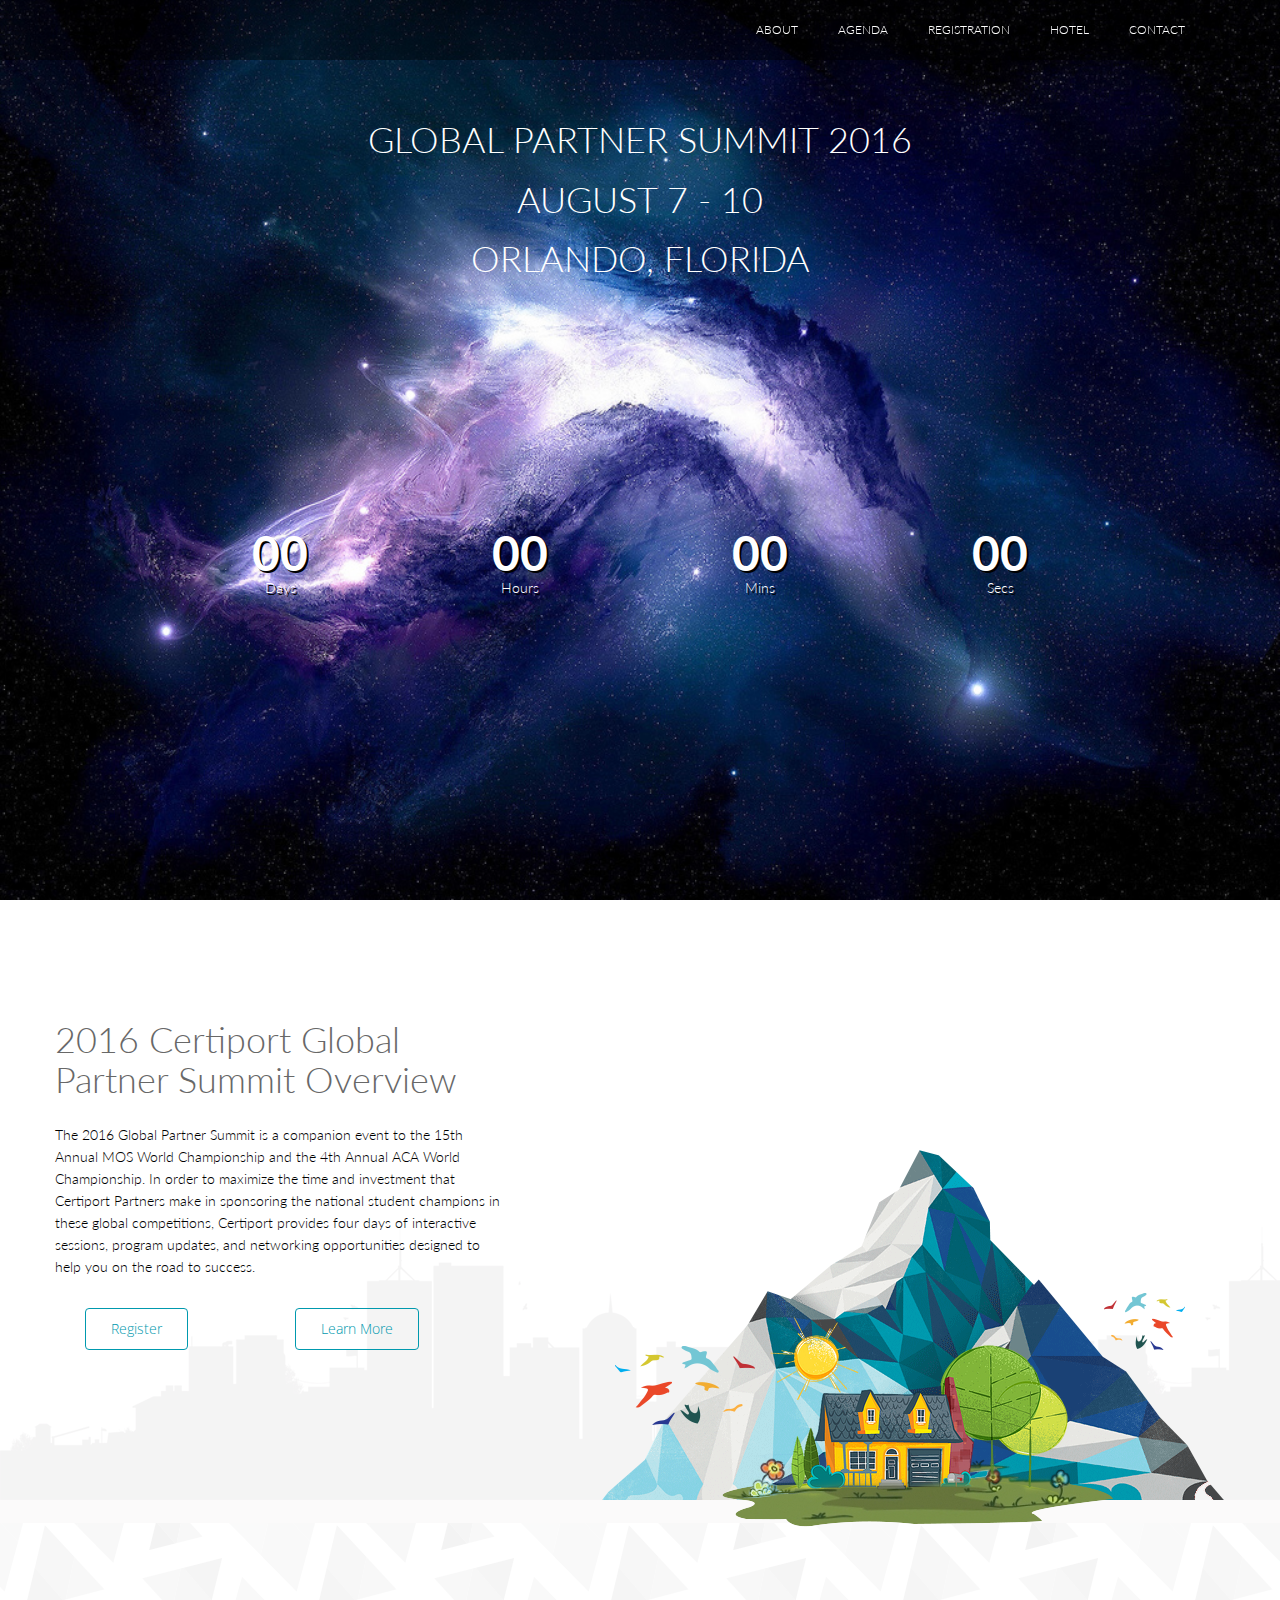
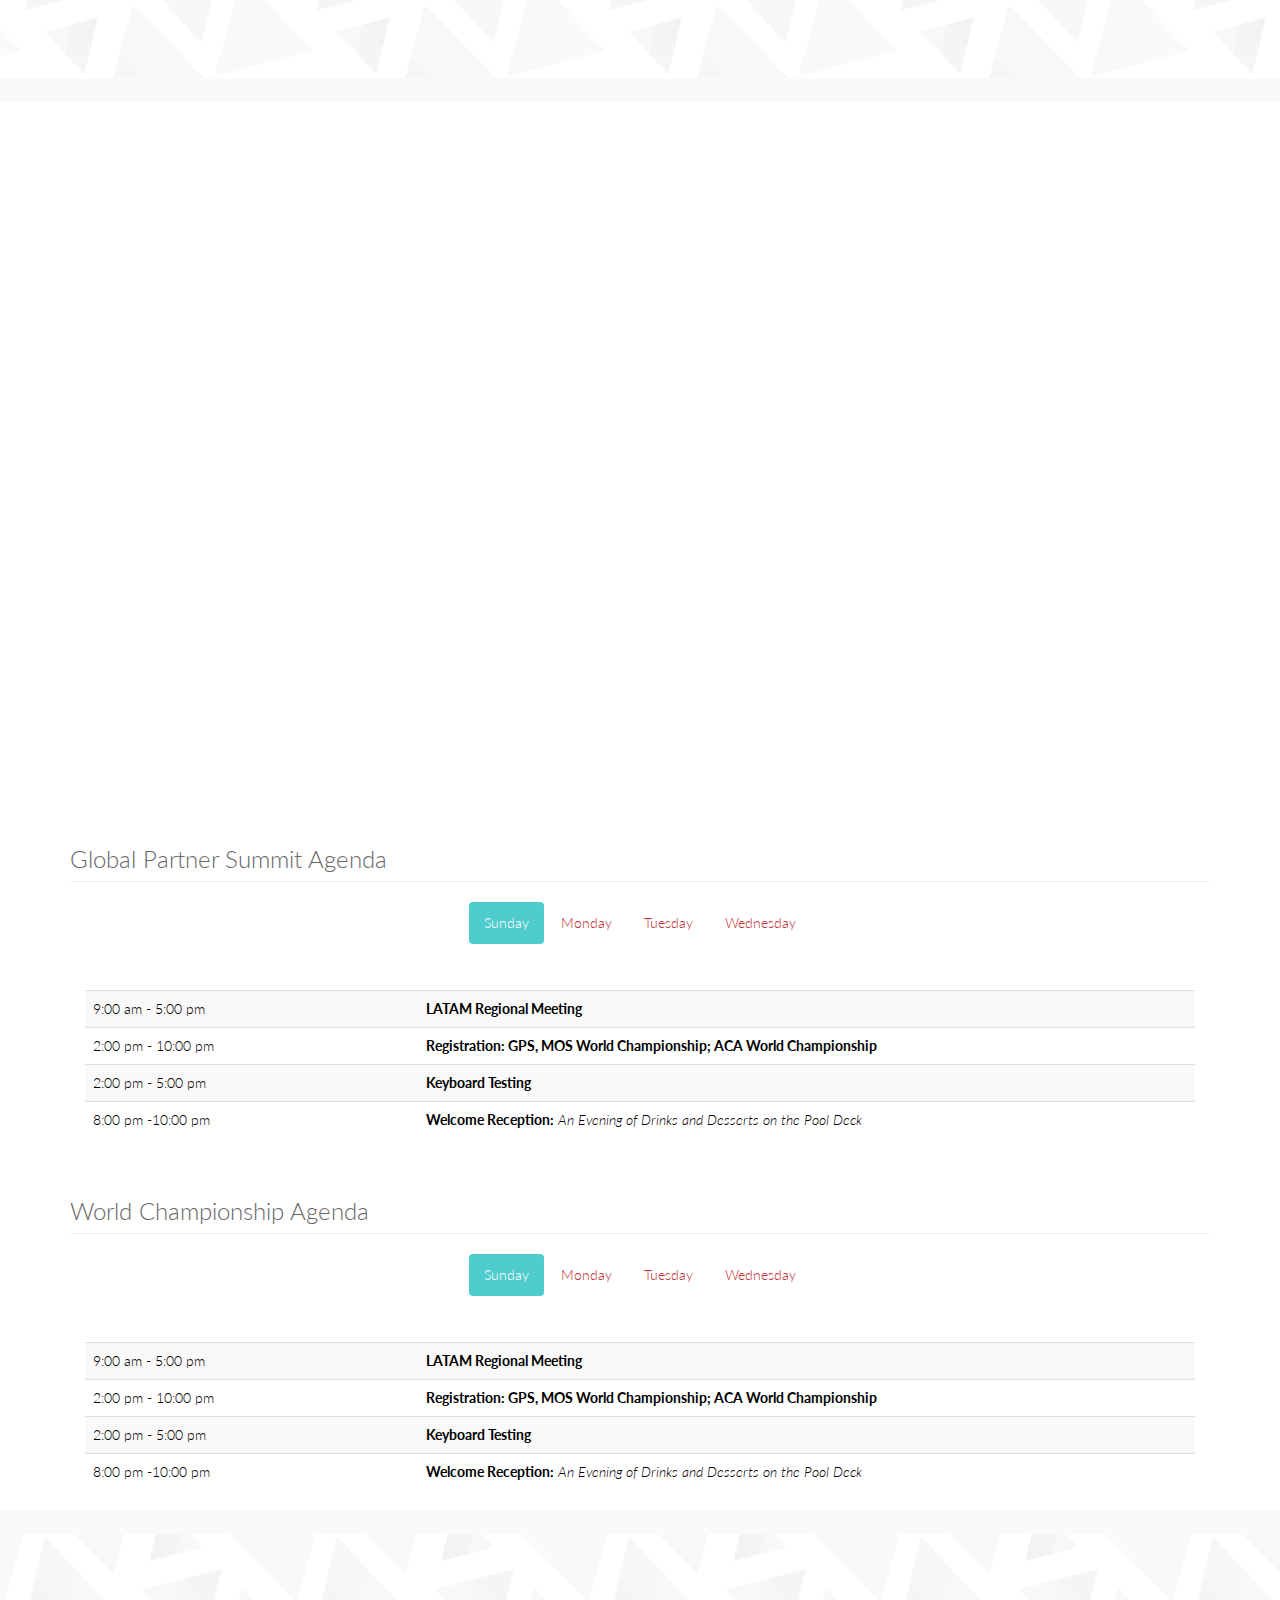
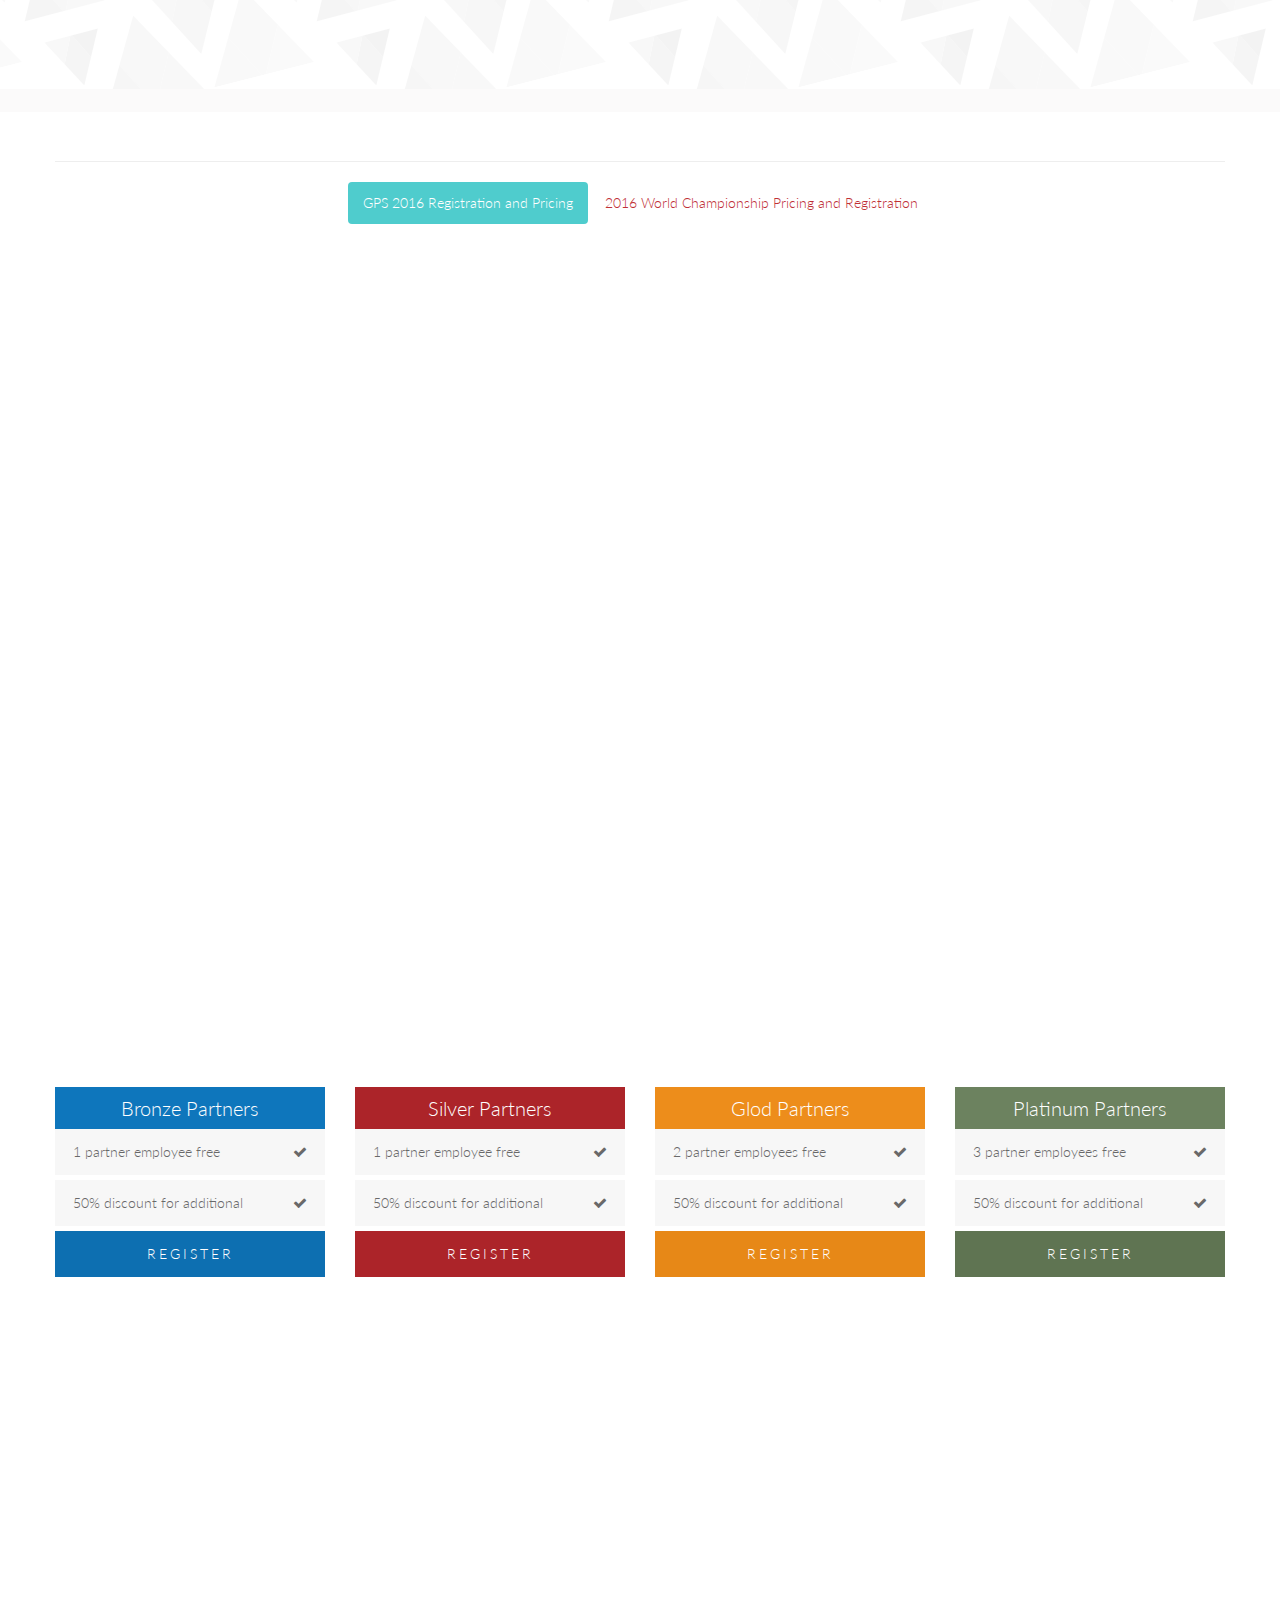
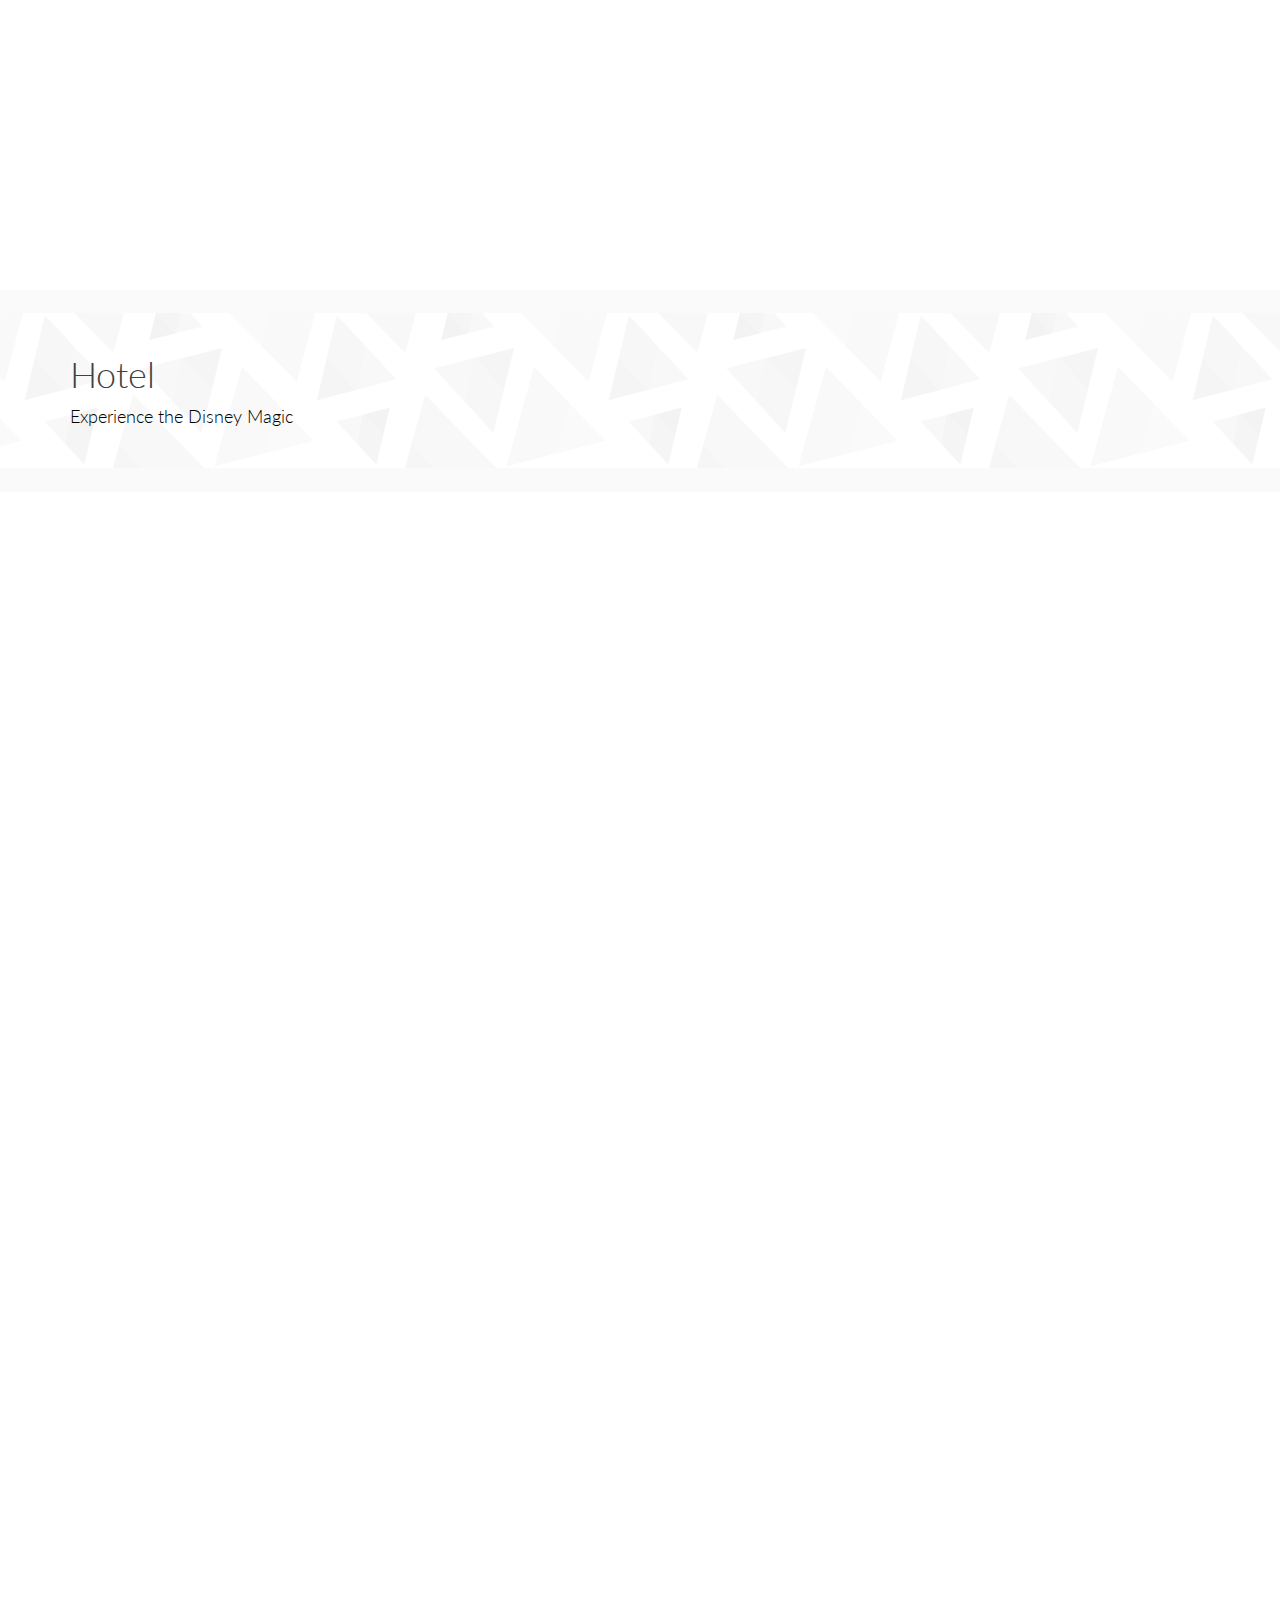
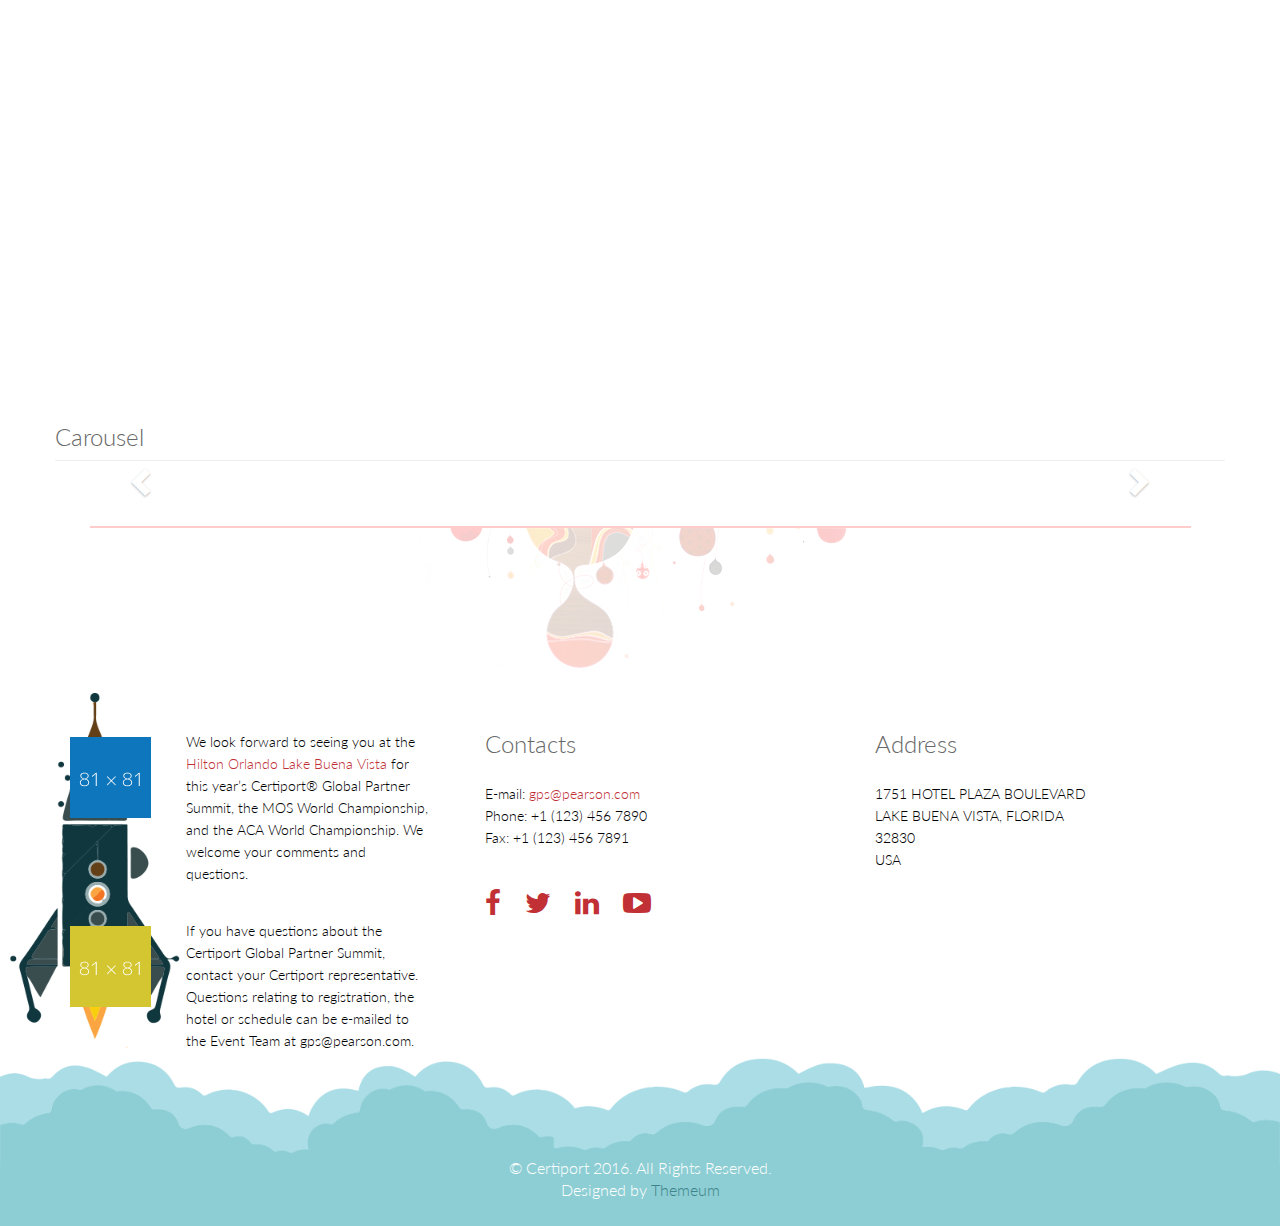
==== index.html @ c9222010 "finished template and added updates" ====
<!DOCTYPE html>
<html lang="en">
<head>
    <meta charset="utf-8">
    <meta name="viewport" content="width=device-width, initial-scale=1.0">
    <meta name="description" content="">
    <meta name="author" content="">
    <title>GPS 2016 | Certiport</title>
    <link href="css/bootstrap.min.css" rel="stylesheet">
    <link href="css/font-awesome.min.css" rel="stylesheet">
    <link href="css/animate.min.css" rel="stylesheet"> 
    <link href="css/lightbox.css" rel="stylesheet"> 
	<link href="css/main.css" rel="stylesheet">
	<link href="css/responsive.css" rel="stylesheet">
    
	    <script src="js/html5shiv.js"></script>
	    <script src="js/respond.min.js"></script>   
         
    <link rel="shortcut icon" href="images/ico/favicon.ico">
    <link rel="apple-touch-icon-precomposed" sizes="144x144" href="images/ico/apple-touch-icon-144-precomposed.png">
    <link rel="apple-touch-icon-precomposed" sizes="114x114" href="images/ico/apple-touch-icon-114-precomposed.png">
    <link rel="apple-touch-icon-precomposed" sizes="72x72" href="images/ico/apple-touch-icon-72-precomposed.png">
    <link rel="apple-touch-icon-precomposed" href="images/ico/apple-touch-icon-57-precomposed.png">
</head><!--/head-->

<body>
	<header id="header">      
        <div class="navbar transparent navbar-inverse navbar-fixed-top" role="banner">
            <div class="container">
                <div class="navbar-header">
                    <button type="button" class="navbar-toggle" data-toggle="collapse" data-target=".navbar-collapse">
                        <span class="sr-only">Toggle navigation</span>
                        <span class="icon-bar"></span>
                        <span class="icon-bar"></span>
                        <span class="icon-bar"></span>
                    </button>
                    
                </div>
                <div class="collapse navbar-collapse">
                    <ul class="nav navbar-nav navbar-right">
                        <li class="active"><a href="#myAnchor" rel="" id="anchor1" class="anchorLink">About</a></li>
                        <li class="dropdown"><a href="#myAnchor2" rel="" id="anchor2" class="anchorLink">Agenda</a>
                        </li>                    
                        <li class="dropdown"><a href="#myAnchor3" rel="" id="anchor3" class="anchorLink">Registration</a>
                        </li>                       
                        <li><a href="#myAnchor5" rel="" id="anchor5" class="anchorLink">Hotel</a></li>
                        <li><a href="#myAnchor6" rel="" id="anchor6" class="anchorLink">Contact</a></li>                    
                    </ul>
                </div>
            </div>
        </div>
    </header>
    <!--/#header-->
    
    <section id="coming-soon">        
        <div class="container">
            <div class="row">
                <div class="col-sm-8 col-sm-offset-2">                    
                    <div class="text-center coming-content">
                        <h1 style="color:white;">GLOBAL PARTNER SUMMIT 2016</h1>
                        <h1 style="color:white;">AUGUST 7 - 10</h1>  
                        <h1 style="color:white;">ORLANDO, FLORIDA</h1>                                                   
                    </div>                                    
                </div>
                <div class="col-sm-12">
                    <div class="time-count">
                        <ul id="countdown">
                            <li>
                                <span class="days time-font">00</span>
                                <p>Days</p>
                            </li>
                            <li>
                                <span class="hours time-font">00</span>
                                <p>Hours</p>
                            </li>
                            <li>
                                <span class="minutes time-font">00</span>
                                <p class="minute">Mins</p>
                            </li>                            
                            <li>
                                <span class="seconds time-font">00</span>
                                <p>Secs</p>
                            </li>               
                        </ul>   
                    </div>
                </div>
            </div>
        </div>       
    </section>

    <section id="home-slider">
        <a name="myAnchor" id="myAnchor"></a>
        <div class="container">
            <div class="row">
                <div class="main-slider">
                    <div class="slide-text">
                        <h1>2016 Certiport Global Partner Summit Overview</h1>
                        <p>The 2016 Global Partner Summit is a companion event to the 15th Annual MOS World Championship and the 4th Annual ACA World Championship. In order to maximize the time and investment that Certiport Partners make in sponsoring the national student champions in these global competitions, Certiport provides four days of interactive sessions, program updates, and networking opportunities designed to help you on the road to success.</p>
                        <div class="col-md-12">
                            <div class="col-md-6"><a href="#" class="btn btn-common">Register</a></div>
                            <div class="col-md-6"><a href="#myAnchor4" rel="" id="anchor4" class="btn btn-common">Learn More</a></div>
                        </div>
                    </div>
                    <img src="images/home/slider/hill.png" class="slider-hill" alt="slider image">
                    <img src="images/home/slider/house.png" class="slider-house" alt="slider image">
                    <img src="images/home/slider/sun.png" class="slider-sun" alt="slider image">
                    <img src="images/home/slider/birds1.png" class="slider-birds1" alt="slider image">
                    <img src="images/home/slider/birds2.png" class="slider-birds2" alt="slider image">
                </div>
            </div>
        </div>
        <div class="preloader"><i class="fa fa-sun-o fa-spin"></i></div>
    </section>
    <!--/#home-slider-->

    <section id="page-breadcrumb">
        <a name="myAnchor4" id="myAnchor4"></a>
        <div class="vertical-center sun padding">
             <div class="container">
                <div class="row">
                    <div class="action">
                        <div class="col-sm-7 wow fadeInLeft" data-wow-duration="500ms" data-wow-delay="300ms">
                            <h1 class="title">GPS Includes</h1>
                            <p>We want to help.</p>
                        </div>
                     </div>
                </div>
            </div>
        </div>
   </section>
    <!--/#page-breadcrumb-->
    
    <section id="services">
        <div class="container">
            <div class="row">
                <div class="col-sm-4 text-center padding wow fadeIn" data-wow-duration="1000ms" data-wow-delay="300ms">
                    <div class="single-service">
                        <div class="wow scaleIn" data-wow-duration="500ms" data-wow-delay="300ms">
                            <img src="images/home/icon1.png" alt="">
                        </div>
                        <!--<h2>Incredibly Responsive</h2>-->
                        <p>Product roadmaps and strategic business plans</p>
                    </div>
                </div>
                <div class="col-sm-4 text-center padding wow fadeIn" data-wow-duration="1000ms" data-wow-delay="600ms">
                    <div class="single-service">
                        <div class="wow scaleIn" data-wow-duration="500ms" data-wow-delay="600ms">
                            <img src="images/home/icon2.png" alt="">
                        </div>
                        <!--<h2>Superior Typography</h2>-->
                        <p>Strategic and tactical marketing plans, tools, and other partner resources</p>
                    </div>
                </div>
                <div class="col-sm-4 text-center padding wow fadeIn" data-wow-duration="1000ms" data-wow-delay="900ms">
                    <div class="single-service">
                        <div class="wow scaleIn" data-wow-duration="500ms" data-wow-delay="900ms">
                            <img src="images/home/icon3.png" alt="">
                        </div>
                        <!--<h2>Swift Page Builder</h2>-->
                        <p>A forum to exchange ideas and best practices with other global partners</p>
                    </div>
                </div>
                
                <div class="col-sm-4 text-center padding wow fadeIn" data-wow-duration="1000ms" data-wow-delay="300ms">
                    <div class="single-service">
                        <div class="wow scaleIn" data-wow-duration="500ms" data-wow-delay="300ms">
                            <img src="images/home/icon1.png" alt="">
                        </div>
                        <!--<h2>Incredibly Responsive</h2>-->
                        <p>Introduction of new partners to the Pearson VUE executive team and an opportunity for existing partners to conduct business planning sessions with Certiport’s business leaders and program specialists</p>
                    </div>
                </div>
                <div class="col-sm-4 text-center padding wow fadeIn" data-wow-duration="1000ms" data-wow-delay="600ms">
                    <div class="single-service">
                        <div class="wow scaleIn" data-wow-duration="500ms" data-wow-delay="600ms">
                            <img src="images/home/icon2.png" alt="">
                        </div>
                        <!--<h2>Superior Typography</h2>-->
                        <p>Promotion of relationships with top Certiport clients such as Adobe, Autodesk, IC3, Intuit, and Microsoft</p>
                    </div>
                </div>
                <div class="col-sm-4 text-center padding wow fadeIn" data-wow-duration="1000ms" data-wow-delay="900ms">
                    <div class="single-service">
                        <div class="wow scaleIn" data-wow-duration="500ms" data-wow-delay="900ms">
                            <img src="images/home/icon3.png" alt="">
                        </div>
                        <!--<h2>Swift Page Builder</h2>-->
                        <p>Information about cross-selling opportunities with Pearson VUE and Pearson Learning</p>
                    </div>
                </div>                  
            </div>
        </div>
    </section>
    <!--/#services-->
    
    <section id="agenda">
        <a name="myAnchor2" id="myAnchor2"></a>
        <div class="container">
            <div class="row">
                <div class="col-md-12">
                    <h2 class="page-header">Global Partner Summit Agenda</h2>
                </div>

                <div class="col-md-12">
                    <div class="centered-pills">
                        <ul id="tab1" class="nav nav-pills">
                            <li class="active"><a href="#tab1-item1" data-toggle="tab">Sunday</a></li>
                            <li><a href="#tab1-item2" data-toggle="tab">Monday</a></li>
                            <li><a href="#tab1-item3" data-toggle="tab">Tuesday</a></li>
                            <li><a href="#tab1-item4" data-toggle="tab">Wednesday</a></li>
                        </ul>
                    </div>    
                    <div class="tab-content">
                        <div class="tab-pane fade active in" id="tab1-item1">
                            <div class="tab-content col-md-12">
                            <!-- Start: Collapse Area Right  -->
                                <table class="table table-striped">
                                    <tbody>
                                        <tr>
                                            <td width="30%">9:00 am - 5:00 pm</td>
                                            <td><strong>LATAM Regional Meeting</strong></td>
                                        </tr>
                                        <tr>
                                            <td>2:00 pm - 10:00 pm</td>
                                            <td><strong>Registration: GPS, MOS World Championship; ACA World Championship</strong></td>
                                        </tr>         
                                        <tr>
                                            <td>2:00 pm - 5:00 pm</td>
                                            <td><strong>Keyboard Testing</strong></td>
                                        </tr>                                                                         
                                        <tr>
                                            <td>8:00 pm -10:00 pm</td>
                                            <td><strong>Welcome Reception:</strong><i> An Evening of Drinks and Desserts on the Pool Deck</i></td>
                                        </tr>
                                    </tbody>
                                </table>
                            </div>
                        </div>
                        <div class="tab-pane fade" id="tab1-item2">
                            <div class="tab-content col-md-12">
                            <!-- Start: Collapse Area Right  -->
                                <table class="table table-striped">
                                    <tbody>
                                        <tr>
                                            <td width="30%">7:00 am - 8:30 am</td>
                                            <td>Breakfast</td>
                                        </tr>
                                        <tr>
                                            <td>8:30 am - 9:00 am</td>
                                            <td><strong> Welcome</strong><br>Craig Bushman<br><i>Vice President Marketing, Certiport</i></td>
                                        </tr>
                                        <tr>
                                            <td>9:00 am - 9:10 am</td>
                                            <td><strong>Welcome from Adobe</strong></td>
                                        </tr>                                        
                                        <tr>
                                            <td>9:10 am - 9:15 am</td>
                                            <td><strong>Break:</strong> ACA World Championship Students Depart for Testing</td>
                                        </tr>
                                        <tr>
                                            <td>9:15 am - 9:30 am</td>
                                            <td><strong>Welcome from Mircrosoft</strong></td>
                                        </tr> 
                                        <tr>
                                            <td>9:30 am - 9:45 am</td>
                                            <td><strong>Break:</strong> MOS World Championship Students Depart for Testing</td>
                                        </tr>                                                                                
                                        <tr>
                                            <td>9:45 am – 10:15 am</td>
                                            <td><strong>Keynote: Bob Whelan</strong><br>President & Chief Executive Officer<br><i>Pearson VUE</i></td>
                                        </tr>
                                        <tr>
                                            <td>10:15 am - 11:00 am</td>
                                            <td><strong>Certiport Vision & Goals</strong><br>Aaron Osmond<br><i>General Manager, Global Certiport Offering</i></td>
                                        </tr>
                                        <tr>
                                            <td>11:00 am - 12:00 pm</td>
                                            <td><strong>Certiport Product Roadmap</strong><br>Jeffrey Lewis<br><i>Director, Product Management, Global Certiport Offering</i></td>
                                        </tr>
                                        <tr>
                                            <td>12:00 pm - 1:30 pm</td>
                                            <td>Lunch</td>
                                        </tr>
                                        <tr>
                                            <td>1:30 pm - 3:00 pm</td>
                                            <td><strong>Disney Institute General Session</strong><br><i>Disney’s Approach to Sales and Quality Service</i></td>
                                        </tr>
                                        <tr>
                                            <td>3:00 pm - 6:30 pm</td>
                                            <td><strong>Disney Institute: On-Site Experience</strong><br><i>Disney – Business Behind the Magic Tour</i></td>
                                        </tr>
                                        <tr>
                                            <td>Evening</td>
                                            <td>Unscheduled Time</td>
                                        </tr>
                                    </tbody>
                                </table>
                            </div>
                        </div>
                        <div class="tab-pane fade" id="tab1-item3">
                            <div class="tab-content col-md-12">
                            <!-- Start: Collapse Area Right  -->
                                <table class="table table-striped">
                                    <tbody>
                                        <tr>
                                            <td width="30%">7:00 am - 8:30 am</td>
                                            <td>Breakfast</td>
                                        </tr>
                                        <tr>
                                            <td>8:30 am - 8:45 am</td>
                                            <td><strong>Welcome</strong><br>Craig Bushman<br><i>Vice President Marketing, Certiport</i></td>
                                        </tr>                                        
                                        <tr>
                                            <td>8:45 am - 9:15 am</td>
                                            <td><strong>World Champion of Digital Literacy Award Presentation</strong></td>
                                        </tr>
                                        <tr>
                                            <td>9:15 am – 10:00 am</td>
                                            <td><strong>The Power of Certification: My Certiport Story</strong></td>
                                        </tr>
                                        <tr>
                                            <td>10:00 am - 11:00 pm</td>
                                            <td><strong>Motivational Speaker: How to Dominate at Work and Succeed in Life</strong></td>
                                        </tr>
                                        <tr>
                                            <td>11:00 am - 11:15 pm</td>
                                            <td>Break – Students Depart</td>
                                        </tr>                                        
                                        <tr>
                                            <td>11:15 am - 12:00 pm</td>
                                            <td><strong>MOS 2016 Launch</strong><br>Mark Harris<br><i>Product Manager, MOS</i><br><br>Peggy Hayes<br><i>Product Marketing Manager, MOS</i></td>
                                        </tr>                                        
                                        <tr>
                                            <td>12:00 pm - 1:30 pm</td>
                                            <td>Lunch</td>
                                        </tr>
                                        <tr>
                                            <td>1:30 pm - 2:15 pm</td>
                                            <td><strong>ACU In-Application and Fusion 360 Launch</strong><br>Brandon Jackson<br><i>Product Manager, ACU/ACP</i><br><br>John Medved<br><i>Product Marketing Manager, ACU/ACP</i></td>
                                        </tr>
                                        <tr>
                                            <td>2:15 pm - 3:00 pm</td>
                                            <td><strong>2017 Certiport World Championships Launch: MOS, ACA, ACU</strong><br>Randy Richards<br><i>Senior Director, Product Marketing</i><br><br>Hannah Crepeau<br><i>Marketing Manager, Student Competitions</i></td>
                                        </tr>
                                        <tr>
                                            <td>3:00 pm - 3:30 pm</td>
                                            <td>Break</td>
                                        </tr>
                                        <tr>
                                            <td>3:30 pm - 4:30 pm</td>
                                            <td><strong>Ask the Expert Table Discussions</strong><br>
                                                <div class="col-md-12">
                                                    <div class="text-center col-md-4"><strong>Microsoft</strong><br>Mark Harris<br><i>Product Manager, Microsoft Products</i></div>
                                                    <div class="text-center col-md-4"><strong>Adobe</strong><br>Brandon Jackson<br><i>Product Manager, Adobe Products</i></div>
                                                    <div class="text-center col-md-4"><strong>Autodesk</strong><br>John Medved<br><i>Product Marketing Manager, ACU/ACP</i></div>
                                                </div>
                                                <br>
                                                <br>
                                                <div class="col-md-12">
                                                    <div class="text-center col-md-4"><strong>IC3</strong><br>Kris Morris<br><i>Product Marketing Manager, IC3</i></div>  
                                                    <div class="text-center col-md-4"><strong>New Products</strong><br>Adam Keys<br><i>Product Manager, ESB</i></div>                                        <div class="text-center col-md-4"><strong>Learning Products</strong><br>David Watkins<br><i>Product Manager, Learning Products</i></div>                                                     
                                                </div>                                                                             
                                            </td>
                                        </tr>
                                        <tr>
                                            <td>4:30 pm - 6:30 pm</td>
                                            <td><strong>Unscheduled Time/Private Meetings</strong></td>
                                        </tr>
                                        <tr>
                                            <td>6:30 pm - 7:30 pm</td>
                                            <td><strong>Partner Awards Cocktail Reception</strong></td>
                                        </tr>
                                        <tr>
                                            <td>7:30 pm - 9:30 pm</td>
                                            <td><strong>Partner Awards Dinner</strong></td>
                                        </tr>                                                
                                    </tbody>
                                </table>
                            </div>
                        </div>
                        <div class="tab-pane fade" id="tab1-item4">
                            <div class="tab-content col-md-12">
                            <!-- Start: Collapse Area Right  -->
                                <table class="table table-striped">
                                    <tbody>
                                        <tr>
                                            <td width="30%">7:00 am - 8:00 am</td>
                                            <td><strong>Student Rehearsals</strong></td>
                                        </tr>
                                        <tr>
                                            <td>8:00 am - 10:00 am</td>
                                            <td>Brunch</td>
                                        </tr>
                                        <tr>
                                            <td>9:00 am - 10:00 am</td>
                                            <td><strong>ACA Championship Student Awards</strong></td>
                                        </tr>
                                        <tr>
                                            <td>10:00 am - 10:30 am</td>
                                            <td>Break</td>
                                        </tr>
                                        <tr>
                                            <td>10:30 am – 12:30 pm</td>
                                            <td><strong>MOS Championship Student Awards </strong></td>
                                        </tr>  
                                    </tbody>
                                </table>
                            </div>
                        </div>
                    </div>
                </div>
                <!--/#table-container-->
                
                
                <div id="tab-container2">
                        <div class="col-md-12">
                            <h2 class="page-header">World Championship Agenda</h2>
                        </div>

                        <div class="col-md-12">
                            <div class="centered-pills">
                                <ul id="tab2" class="nav nav-pills">
                                    <li class="active"><a href="#tab2-item1" data-toggle="tab">Sunday</a></li>
                                    <li><a href="#tab2-item2" data-toggle="tab">Monday</a></li>
                                    <li><a href="#tab2-item3" data-toggle="tab">Tuesday</a></li>
                                    <li><a href="#tab2-item4" data-toggle="tab">Wednesday</a></li>
                                </ul>
                            </div>
                            <div class="tab-content">
                                <div class="tab-pane fade active in" id="tab2-item1">
                                    <div class="tab-content col-md-12">
                                    <!-- Start: Collapse Area Right  -->
                                        <table class="table table-striped">
                                            <tbody>
                                                <tr>
                                                    <td width="30%">9:00 am - 5:00 pm</td>
                                                    <td><strong>LATAM Regional Meeting</strong></td>
                                                </tr>
                                                <tr>
                                                    <td>2:00 pm - 10:00 pm</td>
                                                    <td><strong>Registration: GPS, MOS World Championship; ACA World Championship</strong></td>
                                                </tr>         
                                                <tr>
                                                    <td>2:00 pm - 5:00 pm</td>
                                                    <td><strong>Keyboard Testing</strong></td>
                                                </tr>                                                                         
                                                <tr>
                                                    <td>8:00 pm -10:00 pm</td>
                                                    <td><strong>Welcome Reception:</strong><i> An Evening of Drinks and Desserts on the Pool Deck</i></td>
                                                </tr>
                                            </tbody>
                                        </table>
                                    </div>
                                </div>
                                <div class="tab-pane fade" id="tab2-item2">
                                    <div class="tab-content col-md-12">
                                    <!-- Start: Collapse Area Right  -->
                                        <table class="table table-striped">
                                            <tbody>
                                                <tr>
                                                    <td width="30%">7:00 am - 8:30 am</td>
                                                    <td>Breakfast</td>
                                                </tr>
                                                <tr>
                                                    <td>8:30 am - 9:00 am</td>
                                                    <td><strong> Welcome</strong><br>Craig Bushman<br><i>Vice President Marketing, Certiport</i></td>
                                                </tr>
                                                <tr>
                                                    <td>9:00 am - 9:10 am</td>
                                                    <td><strong>Welcome from Adobe</strong></td>
                                                </tr>
                                                <tr>
                                                    <td>9:10 am – 9:15 am</td>
                                                    <td><strong>Break:</strong> ACA World Championship Students Depart for Testing</td>
                                                </tr>
                                                <tr>
                                                    <td>9:15 am - 9:30 am</td>
                                                    <td><div class="col-md-6"><strong>Welcome from Microsoft</strong></div><div class="col-md-6"><strong>Project Presentation by ICAF to Adobe Students</strong></div></td>
                                                </tr>
                                                <tr>
                                                    <td>9:30 am - 9:45 am</td>
                                                    <td><div class="col-md-6"><strong>Break:</strong> MOS World Championship Students Depart for Testing</div><div class="col-md-6"><strong>ACA World Championship - Testing </strong></div></td>
                                                </tr>  
                                                <tr>
                                                    <td>9:45 am - 10:15 am</td>
                                                    <td><div class="col-md-6"><strong>MOS World Championship - Testing</strong></div><div class="col-md-6"><strong>ACA World Championship - Testing </strong></div></td>
                                                </tr>                                                                                                     
                                                <tr>
                                                    <td>12:00 pm - 1:30 pm</td>
                                                    <td>Lunch</td>
                                                </tr>
                                                <tr>
                                                    <td>1:30 pm - 6:30 pm</td>
                                                    <td><div class="col-md-6"><strong>MOS World Championship - Testing</strong></div><div class="col-md-6"><strong>ACA World Championship - Testing </strong></div></td>
                                                </tr>
                                                <tr>
                                                    <td>Evening</td>
                                                    <td><strong>Free Time</strong></td>
                                                </tr>
                                            </tbody>
                                        </table>
                                    </div>
                                </div>
                                <div class="tab-pane fade" id="tab2-item3">
                                    <div class="tab-content col-md-12">
                                    <!-- Start: Collapse Area Right  -->
                                        <table class="table table-striped">
                                            <tbody>
                                                <tr>
                                                    <td width="30%">7:00 am - 8:30 am</td>
                                                    <td>Breakfast</td>
                                                </tr>
                                                <tr>
                                                    <td>8:30 am - 8:45 am</td>
                                                    <td><strong> Welcome</strong><br>Craig Bushman<br><i>Vice President Marketing, Certiport</i></td>
                                                </tr>                                                
                                                <tr>
                                                    <td>8:45 am - 9:15 am</td>
                                                    <td><strong>World Champion of Digital Literacy Award Presentation</strong></td>
                                                </tr>
                                                <tr>
                                                    <td>9:15 am – 10:00 am</td>
                                                    <td><strong>The Power of Certification: My Certiport Story</strong></td>
                                                </tr>
                                                <tr>
                                                    <td>10:00 am - 11:00 pm</td>
                                                    <td><strong>Motivational Speaker: How to Dominate at Work and Succeed in Life</strong></td>
                                                </tr>
                                                <tr>
                                                    <td>11:00 am - 11:15 pm</td>
                                                    <td>Break – Students Depart</td>
                                                </tr>  
                                                <tr>
                                                    <td>11:15 am - 10:00 pm</td>
                                                    <td><div class="col-md-6"><strong>MOS Student Off-Site Activity: </strong><br><i>Disney World – Full Day Ticket</i></div><div class="col-md-6"><strong>ACA Student Off-Site Activity: </strong><i>Disney World – Full Day Ticket</i></div></td>
                                                </tr>                          
                                            </tbody>
                                        </table>
                                    </div>
                                </div>
                                <div class="tab-pane fade" id="tab2-item4">
                                    <div class="tab-content col-md-12">
                                    <!-- Start: Collapse Area Right  -->
                                        <table class="table table-striped">
                                            <tbody>
                                                <tr>
                                                    <td width="30%">7:00 am - 8:00 am</td>
                                                    <td><strong>Student Rehearsals</strong></td>
                                                </tr>
                                                <tr>
                                                    <td>8:00 am - 10:00 am</td>
                                                    <td>Brunch</td>
                                                </tr>
                                                <tr>
                                                    <td>9:00 am - 10:00 am</td>
                                                    <td><strong>ACA Championship Student Awards</strong></td>
                                                </tr>
                                                <tr>
                                                    <td>10:00 am - 10:30 am</td>
                                                    <td>Break</td>
                                                </tr>
                                                <tr>
                                                    <td>10:30 am – 12:30 pm</td>
                                                    <td><strong>MOS Championship Student Awards </strong></td>
                                                </tr>   
                                            </tbody>
                                        </table>
                                    </div>
                                </div>
                            </div>
                        </div>  
                </div><!--/#table-container2-->        
            </div>
        </div>
    </section>
    <!--/#agenda-->

    <section id="action" class="responsive">
        <a name="myAnchor3" id="myAnchor3"></a>
        <div class="vertical-center padding">
             <div class="container">
                <div class="row">
                    <div class="action take-tour">
                        <div class="col-sm-7 wow fadeInLeft" data-wow-duration="500ms" data-wow-delay="300ms">
                            <h1 class="title">Pricing and Registration</h1>
                            <p>Please click below to Register for your event.</p>
                        </div>
                        <div class="col-sm-5 text-center wow fadeInRight" data-wow-duration="500ms" data-wow-delay="300ms">
                            <div class="tour-button">
                                <!--<a href="#" class="btn btn-common">TAKE THE TOUR</a>-->
                             </div>
                        </div>
                    </div>
                </div>
            </div>
        </div>
   </section>
    <!--/#action-->
    
    <section id="pricing" class="responsive">
        <div class="container">
            <div class="row">
                <div id="tab-container">
                    <div class="row">
                        <div class="col-md-12">
                            <h2 class="page-header"></h2>
                        </div>

                        <div class="col-md-12">
                            <div class="centered-pills">
                                <ul id="tab3" class="nav nav-pills">
                                    <li class="active"><a href="#tab3-item1" data-toggle="tab">GPS 2016 Registration and Pricing</a></li>
                                    <li><a href="#tab3-item2" data-toggle="tab">2016 World Championship Pricing and Registration</a></li>
                                </ul>
                            </div>
                            <div class="tab-content">
                                <div class="tab-pane fade active in" id="tab3-item1">
                                    
                                    <section id="company-information" class="padding wow fadeIn" data-wow-duration="1000ms" data-wow-delay="300ms">
                                        <div class="container">
                                            <div class="row">
                                                <div class="col-sm-6">
                                                    <img src="images/aboutus/1.png" class="img-responsive" alt="">
                                                </div>
                                                <div class="col-sm-6">
                                                    <h1>GPS 2016 Registration and Pricing </h1>
                                                    <p>In order to ensure a superior event, with top-notch facilities, speakers, and activities, Certiport has established the following pricing structure for 2016:</p>
                                                    <h1>General Conference and Competition Fee:</h1>
                                                    <p>$695.00 (USD) per person</p>
                                                </div>
                                            </div>
                                        </div>
                                    </section>

                                    <section id="features">
                                        <a name="myAnchor4" id="myAnchor4"></a>
                                        <div class="container">
                                            <div class="row">

                                                <div class="clients text-center wow fadeInUp" data-wow-duration="500ms" data-wow-delay="300ms">
                                                    <p><img src="images/home/clients.png" class="img-responsive" alt=""></p>
                                                    <h1 class="title">Benefits and Discounts</h1>
                                                    <p>There are substantial benefits and discounts for early bird registration – which must be completed by 30 June 2016:</p>
                                                </div>

                                                <div class="price-table">
                                                    <div class="row">
                                                        <div class="col-sm-6 col-md-3">
                                                            <div class="single-price price-one">
                                                                <div class="table-heading">
                                                                    <p class="plan-name">Bronze Partners</p>
                                                                    <!--<p class="plan-price"><span class="dollar-sign"></span><span class="price"></span><span class="month"></span></p>-->
                                                                </div>
                                                                <ul>                            
                                                                    <li>1 partner employee free<span><i class="fa fa-check"></i></span></li>
                                                                    <li>50% discount for additional<span><i class="fa fa-check"></i></span></li>
                                                                </ul>
                                                                <a href="#" class="btn btn-buynow">Register</a>
                                                            </div>
                                                        </div>
                                                        <div class="col-sm-6 col-md-3">
                                                            <div class="single-price price-two">
                                                                <div class="table-heading">
                                                                    <p class="plan-name">Silver Partners</p>
                                                                    <!--<p class="plan-price"><span class="dollar-sign">$</span><span class="price">89</span><span class="month">/ Month</span></p>-->
                                                                </div>                        
                                                                <ul>
                                                                    <li>1 partner employee free<span><i class="fa fa-check"></i></span></li>
                                                                    <li>50% discount for additional<span><i class="fa fa-check"></i></span></li>
                                                                </ul>
                                                                <a href="#" class="btn btn-buynow btn-hightlight">Register</a>
                                                            </div>
                                                        </div>
                                                        <div class="col-sm-6 col-md-3">
                                                            <div class="single-price price-three">
                                                                <div class="table-heading">
                                                                    <p class="plan-name">Glod Partners</p>
                                                                    <!--<p class="plan-price"><span class="dollar-sign">$</span><span class="price">29</span><span class="month">/ Month</span></p>-->
                                                                </div>
                                                                <ul>
                                                                    <li>2 partner employees free<span><i class="fa fa-check"></i></span></li>
                                                                    <li>50% discount for additional<span><i class="fa fa-check"></i></span></li>
                                                                </ul>
                                                                <a href="#" class="btn btn-buynow">Register</a>
                                                            </div>
                                                        </div>
                                                        <div class="col-sm-6 col-md-3">
                                                            <div class="single-price price-four">
                                                                <div class="table-heading">
                                                                    <p class="plan-name">Platinum Partners</p>
                                                                    <!--<p class="plan-price"><span class="dollar-sign">$</span><span class="price">29</span><span class="month">/ Month</span></p>-->
                                                                </div>
                                                                <ul>
                                                                    <li>3 partner employees free<span><i class="fa fa-check"></i></span></li>
                                                                    <li>50% discount for additional<span><i class="fa fa-check"></i></span></li>
                                                                </ul>
                                                                <a href="#" class="btn btn-buynow">Register</a>
                                                            </div>
                                                        </div>
                                                    </div>
                                                </div><!--/#price-table-->

                                                <div class="clients text-center wow fadeInUp" data-wow-duration="500ms" data-wow-delay="300ms">
                                                    <p><img src="images/home/clients.png" class="img-responsive" alt=""></p>
                                                    <h1 class="title">Benefits and Discounts</h1>
                                                    <p>Individuals who register following the early bird registration deadline will be charged the full conference fee of $695.00 (USD). The last day to register for GPS is Wednesday, 7 July 2016. Any cancellations after 7 July 2015 will result in a $150.00 (USD) cancellation fee. Additionally, registration for one person cannot be exchanged for another.</p>
                                                    <p>A voucher code, specific to your organization, which allows the appropriate number of free registrants according to your partner status, has been sent in a personalized invitation email to one person from your organization. Any attendee from your organization can register using the Web link and the voucher code provided. When the maximum usage for your voucher code has been reached, you will receive an error message. Follow the link in the error message to continue registering additional attendees at the appropriate conference fee rate.</p>
                                                    <p>The process outlined above is important in order for your organization to qualify for complimentary passes or discounts. If you or someone in your organization has not received a personalized invitation with registration instructions by Friday, 27 May 2016, please send an email request to <a href="mailto:gps@pearson.com">gps@pearson.com</a></p>
                                                </div>
                                            </div>
                                        </div>
                                    </section>
                                    <!--/#features-->
                                </div>
                                <div class="tab-pane fade" id="tab3-item2">


                                    <section id="company-information2" class="padding fadeIn" data-wow-duration="1000ms" data-wow-delay="300ms">
                                        <div class="container">
                                            <div class="row">
                                                <div class="col-sm-6">
                                                    <img src="images/aboutus/1.png" class="img-responsive" alt="">
                                                </div>
                                                <div class="col-sm-6">
                                                    <h1>2016 World Championship Pricing and Registration</h1>
                                                    <p>In order to ensure a superior event, with top-notch facilities, testing environments, and activities, Certiport has established the following pricing structure for 2016:</p>
                                                    <h1>General Conference and Competition Fee:</h1>
                                                    <p>$695.00 (USD) per person</p>
                                                </div>
                                            </div>
                                        </div>
                                    </section>

                                    <section id="features">
                                        <div class="container">
                                            <div class="row">

                                                <div class="clients text-center wow fadeInUp" data-wow-duration="500ms" data-wow-delay="300ms">
                                                    <p><img src="images/home/clients.png" class="img-responsive" alt=""></p>
                                                    <h1 class="title">Benefits and Discounts</h1>
                                                    <p>There are substantial benefits and discounts for early bird registration – which must be completed by 30 June 2016:</p>
                                                </div>

                                                <div class="price-table">
                                                    <div class="row">
                                                        <div class="col-sm-6 col-md-4">
                                                            <div class="single-price price-one">
                                                                <div class="table-heading">
                                                                    <p class="plan-name">Student Competitor</p>
                                                                    <!--<p class="plan-price"><span class="dollar-sign"></span><span class="price"></span><span class="month"></span></p>-->
                                                                </div>
                                                                <ul>                            
                                                                    <li>Free<span><i class="fa fa-check"></i></span></li>
                                                                </ul>
                                                                <a href="#" class="btn btn-buynow">Register</a>
                                                            </div>
                                                        </div>
                                                        <div class="col-sm-6 col-md-4">
                                                            <div class="single-price price-two">
                                                                <div class="table-heading">
                                                                    <p class="plan-name">Chaperone (Free)</p>
                                                                    <!--<p class="plan-price"><span class="dollar-sign">$</span><span class="price">89</span><span class="month">/ Month</span></p>-->
                                                                </div>                        
                                                                <ul>
                                                                    <li>ONE (1) chaperone per partner is free<span><i class="fa fa-check"></i></span></li>
                                                                </ul>
                                                                <a href="#" class="btn btn-buynow btn-hightlight">Register</a>
                                                            </div>
                                                        </div>
                                                        <div class="col-sm-6 col-md-4">
                                                            <div class="single-price price-three">
                                                                <div class="table-heading">
                                                                    <p class="plan-name">Chaperone (Additional)</p>
                                                                    <!--<p class="plan-price"><span class="dollar-sign">$</span><span class="price">29</span><span class="month">/ Month</span></p>-->
                                                                </div>
                                                                <ul>
                                                                    <li>50% early-bird discount<span><i class="fa fa-check"></i></span></li>
                                                                </ul>
                                                                <a href="#" class="btn btn-buynow">Register</a>
                                                            </div>
                                                        </div>
                                                    </div>
                                                </div><!--/#price-table-->

                                                <div class="clients text-center wow fadeInUp" data-wow-duration="500ms" data-wow-delay="300ms">
                                                    <p><img src="images/home/clients.png" class="img-responsive" alt=""></p>
                                                    <h1 class="title">Benefits and Discounts</h1>
                                                    <p>Be sure to register your additional chaperone(s) prior to 30 June 2016 to take advantage of the early bird registration discount. The last day to register is Thursday, 7 July 2016. Any cancellations after 7 July 2016 will result in a $150.00 (USD) cancellation fee. Additionally, registration for one person cannot be exchanged for another.</p>
                                                    <p>Chaperones are required to be with students during all competition activities. They will not be allowed to participate in GPS. Please plan accordingly. </p>
                                                    <p>One (1) chaperone is required for every six (6) students under the age of 18. The first chaperone per partner is free. Chaperones can be parents, teachers, partner representatives, etc. Chaperones can be responsible for students participating in both competitions.</p>
                                                    <p>Parents and other guests who are not registered as chaperones will not be eligible to participate in any event activities. This includes access to meals, receptions, and off-site activities. We will allow family members and additional guests to join the awards ceremony. Competitors (or their respective Partners) simply need to indicate the names of any family or guest members that would like to attend the ceremony by emailing <a href="mailto:gps@pearson.com">gps@pearson.com.</a></p>
                                                    <p>If you are registering on behalf of students and chaperones, please use unique email addresses for each individual.</p>
                                                </div>
                                            </div>
                                        </div>
                                    </section>
                                    <!--/#features-->
                                </div>
                            </div>
                        </div>
                    </div>
                </div><!--/#table-container-->
            </div>
        </div>    
    </section>

    <section id="page-breadcrumb">
        <a name="myAnchor5" id="myAnchor5"></a>
        <div class="vertical-center sun padding">
             <div class="container">
                <div class="row">
                    <div class="action">
                        <div class="col-sm-12">
                            <h1 class="title">Hotel</h1>
                            <p>Experience the Disney Magic</p>
                        </div>
                     </div>
                </div>
            </div>
        </div>
   </section>
    <!--/#page-breadcrumb-->

    <section id="clients">
        <div class="container">
            <div class="row">             
                <div class="col-sm-12">
                    <div class="clients text-center wow fadeInUp" data-wow-duration="500ms" data-wow-delay="300ms">
                        <p><img src="images/home/clients.png" class="img-responsive" alt=""></p>
                        <h1 class="title">Hotel Reservations</h1>
                        <p>Experience a relaxing hotel retreat within walking distance to Disney Springs™, the recently updated shopping, dining, and entertainment complex at the Walt Disney World Resort. </p>
                        <p>For guests that are staying at this hotel, there is a discounted rate for Disney World tickets</p>
                        <div class=""><a href="https://www.mydisneymeetings.com/gps16" rel="" id="" class="btn btn-common" target="_blank">Tickets</a></div>
                    </div>
                    
                    <div class="single-features">
                        <div class="col-sm-5 wow fadeInLeft" data-wow-duration="500ms" data-wow-delay="300ms">
                            <img src="images/home/image1.png" class="img-responsive" alt="">
                        </div>
                        <div class="col-sm-6 wow fadeInRight" data-wow-duration="500ms" data-wow-delay="300ms">
                            <h2>Hotel Features</h2>
                            <p>The <a href="http://www3.hilton.com/en/hotels/florida/hilton-orlando-lake-buena-vista-ORLDWHH/index.html" target="_blank">Hilton Orlando Lake Buena Vista</a> features shuttle transportation to and from Disney Theme Parks, seven delectable dining options, two pools, an arcade, and more. All modern rooms offer custom-designed beds, mini-fridges, flat-screen TVs and WiFi.</p>
                        </div>
                    </div>
                    <div class="single-features">
                        <div class="col-sm-6 col-sm-offset-1 align-right wow fadeInLeft" data-wow-duration="500ms" data-wow-delay="300ms">
                            <h2>Hotel Pricing</h2>
                            <p>Certiport has negotiated a discounted hotel rate of $139.00 (USD) for single/double occupancy; $159.00 for triple occupancy; and $179.00 for quad occupancy. A daily resort fee, currently $24.00 per night, will be waived as part of our group rate – if you book by Friday, July 15 2016. Additionally, Certiport has obtained complimentary guest room and public are internet services for our guests who book rooms with the hotel (a savings of $9.95 per day). </p>                    
                        </div>
                        <div class="col-sm-5 wow fadeInRight" data-wow-duration="500ms" data-wow-delay="300ms">
                            <img src="images/home/image2.png" class="img-responsive" alt="">
                        </div>
                    </div>
                    <div class="single-features">
                        <div class="col-sm-5 wow fadeInLeft" data-wow-duration="500ms" data-wow-delay="300ms">
                            <img src="images/home/image3.png" class="img-responsive" alt="">
                        </div>
                        <div class="col-sm-6 wow fadeInRight" data-wow-duration="500ms" data-wow-delay="300ms">
                            <h2>Deadline</h2>
                            <p>You are responsible booking your own hotel accommodations. 
                            <br>
                            <br>
                            The hotel reservation discount deadline is Friday, 15 July 2016. Please note that this time of year is the high-season for tourists and it is extremely likely that the hotel will quickly sell out. 
                                <br>
                                <br>
                            Click Here to Reserve Your Rooms 
                            <div class=""><a href="https://resweb.passkey.com/go/Certiport2016" rel="" id="" class="btn btn-common" target="_blank">Reserve</a></div>
                                <br>

                            You are responsible for arranging your own travel to/from the airport to the hotel. 
                                <br>
                                <br>
                            To learn about the wide variety of transportation options in the Orlando area, <a href="http://www.visitorlando.com/plan-your-trip/transportation/" target="_blank">click here.</a>
                            </p>
                        </div>
                    </div>                                      
                </div>
                
                <div id="carousel-container">
                    <h2 class="page-header">Carousel</h2>
                    <div id="carousel-example-generic" class="carousel slide" data-ride="carousel">
                        <ol class="carousel-indicators visible-xs">
                            <li data-target="#carousel-example-generic" data-slide-to="0" class="active"></li>
                            <li data-target="#carousel-example-generic" data-slide-to="1"></li>
                            <li data-target="#carousel-example-generic" data-slide-to="2"></li>
                        </ol>
                        <div class="carousel-inner">
                            <div class="item active">
                                <img src="http://placehold.it/1140x487/green" alt="">
                                <div class="carousel-caption">
                                    <h3>First slide label</h3>
                                    <p>Praesent commodo cursus magna, vel scelerisque nisl consectetur.</p>
                                </div>
                            </div>
                            <div class="item">
                                <img src="http://placehold.it/1140x487/blue" alt="">
                                <div class="carousel-caption">
                                    <h3>Second slide label</h3>
                                    <p>Praesent commodo cursus magna, vel scelerisque nisl consectetur.</p>
                                </div>
                            </div>
                            <div class="item">
                                <img src="http://placehold.it/1140x487/red" alt="">
                                <div class="carousel-caption">
                                    <h3>Third slide label</h3>
                                    <p>Praesent commodo cursus magna, vel scelerisque nisl consectetur.</p>
                                </div>
                            </div>
                        </div>
                        <a class="left carousel-control hidden-xs" href="#carousel-example-generic" data-slide="prev">
                            <span class="glyphicon glyphicon-chevron-left"></span>
                        </a>
                        <a class="right carousel-control hidden-xs" href="#carousel-example-generic" data-slide="next">
                            <span class="glyphicon glyphicon-chevron-right"></span>
                        </a>
                    </div><!--/#carousel-example-generic-->
                </div><!--/#carousel-container-->                
            </div>
        </div>
     </section>
    <!--/#clients-->

    <footer id="footer">
        <a name="myAnchor6" id="myAnchor6"></a>
        <div class="container">
            <div class="row">
                <div class="col-sm-12 text-center bottom-separator">
                    <img src="images/home/under.png" class="img-responsive inline" alt="">
                </div>
                <div class="col-md-4 col-sm-6">
                    <div class="testimonial bottom">
                        <div class="media">
                            <div class="pull-left">
                                <a href="#"><img src="images/home/profile1.png" alt=""></a>
                            </div>
                            <div class="media-body">
                                <p>We look forward to seeing you at the <a href="http://www3.hilton.com/en/hotels/florida/hilton-orlando-lake-buena-vista-ORLDWHH/index.html" target="_blank">Hilton Orlando Lake Buena Vista</a> for this year’s Certiport® Global Partner Summit, the MOS World Championship, and the ACA World Championship. We welcome your comments and questions.</p>
                            </div>
                         </div>
                        <div class="media">
                            <div class="pull-left">
                                <a href="#"><img src="images/home/profile2.png" alt=""></a>
                            </div>
                            <div class="media-body">
                                <p>If you have questions about the Certiport Global Partner Summit, contact your Certiport representative. Questions relating to registration, the hotel or schedule can be e-mailed to the Event Team at gps@pearson.com. </p>
                            </div>
                        </div>   
                    </div> 
                </div>
                <div class="col-md-4 col-sm-6">
                    <div class="contact-info bottom">
                        <h2>Contacts</h2>
                        <address>
                        E-mail: <a href="mailto:gps@pearson.com">gps@pearson.com</a> <br> 
                        Phone: +1 (123) 456 7890 <br> 
                        Fax: +1 (123) 456 7891 <br> 
                        </address>
                        <div class="social-link">
                            <span><a href="https://www.facebook.com/certiport"><i class="fa fa-facebook fa-2x"></i></a></span>
                            <span><a href="https://twitter.com/Certiport"><i class="fa fa-twitter fa-2x"></i></a></span>
                            <span><a href="https://www.linkedin.com/company/18021?trk=tyah"><i class="fa fa-linkedin fa-2x"></i></a></span>
                            <span><a href="https://www.youtube.com/user/certiportcomms"><i class="fa fa-youtube-play fa-2x"></i></a></span>
                        </div>                        
                    </div> 
                </div>
                <div class="col-md-4 col-sm-6">
                    <div class="contact-info bottom">
                        <h2>Address</h2>
                        <address>
                        1751 HOTEL PLAZA BOULEVARD<br> 
                        LAKE BUENA VISTA, FLORIDA<br> 
                        32830<br> 
                        USA<br> 
                        </address>
                    </div> 
                </div>                
 
                <div class="col-sm-12">
                    <div class="copyright-text text-center">
                        <p>&copy; Certiport 2016. All Rights Reserved.</p>
                        <p>Designed by <a target="_blank" href="http://www.themeum.com">Themeum</a></p>
                    </div>
                </div>
            </div>
        </div>
    </footer>
    <!--/#footer-->

    <script type="text/javascript" src="js/jquery.js"></script>
    <script type="text/javascript" src="js/bootstrap.min.js"></script>
    <script type="text/javascript" src="http://maps.google.com/maps/api/js?sensor=true"></script>
    <script type="text/javascript" src="js/gmaps.js"></script>
    <script type="text/javascript" src="js/jquery.fitvids.js"></script>
    <script type="text/javascript" src="js/holder.js"></script>
    <script type="text/javascript" src="js/lightbox.min.js"></script>
    <script type="text/javascript" src="js/wow.min.js"></script>
    <script type="text/javascript" src="js/main.js"></script>
    <script type="text/javascript" src="js/coundown-timer.js"></script>
    <script type="text/javascript">
            //Countdown js
        $("#countdown").countdown({
            date: "07 august 2016 12:00:00",
            format: "on"
        },      
        function() {
                // callback function
        });
    </script>    
    
</body>
</html>
---- css/main.css ----
/*
  Theme Name: Triangle
  Theme Uri: http://www.themeum.com
  Author: Themeum
  Author Uri: http://www.themeum.com
  Description: Creative Site Template
  Version: 1.1
  */

  @import url(http://fonts.googleapis.com/css?family=Lato:100,300,400,700);
  @import url(http://fonts.googleapis.com/css?family=Open+Sans:300italic,400italic,600italic,700italic,400,300,600,700);
  @import url(http://fonts.googleapis.com/css?family=Noto+Sans:400,700);

  body {
    background: #fff;
    font-family: 'Lato', sans-serif;
    font-weight: 300;
    font-size: 14px;
    line-height: 22px;
    color: #000;
  }

  html {
    height: 100%;
  }


  a{
    color:#C03035;
  }

  a:hover {
    outline: none;
    text-decoration:none;
    color:#4fcccd;
  }

  a:focus {
    outline:none;
    outline-offset: 0;
  }

  a {
    -webkit-transition: 300ms;
    -moz-transition: 300ms;
    -o-transition: 300ms;
    transition: 300ms;
  }


  ul {
    list-style: none;
  }

  h1, h2, h3, h4, h5, h6 {
    font-family: 'Lato', sans-serif;
    font-weight: 300;
  }

  h1{
    color: #686868;
  }

  h2{
    font-size: 24px;
    color: #686868;
  }

  h3{
    font-size: 18px;
  }

  .overflow{
    overflow: hidden;
  }

  .uppercase{
    text-transform: uppercase;
  }

  .btn-common {
    font-size: 14px;
    color: #0099ae;
    border: 1px solid #0099ae;
    font-family: 'Open Sans', sans-serif;
    font-weight: 300;
    padding: 10px 25px;
  }

  #action .col-sm-5{
    position: absolute;

    top: 0;
    height: 100%;
    right: 0;
  }


  .btn-common:hover, 
  .btn-common:focus{
    outline: none;
    background: none;
    box-shadow: none;
    color: #01707f;
    border-color:#01707f;
  }

  .align-right{
    text-align: right;
  }

  .inline{
    display: inline-block;
  }

  .padding{
    padding: 65px 0;
  }

  .padding-bottom{
    padding-bottom: 65px;
  }

  .padding-top{
    padding-top: 90px;
  }

  .padding-right{
    padding-right: 80px;
  }

  .padding-left{
    padding-left: 80px;
  }

  .margin-bottom{
    margin-bottom: 35px;
  }

     .carousel-indicators.visible-xs {
      height: 20px;
      margin: 0;
      padding: 0;
      position: absolute;
      top: -35px;
      width: 100%;
      left: 0;
    }

  .carousel-indicators.visible-xs li {
    border-color: #D29948;
    border-width: 2px;
    height: 12px;
    margin: 0 5px 0 0;
    width: 12px;
  }

  .carousel-indicators.visible-xs li.active {
    background: rgba(210, 153, 72, 0.7);
  }


/*************************
*******Header******
**************************/


#header{
  margin-bottom: 0;
  padding: 0px 0 0px 0;
  background-color: #010006;
}

#header .navbar-inverse .container{
  position: relative;
}

.search{
  position: absolute;
  top: 20px;
  right: 0;
  z-index: 1;
}

.search i{
  color: #00aeef;
  cursor: pointer;
  position: absolute;
  right: 10px;
  top: 2px;
}

.field-toggle{
  position: relative;
  top: 30px;
  right: 15px;
  display: none;
  height: 50px;
}

.search-form{
  padding-left: 10px;
  height: 40px;
  font-size: 18px;
  color: #818285;
  font-weight: 300;
  outline: none;
  border: 1px solid #00aeef;
  margin-top: 20px;
  border-radius: 4px;
}

.social-icons ul li{
  padding: 0 10px;

}

.social-icons ul li:last-child{
  padding-right: 0;

}

.social-icons ul li a{
  font-size: 18px;
  color: #d3d3d3;
  padding: 0;
}

.social-icons ul li a:hover .fa-facebook {
  color:#0884d5;
}

.social-icons ul li a:hover .fa-twitter {
  color:#2AA7DC;
}

.social-icons ul li a:hover .fa-google-plus {
  color:#A22523;
}

.social-icons ul li a:hover .fa-dribbble {
  color:#E94989;
}

.social-icons ul li a:hover .fa-linkedin {
  color:#006DC0;
}

.social-icons ul li a:hover,
.social-icons ul li a:focus{  
  background: none;
}

#header .navbar {
  background: rgba(0,0,0,0.4);
  border: 0;
  margin-bottom: 0;
}

#header .navbar-toggle{
  margin-top: 20px;
}

#header .navbar-brand{
  padding: 0;
  margin-left: 0;
}

#header .navbar-brand h1{
  padding: 0;
  margin: 0;
}

#header .navbar-nav.navbar-right >li:last-child{
  margin-right: 20px;
}

#header .navbar-nav.navbar-right >li a {
  color: white;
  font-size: 12px;
  padding: 20px;
  text-transform: uppercase;
  font-weight: 300;
}


#header .navbar-inverse .navbar-nav  li.active > a,  
#header .navbar-inverse .navbar-nav  li.active > a:focus, 
#header .navbar-nav.navbar-right li > a:hover,
.navbar-inverse .navbar-nav > .open > a {
  background-color: inherit;
  border: 0;
}

#header .navbar-inverse .navbar-nav  li a:hover{
  color: #00aeef;
}


/*  Dropdown menu*/

ul.sub-menu {
  display: none;
  list-style: none;
  padding: 0;
  margin: 0;
}

#header .navbar-nav li ul.sub-menu li a{
  color: #818285;
  padding: 5px 0;
  font-size: 13px;
  display: block;
  text-transform: capitalize;
}

#header .navbar-nav li ul.sub-menu li .active{
  background: #00aeef;
  color: #fff;
  position: relative;
}

#header .navbar-nav li ul.sub-menu li .active i{
  position: absolute;
  font-size: 56px;
  top: -13px;
  color: #0884d5;
}

#header .navbar-nav li ul.sub-menu li .active .fa-angle-right{
  left: -3px;
}

#header .navbar-nav li ul.sub-menu li .active .fa-angle-left{
  right: -3px;
}

#header .navbar-nav li ul.sub-menu li a:hover,
#header .navbar-nav li ul.sub-menu li a:focus{
  background: #00aeef;
  color: #fff;
}

.fa-angle-down{
  padding-left: 5px; 
}

.scaleIn {
  -webkit-animation-name: scaleIn;
  animation-name: scaleIn;
}

@-webkit-keyframes scaleIn {
  0% {
    opacity: 0;
    -webkit-transform: scale(0);
    transform: scale(0);
  }

  100% {
    opacity: 1;
    -webkit-transform: scale(1);
    transform: scale(1);
  }
}

@keyframes scaleIn {
  0% {
    opacity: 0;
    -webkit-transform: scale(0);
    -ms-transform: scale(0);
    transform: scale(0);
  }

  100% {
    opacity: 1;
    -webkit-transform: scale(1);
    -ms-transform: scale(1);
    transform: scale(1);
  }
}


/*************************
*******Footer******
**************************/

#footer {
  padding-bottom: 10px;
  background-image: url(../images/home/footer.png);
  background-repeat: repeat-x;
  background-position: bottom;
  background-size: contain;
}

#footer h1{
  margin-bottom: 65px;
  margin-top: 36px;
}

#footer .bottom-separator {
  margin-bottom: 60px;
}

#message {
  height: 110px;
  resize: none;
}

.bottom > h2 {
  margin-top: 0;
  margin-bottom: 26px;
}

.bottom .media-body h3 {
  margin-top: 0;
  padding-left: 25px;
}

.bottom .media-body h3 a{
  color: #ea2c00;
}

.testimonial .media{
  margin-top: 0;
  margin-bottom: 25px;
}

.testimonial .media>.pull-left{
  margin-right: 25px;
}

.testimonial .media>.pull-left img{
  margin-top: 6px;
}

.testimonial .media .media-body blockquote{
  padding-left: 25px;
  padding-right: 30px;
  position: relative;
  border-left: 0;
  margin-bottom: 0;
}

.testimonial .media .media-body blockquote:before{
  position: absolute;
  left: 5px;
  top: 8px;
  content: '"';
  font-size: 40px;
  color: #ea2c00;
  font-family: 'Noto Sans', sans-serif;
  transform:rotate(180deg);
  -ms-transform:rotate(180deg); /* IE 9 */
  -webkit-transform: rotate(180deg); /* Opera, Chrome, and Safari */
  line-height: 0;
}

.testimonial .media .media-body blockquote:after{
  position: absolute;
  right: 30px;
  bottom: 14px;
  content: '"';
  font-size: 40px;
  color: #ea2c00;
  font-family: 'Noto Sans', sans-serif;
  line-height: 0;
}

.contact-info.bottom {
  padding-left: 25px;
}

.bottom > address {
  line-height: 22px;
  margin-bottom: 40px;
}

.form-control {
  border: 1px solid #eaeaea;
  font-weight: 300;
  outline: none;
  box-shadow: none;
  height: 40px;
}

.form-control:hover, 
.form-control:focus{
  border-color: #4fcccd;
  outline: none;
  box-shadow: none;
}

.btn-submit {
  width: 100%;
  background-color: #4fcccd;
  color: #fff;
  font-size: 14px;
  font-weight: 300;
  letter-spacing: 5px;
  text-transform: uppercase;
  border-radius: 3px;
  margin-top: 5px;
  border-bottom: 3px solid #2f9697;
  box-shadow: none;
  padding: 10px;
}

.btn-submit:hover, 
.btn-submit:focus{
  color: #fff;
  outline: none;
  box-shadow: none;
  opacity: .8;
}

.copyright-text{
  margin-top: 70px;
  color: #fff;
  font-size: 16px;  
  padding-bottom: 15px;
}

.copyright-text a {
  color: #3e848a
}

.copyright-text p {
  margin-bottom: 0;
}

/*************************
*******Home Page******
**************************/
#home-slider {
  background: url(../images/home/slider-bg.png) 0 100% repeat-x;
  position: relative;
}

#home-slider .main-slider {
  position: relative;
  height: 600px;
}

#home-slider .slide-text{
  position: absolute;
  top: 20px;
  left: 0;
  width: 450px;
}

.animate-in .slide-text {
  -webkit-animation: fadeInLeftBig 700ms cubic-bezier(0.190,1.000,0.220,1.000) 200ms both;
  animation: fadeInLeftBig 700ms cubic-bezier(0.190,1.000,0.220,1.000) 200ms both;
}

#home-slider .slider-hill {
  position: absolute;
  right: 0;
  bottom: 0;
}

.animate-in .slider-hill {
  -webkit-animation: bounceInDown 1000ms ease-in-out 200ms both;
  animation: bounceInDown 1000ms ease-in-out 200ms both;
}

#home-slider .slider-house {
  position: absolute;
  right: 110px;
  bottom: -30px;
}

.animate-in .slider-house {
  -webkit-animation: bounceInDown 500ms ease-in-out 800ms both;
  animation: bounceInDown 500ms ease-in-out 800ms both;
}

#home-slider .slider-sun {
  position: absolute;
  right: 365px;
  bottom: 100px;
}

.animate-in .slider-sun {
  -webkit-animation: scaleIn 500ms ease-in-out 1200ms both;
  animation: scaleIn 500ms ease-in-out 1200ms both;
}

#home-slider .slider-birds1 {
  position: absolute;
  right: 470px;
  bottom: 75px;
}

.animate-in .slider-birds1 {
  -webkit-animation: fadeInLeft 500ms ease-in-out 1200ms both;
  animation: fadeInLeft 500ms ease-in-out 1200ms both;
}

#home-slider .slider-birds2 {
  position: absolute;
  right: 40px;
  bottom: 150px;
}

.animate-in .slider-birds2 {
  -webkit-animation: fadeInRight 500ms ease-in-out 1200ms both;
  animation: fadeInRight 500ms ease-in-out 1200ms both;
}


#home-slider h1{
  margin-top: 100px;
  margin-bottom: 25px;
}

#home-slider .btn-common {
  margin-top: 20px;
}

#home-slider .preloader {
  position: absolute;
  left: 0;
  top: 0;
  bottom: -30px;
  right: 0;
  background: #fafafa;
  text-align: center;
}

#home-slider .preloader > i {
  font-size: 48px;
  height: 48px;
  line-height: 48px;
  color: #00aeef;
  position: absolute;
  left: 50%;
  margin-left: -24px;
  top: 50%;
  margin-top: -24px;
}

#action {
  background-image: url(../images/home/tour-bg.png);
  background-color: #fbfafa;
  background-repeat: repeat-x;
  height: 157px;
  background-position: center;
  display: table;
  position: static;
  width: 100%;
}

.vertical-center{
  display: table-cell;
  vertical-align: middle;
  width: 100%;
  position: statice;
}


.single-service{
  overflow: hidden;
  display: block;
}

.single-service img {
  margin-bottom: 35px;
}

.single-service .fold {
  margin-bottom: 35px;
}

.single-service h2 {
  margin-top: 0;
  margin-bottom: 15px;
}

.single-service p {
  padding: 0 48px;
}

.action h1{
  margin-top: 0;
}

.action p{
  font-size: 18px;
  margin-bottom: 0;
  font-weight: 300;
}

.action .btn-common{
  margin-top: 55px;
  float: left;
}

.title {
  color: #404040;
  font-weight: 300;
}

.single-features {
  overflow: hidden;
  padding-top: 65px;
  padding-bottom: 40px;
}

.single-features .col-sm-6 {
  margin-top: opx;
}

.single-features:last-child {
  padding-bottom: 95px;
  padding-top: 65px;
}

.single-features h2{
  margin-bottom: 15px;
  margin-top: 0px;
}

#clients{
  padding-bottom: 45px;
}

.clients {
  margin-bottom: 45px;
}

.clients img {
  display: inline-block;
}

.clients-logo {
  overflow: hidden;
  margin-bottom: 10px;
}

#agenda .row {
  padding-top: 30px;
}

/*************************
*******About Us Page******
**************************/

#action , 
#page-breadcrumb{
  position: relative;
}

#page-breadcrumb {
  background-image: url(../images/home/tour-bg.png);
  background-color: #fbfafa;
  background-repeat: repeat-x;
  height: 130px;
  background-position: center;
  display: table;
  position: static;
  width: 100%;
}

#team {
  padding: 85px 0;
}

#team-carousel {
  margin-top: 80px;
}

#company-information .padding-top{
  padding-top: 172px;
  
}

.single-service img {
  height: 85px;
}

.tour-button {
  background-image: url(../images/home/tour-icon2.png);
  height: 100%;
  background-repeat: no-repeat;
  position: absolute;
  width: 100%;
  left: 0;
  background-position: 151px 4px;
}

.about-image {
  padding:90px 90px 0;
}

.team-single {
  position: relative;
}

.person-thumb {
  position: relative;
}

.person-thumb img {
}


.social-profile {
  background: none repeat scroll 0 0 rgba(137, 97, 46, 0.8);
  display: none;
  position: absolute;
  text-align: center;
  top: 0;
    -webkit-transition: all 0.9s ease;
  -moz-transition: all 0.9s ease;
  -ms-transition: all 0.9s ease;
  -o-transition: all 0.9s ease;
  transition: all 0.9s ease;transition: all 0.9s ease 0s;
  width: 100%;
  height: 100%;
}

.team-single:hover .social-profile{
  background:rgba(112, 35, 64, 0.9);
  display: block;
  -webkit-animation: fadeInUp 400ms;
  animation: fadeInUp 400ms;
  -webkit-transition: all 0.9s ease;
  -moz-transition: all 0.9s ease;
  -ms-transition: all 0.9s ease;
  -o-transition: all 0.9s ease;
  transition: all 0.9s ease;
}

.centered-pills {
    text-align: center
}
.centered-pills ul.nav-pills {
    display: inline-block
}
.centered-pills li {
    display: inline
}
.centered-pills a {
    float: left
}
* html .centered-pills ul.nav-pills, *+html .centered-pills ul.nav-pills {
    display: inline
}


.social-profile .nav-pills {
  display: inline-block;
  margin-top: -26px;
  padding: 0;
  position: relative;
  top: 50%;
}

.social-profile .nav-pills li {
  display: inline-block;
  margin: 0 5px;
}

.social-profile .nav-pills li a {
  color: #fff;
  border: 1px solid #fff;
  width: 40px;
  height: 40px;
  line-height: 40px;
  text-align: center;
  padding: 0;
  border-radius: 40px;
  -webkit-transition: all 0.9s ease;
  transition: all 0.9s ease;
}

.social-profile .nav-pills li a:hover {
  color: #702340;
  border-color: #702340;
}

.person-info h2 {
  font-weight: 300;
  margin-bottom: 5px;
}

.person-info h3 {
  font-size: 16px;
  color: #686868;
  font-weight: 300;
  margin-top: 0;
  margin-bottom: 0;
}

.team-carousel-control {
  position: absolute;
  top: 36%;
  width: 13px;
  height: 16px;
  text-indent: -9999999px;
  -webkit-transition: all 0.9s ease;
  -moz-transition: all 0.9s ease;
  -ms-transition: all 0.9s ease;
  -o-transition: all 0.9s ease;
  transition: all 0.9s ease;
}

.right.team-carousel-control {
  right: -50px;
  background-image: url(../images/aboutus/right.png);
}

.left.team-carousel-control {
  left: -50px;
  background-image: url(../images/aboutus/left.png);
}

.team-carousel-control:hover{
  background-position: 0 -18px;
  -webkit-transition: all 0.5s ease;
  -moz-transition: all 0.5s ease;
  -ms-transition: all 0.5s ease;  
  -o-transition: all 0.5s ease;
  transition: all 0.5s ease;
}

.count h1{
  font-size: 60px;
  color: #00aeef;
}

.count h3{
  font-size: 16px;
}

.progress .progress-bar.six-sec-ease-in-out {
  -webkit-transition: width 1s ease-in-out;
  -moz-transition: width 1s ease-in-out;
  -ms-transition: width 1s ease-in-out;
  -o-transition: width 1s ease-in-out;
  transition:  width 1s ease-in-out;
}

.top-zero{
  margin-top: 0;
}

h3.top-zero{
  font-size: 20px;
}

#company-information .about-us h2{
  margin-bottom: 45px;
}

.single-skill h3{
  font-size: 16px;
}

.progress{
  height: 30px;
  box-shadow: none;
  -webkit-box-shadow: none;
}

.progress-bar{
  line-height: 30px;
  box-shadow: none;
  -webkit-box-shadow: none;
}

.progress-bar.progress-bar-primary{
  background: #00aeef;
}



/*************************
*******Service Page******
**************************/
#recent-projects{
  padding: 85px 0;
}

.recent-projects .team-single{
  height: 355px;
}

.recent-projects p.padding-bottom{
  padding-bottom: 50px;
}

.choose{
  padding-top: 30px;
}

#company-information.choose .padding-top{
  padding-top: 50px;
}

#company-information h2{
  margin-bottom: 25px;
  margin-top: 0;
}

ul.elements{
  list-style: none;
  margin: 0;
  padding: 0;
}

ul.elements li{
  margin: 6px 0;
}

ul.elements li > i{
  color:#C03035;
  display: inline-block;
  margin-right: 10px;
}

#company-information h1.margin-bottom{
  margin-bottom: 26px;
}

/*************************
*******Portfolio Default**
**************************/

.portfolio-single {
  position: relative;
}

.portfolio-thumb {
  position: relative;
}

.portfolio-thumb img {
  width: 100%;
}


.portfolio-single:hover .portfolio-view{
  display: block;
  -webkit-animation: fadeInUp 400ms;
  animation: fadeInUp 400ms;
}

#portfolio .row{
  margin-left: -10px;
  margin-right: -10px;
}

.portfolio-view {
  display: none;
  position: absolute;
  top: 0;
  height: 100%;
  background:rgba(112, 35, 64, 0.9);
  width: 100%;
  text-align: center;
}

.portfolio-view .nav-pills {
  padding: 0;
  display: inline-block;
  margin-top: -26px;
  top: 50%;
  position: relative;
}

.portfolio-view .nav-pills li {
  display: inline-block;
  margin: 0 5px;
}

.portfolio-view .nav-pills li a {
  color: #fff;
  border: 1px solid #fff;
  width: 40px;
  height: 40px;
  line-height: 38px;
  text-align: center;
  padding: 0;
  border-radius: 40px;
  -webkit-animation: scaleIn 400ms linear 100ms both;
  animation: scaleIn 400ms linear 100ms both;
  -webkit-transition: all 0.9s ease;
  transition: all 0.9s ease;
}

.portfolio-view .nav-pills li a:hover {
  color: #702340;
  border-color: #702340;
  -webkit-transition: all 0.9s ease;
  transition: all 0.9s ease;
}

.portfolio-info {
  overflow: hidden;
  margin-bottom: 30px;
}

.portfolio-info h2 {
  font-size: 18px;
  margin: 15px 0 0;
}

.portfolio-filter {
  margin: 80px 0;
  padding: 0;
}

.portfolio-filter li {
  display: inline-block;
  position: relative;
}

.portfolio-filter li a {
  border-radius: 0;
  color: #686868;
  font-size: 18px;
  font-weight: 300;
  padding: 0 25px;
  text-transform: capitalize;
  border: none;
}

.portfolio-filter li .active{
  background: transparent;
  box-shadow: none;
  -webkit-box-shadow: none;
}

.portfolio-filter li a:hover, 
.portfolio-filter li a:focus,
.portfolio-filter li a.active {
  background: transparent;
  box-shadow: none;
  -webkit-box-shadow: none;
}

.portfolio-filter li a.active:before{
  position: absolute;

  content: "";
  left: 0;
  width: 13px;
  height: 16px;
  background: url(../images/portfolio/icon.png);
  top: 5px;
}

.portfolio-pagination{
  text-align: center;
  
  padding-top: 40px;
  padding-bottom: 90px;
}

.pagination li{
  display: inline-block;
  margin: 0 10px;
}

.pagination li a{
  color: #000;
  padding: 5px 10px;
  border-radius: 5px;
  border: 1px solid #fff;
}

.pagination li:first-child a{
  background: url(../images/portfolio/left.png);
  background-repeat: no-repeat;
  text-indent: -999999999px;
  background-position: center top 10px;
  width: 32px;
  height: 36px;
  border: none;
  -webkit-transition: 300ms;
  -moz-transition: 300ms;
  -o-transition: 300ms;
  transition: 300ms;
}

.pagination li:first-child a:hover{
  background: url(../images/portfolio/left.png);
  background-position: center top -37px;
  background-repeat: no-repeat;
  -webkit-transition: 300ms;
  -moz-transition: 300ms;
  -o-transition: 300ms;
  transition: 300ms;
}

.pagination li:last-child a{
  background: url(../images/portfolio/right.png);
  background-repeat: no-repeat;
  text-indent: -999999999px;
  background-position: center top 10px;
  width: 32px;
  height: 36px;
  border: none;
  -webkit-transition: 300ms;
  -moz-transition: 300ms;
  -o-transition: 300ms;
  transition: 300ms;
}

.pagination li:last-child a:hover{
  background: url(../images/portfolio/right.png);
  background-position: center top -37px;
  background-repeat: no-repeat;
  -webkit-transition: 300ms;
  -moz-transition: 300ms;
  -o-transition: 300ms;
  transition: 300ms;
}

.pagination li a:hover,
.pagination .active a, 
.pagination a:active, 
.pagination .active a:hover,
.pagination .active a:focus, 
.pagination a:focus {
  background: transparent;
  border-color: #C03035;
  color: #C03035;
}


/*****************************
Portfolio with right sidebar
*****************************/

.sidebar h3 {
  color: #404040;
  margin-top: 0;
  border-bottom: 3px solid #ececec;
  margin-bottom: 6px;
  padding-bottom: 8px;
}

.sidebar-item{
  margin-bottom: 48px;
}

.categories .navbar-stacked li {
  border-bottom: 1px solid #ececec;
}

.categories .navbar-stacked li:last-child {
  border-bottom: 0px solid #ececec;
}

.categories .navbar-stacked li a {
  font-size: 16px;
  color: #6a6a6a;
  padding: 8px 0;
  padding-left: 0;
}

.categories .navbar-stacked li a:hover{
  background: none;
  margin-left: 20px;
  color: #0099AE;
  opacity: 1;
}

.categories .navbar-stacked li.active a{
  color: #0099AE;
  padding-left: 20px;
}

.categories .navbar-stacked li.active a:before{
  position: absolute;
  content: "";
  border-color: transparent transparent transparent #0099AE;
  border-width: 8px;
  border-style: solid;
  left: 0;
  top: 13px;
  margin-top: 0;
  z-index: 0;
  transition: all 0.3s ease 0s;
  -moz-transition: all 0.3s ease 0s;
  -webkit-transition: all 0.3s ease 0s;
  -o-transition: all 0.3s ease 0s;
}

.categories .navbar-stacked li.active a:after {
  position: absolute;
  content: "";
  border-color: transparent transparent transparent #fff;
  border-width: 6px;
  border-style: solid;
  left: 0px;
  top: 15px;
  margin-top: 0;
  z-index: 1;
  transition: all 0.3s ease 0s;
  -moz-transition: all 0.3s ease 0s;
  -webkit-transition: all 0.3s ease 0s;
  -o-transition: all 0.3s ease 0s;
}

.sidebar-item .media{
  border-bottom: 1px solid #ececec;
  padding-bottom: 10px;
  padding-top: 21px;
  margin-top: 0;
  transition: all 0.3s ease 0s;
  -moz-transition: all 0.3s ease 0s;
  -webkit-transition: all 0.3s ease 0s;
  -o-transition: all 0.3s ease 0s;    
}

.sidebar-item .media:last-child{
  border-bottom: 0px solid #ececec;  
  padding-bottom: 0; 
}

.sidebar-item .media:hover{
  border-left: 2px solid #0099AE;
  padding-left: 5px;
  transition: all 0.3s ease 0s;
  -moz-transition: all 0.3s ease 0s;
  -webkit-transition: all 0.3s ease 0s;
  -o-transition: all 0.3s ease 0s;
}

.sidebar-item .media:hover.media .media-body h4 a{
  color: #0099AE;
  transition: all 0.3s ease 0s;
  -moz-transition: all 0.3s ease 0s;
  -webkit-transition: all 0.3s ease 0s;
  -o-transition: all 0.3s ease 0s;
}

.sidebar-item .media .media-body h4 {
  margin-top: 0;
  margin-bottom: 8px;
}

.sidebar-item .media .media-body h4 a{
  color: #7d7d7d;
  font-size: 16px;
}

.sidebar-item .media .media-body p {
  color: #b4b4b4;
  font-size: 12px;
}

.tag-cloud .nav-pills{
  margin-top: 16px;
}

.tag-cloud .nav-pills li{
  margin: 0;
  margin-top: 6px;
  margin-right: 4px;
}

.tag-cloud .nav-pills li a{
  font-size: 14px;
  font-weight: 300;
  padding: 5px 15px;
  background: #bbbbbb;
  color: #fff;
  border-radius: 3px;
}

.tag-cloud .nav-pills li a:hover{
  background: #0099AE;
}

.popular ul.gallery {
  margin: 0;
  padding: 0;
  list-style: none;
  margin: 10px -8px;
}

.popular ul.gallery li {
  display: block;
  width: 33.33%;
  float: left;
  padding: 8px;
}

.popular ul.gallery li a {
  display: block;
}

.popular ul.gallery li a img {
  width: 100%;
  transition: border-radius 300ms ease-in;
  -webkit-transition: border-radius 300ms ease-in;
}

.popular ul.gallery li a img:hover {
  border-radius: 60px;
}


/* Start: Recommended Isotope styles */

/**** Isotope Filtering ****/
.isotope-item {
  z-index: 2;
}

.isotope-hidden.isotope-item {
  pointer-events: none;
  z-index: 1;
}

/**** Isotope CSS3 transitions ****/

.isotope,
.isotope .isotope-item {
  -webkit-transition-duration: 0.8s;
  -moz-transition-duration: 0.8s;
  -ms-transition-duration: 0.8s;
  -o-transition-duration: 0.8s;
  transition-duration: 0.8s;
}

.isotope {
  -webkit-transition-property: height, width;
  -moz-transition-property: height, width;
  -ms-transition-property: height, width;
  -o-transition-property: height, width;
  transition-property: height, width;
}

.isotope .isotope-item {
  -webkit-transition-property: -webkit-transform, opacity;
  -moz-transition-property: -moz-transform, opacity;
  -ms-transition-property: -ms-transform, opacity;
  -o-transition-property: -o-transform, opacity;
  transition-property: transform, opacity;
}

/**** disabling Isotope CSS3 transitions ****/
.isotope.no-transition,
.isotope.no-transition .isotope-item,
.isotope .isotope-item.no-transition {
  -webkit-transition-duration: 0s;
  -moz-transition-duration: 0s;
  -ms-transition-duration: 0s;
  -o-transition-duration: 0s;
  transition-duration: 0s;
}




/*****************************
Portfolio Details
*****************************/

#portfolio-information.padding-top{
  padding-top: 100px;
}

.project-name h2{
  margin-top: 0;
  margin-bottom: 15px;
}

#related-work .title{
  margin-bottom: 55px;
  margin-top: 10px;
}

.navbar-default {
  background: none;
  padding: 0;
}

.navbar-default li a{
  font-size: 12px;
  padding: 0;
  padding-right: 15px;
}

.navbar-default li a i{
  padding-right: 8px;
}

.navbar-default li a:hover{
  color: #0884d5;
  background: none;
}

.skills .navbar-default,
.client .navbar-default{
  margin-left: 35px;
  
}

.live-preview .btn-common{
  margin-top: 21px;
  padding: 13px 45px;
}


/*****************************
Blog Default
*****************************/

.single-blog.timeline {
  background: #FFFFFF;
  border: 1px solid #EEEEEE;
  border-bottom: 0;
  position: relative;
  padding-bottom: 0;
}

.timeline .post-content {
  padding: 20px 20px 0;
}

.post-thumb{
  margin: -1px -1px 0;
  position: relative;
  overflow: hidden;
}

.timeline .post-thumb img {
  width: 100%;
}

.post-thumb iframe{
  width: 100%;
  min-height: 270px;
  border: 0;
}

.post-overlay{
  position: absolute;
  top: 50%;
  display: none;
  width: 94px;
  height: 140px;
  margin-top: -70px;
  overflow: hidden;
}

.post-overlay span{
  position: absolute;
  left: 50%;
  bottom: 0; 
  margin-left: -60px;
  -webkit-animation: fadeInUp 400ms;
  animation: fadeInUp 400ms;
  z-index: 9;
}


.post-overlay span:before{
  position: absolute;
  bottom: 0;
  border-style: solid;
  border-width: 60px;
  content: "";
  border-color: transparent transparent #0884d5 transparent;
  z-index: -1;
  cursor: initial;
}

.post-overlay span a{
  font-size: 30px;
  color: #fff;
  background: transparent;
  padding: 0; 
  margin-left: 50px;
}

.single-blog:hover .post-overlay{
  display: block;
  -webkit-animation: fadeIn 300ms;
  animation: fadeIn 300ms;
}

.timeline-divider{
  position: relative;
  padding-top: 50px;
}

.timeline-divider:before{
  position: absolute;
  top: 0;
  content: "";
  border-left-style: solid;
  border-left-width: 1px;
  height: 100%;
  border-left-color: #0099AE;
  left: 50%;
  margin-left: -2px;
}

.timeline-blog .col-sm-6.padding-top{
  padding-top: 70px;
}

.post-content{
  padding: 20px 0;
}

.timeline-date .btn-common{
  font-size: 18px;
  color: #4a4a4a;
  font-weight: 300;
  border-radius: 0;
  padding: 17px 40px;
}

.arrow-right{
  position: relative;
}

.arrow-right:after{
  position: absolute;
  right: 1px;
  content: "";
  top: 15px;
  background: url(../images/blog/left.png);
  width: 43px;
  height: 54px;
}

.arrow-left{
  position: relative;
}

.arrow-left:before{
  position: absolute;
  left: -2px;
  content: "";
  top: 86px;
  background: url(../images/blog/right.png);
  width: 43px;
  height: 54px;
}

.post-title {
  margin-top: 0;
}

.post-title a,
.comments-number a{
  color: #686868;
}

.post-content .post-author{
  margin-top: 0;
  
}

.post-content  .post-author a{
  font-weight: 300;
  font-size: 14px;
  color: #0099AE;
}

a.read-more{
  color: #0099AE;
  font-weight: 300;
}

a.read-more:hover{
  color: #01707F
}

.post-bottom{
  border-top: 1px solid #eeeeee;
  padding-top: 10px;
  margin-top: 20px;
  margin: 20px -20px 0;
  padding: 20px 20px 0;
}


/*****************************
Blog with right sidebar
*****************************/

.single-blog{
  padding-bottom: 30px;
}

.single-blog .post-bottom{
  border-bottom: 1px solid #eeeeee;
  padding-top: 10px;
  padding-bottom: 10px;
}

.single-blog .post-overlay span{
  left: 0;
  top: 0;
  margin-left: 0;
  width: 94px;
  height: 140px;
  background: url(../images/blog/blog-arrow.png);
  -webkit-animation: fadeInLeft 400ms;
  animation: fadeInLeft 400ms;
}

.single-blog .post-overlay span a{
  margin-left: 8px;
  font-weight: 700;
  font-size: 36px;
  line-height: 18px;
  position: absolute;
  top: 50px;
}

.single-blog .post-overlay span a small{
  font-size: 16px;
  font-weight: 300;
  margin-left: 5px;
}

.single-blog .post-overlay span:before{
  border-color: transparent;
  border-width: 0;
}

.post-nav{
  margin:0;
  padding: 0;
}

.post-nav li a{
  color: #0099AE;
  padding: 0;
  text-align: left;
}

.post-nav li a i{
  color: #0099AE;
  margin-right: 8px;
}

.post-nav li a:hover{
  background: none;
}

.blog-padding-right{
  padding-right:35px;
}

.blog-pagination {
  text-align: center;
  padding-top: 10px;
  padding-bottom: 55px;
}

/*****************************
Blog with right sidebar
*****************************/

.masonery_area .single-blog{}
.masonery_area .single-blog .post-thumb{
  height: auto;
}

.masonery_area .single-blog .post-title{
  margin-top: 5px;
}

.masonery_area .single-blog .post-title a{
  font-size: 20px;
}

.masonery_area .single-blog .post-thumb img{
  height:auto;
}

.masonery_area .single-blog .post-bottom{
  border-top:0;
  padding-top:0;
  margin-top:15px;
}

/* Audio CSS */

.audiojs{
  background:#C03035;
  height: 45px;
  width: 100%;
}

.audiojs .scrubber{
  background: #fff;  
  height: 8px;
  border-top: 0;
  width: 170px;
  margin-top: 19px;
  margin-left: 12px;
  border-radius: 10px;
}

.audiojs .play-pause{
  background: #a92b2f;
  width: 68px;
  height: 45px;
  padding: 0;
  padding-left: 24px;
  padding-top: 10px;
  border-right: 0;
}

.audiojs .time{
  display: none;
  
}

.audiojs .progress{
  background: #A92B2F;

  height: 8px;
  border-radius: 10px;
}

.audiojs .loaded{
  background:#fff;
  height: 8px;
  border-radius: 10px;
}


/*****************************
Blog Details
*****************************/

.navbar-nav.post-nav li{
  margin-right: 60px;
}

.single-blog.blog-details .post-content{
  padding-top: 30px;
}

.single-blog.blog-details .post-bottom{
  margin-top: 55px;
}

.blog-share{
  margin-top: 40px;
  background: #f5f5f5;
  display: inline-block;
  padding: 2px 0;
}

span.stMainServices,
span.stButton_gradient, 
.stButton .chicklets{
  height:24px !important;
}

.author-profile.padding{
  padding-top:50px;
}

.author-profile .col-sm-2 img{
  width: 100%;
  border-left: 3px solid #0099AE;
}

.author-profile h3{
  margin-top:0;
  color: #3a424c;
}

.author-profile p{
  color: #3a424c;
  font-weight: 400;
}

.author-profile span a{
  color: #C03035;
}

.response-area{
  border-bottom: 0;
}

.response-area h2{
  margin-top: 0;  
  margin-bottom: 0;
  border-bottom: 0;
  padding-bottom: 20px;
}

.post-comment{
  padding-left: 70px;
  padding-top: 36px;
  border-top: 1px solid #f1e8dd;
}

.post-comment .pull-left img{
  margin-right: 60px;
  border-left: 3px solid #0884d5;
}

.post-comment .media-body{
  padding-top: 6px;
  border-bottom: 0;
  padding-bottom: 50px;
}

.post-comment .media-body p{
  margin-top:10px;
}

.post-comment .media-body span i{
  color: #C03035;
  margin-right: 10px;
}

.post-comment .media-body span a{
  color: #C03035;
  font-weight: 700;
}

.post-comment .media-body .post-nav li a{
  font-weight: 300;
}

.parrent .media-list{
  margin-left: 190px;
}

.parrent .post-comment{
  padding-left: 0;
  margin-left: 70px;
}


/****************************
********* Contact Us*********
*****************************/
#map-section {
  margin-top: 50px;
  margin-bottom: 50px;
  position: relative;
}

#gmap {
  height: 350px;
}

.get-in-touch img {
  margin-top: 35px;
  margin-bottom: 32px;
}

.get-in-touch p {
  font-size: 18px;
  font-weight: 300;
}

#map-section .contact-info {
  position: absolute;
  background-color: #7c3651;
  right: 0;
  top: 0;
  width: 33%;
  height: 100%;
  padding:25px 50px;
  opacity: 0.9;
  color: #fff;
}

#map-section .contact-info h2, 
#map-section .contact-info a {
  color: #fff
}

#map-section address a:hover {
  color:#00AEEF
}

#contact-form #message{
  resize:none;
}

#contact-form .btn-submit {
  width: 28%;
  margin: 5px auto;
}

.corporate-info .corporate-address {
  background-image: url("../images/contact-bg.png");
  background-position: left top;
  background-repeat: no-repeat;
  overflow: hidden;
  padding-bottom: 50px;
}

.corporate-info .corporate-address address {
  background-image: url("../images/icon-map.png");
  background-position: left top;
  background-repeat: no-repeat;
  padding-left: 40px;
}


/****************************
****** Price-table CSS*******
*****************************/

.price-table {
  margin-top: 88px;
  margin-bottom: 96px;
}

.single-price ul {
  padding: 0;
  margin: 0;
  list-style: none;
}

.table-heading {
  background-color: transparent !important;
  color: #FFFFFF !important;
  overflow: hidden;
  padding: 0 !important;
  text-align: center;
}

.single-price.price-one .plan-name, 
.single-price.price-two .plan-name, 
.single-price.price-three .plan-name, 
.single-price.price-four .plan-name {   
  color: #fff;
  font-size: 20px;
  margin-bottom: 0;
  padding: 10px 0;
  text-transform: capitalize;
}

.single-price.price-one .plan-name {
  background-color: #0e76bc;
}

.single-price.price-two .plan-name {
  background-color: #ac2429;
}

.single-price.price-three .plan-name {
  background-color: #ed8d1b;
}

.single-price.price-four .plan-name {
  background-color: #6c825f;
}


.single-price .plan-price { 
  color: #fff;
  float: none;
  font-size: 14px;
  height: 110px;
  margin-bottom: 15px;
  overflow: hidden;
  position: relative;
  z-index: 5;
  padding-top: 15px;
}


.plan-price .dollar-sign {
  font-size: 18px;
}

.plan-price .price {
  font-size: 24px;
}

.plan-price .month {
  display: block;
  margin-top: -6px;
}

.price-one .plan-price:after, 
.price-two .plan-price:after, 
.price-three .plan-price:after, 
.price-four .plan-price:after  {  
  border-style: solid;
  border-width: 110px;
  content: "";
  height: 0;
  left:50%;
  position: absolute;
  top: 0;
  width: 0;
  z-index: -1;
  margin-left: -110px;
}

.price-one .plan-price:after {
  border-color: #0d6fb1 transparent transparent;
}

.price-two .plan-price:after {
  border-color: #ac2429 transparent transparent;
}

.price-three .plan-price:after {
  border-color: #e78817 transparent transparent;
}

.price-four .plan-price:after {
  border-color: #5f7452 transparent transparent;
}

.single-price ul li, 
.single-table ul li {
  padding: 12px 18px;
  background-color: #f7f7f7;
  margin-bottom: 5px;
  color: #696969;
}

.single-price ul li span, 
.single-table ul li span {
  float: right;
}

.price-one .btn-buynow, 
.price-two .btn-buynow, 
.price-three .btn-buynow, 
.price-four .btn-buynow   {  
  border-radius: 0;
  color: #fff;
  padding: 12px;
  font-weight: 300;
  letter-spacing: 3px;
  text-transform: uppercase;
  display: block;
}

.price-one .btn-buynow  {
  background-color: #0d6fb1;
}

.price-two .btn-buynow  {
  background-color: #ac2429;
}

.price-three .btn-buynow  {
  background-color: #e78817;
}

.price-four .btn-buynow  {
  background-color: #5f7452;
}

.price-one .btn-buynow:hover  {
  background-color: #0a5a90;
}

.price-two .btn-buynow:hover  {
  background-color: #821b1e;
}

.price-three .btn-buynow:hover  {
  background-color: #c57413;
}

.price-four .btn-buynow:hover  {
  background-color: #48583e;
}


.price-table2, .price-table3{
  margin-bottom:125px;
}

.price-table4 {
  margin-bottom: 150px
}

.table-one .table-header, 
.table-two .table-header, 
.table-three .table-header, 
.table-four .table-header {
  overflow: hidden;
  padding:20px;
  color: #fff;
}


.table-one .table-header {
  background-color:#0e76bc;
} 

.table-two .table-header {
  background-color:#c03035;
}

.table-three .table-header {
  background-color:#ed8d1b;
}

.table-four .table-header {
  background-color:#6c825f;
}

.single-table {
  position: relative;
  padding-top: 60px;
}

.table-one:before, 
.table-two:before, 
.table-three:before, 
.table-four:before {
  
  border-style: solid;
  border-width: 0 130px 60px;
  content: "";
  height: 0;
  left: 0;
  position: absolute;
  top: 0;
  width: 100%;
}

.table-one:before {
  border-color: transparent transparent #0d6fb1;
} 

.table-two:before {
  border-color: transparent transparent #ac2429;
}

.table-three:before {
  border-color: transparent transparent #e78817;
}

.table-four:before {
  border-color: transparent transparent #5f7452;
}

.table-header h2 {
  color: #fff;
  float: left;
  font-size: 24px;
  margin-top: 7px;
}

.table-header .plan-price {
  float: right;
  margin: 0;
  overflow: hidden;
  padding-top: 1px;
}

.single-table .btn-signup {
  display: block;
  text-align: center;
  position:relative;
  z-index:1;
}

.single-table ul {
  margin: 0;
  padding: 0;
}

.table-one .btn-signup:after, 
.table-two .btn-signup:after, 
.table-three .btn-signup:after, 
.table-four .btn-signup:after {
  content: "";
  position: absolute;  
  border-style: solid;
  border-width: 78px 130px 0;  
  height: 0;
  left: 0; 
  top: -1px;
  width: 100%;
  z-index: -1;
}

.table-one .btn-signup:after {
  border-color: #0d6fb1 transparent transparent;
}

.table-two .btn-signup:after {
  border-color: #ac2429 transparent transparent;
}

.table-three .btn-signup:after {
  border-color: #e78817 transparent transparent;
}

.table-four .btn-signup:after {
  border-color: #5f7452 transparent transparent;
}

.single-table .btn-signup a {
  color: #fff;
  display: inline-block;
  overflow: hidden;
  padding: 20px 0 0 0;
  text-transform: uppercase;
  letter-spacing: 3px;
}


.table-one .btn-signup:hover.btn-signup:after{
 border-color: #0b598d transparent transparent;
}


.table-two .btn-signup.btn-signup:hover:after {
  border-color: #831c20 transparent transparent;
}

.table-three .btn-signup.btn-signup:hover:after {
 border-color: #bd7014 transparent transparent;
}

.table-four .btn-signup.btn-signup:hover:after{
  border-color: #3d4b35 transparent transparent;
}


/*************************
********404 page CSS******
**************************/

#error-page {
  display: table;
  height: 100%;
  min-height: 100%;
  width: 100%;
  color: #686868;
  font-size: 18px;
  font-weight: 300;
  padding: 100px 0;
}

#error-page .container-fluid {
  overflow: hidden;
}

.error-page-inner {
  display: table-cell;
  vertical-align: middle;
}

.bg-404 {
  background-image: url("../images/home/tour-bg.png");
  background-repeat: repeat-x;
  background-position: center top;
}

.error-image {
  display: inline-block;
  padding-top: 50px;
  padding-bottom: 50px;
}

.error-image img {
  width: 100%;
}

#error-page h2 {
  font-size:36px;
  text-transform: uppercase;
}

.btn-error {
  font-weight: 300;
  margin-top: 30px;
  padding:25px 55px;
  text-transform: uppercase;
  font-size: 16px;
  letter-spacing: 5px;
  background-color: transparent;
  border: 1px solid #cc9b59;
  margin-top: 50px;
  margin-bottom: 50px;
}

.btn-error:hover, .btn-error:focus  {
  background-color: #cc9b59;
  border-color:#cc9b59;
  color:#fff;
}

#error-page i, #coming-soon i {
  border: 1px solid #cc9b59;
  height: 40px;
  width: 40px;
  line-height: 40px;
  color: #cc9b59;
  font-size: 17px;
  margin:0 15px;
  border-radius: 50%;
  -webkit-transition: all 0.3s ease-in-out;
  -moz-transition: all 0.3s ease-in-out;
  -ms-transition: all 0.3s ease-in-out;
  -o-transition: all 0.3s ease-in-out;
  transition: all 0.3s ease-in-out;
}

#error-page i:hover, #coming-soon i:hover {
  background-color: #cc9b59;
  color: #fff;
  -webkit-transition: all 0.3s ease-in-out;
  -moz-transition: all 0.3s ease-in-out;
  -ms-transition: all 0.3s ease-in-out;
  -o-transition: all 0.3s ease-in-out;
  transition: all 0.3s ease-in-out;
}


/*************************
********404 page CSS******
**************************/

#error-page {
  display: table;
  height: 100%;
  min-height: 100%;
  width: 100%;
  color: #686868;
  font-size: 18px;
  font-weight: 300;
  padding: 100px 0;
}

#error-page .container-fluid {
  overflow: hidden;
}

.error-page-inner {
  display: table-cell;
  vertical-align: middle;
}

.bg-404 {
  background-image: url("../images/404-bg.png");
  background-repeat: repeat-x;
  background-position: center top;
}

.error-image {
  display: inline-block;
  padding-top: 50px;
  padding-bottom: 50px;
}

.error-image img {
  width: 100%;
}

#error-page h2 {
  font-size:36px;
  text-transform: uppercase;
}

.btn-error {
  background-color: rgba(0, 0, 0, 0);
  border: 3px solid #4FCCCD;
  color: #797979;
  font-size: 16px;
  font-weight: 700;
  letter-spacing:0;
  margin-bottom: 50px;
  margin-top: 50px;
  padding: 25px 53px;
  text-transform: uppercase;
  font-family: 'Open Sans', sans-serif;
}

.btn-error:hover, .btn-error:focus  {
  background-color: #4FCCCD;
  border-color:#4FCCCD;
  color:#fff;
}

#error-page i, #coming-soon i {
  border: 3px solid #cecece;
  height: 40px;
  width: 40px;
  line-height: 35px;
  color: #cecece;
  font-size: 17px;
  margin:0 15px;
  border-radius: 50%;
  -webkit-transition: all 0.3s ease-in-out;
  -moz-transition: all 0.3s ease-in-out;
  -ms-transition: all 0.3s ease-in-out;
  -o-transition: all 0.3s ease-in-out;
  transition: all 0.3s ease-in-out;
}

#error-page i.fa-twitter:hover, 
#coming-soon i.fa-twitter:hover, 
#error-page i.fa-twitter:hover, 
#coming-soon i.fa-twitter:hover, 
#error-page i.fa-google-plus:hover, 
#coming-soon i.fa-google-plus:hover {    
  -webkit-transition: all 0.3s ease-in-out;
  -moz-transition: all 0.3s ease-in-out;
  -ms-transition: all 0.3s ease-in-out;
  -o-transition: all 0.3s ease-in-out;
  transition: all 0.3s ease-in-out;
}

#error-page i.fa-facebook:hover, 
#coming-soon i.fa-facebook:hover{
  background-color:transparent;  
  color: #314A87;
  border-color:#314A87;
}

#error-page i.fa-twitter:hover, 
#coming-soon i.fa-twitter:hover{
  background-color:transparent;  
  color: #22BBF4;
  border-color:#22BBF4;
}

#error-page i.fa-google-plus:hover, 
#coming-soon i.fa-google-plus:hover{
  background-color:transparent;  
  color: #DD4C3B;
  border-color:#DD4C3B;
}

/*************************
******Coming Soon CSS*****
**************************/

.logo-image {
  display: block;
  text-align: center;
  margin-top: 80px;
  margin-bottom: 95px;
}

.logo-image img {
  display: inline-block;
}

#coming-soon {
  background-image: url("../images/5483763017_bef7f79c91_b.jpg");
  /* can change to gif http://4.bp.blogspot.com/-c6ukFCcbdvs/UsDIinKzJcI/AAAAAAAAEcw/Qe9Blb82GWw/s1600/Hubble_Spys_Supersonic_Jets_From_Newborn_Stars___Hubblecast_49___Space_Telescope_HD_Video_hd720.gif */
  background-position: center top;
  background-repeat: repeat-x;
  padding: 100px 0;
  overflow: hidden;
  background-repeat: no-repeat;
  background-size: cover;
  color: white;
  height: 100vh;
}

.social-link span {
  padding-right: 20px;
}

#coming-soon .social-link {
  margin-top: 35px;
}

.time-count {
  display: block;
  text-align: center;
}

.time-count ul {
  padding-left: 0;
}

#countdown {
  display: block;
  max-width: 960px;
  margin: 80px auto 100px;
}


#countdown li {
  float: left;
  display: block;
  width: 25%;
  text-align: center;
  height: 254px;
  background-position: 50% 0;
  background-repeat: no-repeat;
  background-size: contain !important;
  position: relative;
  color: #fff;
  margin-top: 100px;
}

#countdown li {
  text-shadow: 2px 2px black;
}

#countdown li.angle-one {
  background-image: url(../images/coming-soon1.png);
  left: 120px;
}

#countdown li.angle-two {
  background-image: url(../images/coming-soon2.png);
  left: 40px;
}

#countdown li.angle-three {
  background-image: url(../images/coming-soon3.png);
  right: 40px;
}

#countdown li.angle-four {
  background-image: url(../images/coming-soon4.png);
  right: 120px;
}

#countdown li > span {
  font-size: 48px;
  line-height: 48px;
  font-weight: 700;
  color: #fff;
  display: inline-block;
  margin-top: 40px;
}

#countdown li.angle-two > span,
#countdown li.angle-four > span {
  margin-top: 80px;
}


#subscribe {
  background-color: #565656;
  color: #FFFFFF;
  padding: 40px 0 50px;
}

#subscribe h2 {
  color: #fff;
  text-transform: uppercase;
}

#subscribe .fa-envelope-o {
  color: #0884d5;
  margin-right: 5px;
}

#subscribe .form-control {
  background-color: transparent;
  height: 52px;
  color: #fff;
  border:2px solid #00aeef;
}

#newsletter {
  margin-top: 35px;
  position: relative;
}

#newsletter i {
  color: #0884d5;
  font-size: 36px;
  position: absolute;
  right: 12px;
  top: 7px;
}

.newsletter p {
  color: #919191;
  font-size: 12px;
  margin-top: 10px;
}

#coming-soon-footer {
  padding: 45px 0;
  line-height: 15px;
  overflow: hidden;
}

#coming-soon-footer a {
  color: #d89b4e;
}

#coming-soon-footer a:hover {
  color: #b38040
}

/*Shortcodes CSS*/
.bs-example{
  margin: 0 0 20px;
}

.panel-group{
  border: 1px solid #eee;
}
.panel-default{
  border: 0;
}
.panel-group .panel{
  border-radius: 0;
}
.panel-group .panel+.panel{
  margin-top: 0;
}

.panel-default>.panel-heading{
  background-color: transparent;
  border-top: 1px solid #eee;
}

.panel-group .panel-default:first-child>.panel-heading{
  border-top: 0;
}

.panel-default>.panel-heading+.panel-collapse .panel-body{
  border-top-color: #eee;
}


.nav-pills>li.active>a, .nav-pills>li.active>a:hover, .nav-pills>li.active>a:focus{
  background-color: #4FCCCD;
}

.tab-content {
  padding-top: 20px;
}

/*Features*/
.feature-inner{
  text-align: center;
}
.icon-wrapper{
  display: inline-block;
  background-color: #4FCCCD;
  color: #fff;
  padding: 25px;
  box-shadow: 0 0 0 5px rgba(0,0,0,.1) inset;
  -webkit-box-shadow: 0 0 0 5px rgba(0,0,0,.1) inset;
  border-radius: 100%;
  margin: 10px 0;
}
---- css/responsive.css ----
@media only screen and (min-width : 768px) {
  .nav.navbar-nav > li:hover > ul.sub-menu{
    display: block;
    -webkit-animation: fadeInUp 400ms;
    animation: fadeInUp 400ms;
  }

  ul.sub-menu {
    position: absolute;
    top: 60px;
    left: 0;
    background: #fff;
    padding: 10px 0;
    width: 240px;
    box-shadow: none;
    display: none;
    z-index: 999;
    border: 1px solid #00aeef;
  }

  #header .navbar-nav li ul.sub-menu li a {
    padding-left: 20px;
  }


}

/*md only*/
@media (min-width: 992px) and (max-width: 1199px) {
  .col-md-4.portfolio-item{
    width: 33%;
  }
}

/*sm only*/
@media (min-width: 768px) and (max-width: 991px) {
  .col-sm-4.portfolio-item{
    width: 33%;
  }
}

/* md */
@media only screen and (max-width : 1200px) {

  /*Pricing Table*/
  .single-price .plan-price:after {
    border-width:100px;
    margin-left:-100px;
  }

  .single-table .table-content {
    padding: 20px;
  }

  .table-header {
    padding: 0 10px 7px;
  }

  .single-table:before {
    border-width:0 106px 60px;
  }

  .single-table .btn-signup:after {
    border-width:78px 106px 0;
  }

}

/* sm */
@media only screen and (max-width : 992px) {

  h1{
    font-size: 25px;
  }

  #header .navbar-nav.navbar-right li {
    padding: 0;
  }

  #header .navbar-nav.navbar-right >li a {
    padding: 20px 10px;
  }

  #home-slider {
    margin-top: 30px;
  }

  #home-slider .main-slider {
    height: 250px;
  }

  #home-slider .slide-text {
    top: 0;
    width: 50%;
  }

  #home-slider h1 {
    margin-top: 0;
  }

  #home-slider .slider-hill {
    width: 400px;
  }

  #home-slider .slider-house {
    width: 250px;
    right: 90px;
    bottom: -20px;
  }

  #home-slider .slider-sun {
    right: 255px;
    bottom: 65px;
    width: 60px
  }

  #home-slider .slider-birds1 {
    right: 320px;
    bottom: 60px;
    width: 70px;
  }

  #home-slider .slider-birds2 {
    right: 0;
    bottom: 90px;
    width: 80px;
  }

  /*Pricing Table*/
  .single-price {
    margin-bottom: 40px;
  }

  .single-price .plan-price {
    height: 140px;
  }

  .single-price .plan-price:after {
    border-width: 140px;
    margin-left: -140px;
  }

  .single-table {
    margin-bottom: 50px;
  }

  .single-table:before {
    border-width: 0 172px 60px;
  }

  .single-table .btn-signup:after {
    border-width: 78px 173px 0;
  }

  #price-table2 {
    margin-bottom: 100px;
  }

  .nav.navbar-nav.post-nav li{
    display: inline-block;
    margin-right: 15px;
  }

  .masonery_area .nav.nav-justified.post-nav li {
    display: table-cell;
  }

  /* Blog */
  .post-comment {
    padding-left: 0;
  }

  .post-comment .pull-left img {
    margin-right: 20px;
  }

  .parrent .post-comment {
    margin-left: 0;
  }

  .parrent .media-list {
    margin-left: 150px;
  }

  .single-blog.two-column .post-overlay{
    margin-top: 0;
  }

}


/* xs */
@media only screen and (max-width : 767px) {

  h1{
    font-size: 22px;
  }

  h2{
    font-size:20px;
  }

  .padding{
    padding: 30px 0;
  }

  #header {
    /*padding-bottom: 40px;
    padding-top: 10px;*/
  }

  .social-icons.pull-right{
    float: left !important;
  }

  #header .navbar-inverse .navbar-toggle,
  #header .navbar-inverse .navbar-toggle:focus {
    border-color: #00aeef;
    margin-top: 15px;
    margin-right: 5px;
    outline: none;
  }

  .navbar-header .navbar-toggle .icon-bar {
    background-color: #00aeef;
  }

  #header .navbar-inverse .navbar-toggle:hover {
    background: #00aeef;
  }

  #header .navbar-inverse .navbar-toggle:hover .icon-bar {
    background: #fff;
  }
 
  .navbar-inverse .navbar-collapse,
  .navbar-inverse .navbar-form {
    border-top: 0;
  }

  .navbar.navbar-inverse {
    /*margin-top: 20px;*/
    padding-left: 15px;
    padding-right: 15px;
  }

  .social-icons ul li:first-child{
    padding-left: 0;
  }

  .search {
    top: -40px;
  }

  #header .navbar-nav.navbar-right li > a > i {
    display: inline-block;
    float: right;
    padding: 8px 10px 8px 30px
  }

  #header .navbar-nav.navbar-right li > a {
    padding: 10px 0;
  }

  #header .navbar-nav li ul.sub-menu li a {
    padding: 5px 10px;
  }

  #header .navbar-inverse .navbar-nav li.active > a, 
  #header .navbar-inverse .navbar-nav li.active > a:focus, 
  #header .navbar-nav.navbar-right li > a:hover {
    border: none;
  }


  #home-slider {
    margin: 50px 20px;
  }

  #home-slider .main-slider {
    height: 600px;
  }

  #home-slider .slide-text {
    top: 0;
    width: 100%;
    text-align: center;
  }


  #home-slider .slider-hill {
    right: 50%;
    margin-right: -200px;
  }

  #home-slider .slider-house {
    right: 50%;
    margin-right: -125px;
  }

  #home-slider .slider-sun {
    right: 50%;
    margin-right: 60px;
  }

  #home-slider .slider-birds1 {
    width: 70px;
    right: 50%;
    margin-right: 120px;
  }

  #home-slider .slider-birds2 {
    width: 70px;
    right: 50%;
    margin-right: -200px;
  }

  /*Pricing Table*/
  .single-price, .single-table {
    margin-bottom: 45px;
  }

  .single-price .plan-price {
    height: 200px;
    padding-top: 25px;
  }

  .single-price .plan-price:after {
    border-width: 200px;
    margin-left: -200px;
  }

  .single-table:before {
    border-width: 0 225px 60px;
  }

  .single-table .btn-signup:after {
    border-width: 78px 225px 0;
  }

  .single-table .btn-signup a {
    padding: 15px;
  }


  #action.responsive{
    height: 255px;
  }

  .action.take-tour{
    margin-top: -95px;
  }

  .action.take-tour .col-sm-7{
    width: 100%;
    text-align: center;
  }

  .action.take-tour .col-sm-5{
    width: 100%;
    margin-top: 120px;
  }

  .single-features {
    padding-bottom: 0;
    padding-top: 30px;
  }

  .single-features img {
    margin-bottom: 25px;
  }


  .single-features {
    text-align: center;
  }

  .single-features * {
    display: inline-block;
    text-align: center;
  }


  /* about us */

  .team-single {
    margin-bottom: 30px;
  }

  #company-information.choose .padding-top {
    padding-top: 0;
  }

  /* Blog */
  .arrow-right:after {
    background: none ;
  }

  .arrow-left:before {
    background: none;
  }

  .col-sm-6.padding-right.arrow-right{
    padding-right: 15px;
  }

  .col-sm-6.padding-left.padding-top.arrow-left {
    margin-bottom: 70px;
    padding-left: 15px;
  }

  .blog-padding-right {
    padding-right: 15px;
  }

  .nav.nav-justified.post-nav li, 
  .nav.navbar-nav.post-nav li{
    display: inline-block;
    margin-right: 15px;
  }

  .author-profile .col-sm-2 img {
    margin-bottom: 20px;
    width: auto;
  }

  .post-comment {
    padding-left: 0;
  }

  .parrent .post-comment {
    margin-left: 0;
  }

  .parrent .media-list {
    margin-left: 140px;
  }

  .post-comment .pull-left img{
    margin-right: 10px;
  }

  .single-blog.two-column .post-overlay{
    margin-top: 0;
  }

  /* Portfolio */

  .project-name h2 {
    margin-top: 20px;
  }

  .portfolio-filter li a{
    padding: 0 15px;
  }

  /*Coming Soon CSS*/
  #countdown li.angle-one {
    left: 60px;
  }

  #countdown li.angle-two {
    left: 20px;
  }

  #countdown li.angle-three {
    right: 20px;
  }

  #countdown li.angle-four {
    right: 60px;
  }

  #countdown li > span {
    font-size: 36px;
    line-height: 36px;
    margin-top: 30px;
  }

  #countdown li.angle-two > span,
  #countdown li.angle-four > span {
    margin-top: 60px;
  }

  #subscribe {
    font-size: 14px;
    text-align: center;
  }

  #newsletter .form-control {
    font-size: 14px;
    height: 40px
  }

  #newsletter i {
    font-size: 25px;
  }

  #countdown li.angle-one span.minutes, 
  #countdown li.angle-one .minute {
    margin-left: 0
  }

  /* Contact-us2 CSS*/
  #map-section .contact-info {
    width: 51%;
    padding: 20px;
  }

  #gmap {
    height: 310px;
  }

  #contact-form .btn-submit {
    width:50%;
  }

  #map-section .contact-info h2 {
    font-size: 20px;
  }

  #map-section .contact-info address {
    font-size: 14px;
  }


  /* 404 error CSS*/
  #error-page {
    padding: 50px 25px;
  }

  #error-page h2 {
    font-size: 24px;
  }

  .btn-error {
    font-size: 13px;
    padding: 12px 18px;
  }
}

@media only screen and (max-width : 480px) {

  /* Pricing Table*/

  .single-price, .single-table {
    margin-bottom: 35px;
  }

  .single-price .plan-price {
    height: 110px;
    padding-top: 7px;
  }

  .single-price .plan-price:after {
    border-width: 110px;
    margin-left: -110px;
  }

  .single-table:before {
    border-width: 0 145px 60px;
  }

  .single-table .btn-signup:after {
    border-width: 78px 145px 0;
  }

  /* Coming soon */
  #countdown li.angle-one {
    left: 25px;
  }

  #countdown li.angle-two {
    left: 10px;
  }

  #countdown li.angle-three {
    right: 10px;
  }

  #countdown li.angle-four {
    right: 25px;
  }

  #countdown li > span {
    font-size: 14px;
    line-height: 14px;
    margin-top: 10px;
  }

  #countdown li.angle-two > span,
  #countdown li.angle-four > span {
    margin-top: 30px;
  }


  #subscribe {
    font-size: 14px;
    text-align: center;
  }

  #newsletter .form-control {
    font-size: 14px;
    height: 40px
  }

  #newsletter i {
    font-size: 25px;
  }

  #countdown li.angle-one span.minutes, 
  #countdown li.angle-one .minute {
    margin-left: 0
  }

  /* Contact-us2 CSS*/

  #map-section .contact-info {
    width: 100%;
  }

  #gmap {
    height: 390px;
  }

  #contact-form .btn-submit {
    width: 60%;
  }

  /* 404 error CSS*/

  #error-page {
    padding: 50px 25px;
  }

  #error-page h2 {
    font-size: 24px;
  }

  .btn-error {
    font-size: 10px;
    padding: 12px 11px;
  }
}
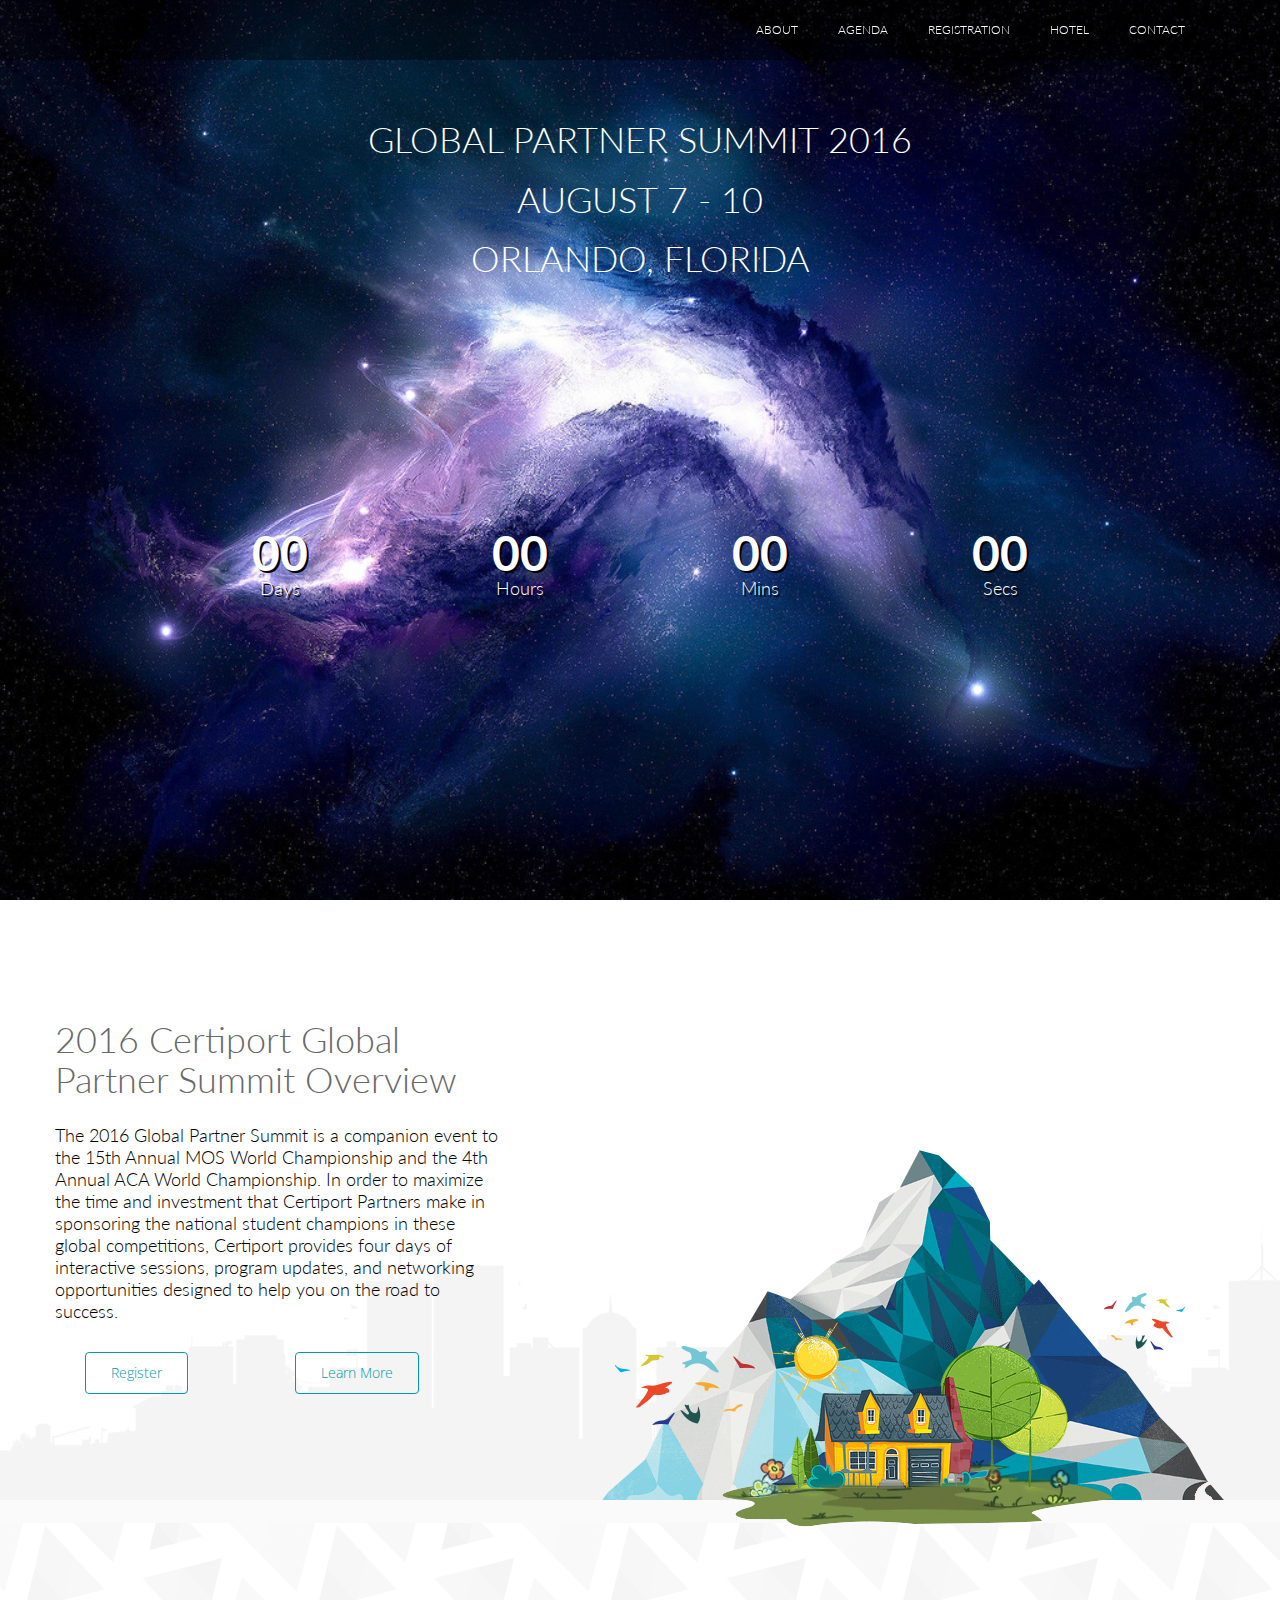
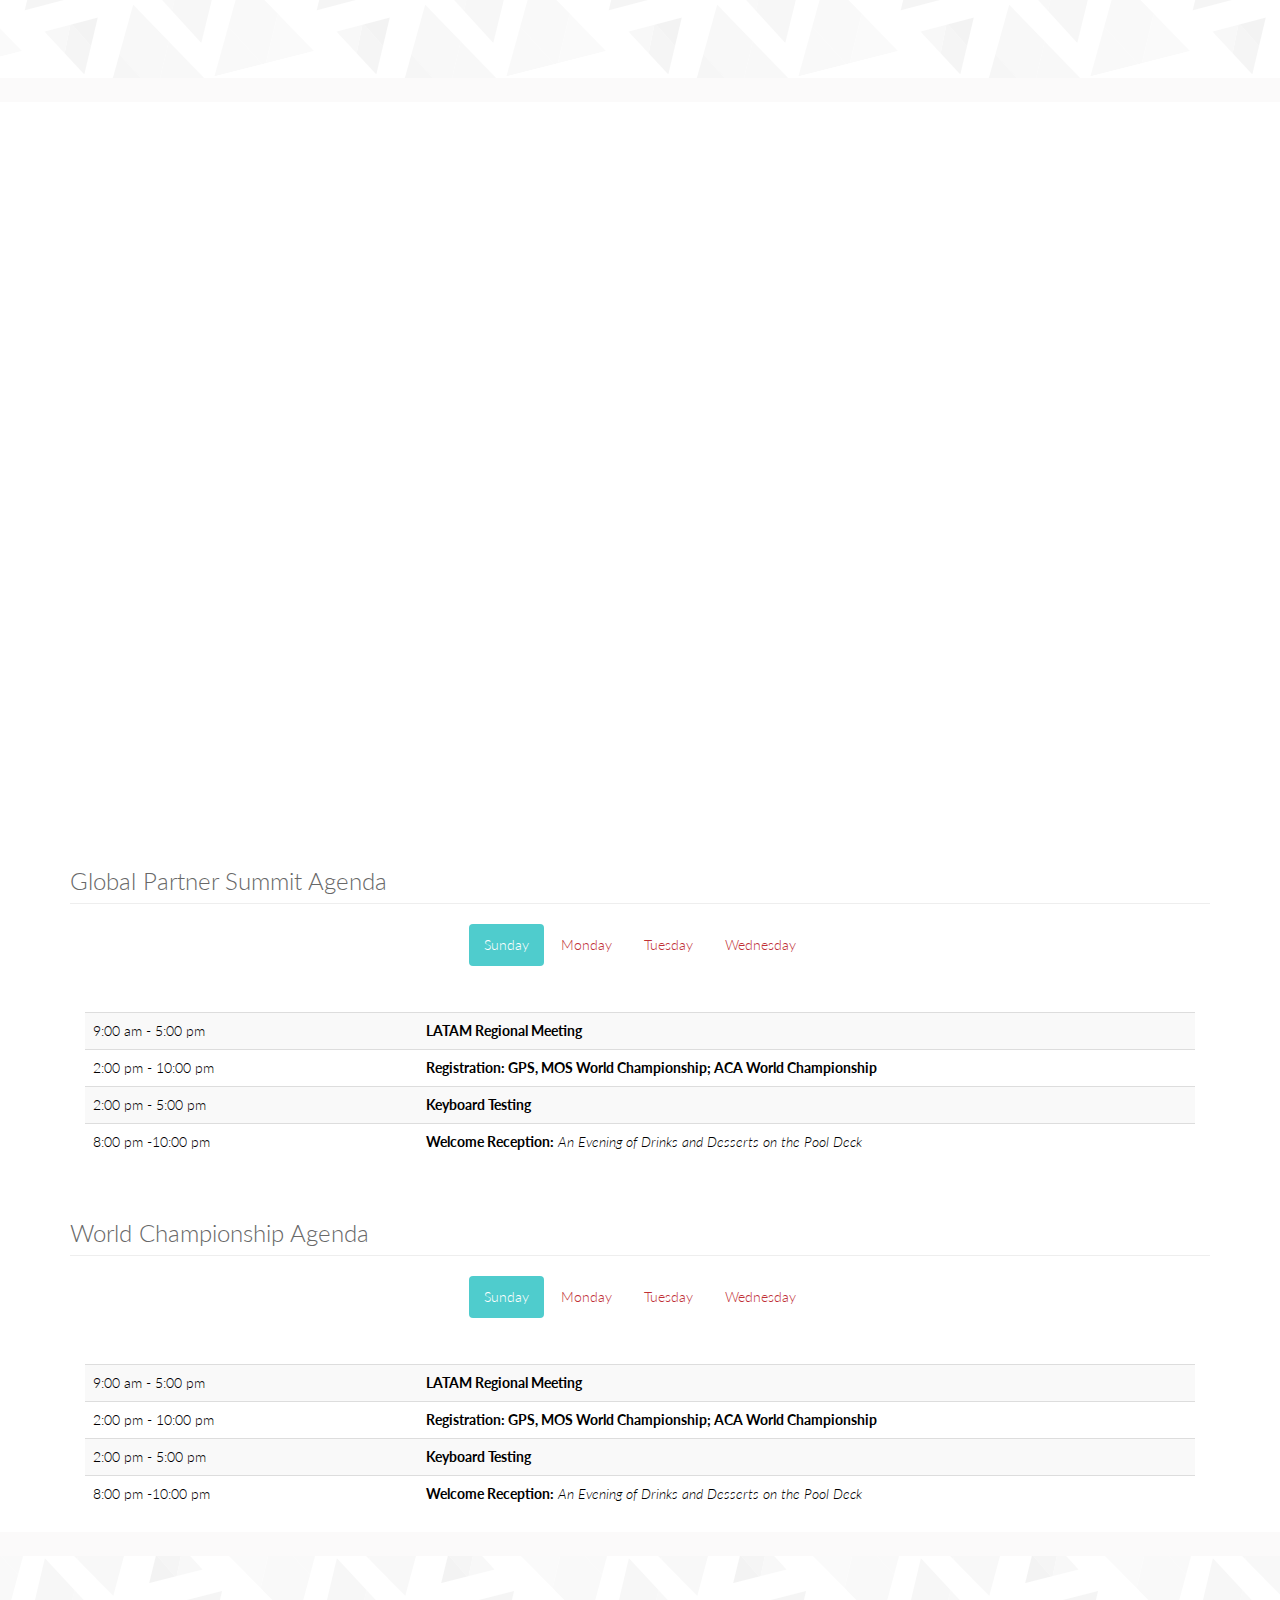
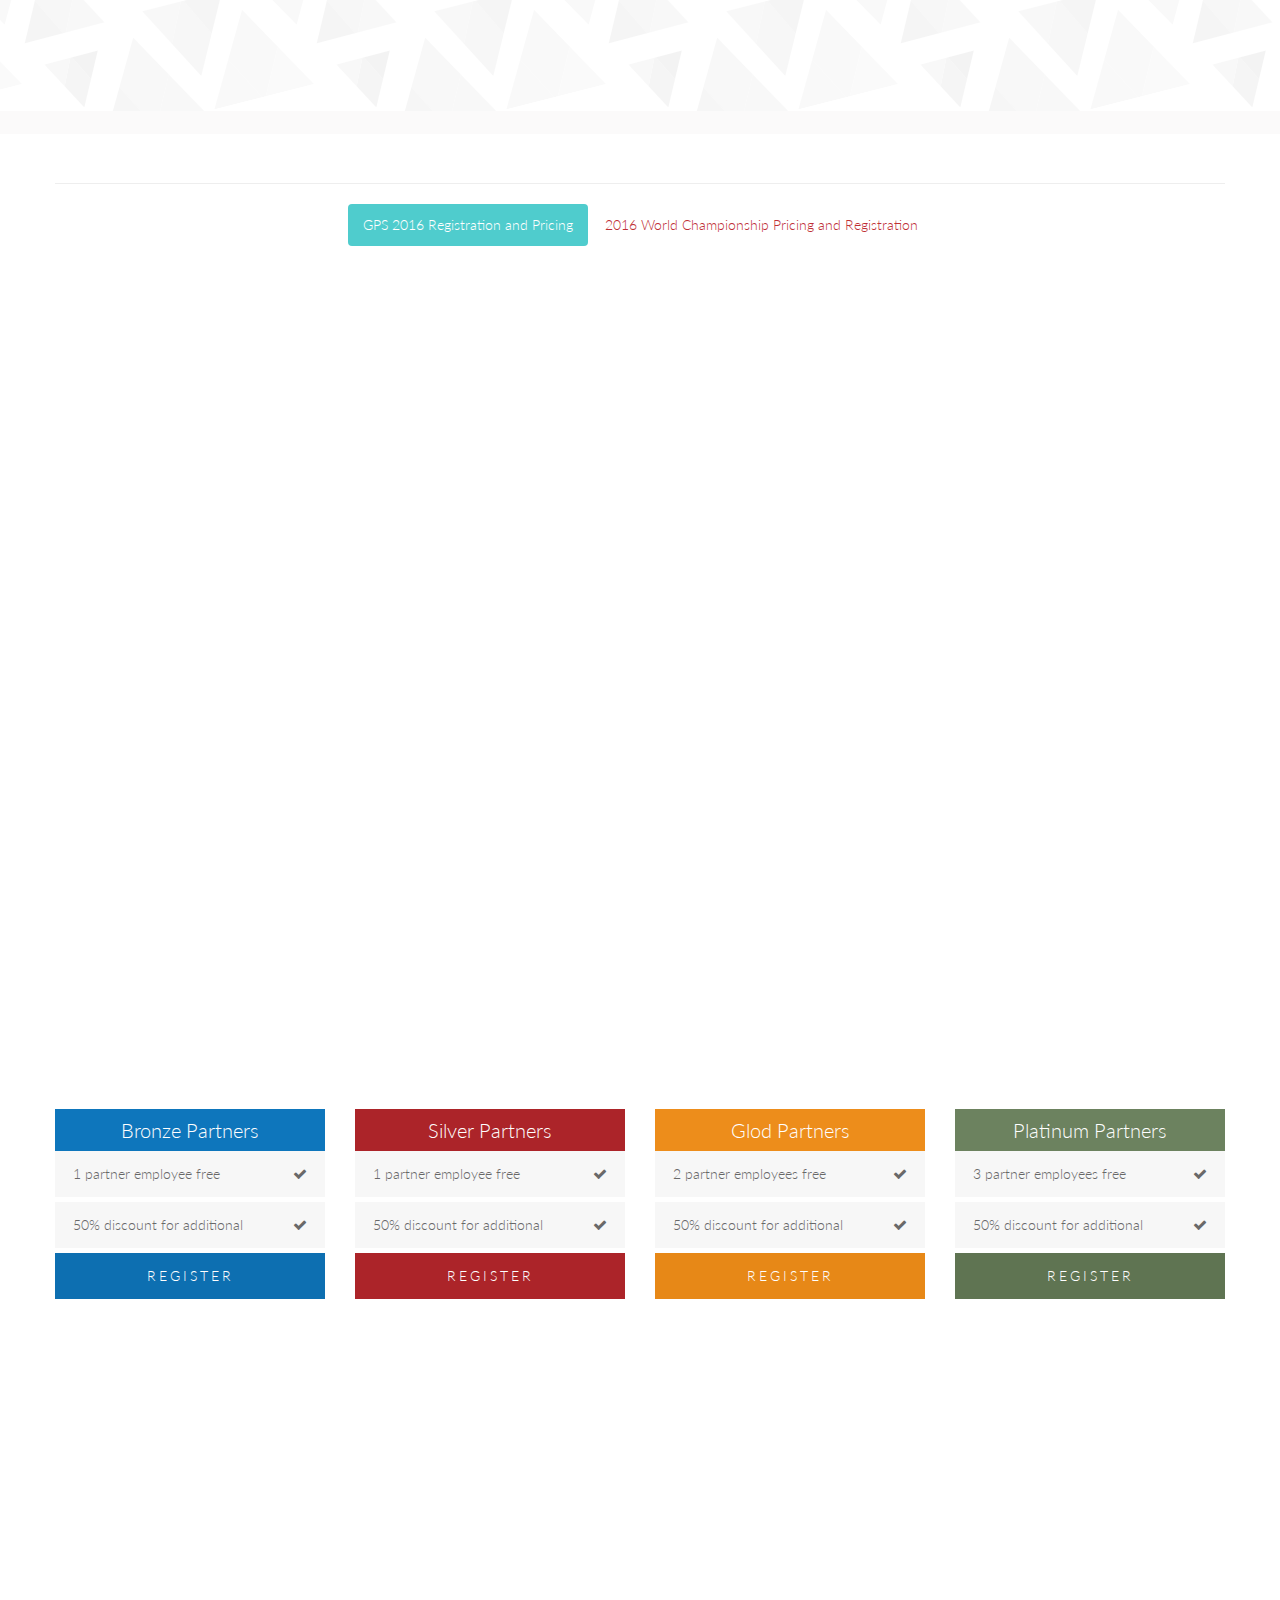
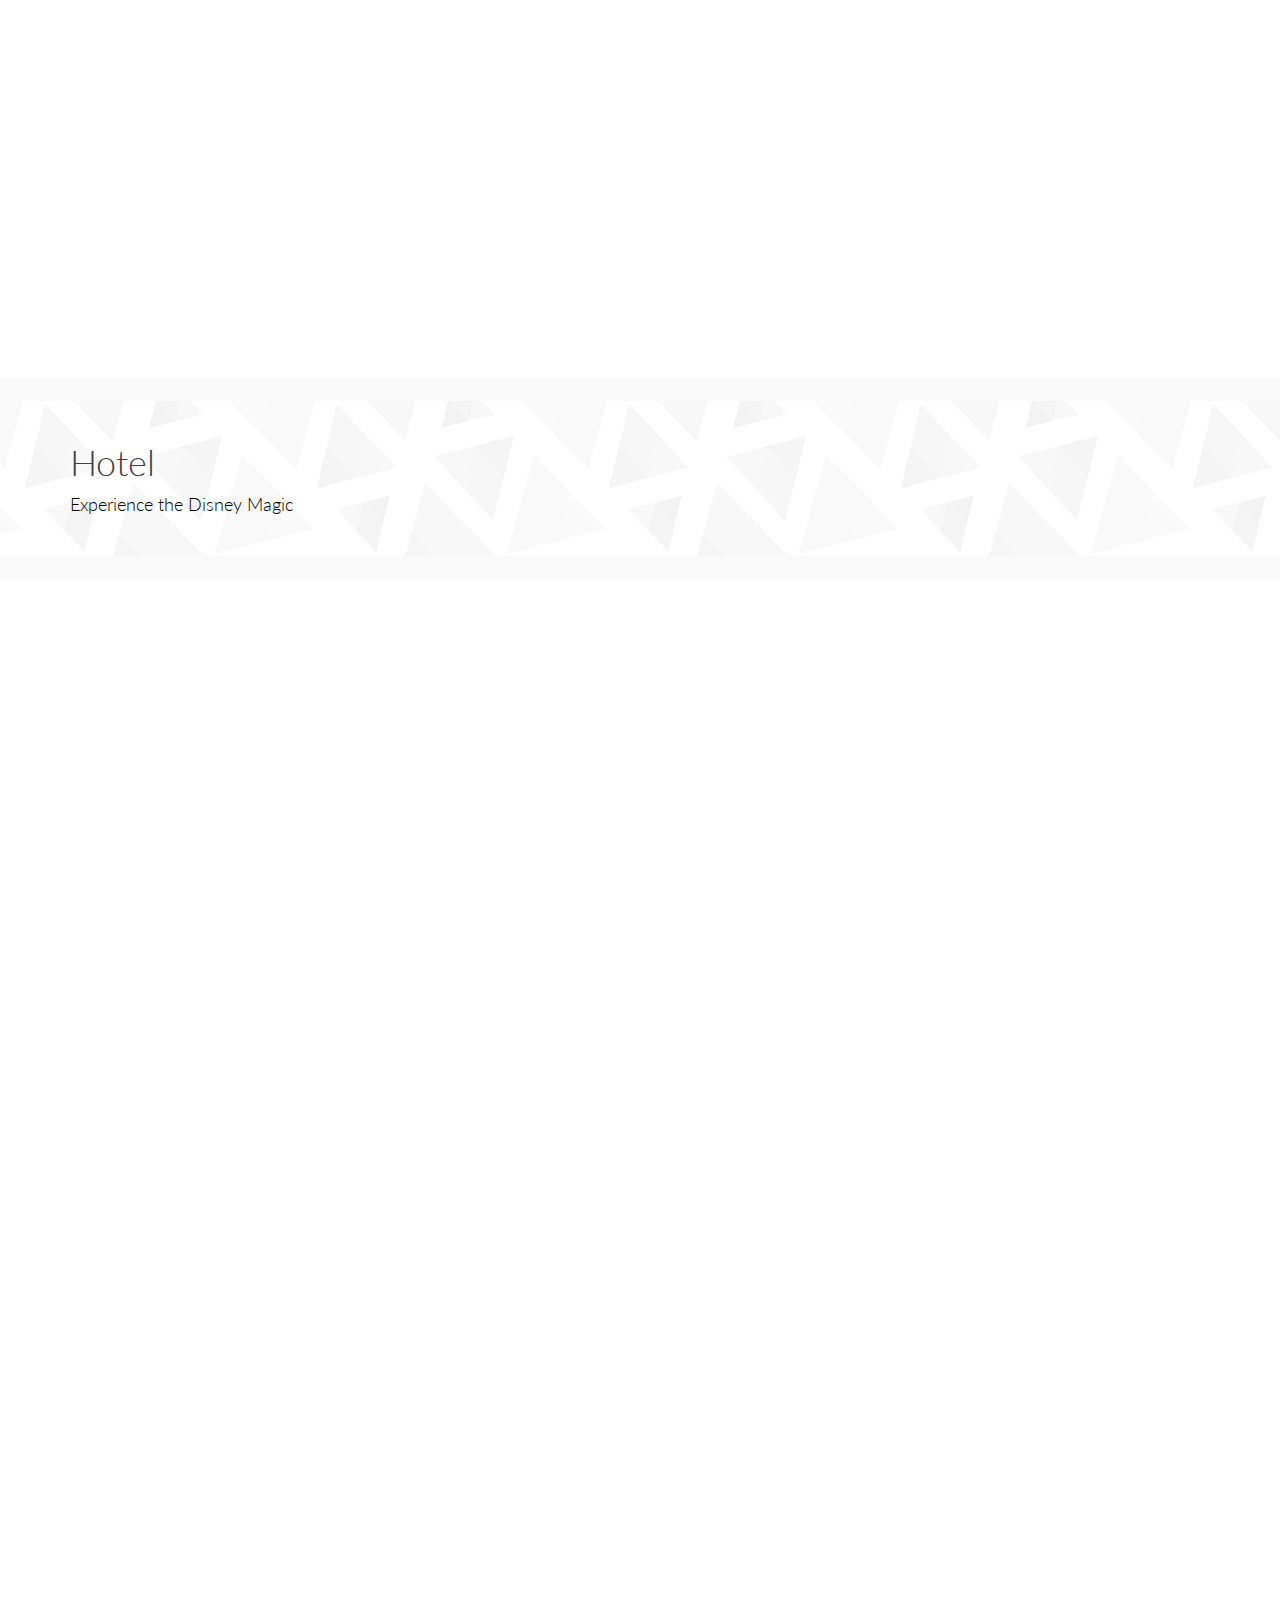
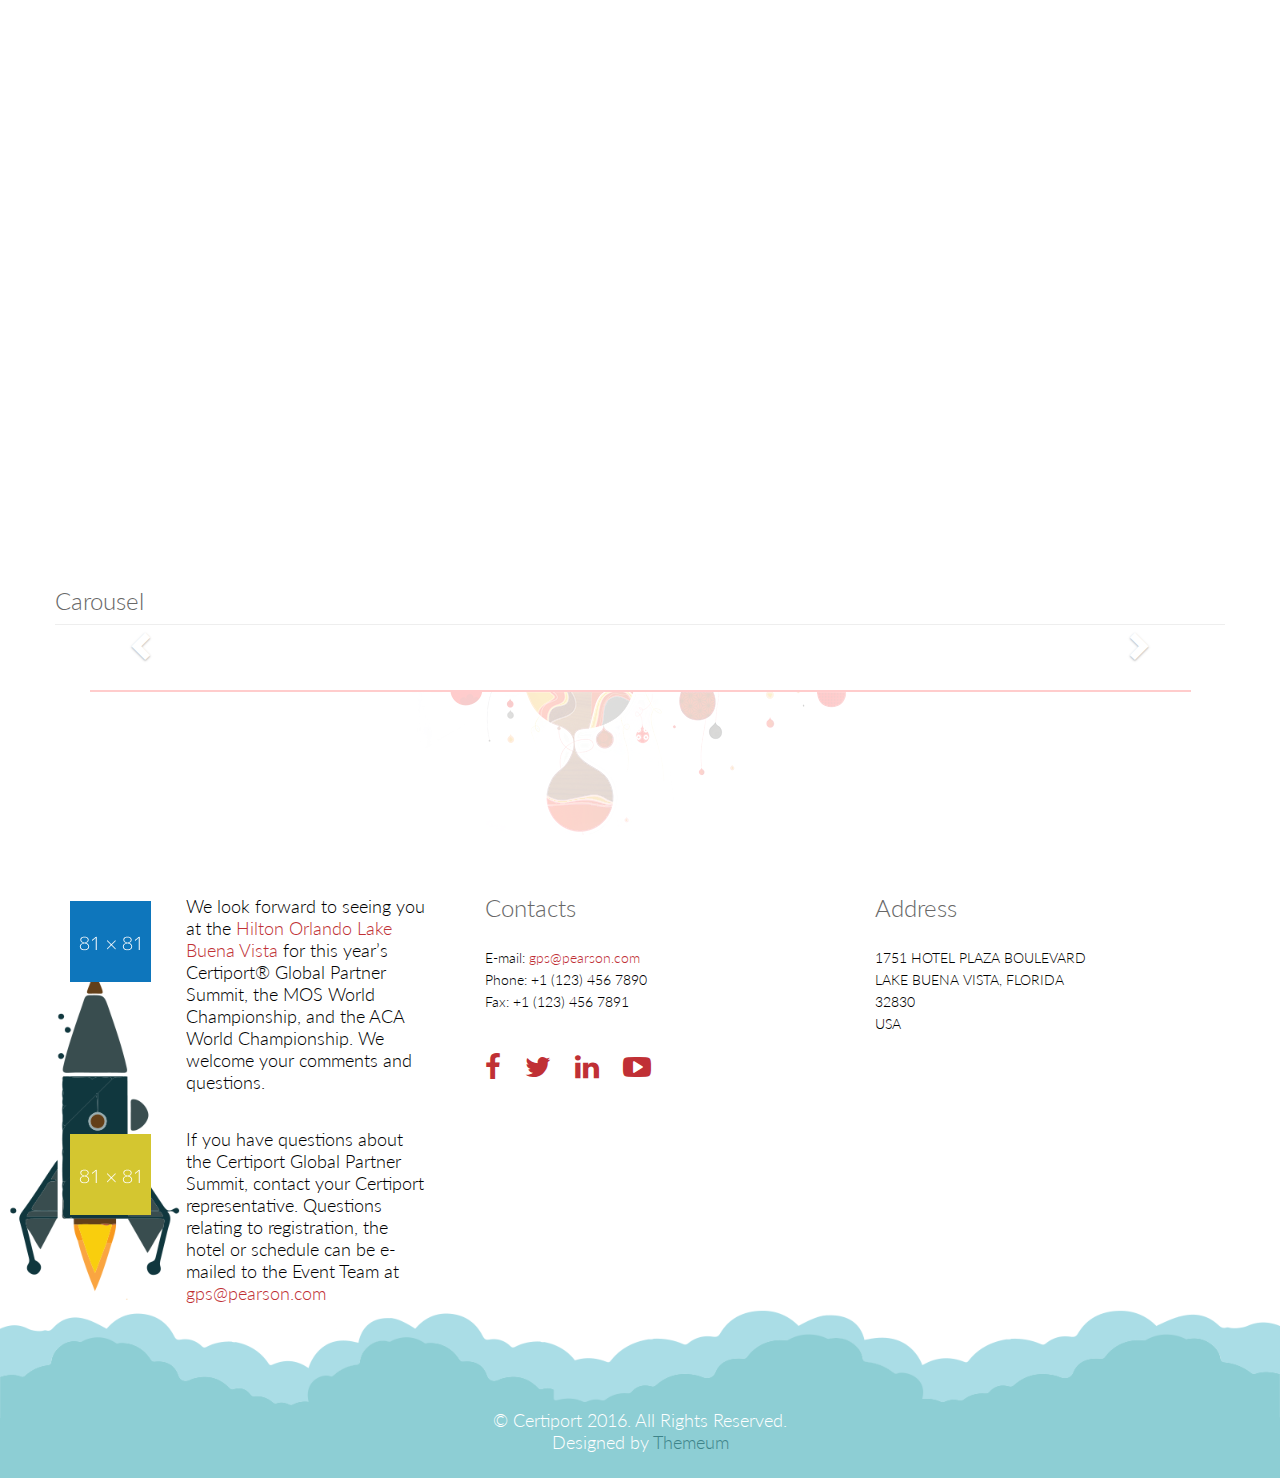
==== commit b56d01e9: "added bold and fixed small text" ====
--- a/index.html
+++ b/index.html
@@ -640,7 +640,7 @@
                                                 <div class="clients text-center wow fadeInUp" data-wow-duration="500ms" data-wow-delay="300ms">
                                                     <p><img src="images/home/clients.png" class="img-responsive" alt=""></p>
                                                     <h1 class="title">Benefits and Discounts</h1>
-                                                    <p>There are substantial benefits and discounts for early bird registration – which must be completed by 30 June 2016:</p>
+                                                    <p>There are substantial benefits and discounts for early bird registration – which must be completed by <strong>30 June 2016:</strong></p>
                                                 </div>
 
                                                 <div class="price-table">
@@ -703,8 +703,8 @@
                                                 <div class="clients text-center wow fadeInUp" data-wow-duration="500ms" data-wow-delay="300ms">
                                                     <p><img src="images/home/clients.png" class="img-responsive" alt=""></p>
                                                     <h1 class="title">Benefits and Discounts</h1>
-                                                    <p>Individuals who register following the early bird registration deadline will be charged the full conference fee of $695.00 (USD). The last day to register for GPS is Wednesday, 7 July 2016. Any cancellations after 7 July 2015 will result in a $150.00 (USD) cancellation fee. Additionally, registration for one person cannot be exchanged for another.</p>
-                                                    <p>A voucher code, specific to your organization, which allows the appropriate number of free registrants according to your partner status, has been sent in a personalized invitation email to one person from your organization. Any attendee from your organization can register using the Web link and the voucher code provided. When the maximum usage for your voucher code has been reached, you will receive an error message. Follow the link in the error message to continue registering additional attendees at the appropriate conference fee rate.</p>
+                                                    <p>Individuals who register following the early bird registration deadline will be charged the full conference fee of $695.00 (USD). The last day to register for GPS is <strong>Wednesday, 7 July 2016.</strong> Any cancellations after 7 July 2015 will result in a <strong>$150.00 (USD) cancellation fee.</strong> Additionally, registration for one person cannot be exchanged for another.</p>
+                                                    <p>A voucher code, specific to your organization, which allows the appropriate number of <i>free</i> registrants according to your partner status, has been sent in a personalized invitation email to one person from your organization. Any attendee from your organization can register using the Web link and the voucher code provided. When the maximum usage for your voucher code has been reached, you will receive an error message. Follow the link in the error message to continue registering additional attendees at the appropriate conference fee rate.</p>
                                                     <p>The process outlined above is important in order for your organization to qualify for complimentary passes or discounts. If you or someone in your organization has not received a personalized invitation with registration instructions by Friday, 27 May 2016, please send an email request to <a href="mailto:gps@pearson.com">gps@pearson.com</a></p>
                                                 </div>
                                             </div>
@@ -738,7 +738,7 @@
                                                 <div class="clients text-center wow fadeInUp" data-wow-duration="500ms" data-wow-delay="300ms">
                                                     <p><img src="images/home/clients.png" class="img-responsive" alt=""></p>
                                                     <h1 class="title">Benefits and Discounts</h1>
-                                                    <p>There are substantial benefits and discounts for early bird registration – which must be completed by 30 June 2016:</p>
+                                                    <p>There are substantial benefits and discounts for early bird registration – which must be completed by <strong>30 June 2016:</strong></p>
                                                 </div>
 
                                                 <div class="price-table">
@@ -785,10 +785,10 @@
                                                 <div class="clients text-center wow fadeInUp" data-wow-duration="500ms" data-wow-delay="300ms">
                                                     <p><img src="images/home/clients.png" class="img-responsive" alt=""></p>
                                                     <h1 class="title">Benefits and Discounts</h1>
-                                                    <p>Be sure to register your additional chaperone(s) prior to 30 June 2016 to take advantage of the early bird registration discount. The last day to register is Thursday, 7 July 2016. Any cancellations after 7 July 2016 will result in a $150.00 (USD) cancellation fee. Additionally, registration for one person cannot be exchanged for another.</p>
-                                                    <p>Chaperones are required to be with students during all competition activities. They will not be allowed to participate in GPS. Please plan accordingly. </p>
-                                                    <p>One (1) chaperone is required for every six (6) students under the age of 18. The first chaperone per partner is free. Chaperones can be parents, teachers, partner representatives, etc. Chaperones can be responsible for students participating in both competitions.</p>
-                                                    <p>Parents and other guests who are not registered as chaperones will not be eligible to participate in any event activities. This includes access to meals, receptions, and off-site activities. We will allow family members and additional guests to join the awards ceremony. Competitors (or their respective Partners) simply need to indicate the names of any family or guest members that would like to attend the ceremony by emailing <a href="mailto:gps@pearson.com">gps@pearson.com.</a></p>
+                                                    <p>Be sure to register your additional chaperone(s) prior to <strong>30 June 2016</strong> to take advantage of the early bird registration discount. The last day to register is <strong>Thursday, 7 July 2016.</strong> Any cancellations after 7 July 2016 will result in a <strong>$150.00 (USD) cancellation fee.</strong> Additionally, registration for one person cannot be exchanged for another.</p>
+                                                    <p><strong>Chaperones are required to be with students during all competition activities.</strong> They will not be allowed to participate in GPS. Please plan accordingly. </p>
+                                                    <p><strong>One (1) chaperone is required for every six (6) students under the age of 18.</strong> The first chaperone per partner is free. Chaperones can be parents, teachers, partner representatives, etc. Chaperones can be responsible for students participating in both competitions.</p>
+                                                    <p>Parents and other guests who are not registered as chaperones will not be eligible to participate in any event activities. This includes access to meals, receptions, and off-site activities. We <i>will</i> allow family members and additional guests to join the awards ceremony. Competitors (or their respective Partners) simply need to indicate the names of any family or guest members that would like to attend the ceremony by emailing <a href="mailto:gps@pearson.com">gps@pearson.com.</a></p>
                                                     <p>If you are registering on behalf of students and chaperones, please use unique email addresses for each individual.</p>
                                                 </div>
                                             </div>
@@ -828,7 +828,7 @@
                     <div class="clients text-center wow fadeInUp" data-wow-duration="500ms" data-wow-delay="300ms">
                         <p><img src="images/home/clients.png" class="img-responsive" alt=""></p>
                         <h1 class="title">Hotel Reservations</h1>
-                        <p>Experience a relaxing hotel retreat within walking distance to Disney Springs™, the recently updated shopping, dining, and entertainment complex at the Walt Disney World Resort. </p>
+                        <p>Experience a relaxing hotel retreat within walking distance to <i>Disney Springs™</i>, the recently updated shopping, dining, and entertainment complex at the Walt Disney World Resort. </p>
                         <p>For guests that are staying at this hotel, there is a discounted rate for Disney World tickets</p>
                         <div class=""><a href="https://www.mydisneymeetings.com/gps16" rel="" id="" class="btn btn-common" target="_blank">Tickets</a></div>
                     </div>
@@ -857,20 +857,18 @@
                         </div>
                         <div class="col-sm-6 wow fadeInRight" data-wow-duration="500ms" data-wow-delay="300ms">
                             <h2>Deadline</h2>
-                            <p>You are responsible booking your own hotel accommodations. 
+                            <p><strong>You are responsible booking your own hotel accommodations.</strong> 
                             <br>
                             <br>
-                            The hotel reservation discount deadline is Friday, 15 July 2016. Please note that this time of year is the high-season for tourists and it is extremely likely that the hotel will quickly sell out. 
+                            The hotel reservation discount deadline is Friday, 15 July 2016. <strong>Please note that this time of year is the high-season for tourists and it is extremely likely that the hotel will quickly sell out.</strong> 
                                 <br>
                                 <br>
                             Click Here to Reserve Your Rooms 
                             <div class=""><a href="https://resweb.passkey.com/go/Certiport2016" rel="" id="" class="btn btn-common" target="_blank">Reserve</a></div>
                                 <br>
-
-                            You are responsible for arranging your own travel to/from the airport to the hotel. 
-                                <br>
-                                <br>
-                            To learn about the wide variety of transportation options in the Orlando area, <a href="http://www.visitorlando.com/plan-your-trip/transportation/" target="_blank">click here.</a>
+                                <p><strong>You are responsible for arranging your own travel to/from the airport to the hotel.</strong></p> 
+                         
+                                <p>To learn about the wide variety of transportation options in the Orlando area, <a href="http://www.visitorlando.com/plan-your-trip/transportation/" target="_blank">click here.</a></p>
                             </p>
                         </div>
                     </div>                                      
@@ -942,7 +940,7 @@
                                 <a href="#"><img src="images/home/profile2.png" alt=""></a>
                             </div>
                             <div class="media-body">
-                                <p>If you have questions about the Certiport Global Partner Summit, contact your Certiport representative. Questions relating to registration, the hotel or schedule can be e-mailed to the Event Team at gps@pearson.com. </p>
+                                <p>If you have questions about the Certiport Global Partner Summit, contact your Certiport representative. Questions relating to registration, the hotel or schedule can be e-mailed to the Event Team at <a href="mailto:gps@pearson.com">gps@pearson.com</a></p>
                             </div>
                         </div>   
                     </div> 
--- a/css/main.css
+++ b/css/main.css
@@ -25,6 +25,10 @@
   }
 
 
+  p {
+    font-size: 18px;
+  }
+  
   a{
     color:#C03035;
   }
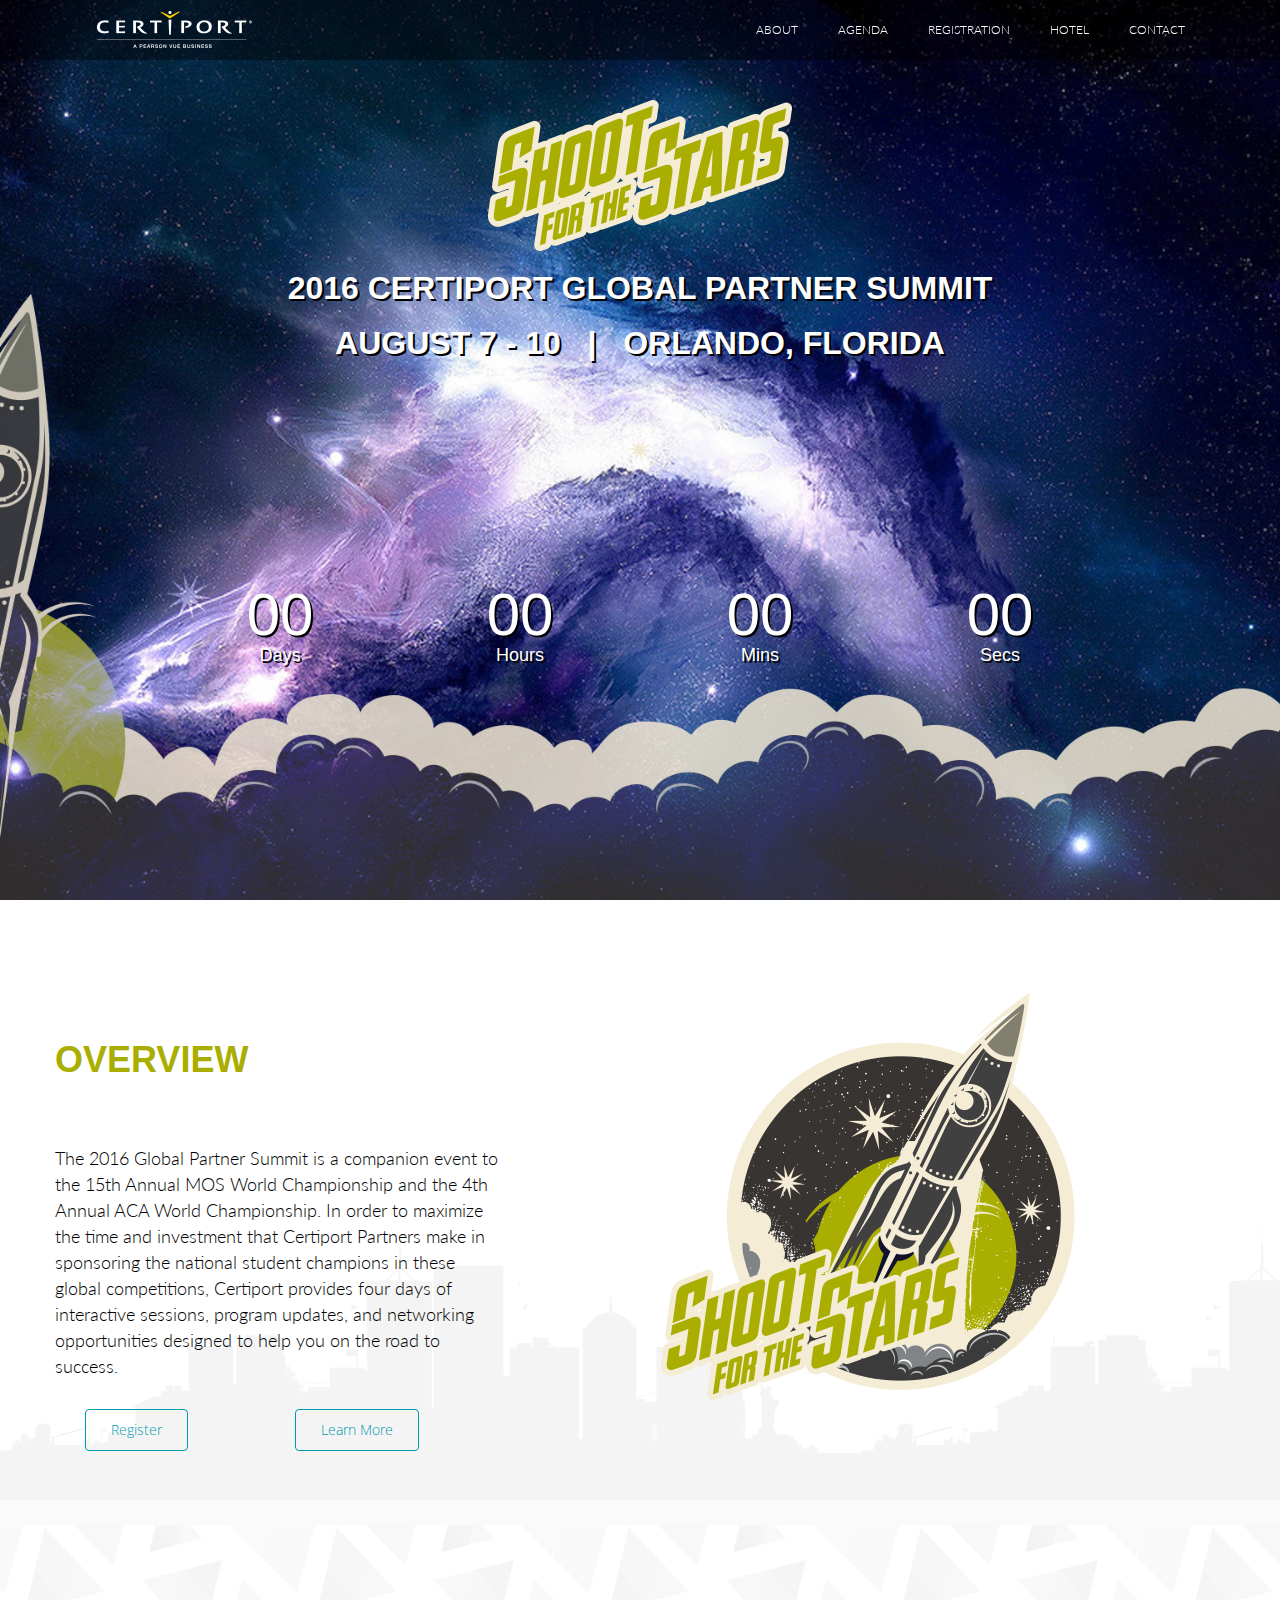
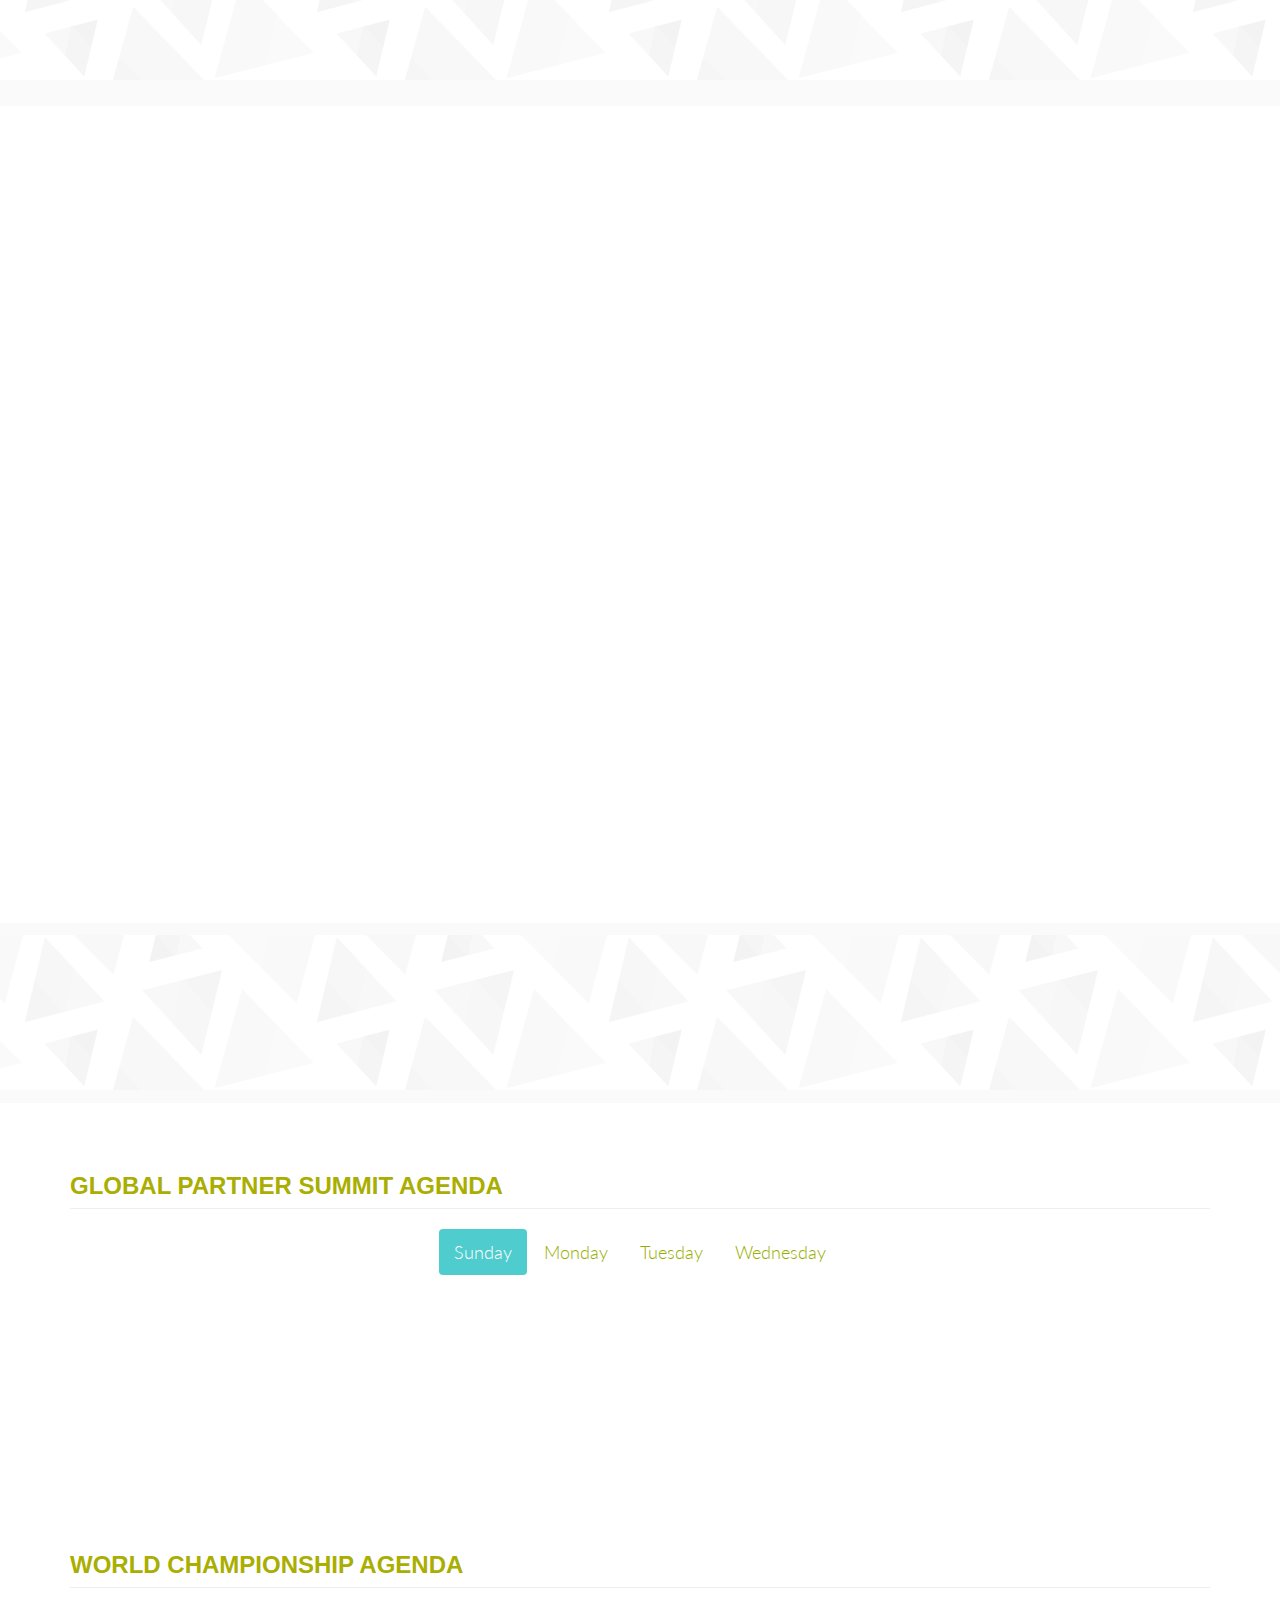
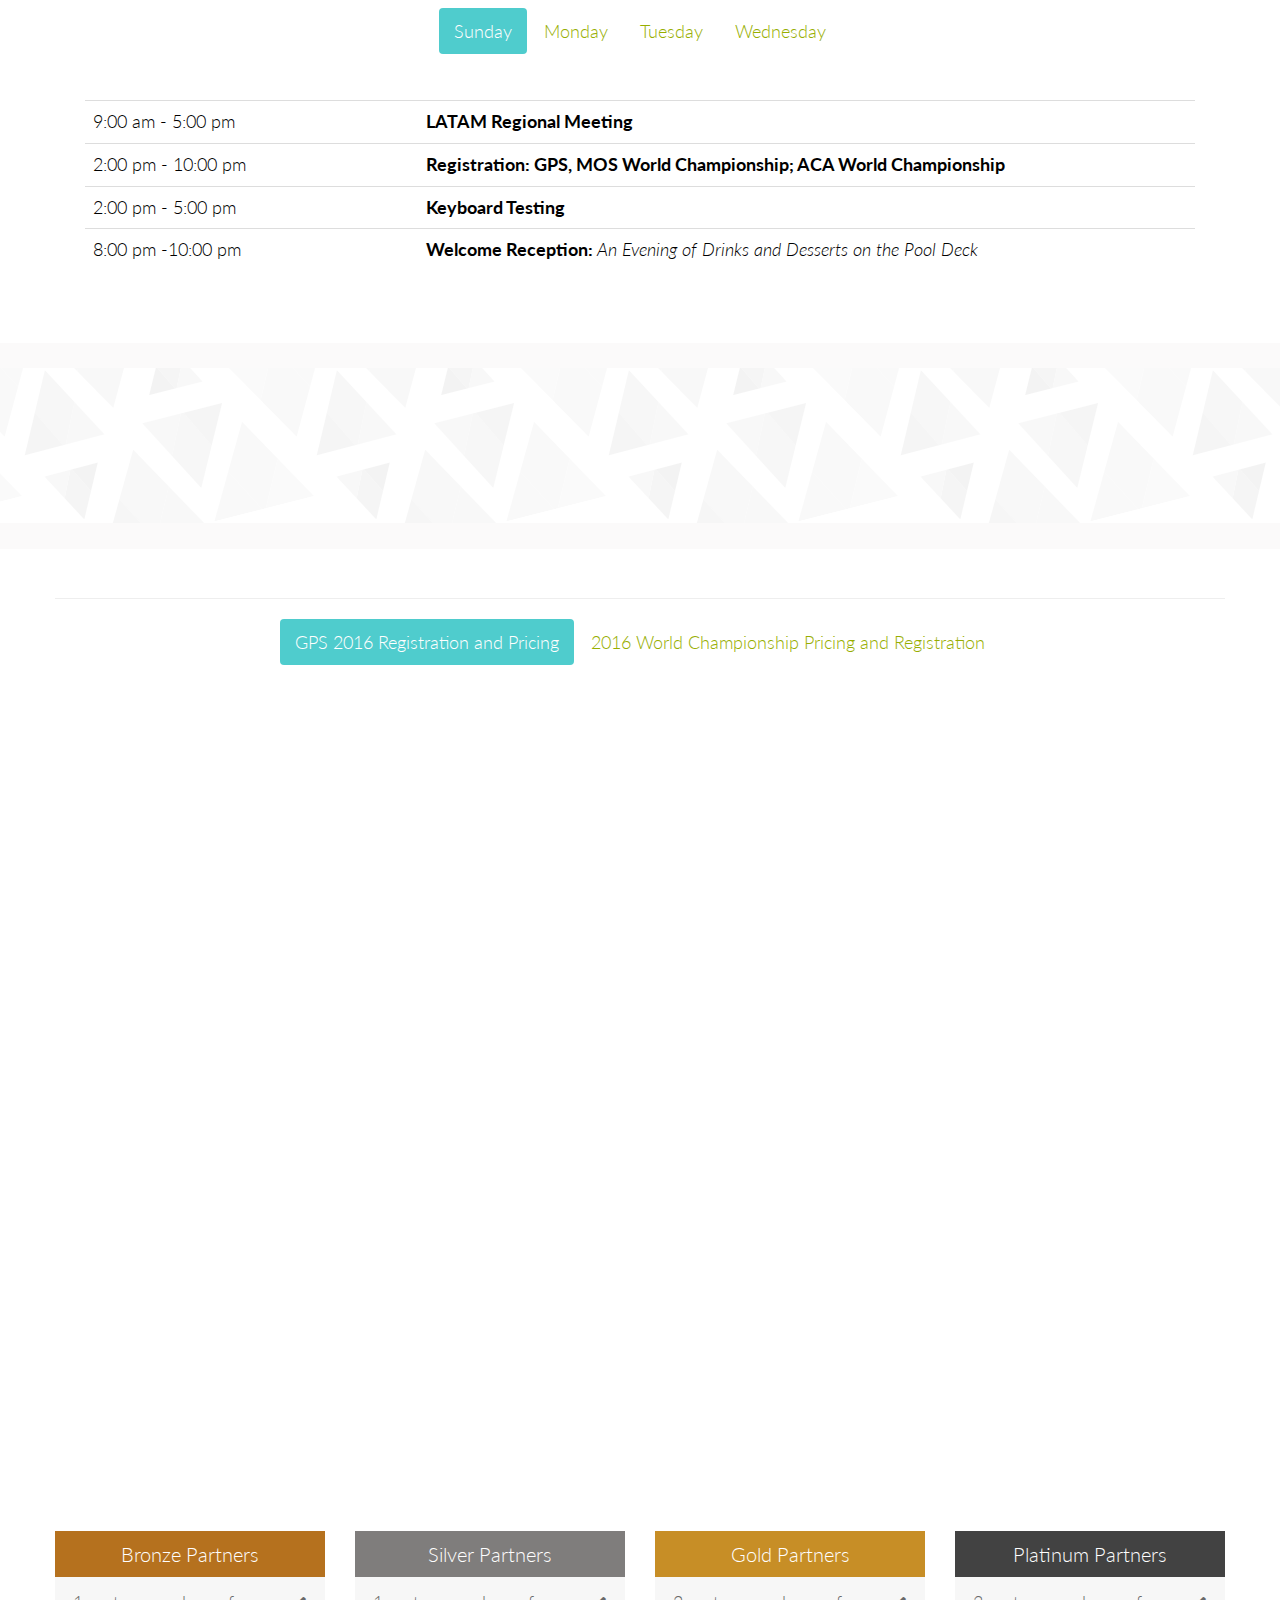
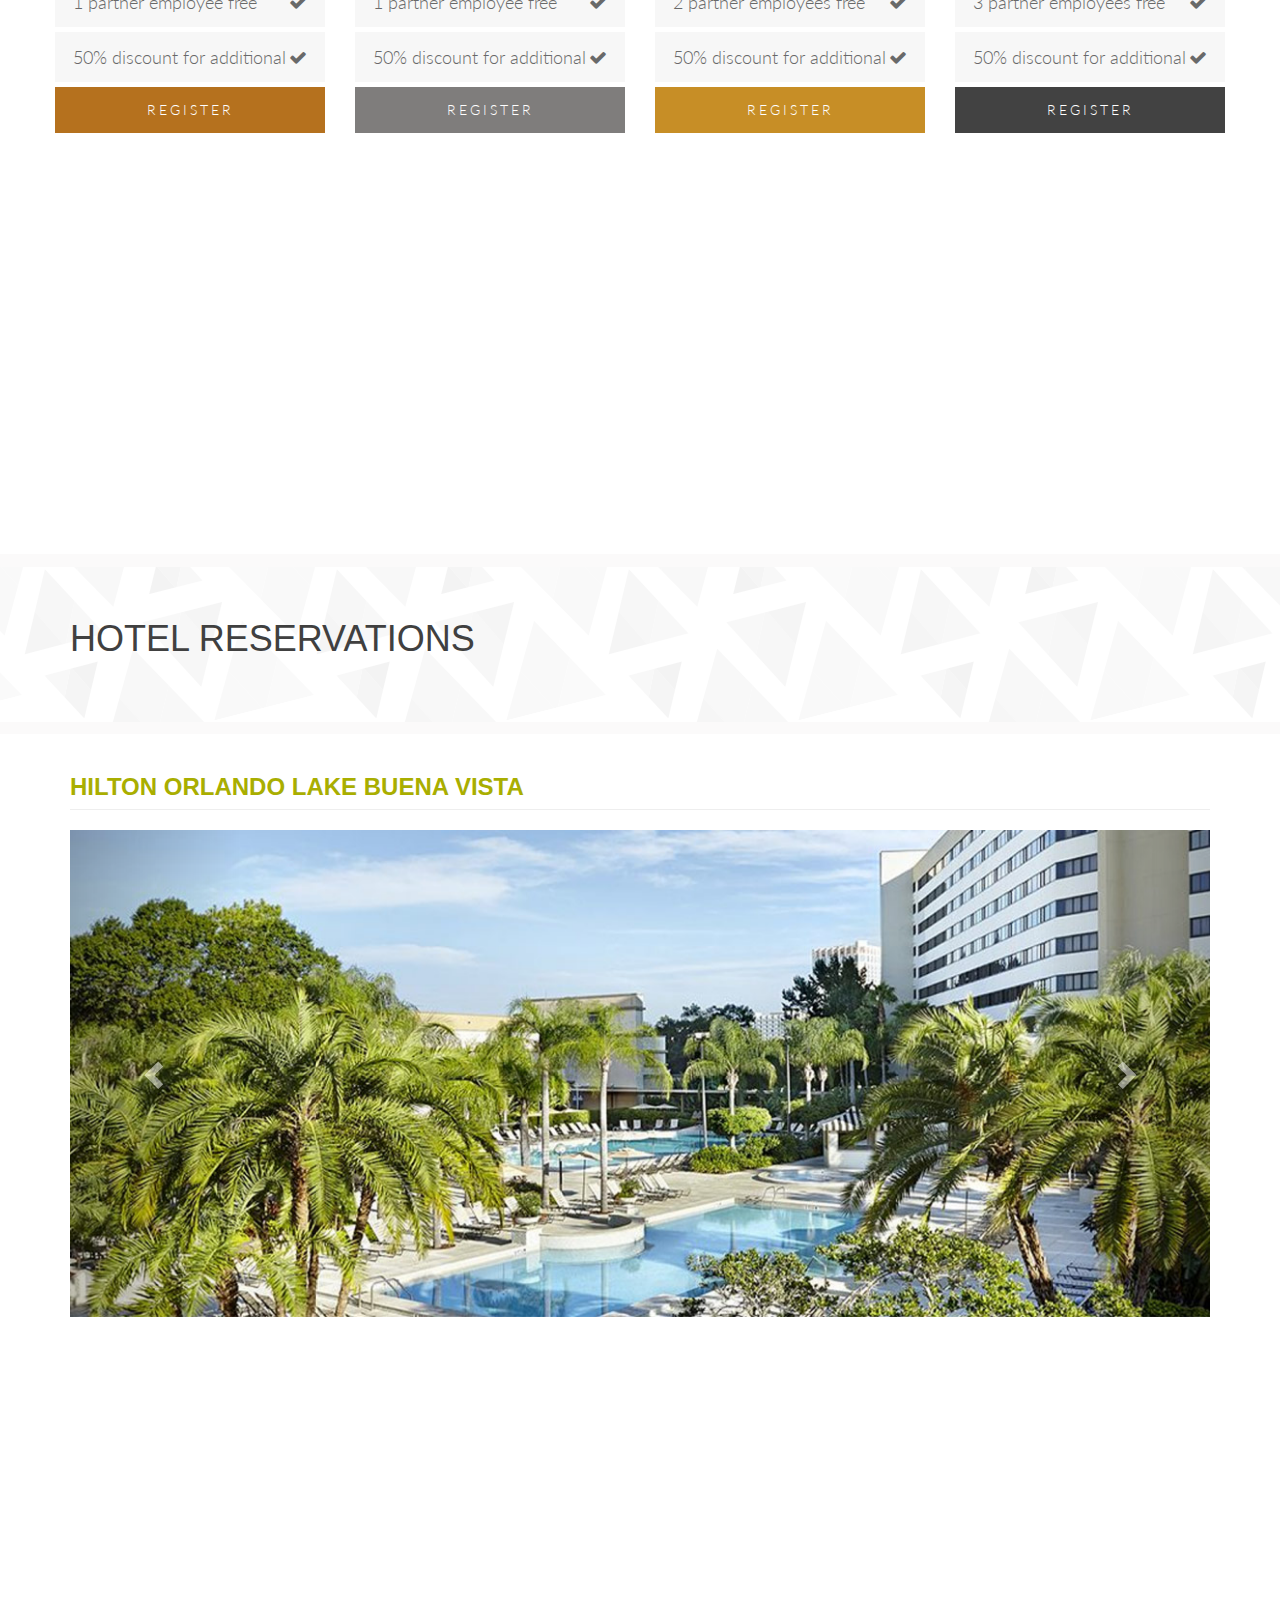
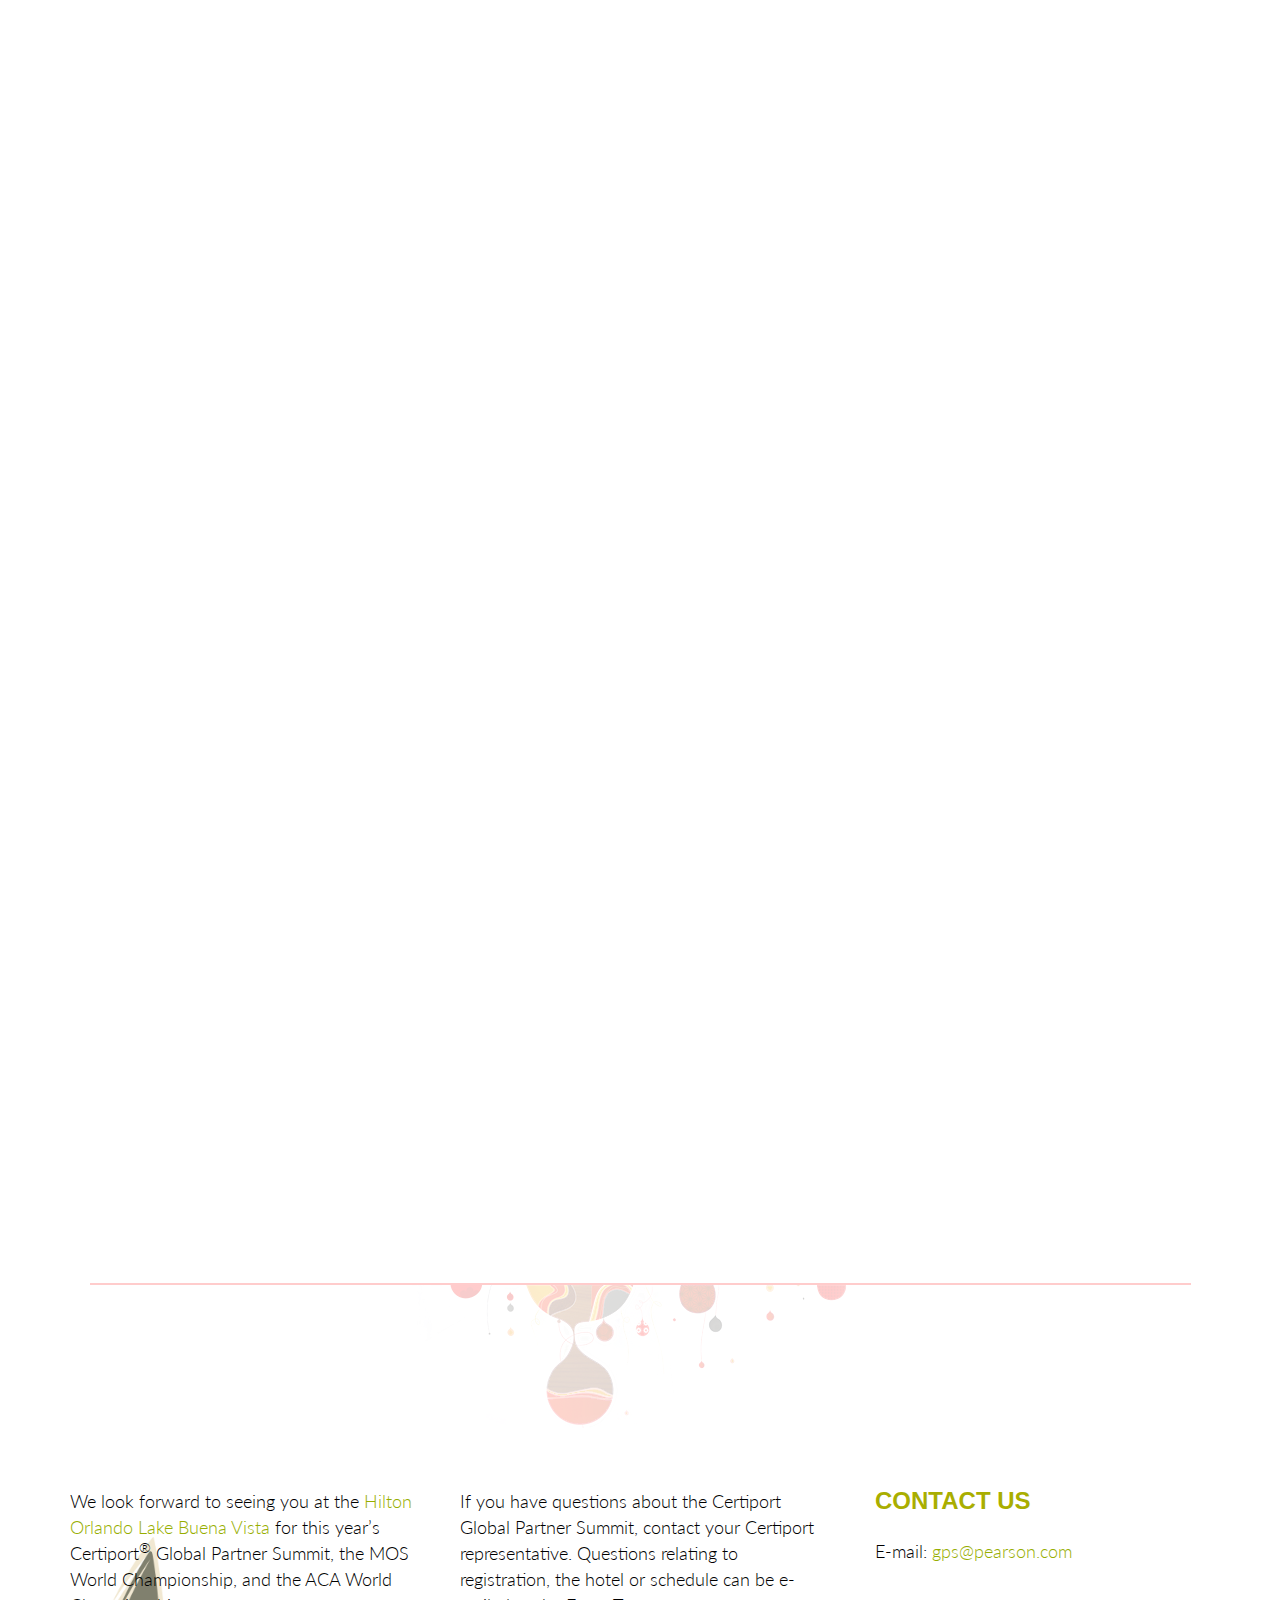
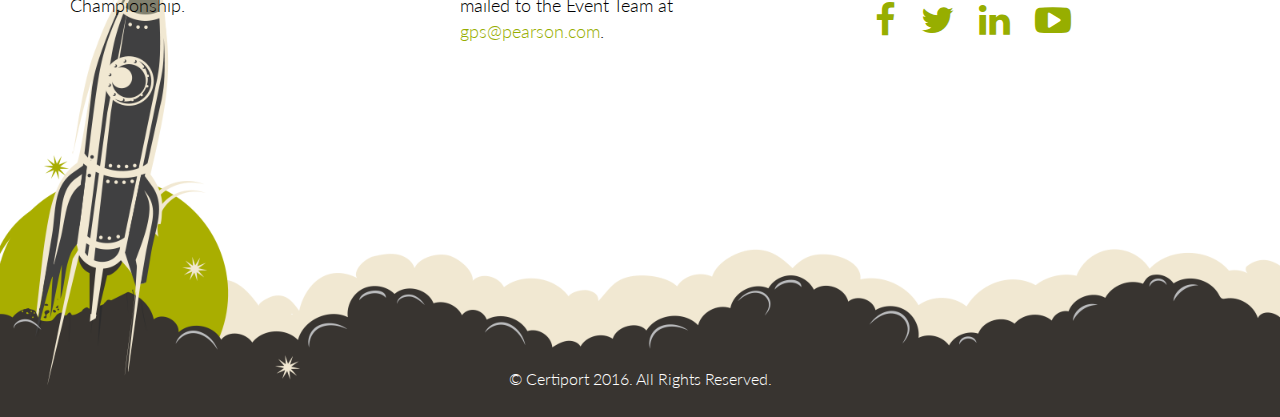
==== commit 3f6e1d4a: "merging camilles sytles" ====
--- a/index.html
+++ b/index.html
@@ -5,13 +5,14 @@
     <meta name="viewport" content="width=device-width, initial-scale=1.0">
     <meta name="description" content="">
     <meta name="author" content="">
-    <title>GPS 2016 | Certiport</title>
+    <title>Certiport | 2016 Global Partner Summit</title>
     <link href="css/bootstrap.min.css" rel="stylesheet">
     <link href="css/font-awesome.min.css" rel="stylesheet">
     <link href="css/animate.min.css" rel="stylesheet"> 
     <link href="css/lightbox.css" rel="stylesheet"> 
 	<link href="css/main.css" rel="stylesheet">
 	<link href="css/responsive.css" rel="stylesheet">
+    <link href='https://fonts.googleapis.com/css?family=Roboto+Condensed:400,700' rel='stylesheet' type='text/css'>
     
 	    <script src="js/html5shiv.js"></script>
 	    <script src="js/respond.min.js"></script>   
@@ -34,7 +35,9 @@
                         <span class="icon-bar"></span>
                         <span class="icon-bar"></span>
                     </button>
-                    
+                    <a class="navbar-brand" href="index.html">
+                    	<h1><img src="images/logo.png" alt="logo"></h1>
+                    </a>
                 </div>
                 <div class="collapse navbar-collapse">
                     <ul class="nav navbar-nav navbar-right">
@@ -56,14 +59,15 @@
         <div class="container">
             <div class="row">
                 <div class="col-sm-8 col-sm-offset-2">                    
-                    <div class="text-center coming-content">
-                        <h1 style="color:white;">GLOBAL PARTNER SUMMIT 2016</h1>
-                        <h1 style="color:white;">AUGUST 7 - 10</h1>  
-                        <h1 style="color:white;">ORLANDO, FLORIDA</h1>                                                   
-                    </div>                                    
-                </div>
+                    	<div class="coming-soon  wow fadeInUp animated" data-wow-offset="120" data-wow-duration="1.5s">
+                    		<p align="center"><img src="images/home/slider/title.png" alt="Shoot for the Stars"></p>
+                            <h3>2016 CERTIPORT GLOBAL PARTNER SUMMIT</h3>
+                            <h3>AUGUST 7 - 10&nbsp;&nbsp;&nbsp;|&nbsp;&nbsp;&nbsp;Orlando, Florida</h3>
+                    	</div>                                  
+                </div>
+                
                 <div class="col-sm-12">
-                    <div class="time-count">
+                    <div class="time-count  wow fadeInDown animated">
                         <ul id="countdown">
                             <li>
                                 <span class="days time-font">00</span>
@@ -94,18 +98,19 @@
             <div class="row">
                 <div class="main-slider">
                     <div class="slide-text">
-                        <h1>2016 Certiport Global Partner Summit Overview</h1>
+                        <h1>Overview</h1>
                         <p>The 2016 Global Partner Summit is a companion event to the 15th Annual MOS World Championship and the 4th Annual ACA World Championship. In order to maximize the time and investment that Certiport Partners make in sponsoring the national student champions in these global competitions, Certiport provides four days of interactive sessions, program updates, and networking opportunities designed to help you on the road to success.</p>
                         <div class="col-md-12">
                             <div class="col-md-6"><a href="#" class="btn btn-common">Register</a></div>
                             <div class="col-md-6"><a href="#myAnchor4" rel="" id="anchor4" class="btn btn-common">Learn More</a></div>
                         </div>
                     </div>
-                    <img src="images/home/slider/hill.png" class="slider-hill" alt="slider image">
-                    <img src="images/home/slider/house.png" class="slider-house" alt="slider image">
-                    <img src="images/home/slider/sun.png" class="slider-sun" alt="slider image">
-                    <img src="images/home/slider/birds1.png" class="slider-birds1" alt="slider image">
-                    <img src="images/home/slider/birds2.png" class="slider-birds2" alt="slider image">
+                    <img src="images/home/slider/starry-sky.png" class="slider-starry-sky" alt="slider image">
+                    <img src="images/home/slider/rocket.png" class="slider-rocket" alt="slider image">
+                    <img src="images/home/slider/star-middle.png" class="slider-star-middle" alt="slider image">
+                    <img src="images/home/slider/star-left.png" class="slider-star-left" alt="slider image">
+                    <img src="images/home/slider/star-right.png" class="slider-star-right" alt="slider image">
+                    <img src="images/home/slider/title.png" class="slider-title" alt="slider image">
                 </div>
             </div>
         </div>
@@ -120,8 +125,8 @@
                 <div class="row">
                     <div class="action">
                         <div class="col-sm-7 wow fadeInLeft" data-wow-duration="500ms" data-wow-delay="300ms">
-                            <h1 class="title">GPS Includes</h1>
-                            <p>We want to help.</p>
+                            <h1 class="title">More about GPS</h1>
+                            <p>The 2016 Global Partner Summit includes:</p>
                         </div>
                      </div>
                 </div>
@@ -136,55 +141,56 @@
                 <div class="col-sm-4 text-center padding wow fadeIn" data-wow-duration="1000ms" data-wow-delay="300ms">
                     <div class="single-service">
                         <div class="wow scaleIn" data-wow-duration="500ms" data-wow-delay="300ms">
-                            <img src="images/home/icon1.png" alt="">
-                        </div>
-                        <!--<h2>Incredibly Responsive</h2>-->
+                            <img src="images/aboutus/strategy.png" alt="">
+                        </div>
+                        <h3>Product Strategy</h3>
                         <p>Product roadmaps and strategic business plans</p>
                     </div>
                 </div>
                 <div class="col-sm-4 text-center padding wow fadeIn" data-wow-duration="1000ms" data-wow-delay="600ms">
                     <div class="single-service">
                         <div class="wow scaleIn" data-wow-duration="500ms" data-wow-delay="600ms">
-                            <img src="images/home/icon2.png" alt="">
-                        </div>
-                        <!--<h2>Superior Typography</h2>-->
+                            <img src="images/aboutus/resources.png" alt="">
+                        </div>
+                        <h3>Partner Resources</h3>
                         <p>Strategic and tactical marketing plans, tools, and other partner resources</p>
                     </div>
                 </div>
                 <div class="col-sm-4 text-center padding wow fadeIn" data-wow-duration="1000ms" data-wow-delay="900ms">
                     <div class="single-service">
                         <div class="wow scaleIn" data-wow-duration="500ms" data-wow-delay="900ms">
-                            <img src="images/home/icon3.png" alt="">
-                        </div>
-                        <!--<h2>Swift Page Builder</h2>-->
+                            <img src="images/aboutus/best-practices.png" alt="">
+                        </div>
+                        <h3>Best Practices</h3>
                         <p>A forum to exchange ideas and best practices with other global partners</p>
                     </div>
                 </div>
-                
+            </div>
+            <div class="row">   
+                <div class="col-sm-4 text-center padding wow fadeIn" data-wow-duration="1000ms" data-wow-delay="600ms">
+                    <div class="single-service">
+                        <div class="wow scaleIn" data-wow-duration="500ms" data-wow-delay="600ms">
+                            <img src="images/aboutus/planning.png" alt="">
+                        </div>
+                        <h3>Client Relationships</h3>
+                        <p>Promotion of relationships with top Certiport clients such as Adobe, Autodesk, IC3, Intuit, and Microsoft</p>
+                    </div>
+                </div>
                 <div class="col-sm-4 text-center padding wow fadeIn" data-wow-duration="1000ms" data-wow-delay="300ms">
                     <div class="single-service">
                         <div class="wow scaleIn" data-wow-duration="500ms" data-wow-delay="300ms">
-                            <img src="images/home/icon1.png" alt="">
-                        </div>
-                        <!--<h2>Incredibly Responsive</h2>-->
+                            <img src="images/aboutus/relationships.png" alt="">
+                        </div>
+                        <h3>Planning Sessions</h3>
                         <p>Introduction of new partners to the Pearson VUE executive team and an opportunity for existing partners to conduct business planning sessions with Certiport’s business leaders and program specialists</p>
-                    </div>
-                </div>
-                <div class="col-sm-4 text-center padding wow fadeIn" data-wow-duration="1000ms" data-wow-delay="600ms">
-                    <div class="single-service">
-                        <div class="wow scaleIn" data-wow-duration="500ms" data-wow-delay="600ms">
-                            <img src="images/home/icon2.png" alt="">
-                        </div>
-                        <!--<h2>Superior Typography</h2>-->
-                        <p>Promotion of relationships with top Certiport clients such as Adobe, Autodesk, IC3, Intuit, and Microsoft</p>
                     </div>
                 </div>
                 <div class="col-sm-4 text-center padding wow fadeIn" data-wow-duration="1000ms" data-wow-delay="900ms">
                     <div class="single-service">
                         <div class="wow scaleIn" data-wow-duration="500ms" data-wow-delay="900ms">
-                            <img src="images/home/icon3.png" alt="">
-                        </div>
-                        <!--<h2>Swift Page Builder</h2>-->
+                            <img src="images/aboutus/selling.png" alt="">
+                        </div>
+                        <h3>Cross-selling Opportunities</h3>
                         <p>Information about cross-selling opportunities with Pearson VUE and Pearson Learning</p>
                     </div>
                 </div>                  
@@ -193,8 +199,24 @@
     </section>
     <!--/#services-->
     
+    
+    <section id="page-breadcrumb">
+        <a name="myAnchor2" id="myAnchor2"></a>
+        <div class="vertical-center sun padding">
+             <div class="container">
+                <div class="row">
+                    <div class="action">
+                        <div class="col-sm-7 wow fadeInLeft" data-wow-duration="500ms" data-wow-delay="300ms">
+                            <h1 class="title">Agenda</h1>
+                        </div>
+                     </div>
+                </div>
+            </div>
+        </div>
+   </section>
+    <!--/#page-breadcrumb-->
+    
     <section id="agenda">
-        <a name="myAnchor2" id="myAnchor2"></a>
         <div class="container">
             <div class="row">
                 <div class="col-md-12">
@@ -211,7 +233,8 @@
                         </ul>
                     </div>    
                     <div class="tab-content">
-                        <div class="tab-pane fade active in" id="tab1-item1">
+                        <!--<div class="coming-soon  wow fadeInUp animated" data-wow-offset="120" data-wow-duration="1.5s">-->
+                        <div class="tab-pane active wow fadeInUp animated" data-wow-offset="120" data-wow-duration="1.5s" id="tab1-item1">
                             <div class="tab-content col-md-12">
                             <!-- Start: Collapse Area Right  -->
                                 <table class="table table-striped">
@@ -236,7 +259,7 @@
                                 </table>
                             </div>
                         </div>
-                        <div class="tab-pane fade" id="tab1-item2">
+                        <div class="tab-pane fadeInUp animated" data-wow-offset="120" data-wow-duration="1.5s" id="tab1-item2">
                             <div class="tab-content col-md-12">
                             <!-- Start: Collapse Area Right  -->
                                 <table class="table table-striped">
@@ -297,7 +320,7 @@
                                 </table>
                             </div>
                         </div>
-                        <div class="tab-pane fade" id="tab1-item3">
+                        <div class="tab-pane fadeInUp animated" data-wow-offset="120" data-wow-duration="1.5s" id="tab1-item3">
                             <div class="tab-content col-md-12">
                             <!-- Start: Collapse Area Right  -->
                                 <table class="table table-striped">
@@ -378,7 +401,7 @@
                                 </table>
                             </div>
                         </div>
-                        <div class="tab-pane fade" id="tab1-item4">
+                        <div class="tab-pane fadeInUp animated" data-wow-offset="120" data-wow-duration="1.5s" id="tab1-item4">
                             <div class="tab-content col-md-12">
                             <!-- Start: Collapse Area Right  -->
                                 <table class="table table-striped">
@@ -427,10 +450,10 @@
                                 </ul>
                             </div>
                             <div class="tab-content">
-                                <div class="tab-pane fade active in" id="tab2-item1">
+                                <div class="tab-pane active fadeInUp animated" data-wow-offset="120" data-wow-duration="1.5s" id="tab2-item1">
                                     <div class="tab-content col-md-12">
                                     <!-- Start: Collapse Area Right  -->
-                                        <table class="table table-striped">
+                                        <table class="table table-striped-students">
                                             <tbody>
                                                 <tr>
                                                     <td width="30%">9:00 am - 5:00 pm</td>
@@ -452,10 +475,10 @@
                                         </table>
                                     </div>
                                 </div>
-                                <div class="tab-pane fade" id="tab2-item2">
+                                <div class="tab-pane fadeInUp animated" data-wow-offset="120" data-wow-duration="1.5s" id="tab2-item2">
                                     <div class="tab-content col-md-12">
                                     <!-- Start: Collapse Area Right  -->
-                                        <table class="table table-striped">
+                                        <table class="table table-striped-students">
                                             <tbody>
                                                 <tr>
                                                     <td width="30%">7:00 am - 8:30 am</td>
@@ -501,10 +524,10 @@
                                         </table>
                                     </div>
                                 </div>
-                                <div class="tab-pane fade" id="tab2-item3">
+                                <div class="tab-pane fadeInUp animated" data-wow-offset="120" data-wow-duration="1.5s" id="tab2-item3">
                                     <div class="tab-content col-md-12">
                                     <!-- Start: Collapse Area Right  -->
-                                        <table class="table table-striped">
+                                        <table class="table table-striped-students">
                                             <tbody>
                                                 <tr>
                                                     <td width="30%">7:00 am - 8:30 am</td>
@@ -538,10 +561,10 @@
                                         </table>
                                     </div>
                                 </div>
-                                <div class="tab-pane fade" id="tab2-item4">
+                                <div class="tab-pane fadeInUp animated" data-wow-offset="120" data-wow-duration="1.5s" id="tab2-item4">
                                     <div class="tab-content col-md-12">
                                     <!-- Start: Collapse Area Right  -->
-                                        <table class="table table-striped">
+                                        <table class="table table-striped-students">
                                             <tbody>
                                                 <tr>
                                                     <td width="30%">7:00 am - 8:00 am</td>
@@ -568,11 +591,12 @@
                                     </div>
                                 </div>
                             </div>
-                        </div>  
+                       </div>  
                 </div><!--/#table-container2-->        
             </div>
         </div>
     </section>
+    <br><br>
     <!--/#agenda-->
 
     <section id="action" class="responsive">
@@ -623,9 +647,9 @@
                                                     <img src="images/aboutus/1.png" class="img-responsive" alt="">
                                                 </div>
                                                 <div class="col-sm-6">
-                                                    <h1>GPS 2016 Registration and Pricing </h1>
+                                                    <h2>GPS 2016 Registration and Pricing </h2>
                                                     <p>In order to ensure a superior event, with top-notch facilities, speakers, and activities, Certiport has established the following pricing structure for 2016:</p>
-                                                    <h1>General Conference and Competition Fee:</h1>
+                                                    <h2>General Conference and Competition Fee:</h2>
                                                     <p>$695.00 (USD) per person</p>
                                                 </div>
                                             </div>
@@ -638,9 +662,9 @@
                                             <div class="row">
 
                                                 <div class="clients text-center wow fadeInUp" data-wow-duration="500ms" data-wow-delay="300ms">
-                                                    <p><img src="images/home/clients.png" class="img-responsive" alt=""></p>
+                                                    <p><img src="images/discounts.png" class="img-responsive" alt=""></p>
                                                     <h1 class="title">Benefits and Discounts</h1>
-                                                    <p>There are substantial benefits and discounts for early bird registration – which must be completed by <strong>30 June 2016:</strong></p>
+                                                    <p>There are substantial benefits and discounts for early bird registration – which must be completed by <strong>30 June 2016</strong>:</p>
                                                 </div>
 
                                                 <div class="price-table">
@@ -674,7 +698,7 @@
                                                         <div class="col-sm-6 col-md-3">
                                                             <div class="single-price price-three">
                                                                 <div class="table-heading">
-                                                                    <p class="plan-name">Glod Partners</p>
+                                                                    <p class="plan-name">Gold Partners</p>
                                                                     <!--<p class="plan-price"><span class="dollar-sign">$</span><span class="price">29</span><span class="month">/ Month</span></p>-->
                                                                 </div>
                                                                 <ul>
@@ -701,11 +725,11 @@
                                                 </div><!--/#price-table-->
 
                                                 <div class="clients text-center wow fadeInUp" data-wow-duration="500ms" data-wow-delay="300ms">
-                                                    <p><img src="images/home/clients.png" class="img-responsive" alt=""></p>
-                                                    <h1 class="title">Benefits and Discounts</h1>
-                                                    <p>Individuals who register following the early bird registration deadline will be charged the full conference fee of $695.00 (USD). The last day to register for GPS is <strong>Wednesday, 7 July 2016.</strong> Any cancellations after 7 July 2015 will result in a <strong>$150.00 (USD) cancellation fee.</strong> Additionally, registration for one person cannot be exchanged for another.</p>
-                                                    <p>A voucher code, specific to your organization, which allows the appropriate number of <i>free</i> registrants according to your partner status, has been sent in a personalized invitation email to one person from your organization. Any attendee from your organization can register using the Web link and the voucher code provided. When the maximum usage for your voucher code has been reached, you will receive an error message. Follow the link in the error message to continue registering additional attendees at the appropriate conference fee rate.</p>
-                                                    <p>The process outlined above is important in order for your organization to qualify for complimentary passes or discounts. If you or someone in your organization has not received a personalized invitation with registration instructions by Friday, 27 May 2016, please send an email request to <a href="mailto:gps@pearson.com">gps@pearson.com</a></p>
+                                                    <!--<p><img src="images/home/clients.png" class="img-responsive" alt=""></p>
+                                                    <h1 class="title">Benefits and Discounts</h1>-->
+                                                    <p>Individuals who register following the early bird registration deadline will be charged the full conference fee of $695.00 (USD). The last day to register for GPS is Wednesday, <strong>7 July 2016</strong>. Any cancellations after <strong>7 July 2016</strong> will result in a $150.00 (USD) cancellation fee. Additionally, registration for one person cannot be exchanged for another.</p>
+                                                    <p>A voucher code, specific to your organization, which allows the appropriate number of free registrants according to your partner status, has been sent in a personalized invitation email to one person from your organization. Any attendee from your organization can register using the Web link and the voucher code provided. When the maximum usage for your voucher code has been reached, you will receive an error message. Follow the link in the error message to continue registering additional attendees at the appropriate conference fee rate.</p>
+                                                    <p>The process outlined above is important in order for your organization to qualify for complimentary passes or discounts. If you or someone in your organization has not received a personalized invitation with registration instructions by Friday, <strong>27 May 2016</strong>, please send an email request to <a href="mailto:gps@pearson.com">gps@pearson.com</a>.</p>
                                                 </div>
                                             </div>
                                         </div>
@@ -719,12 +743,12 @@
                                         <div class="container">
                                             <div class="row">
                                                 <div class="col-sm-6">
-                                                    <img src="images/aboutus/1.png" class="img-responsive" alt="">
+                                                    <!--<img src="images/aboutus/1.png" class="img-responsive" alt="">-->
                                                 </div>
                                                 <div class="col-sm-6">
-                                                    <h1>2016 World Championship Pricing and Registration</h1>
+                                                    <h2>2016 World Championship Pricing and Registration</h2>
                                                     <p>In order to ensure a superior event, with top-notch facilities, testing environments, and activities, Certiport has established the following pricing structure for 2016:</p>
-                                                    <h1>General Conference and Competition Fee:</h1>
+                                                    <h2>General Conference and Competition Fee:</h2>
                                                     <p>$695.00 (USD) per person</p>
                                                 </div>
                                             </div>
@@ -736,9 +760,9 @@
                                             <div class="row">
 
                                                 <div class="clients text-center wow fadeInUp" data-wow-duration="500ms" data-wow-delay="300ms">
-                                                    <p><img src="images/home/clients.png" class="img-responsive" alt=""></p>
+                                                    <p><img src="images/discounts.png" class="img-responsive" alt=""></p>
                                                     <h1 class="title">Benefits and Discounts</h1>
-                                                    <p>There are substantial benefits and discounts for early bird registration – which must be completed by <strong>30 June 2016:</strong></p>
+                                                    <p>There are substantial benefits and discounts for early bird registration – which must be completed by <strong>30 June 2016</strong>:</p>
                                                 </div>
 
                                                 <div class="price-table">
@@ -783,12 +807,12 @@
                                                 </div><!--/#price-table-->
 
                                                 <div class="clients text-center wow fadeInUp" data-wow-duration="500ms" data-wow-delay="300ms">
-                                                    <p><img src="images/home/clients.png" class="img-responsive" alt=""></p>
-                                                    <h1 class="title">Benefits and Discounts</h1>
-                                                    <p>Be sure to register your additional chaperone(s) prior to <strong>30 June 2016</strong> to take advantage of the early bird registration discount. The last day to register is <strong>Thursday, 7 July 2016.</strong> Any cancellations after 7 July 2016 will result in a <strong>$150.00 (USD) cancellation fee.</strong> Additionally, registration for one person cannot be exchanged for another.</p>
-                                                    <p><strong>Chaperones are required to be with students during all competition activities.</strong> They will not be allowed to participate in GPS. Please plan accordingly. </p>
-                                                    <p><strong>One (1) chaperone is required for every six (6) students under the age of 18.</strong> The first chaperone per partner is free. Chaperones can be parents, teachers, partner representatives, etc. Chaperones can be responsible for students participating in both competitions.</p>
-                                                    <p>Parents and other guests who are not registered as chaperones will not be eligible to participate in any event activities. This includes access to meals, receptions, and off-site activities. We <i>will</i> allow family members and additional guests to join the awards ceremony. Competitors (or their respective Partners) simply need to indicate the names of any family or guest members that would like to attend the ceremony by emailing <a href="mailto:gps@pearson.com">gps@pearson.com.</a></p>
+                                                    <!--<p><img src="images/home/clients.png" class="img-responsive" alt=""></p>
+                                                    <h1 class="title">Benefits and Discounts</h1>-->
+                                                    <p>Be sure to register your additional chaperone(s) prior to <strong>30 June 2016</strong> to take advantage of the early bird registration discount. The last day to register is Thursday, <strong>7 July 2016</strong>. Any cancellations after <strong>7 July 2016</strong> will result in a $150.00 (USD) cancellation fee. Additionally, registration for one person cannot be exchanged for another.</p>
+                                                    <p>Chaperones are required to be with students during all competition activities. They will not be allowed to participate in GPS. Please plan accordingly. </p>
+                                                    <p>One (1) chaperone is required for every six (6) students under the age of 18. The first chaperone per partner is free. Chaperones can be parents, teachers, partner representatives, etc. Chaperones can be responsible for students participating in both competitions.</p>
+                                                    <p>Parents and other guests who are not registered as chaperones will not be eligible to participate in any event activities. This includes access to meals, receptions, and off-site activities. We will allow family members and additional guests to join the awards ceremony. Competitors (or their respective Partners) simply need to indicate the names of any family or guest members that would like to attend the ceremony by emailing <a href="mailto:gps@pearson.com">gps@pearson.com.</a></p>
                                                     <p>If you are registering on behalf of students and chaperones, please use unique email addresses for each individual.</p>
                                                 </div>
                                             </div>
@@ -811,8 +835,7 @@
                 <div class="row">
                     <div class="action">
                         <div class="col-sm-12">
-                            <h1 class="title">Hotel</h1>
-                            <p>Experience the Disney Magic</p>
+                            <h1 class="title">Hotel Reservations</h1>
                         </div>
                      </div>
                 </div>
@@ -823,59 +846,8 @@
 
     <section id="clients">
         <div class="container">
-            <div class="row">             
-                <div class="col-sm-12">
-                    <div class="clients text-center wow fadeInUp" data-wow-duration="500ms" data-wow-delay="300ms">
-                        <p><img src="images/home/clients.png" class="img-responsive" alt=""></p>
-                        <h1 class="title">Hotel Reservations</h1>
-                        <p>Experience a relaxing hotel retreat within walking distance to <i>Disney Springs™</i>, the recently updated shopping, dining, and entertainment complex at the Walt Disney World Resort. </p>
-                        <p>For guests that are staying at this hotel, there is a discounted rate for Disney World tickets</p>
-                        <div class=""><a href="https://www.mydisneymeetings.com/gps16" rel="" id="" class="btn btn-common" target="_blank">Tickets</a></div>
-                    </div>
-                    
-                    <div class="single-features">
-                        <div class="col-sm-5 wow fadeInLeft" data-wow-duration="500ms" data-wow-delay="300ms">
-                            <img src="images/home/image1.png" class="img-responsive" alt="">
-                        </div>
-                        <div class="col-sm-6 wow fadeInRight" data-wow-duration="500ms" data-wow-delay="300ms">
-                            <h2>Hotel Features</h2>
-                            <p>The <a href="http://www3.hilton.com/en/hotels/florida/hilton-orlando-lake-buena-vista-ORLDWHH/index.html" target="_blank">Hilton Orlando Lake Buena Vista</a> features shuttle transportation to and from Disney Theme Parks, seven delectable dining options, two pools, an arcade, and more. All modern rooms offer custom-designed beds, mini-fridges, flat-screen TVs and WiFi.</p>
-                        </div>
-                    </div>
-                    <div class="single-features">
-                        <div class="col-sm-6 col-sm-offset-1 align-right wow fadeInLeft" data-wow-duration="500ms" data-wow-delay="300ms">
-                            <h2>Hotel Pricing</h2>
-                            <p>Certiport has negotiated a discounted hotel rate of $139.00 (USD) for single/double occupancy; $159.00 for triple occupancy; and $179.00 for quad occupancy. A daily resort fee, currently $24.00 per night, will be waived as part of our group rate – if you book by Friday, July 15 2016. Additionally, Certiport has obtained complimentary guest room and public are internet services for our guests who book rooms with the hotel (a savings of $9.95 per day). </p>                    
-                        </div>
-                        <div class="col-sm-5 wow fadeInRight" data-wow-duration="500ms" data-wow-delay="300ms">
-                            <img src="images/home/image2.png" class="img-responsive" alt="">
-                        </div>
-                    </div>
-                    <div class="single-features">
-                        <div class="col-sm-5 wow fadeInLeft" data-wow-duration="500ms" data-wow-delay="300ms">
-                            <img src="images/home/image3.png" class="img-responsive" alt="">
-                        </div>
-                        <div class="col-sm-6 wow fadeInRight" data-wow-duration="500ms" data-wow-delay="300ms">
-                            <h2>Deadline</h2>
-                            <p><strong>You are responsible booking your own hotel accommodations.</strong> 
-                            <br>
-                            <br>
-                            The hotel reservation discount deadline is Friday, 15 July 2016. <strong>Please note that this time of year is the high-season for tourists and it is extremely likely that the hotel will quickly sell out.</strong> 
-                                <br>
-                                <br>
-                            Click Here to Reserve Your Rooms 
-                            <div class=""><a href="https://resweb.passkey.com/go/Certiport2016" rel="" id="" class="btn btn-common" target="_blank">Reserve</a></div>
-                                <br>
-                                <p><strong>You are responsible for arranging your own travel to/from the airport to the hotel.</strong></p> 
-                         
-                                <p>To learn about the wide variety of transportation options in the Orlando area, <a href="http://www.visitorlando.com/plan-your-trip/transportation/" target="_blank">click here.</a></p>
-                            </p>
-                        </div>
-                    </div>                                      
-                </div>
-                
-                <div id="carousel-container">
-                    <h2 class="page-header">Carousel</h2>
+              <div id="carousel-container">
+                    <h2 class="page-header">Hilton Orlando Lake Buena Vista</h2>
                     <div id="carousel-example-generic" class="carousel slide" data-ride="carousel">
                         <ol class="carousel-indicators visible-xs">
                             <li data-target="#carousel-example-generic" data-slide-to="0" class="active"></li>
@@ -884,25 +856,13 @@
                         </ol>
                         <div class="carousel-inner">
                             <div class="item active">
-                                <img src="http://placehold.it/1140x487/green" alt="">
-                                <div class="carousel-caption">
-                                    <h3>First slide label</h3>
-                                    <p>Praesent commodo cursus magna, vel scelerisque nisl consectetur.</p>
-                                </div>
+                                <img src="images/lightbox/hotel-1.jpg" alt="Hilton Orlando Lake Buena Vista Outsite">
                             </div>
                             <div class="item">
-                                <img src="http://placehold.it/1140x487/blue" alt="">
-                                <div class="carousel-caption">
-                                    <h3>Second slide label</h3>
-                                    <p>Praesent commodo cursus magna, vel scelerisque nisl consectetur.</p>
-                                </div>
+                                <img src="images/lightbox/hotel-2.jpg" alt="Hilton Orlando Lake Buena Vista Rooms">
                             </div>
                             <div class="item">
-                                <img src="http://placehold.it/1140x487/red" alt="">
-                                <div class="carousel-caption">
-                                    <h3>Third slide label</h3>
-                                    <p>Praesent commodo cursus magna, vel scelerisque nisl consectetur.</p>
-                                </div>
+                                <img src="images/lightbox/hotel-3.jpg" alt="Hilton Orlando Lake Buena Vista Lobby">
                             </div>
                         </div>
                         <a class="left carousel-control hidden-xs" href="#carousel-example-generic" data-slide="prev">
@@ -912,7 +872,63 @@
                             <span class="glyphicon glyphicon-chevron-right"></span>
                         </a>
                     </div><!--/#carousel-example-generic-->
-                </div><!--/#carousel-container-->                
+                </div><!--/#carousel-container--> 
+            <div class="row">             
+                <div class="col-sm-12">
+                    <div class="clients text-center wow fadeInUp" data-wow-duration="500ms" data-wow-delay="300ms">
+                        <p>&nbsp;</p>
+                        <p>Experience a relaxing hotel retreat within walking distance to Disney Springs™, the recently updated shopping, dining, and entertainment complex at the Walt Disney World Resort. For guests that are staying at this hotel, there is a discounted rate for Disney World tickets.</p>
+                        <div class=""><a href="https://www.mydisneymeetings.com/gps16" rel="" id="" class="btn btn-common" target="_blank">Discount Tickets</a></div>
+                    </div>
+                    
+                    <div class="single-features">
+                        <div class="col-sm-5 wow fadeInLeft" data-wow-duration="500ms" data-wow-delay="300ms">
+                            <img src="images/hotel/shuttle.png" class="img-responsive" alt="">
+                        </div>
+                        <div class="col-sm-6 wow fadeInRight" data-wow-duration="500ms" data-wow-delay="300ms">
+                            <h2>Hotel Features</h2>
+                            <p>The <a href="http://www3.hilton.com/en/hotels/florida/hilton-orlando-lake-buena-vista-ORLDWHH/index.html" target="_blank">Hilton Orlando Lake Buena Vista</a> features shuttle transportation to and from Disney Theme Parks, seven delectable dining options, two pools, an arcade, and more. All modern rooms offer custom-designed beds, mini-fridges, flat-screen TVs and WiFi.</p>
+                        </div>
+                    </div>
+                    <div class="single-features">
+                        <div class="col-sm-6 col-sm-offset-1 align-right wow fadeInLeft" data-wow-duration="500ms" data-wow-delay="300ms">
+                            <h2>Hotel Pricing</h2>
+                            <p>Certiport has negotiated a discounted hotel rate of $139.00 (USD) for single/double occupancy; $159.00 for triple occupancy; and $179.00 for quad occupancy. A daily resort fee, currently $24.00 per night, will be waived as part of our group rate – if you book by Friday, July 15 2016. Additionally, Certiport has obtained complimentary guest room and public are internet services for our guests who book rooms with the hotel (a savings of $9.95 per day). </p>                    
+                        </div>
+                        <div class="col-sm-5 wow fadeInRight" data-wow-duration="500ms" data-wow-delay="300ms">
+                            <img src="images/hotel/reservations.png" class="img-responsive" alt="">
+                        </div>
+                    </div>
+                    <div class="single-features">
+                        <div class="col-sm-5 wow fadeInLeft" data-wow-duration="500ms" data-wow-delay="300ms">
+                            <img src="images/hotel/pricing.png" class="img-responsive" alt="">
+                        </div>
+                        <div class="col-sm-6 wow fadeInRight" data-wow-duration="500ms" data-wow-delay="300ms">
+                            <h2>Deadline</h2>
+                            <p>You are responsible booking your own hotel accommodations. 
+                            <br>
+                            <br>
+                            The hotel reservation discount deadline is Friday, 15 July 2016. Please note that this time of year is the high-season for tourists and it is extremely likely that the hotel will quickly sell out. 
+                                <br>
+                                <br>
+                            <div class=""><a href="https://resweb.passkey.com/go/Certiport2016" rel="" id="" class="btn btn-common" target="_blank">Reserve Your Room</a></div></p>
+                        </div>
+                    </div> 
+                    <div class="single-features">
+                        <div class="col-sm-6 col-sm-offset-1 align-right wow fadeInLeft" data-wow-duration="500ms" data-wow-delay="300ms">
+                            <h2>Travel Arrangements</h2>
+                            <p>You are responsible for arranging your own travel to/from the airport to the hotel. 
+                                <br>
+                                <br>
+                            To learn about the wide variety of transportation options in the Orlando area, <a href="http://www.visitorlando.com/plan-your-trip/transportation/" target="_blank">click here.</a>
+                            </p></p>                    
+                        </div>
+                        <div class="col-sm-5 wow fadeInRight" data-wow-duration="500ms" data-wow-delay="300ms">
+                            <img src="images/hotel/travel.png" class="img-responsive" alt="">
+                        </div>
+                    </div>
+                </div>
+                             
             </div>
         </div>
      </section>
@@ -929,30 +945,34 @@
                     <div class="testimonial bottom">
                         <div class="media">
                             <div class="pull-left">
-                                <a href="#"><img src="images/home/profile1.png" alt=""></a>
+                                <!--<a href="#"><img src="images/home/profile1.png" alt=""></a>-->
                             </div>
                             <div class="media-body">
-                                <p>We look forward to seeing you at the <a href="http://www3.hilton.com/en/hotels/florida/hilton-orlando-lake-buena-vista-ORLDWHH/index.html" target="_blank">Hilton Orlando Lake Buena Vista</a> for this year’s Certiport® Global Partner Summit, the MOS World Championship, and the ACA World Championship. We welcome your comments and questions.</p>
+                                <p>We look forward to seeing you at the <a href="http://www3.hilton.com/en/hotels/florida/hilton-orlando-lake-buena-vista-ORLDWHH/index.html" target="_blank">Hilton Orlando Lake Buena Vista</a> for this year’s Certiport<sup>&reg;</sup> Global Partner Summit, the MOS World Championship, and the ACA World Championship.</p>
                             </div>
                          </div>
                         <div class="media">
-                            <div class="pull-left">
-                                <a href="#"><img src="images/home/profile2.png" alt=""></a>
-                            </div>
                             <div class="media-body">
-                                <p>If you have questions about the Certiport Global Partner Summit, contact your Certiport representative. Questions relating to registration, the hotel or schedule can be e-mailed to the Event Team at <a href="mailto:gps@pearson.com">gps@pearson.com</a></p>
+                                <p><br><br><br><br><br><br><br><br></p>
                             </div>
                         </div>   
                     </div> 
                 </div>
                 <div class="col-md-4 col-sm-6">
+                    <div class="media">
+                        <div class="pull-left">
+                            <!--<a href="#"><img src="images/home/profile1.png" alt=""></a>-->
+                        </div>
+                        <div class="media-body">
+                            <p>If you have questions about the Certiport Global Partner Summit, contact your Certiport representative. Questions relating to registration, the hotel or schedule can be e-mailed to the Event Team at <a href="mailto:gps@pearson.com">gps@pearson.com</a>. </p>
+                        </div>
+                    </div> 
+                </div>                
+                 <div class="col-md-4 col-sm-6">
                     <div class="contact-info bottom">
-                        <h2>Contacts</h2>
+                        <h2>Contact Us</h2>
                         <address>
-                        E-mail: <a href="mailto:gps@pearson.com">gps@pearson.com</a> <br> 
-                        Phone: +1 (123) 456 7890 <br> 
-                        Fax: +1 (123) 456 7891 <br> 
-                        </address>
+                        E-mail: <a href="mailto:gps@pearson.com">gps@pearson.com</a></address>
                         <div class="social-link">
                             <span><a href="https://www.facebook.com/certiport"><i class="fa fa-facebook fa-2x"></i></a></span>
                             <span><a href="https://twitter.com/Certiport"><i class="fa fa-twitter fa-2x"></i></a></span>
@@ -961,22 +981,9 @@
                         </div>                        
                     </div> 
                 </div>
-                <div class="col-md-4 col-sm-6">
-                    <div class="contact-info bottom">
-                        <h2>Address</h2>
-                        <address>
-                        1751 HOTEL PLAZA BOULEVARD<br> 
-                        LAKE BUENA VISTA, FLORIDA<br> 
-                        32830<br> 
-                        USA<br> 
-                        </address>
-                    </div> 
-                </div>                
- 
                 <div class="col-sm-12">
                     <div class="copyright-text text-center">
                         <p>&copy; Certiport 2016. All Rights Reserved.</p>
-                        <p>Designed by <a target="_blank" href="http://www.themeum.com">Themeum</a></p>
                     </div>
                 </div>
             </div>
@@ -984,6 +991,7 @@
     </footer>
     <!--/#footer-->
 
+    <!-- SCRIPTS -->
     <script type="text/javascript" src="js/jquery.js"></script>
     <script type="text/javascript" src="js/bootstrap.min.js"></script>
     <script type="text/javascript" src="http://maps.google.com/maps/api/js?sensor=true"></script>
@@ -994,6 +1002,9 @@
     <script type="text/javascript" src="js/wow.min.js"></script>
     <script type="text/javascript" src="js/main.js"></script>
     <script type="text/javascript" src="js/coundown-timer.js"></script>
+    <script src="//www.kirupa.com/prefixfree.min.js"></script>
+    <!--<script src="js/jquery.countdown.js"></script>-->
+    
     <script type="text/javascript">
             //Countdown js
         $("#countdown").countdown({
@@ -1003,7 +1014,7 @@
         function() {
                 // callback function
         });
-    </script>    
+    </script> 
     
 </body>
 </html>--- a/css/main.css
+++ b/css/main.css
@@ -15,8 +15,8 @@
     background: #fff;
     font-family: 'Lato', sans-serif;
     font-weight: 300;
-    font-size: 14px;
-    line-height: 22px;
+    font-size: 18px;
+    line-height: 26px;
     color: #000;
   }
 
@@ -25,12 +25,9 @@
   }
 
 
-  p {
-    font-size: 18px;
-  }
-  
   a{
-    color:#C03035;
+    color:#97ae00;
+    font-weight: 300;
   }
 
   a:hover {
@@ -57,17 +54,18 @@
   }
 
   h1, h2, h3, h4, h5, h6 {
-    font-family: 'Lato', sans-serif;
-    font-weight: 300;
+    font-family: 'Oswald', sans-serif;
+      text-transform: uppercase;
+    font-weight: 700;
   }
 
   h1{
-    color: #686868;
+    color: #a9ae00;
   }
 
   h2{
     font-size: 24px;
-    color: #686868;
+    color: #a9ae00;
   }
 
   h3{
@@ -162,6 +160,36 @@
   .carousel-indicators.visible-xs li.active {
     background: rgba(210, 153, 72, 0.7);
   }
+
+
+/*************************
+*******Ken Burns******
+**************************/
+.kenburns {
+
+  overflow: hidden;
+
+  display: inline-block;
+
+}
+
+.kenburns img {
+
+  transition-duration: 5s;
+
+  transform: scale(1.0);
+
+  transform-origin: 50% 50%;
+
+}
+
+.kenburns img:hover {
+
+  transform: scale(1.2);
+
+  transform-origin: 50% 0%; /* pan towards top of image */
+
+}
 
 
 /*************************
@@ -558,65 +586,76 @@
   animation: fadeInLeftBig 700ms cubic-bezier(0.190,1.000,0.220,1.000) 200ms both;
 }
 
-#home-slider .slider-hill {
-  position: absolute;
-  right: 0;
-  bottom: 0;
-}
-
-.animate-in .slider-hill {
-  -webkit-animation: bounceInDown 1000ms ease-in-out 200ms both;
-  animation: bounceInDown 1000ms ease-in-out 200ms both;
-}
-
-#home-slider .slider-house {
-  position: absolute;
-  right: 110px;
-  bottom: -30px;
-}
-
-.animate-in .slider-house {
-  -webkit-animation: bounceInDown 500ms ease-in-out 800ms both;
-  animation: bounceInDown 500ms ease-in-out 800ms both;
-}
-
-#home-slider .slider-sun {
-  position: absolute;
-  right: 365px;
-  bottom: 100px;
-}
-
-.animate-in .slider-sun {
+#home-slider .slider-starry-sky {
+  position: absolute;
+  right: 150px;
+  bottom: 110px;
+}
+
+.animate-in .slider-starry-sky {
+  -webkit-animation: bounceInRight 1000ms ease-in-out 200ms both;
+  animation: bounceInRight 1000ms ease-in-out 200ms both;
+}
+
+#home-slider .slider-rocket {
+  position: absolute;
+  right: 164px;
+  bottom: 119px;
+}
+
+.animate-in .slider-rocket {
+  -webkit-animation: bounceInLeft 500ms ease-in-out 800ms both;
+  animation: bounceInLeft 500ms ease-in-out 800ms both;
+}
+
+#home-slider .slider-star-middle {
+  position: absolute;
+  right: 325px;
+  bottom: 350px;
+}
+
+.animate-in .slider-star-middle {
   -webkit-animation: scaleIn 500ms ease-in-out 1200ms both;
   animation: scaleIn 500ms ease-in-out 1200ms both;
 }
 
-#home-slider .slider-birds1 {
-  position: absolute;
-  right: 470px;
-  bottom: 75px;
-}
-
-.animate-in .slider-birds1 {
+#home-slider .slider-star-left {
+  position: absolute;
+  right: 420px;
+  bottom: 300px;
+}
+
+.animate-in .slider-star-left {
   -webkit-animation: fadeInLeft 500ms ease-in-out 1200ms both;
   animation: fadeInLeft 500ms ease-in-out 1200ms both;
 }
 
-#home-slider .slider-birds2 {
-  position: absolute;
-  right: 40px;
-  bottom: 150px;
-}
-
-.animate-in .slider-birds2 {
+#home-slider .slider-star-right {
+  position: absolute;
+  right: 180px;
+  bottom: 275px;
+}
+
+.animate-in .slider-star-right {
   -webkit-animation: fadeInRight 500ms ease-in-out 1200ms both;
   animation: fadeInRight 500ms ease-in-out 1200ms both;
 }
 
+#home-slider .slider-title {
+  position: absolute;
+  right: 260px;
+  bottom: 100px;
+}
+
+.animate-in .slider-title {
+  -webkit-animation: fadeInRight 500ms ease-in-out 1200ms both;
+  animation: fadeInRight 500ms ease-in-out 1200ms both;
+}
+
 
 #home-slider h1{
-  margin-top: 100px;
-  margin-bottom: 25px;
+  margin-top: 120px;
+  margin-bottom: 65px;
 }
 
 #home-slider .btn-common {
@@ -670,7 +709,7 @@
 }
 
 .single-service img {
-  margin-bottom: 35px;
+  margin-bottom: 30px;
 }
 
 .single-service .fold {
@@ -2052,19 +2091,19 @@
 }
 
 .single-price.price-one .plan-name {
-  background-color: #0e76bc;
+  background-color: #b5711e;
 }
 
 .single-price.price-two .plan-name {
-  background-color: #ac2429;
+  background-color: #7f7d7c;
 }
 
 .single-price.price-three .plan-name {
-  background-color: #ed8d1b;
+  background-color: #c78e26;
 }
 
 .single-price.price-four .plan-name {
-  background-color: #6c825f;
+  background-color: #424242;
 }
 
 
@@ -2153,35 +2192,35 @@
 }
 
 .price-one .btn-buynow  {
-  background-color: #0d6fb1;
+  background-color: #b5711e;
 }
 
 .price-two .btn-buynow  {
-  background-color: #ac2429;
+  background-color: #7f7d7c;
 }
 
 .price-three .btn-buynow  {
-  background-color: #e78817;
+  background-color: #c78e26;
 }
 
 .price-four .btn-buynow  {
-  background-color: #5f7452;
+  background-color: #424242;
 }
 
 .price-one .btn-buynow:hover  {
-  background-color: #0a5a90;
+  background-color: #b5711e;
 }
 
 .price-two .btn-buynow:hover  {
-  background-color: #821b1e;
+  background-color: #7f7d7c;
 }
 
 .price-three .btn-buynow:hover  {
-  background-color: #c57413;
+  background-color: #c78e26;
 }
 
 .price-four .btn-buynow:hover  {
-  background-color: #48583e;
+  background-color: #424242;
 }
 
 
@@ -2562,7 +2601,7 @@
 }
 
 #coming-soon {
-  background-image: url("../images/5483763017_bef7f79c91_b.jpg");
+  background-image: url("../images/bg.jpg");
   /* can change to gif http://4.bp.blogspot.com/-c6ukFCcbdvs/UsDIinKzJcI/AAAAAAAAEcw/Qe9Blb82GWw/s1600/Hubble_Spys_Supersonic_Jets_From_Newborn_Stars___Hubblecast_49___Space_Telescope_HD_Video_hd720.gif */
   background-position: center top;
   background-repeat: repeat-x;
@@ -2572,6 +2611,24 @@
   background-size: cover;
   color: white;
   height: 100vh;
+    
+  @keyframes kenburns {
+    0% {
+      opacity: 0;
+    }
+    5% {
+      opacity: 1;
+    }
+    95% {
+        transform: scale3d(1.5, 1.5, 1.5) translate3d(-190px, -120px, 0px);
+        animation-timing-function: ease-in;
+        opacity: 1;
+    }
+    100% {
+        transform: scale3d(2, 2, 2) translate3d(-170px, -100px, 0px);
+        opacity: 0;
+    }
+}
 }
 
 .social-link span {
@@ -2589,6 +2646,77 @@
 
 .time-count ul {
   padding-left: 0;
+  margin: auto;
+  margin-bottom: 50px;
+  margin-top: 80px;
+  overflow: hidden;
+  float: none;
+}
+
+.coming-soon h1 {
+  font-family: 'Oswald', sans-serif;
+  text-transform: uppercase;
+  color: #FFFFFF;
+  text-align: center;
+  font-size: 55px;
+}
+.coming-soon h2 {
+  font-family: 'Oswald', sans-serif;    
+  text-transform: uppercase;
+  color: #FFFFFF;
+}
+.coming-soon h3 {
+  text-transform: uppercase;
+  text-align: center;
+  color: #FFFFFF;
+  font-size: 32px;
+  font-family: 'Oswald', sans-serif;
+  text-shadow: 2px 2px black;
+}
+.coming-soon b {
+  text-transform: uppercase;
+  color: #79bb43;
+}
+.coming-soon b2 {
+  text-transform: uppercase;
+  color: #1daeec;
+  font-family: 'Oswald', sans-serif;
+}
+.coming-soon .lime {
+  text-transform: uppercase;
+  color: #79bb43;
+}
+
+/* --COUNTDOWN-- */
+
+.count_down {
+  margin: auto;
+  margin-bottom: 50px;
+  margin-top: 80px;
+  overflow: hidden;
+  float: none;
+}
+.count_down .custom {
+  border-right: 1px solid #D0D0CF;
+}
+.count_down .custom:last-child {
+  border-right: 0px solid #D0D0CF;
+}
+.time .counter {
+  color: #FFFFFF;
+  font-size: 60px;
+  font-weight: 300;
+  font-family: 'Roboto', sans-serif;
+  display: block;
+  text-align: center;
+}
+.time .title {
+  font-family: 'Open Sans', sans-serif;
+  color: #FFFFFF;
+  font-weight: lighter;
+  display: block;
+  text-align: center;
+  font-size: 14px;
 }
 
 #countdown {
@@ -2610,8 +2738,26 @@
   position: relative;
   color: #fff;
   margin-top: 100px;
-}
-
+  font-family: 'Oswald', sans-serif;
+  font-weight: 100;
+  
+}
+.time .counter {
+  color: #FFFFFF;
+  font-size: 60px;
+  font-weight: 300;
+  font-family: 'Oswald', sans-serif;
+  display: block;
+  text-align: center;
+}
+.time .title {
+  font-family: 'Open Sans', sans-serif;
+  color: #FFFFFF;
+  font-weight: lighter;
+  display: block;
+  text-align: center;
+  font-size: 14px;
+}
 #countdown li {
   text-shadow: 2px 2px black;
 }
@@ -2637,9 +2783,9 @@
 }
 
 #countdown li > span {
-  font-size: 48px;
+  font-size: 60px;
   line-height: 48px;
-  font-weight: 700;
+  font-weight: 300;
   color: #fff;
   display: inline-block;
   margin-top: 40px;
@@ -2649,6 +2795,8 @@
 #countdown li.angle-four > span {
   margin-top: 80px;
 }
+
+/* -- END COUNTDOWN-- */
 
 
 #subscribe {
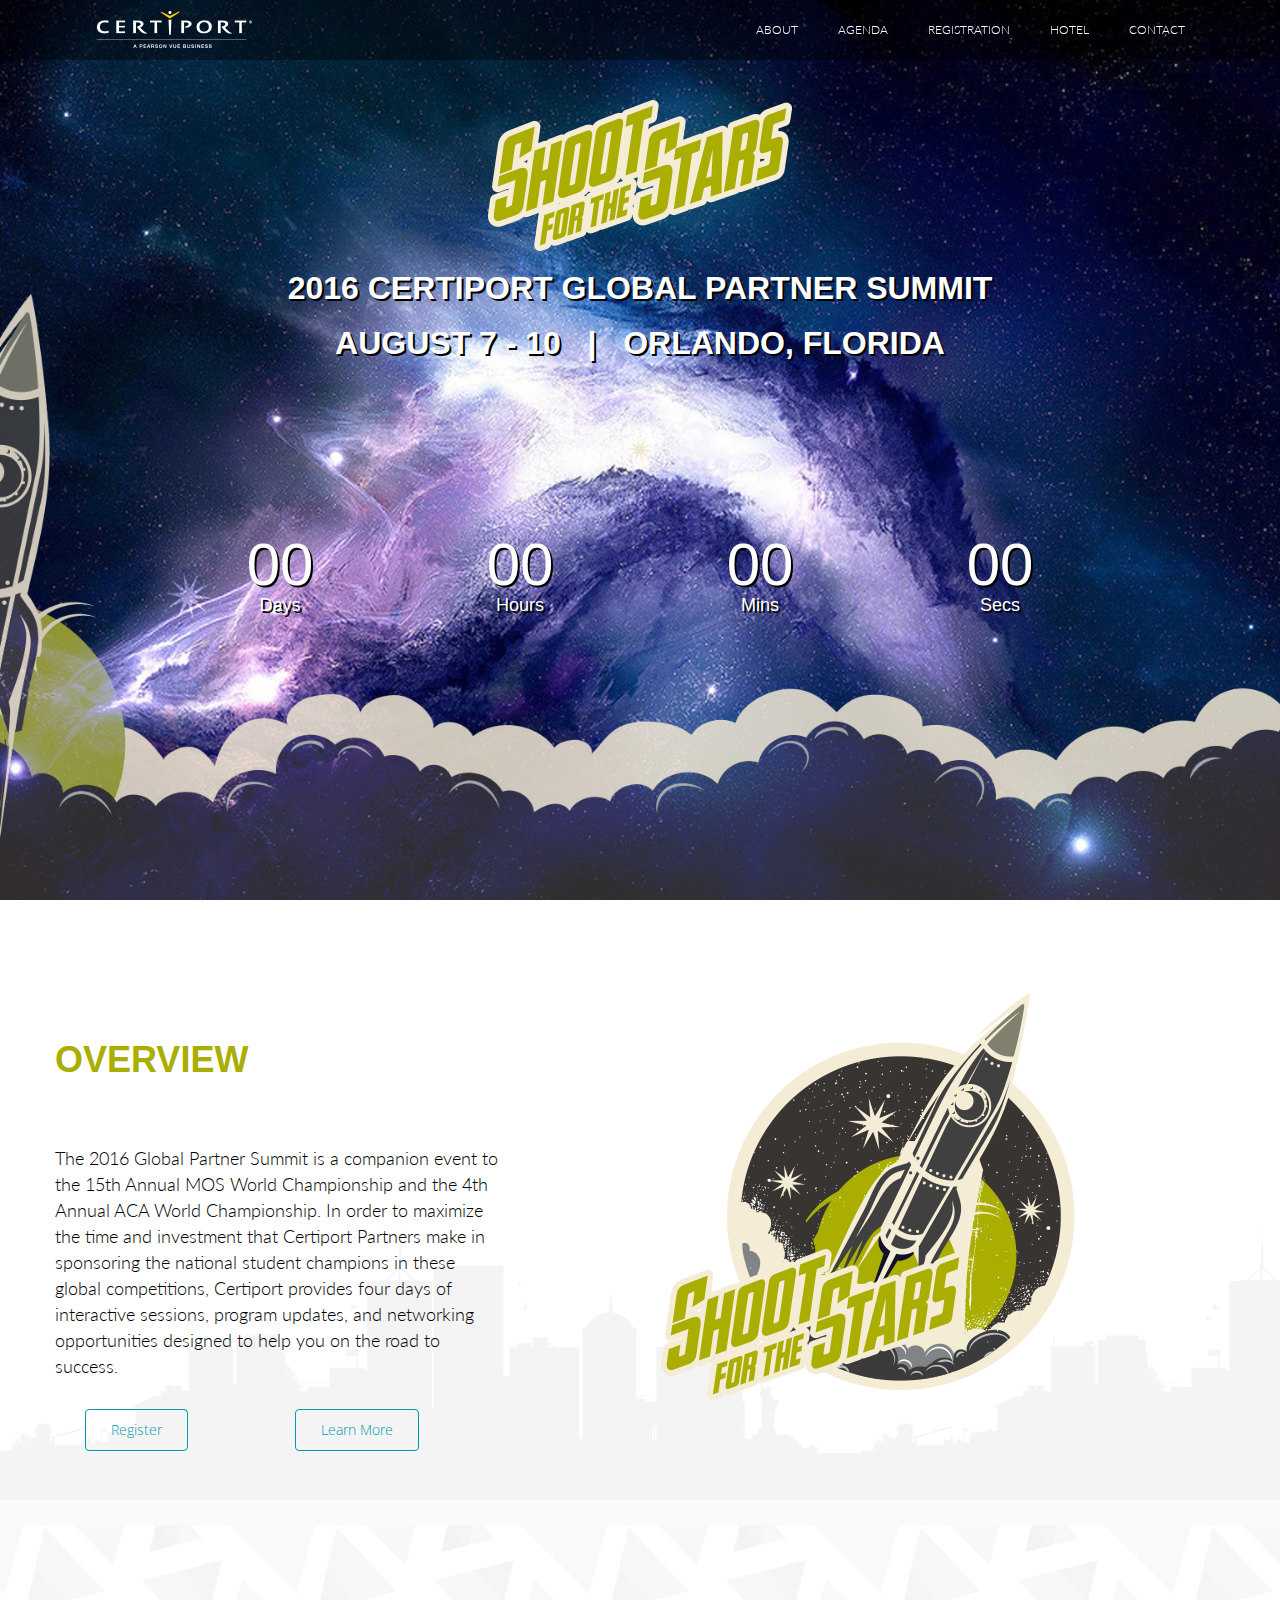
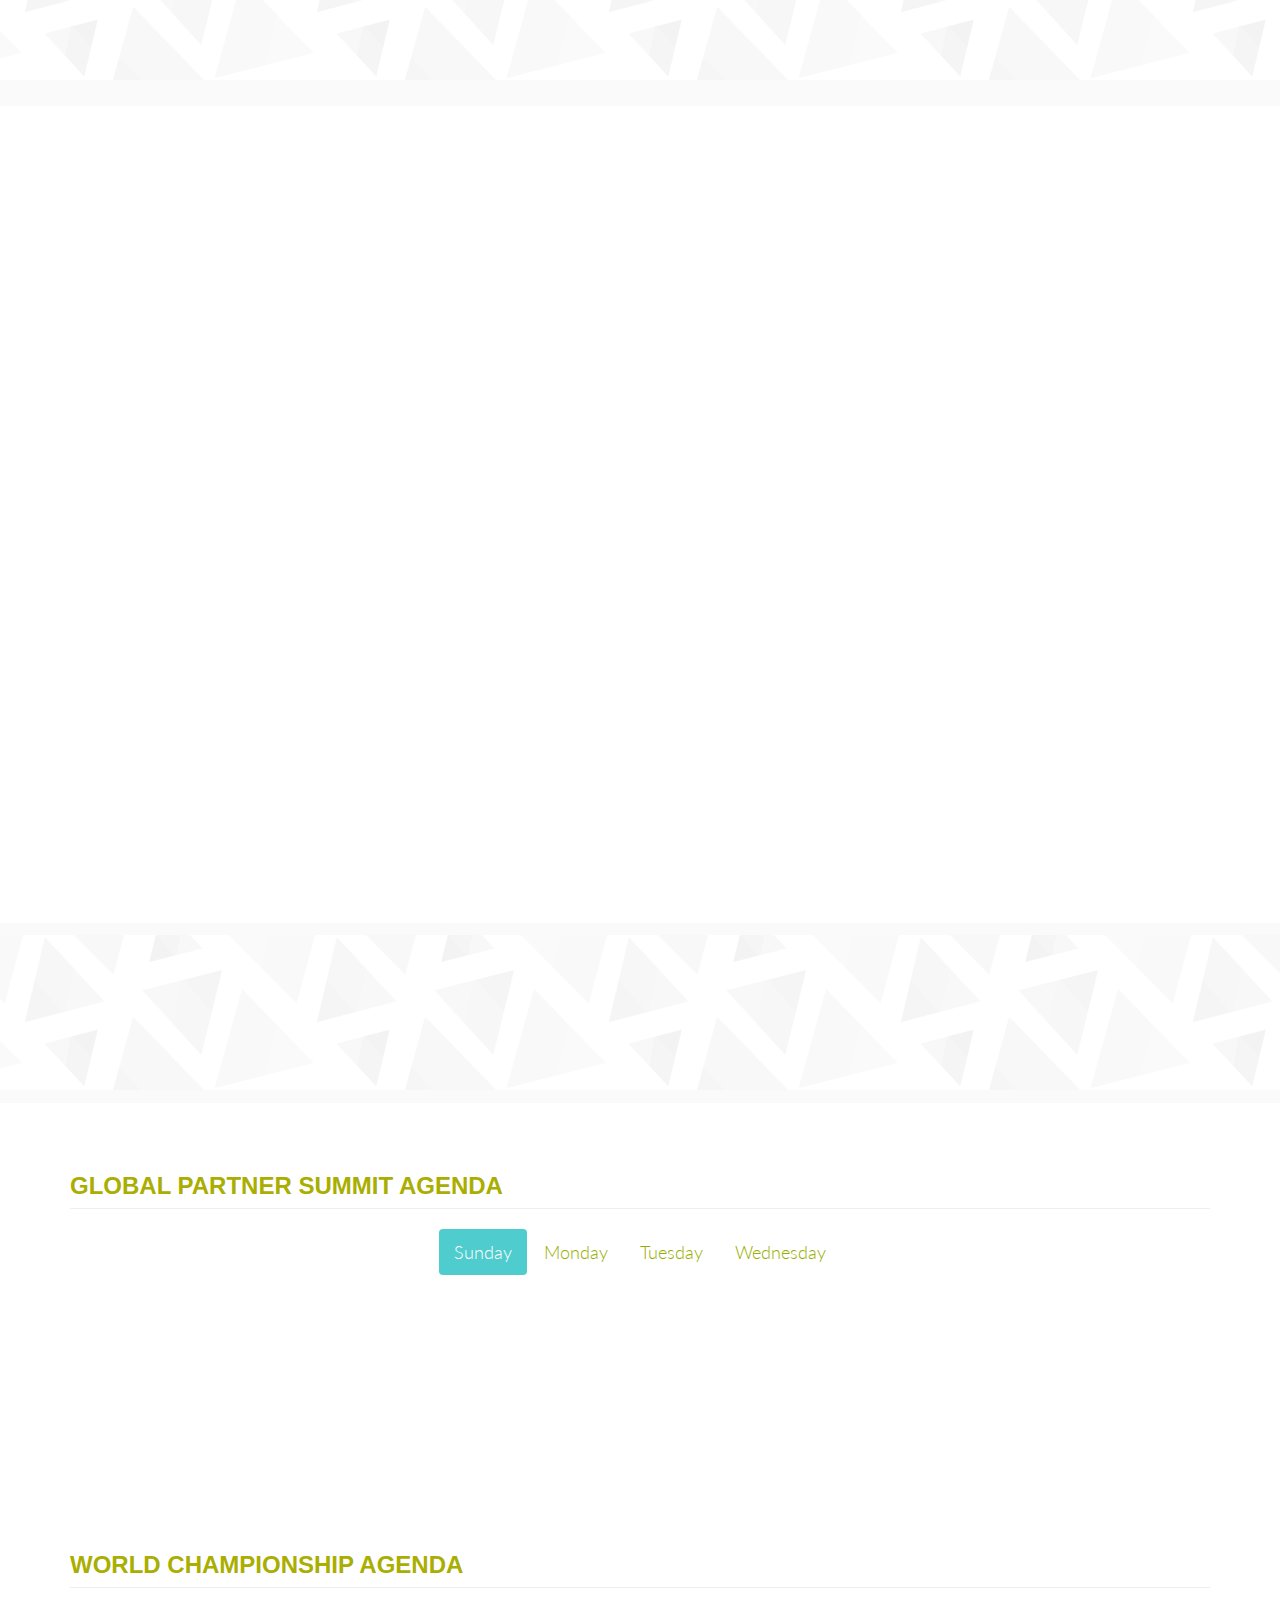
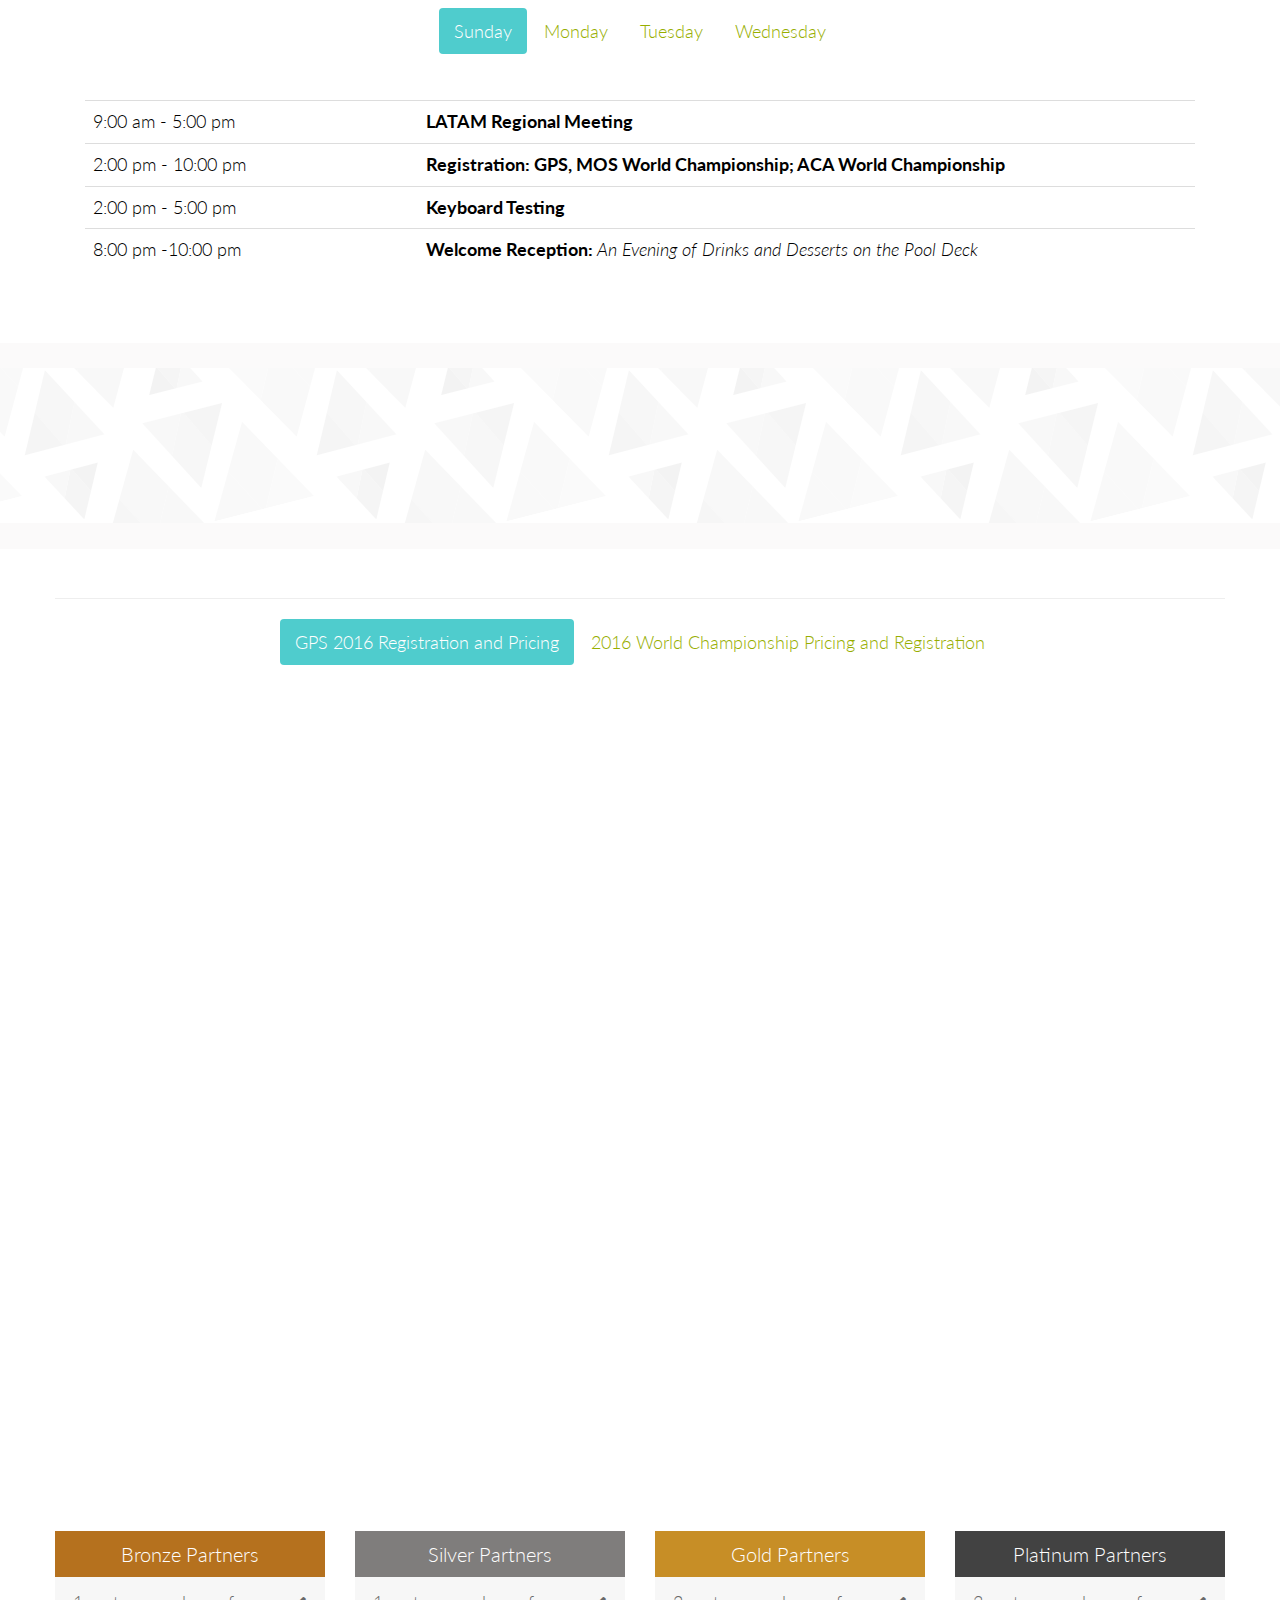
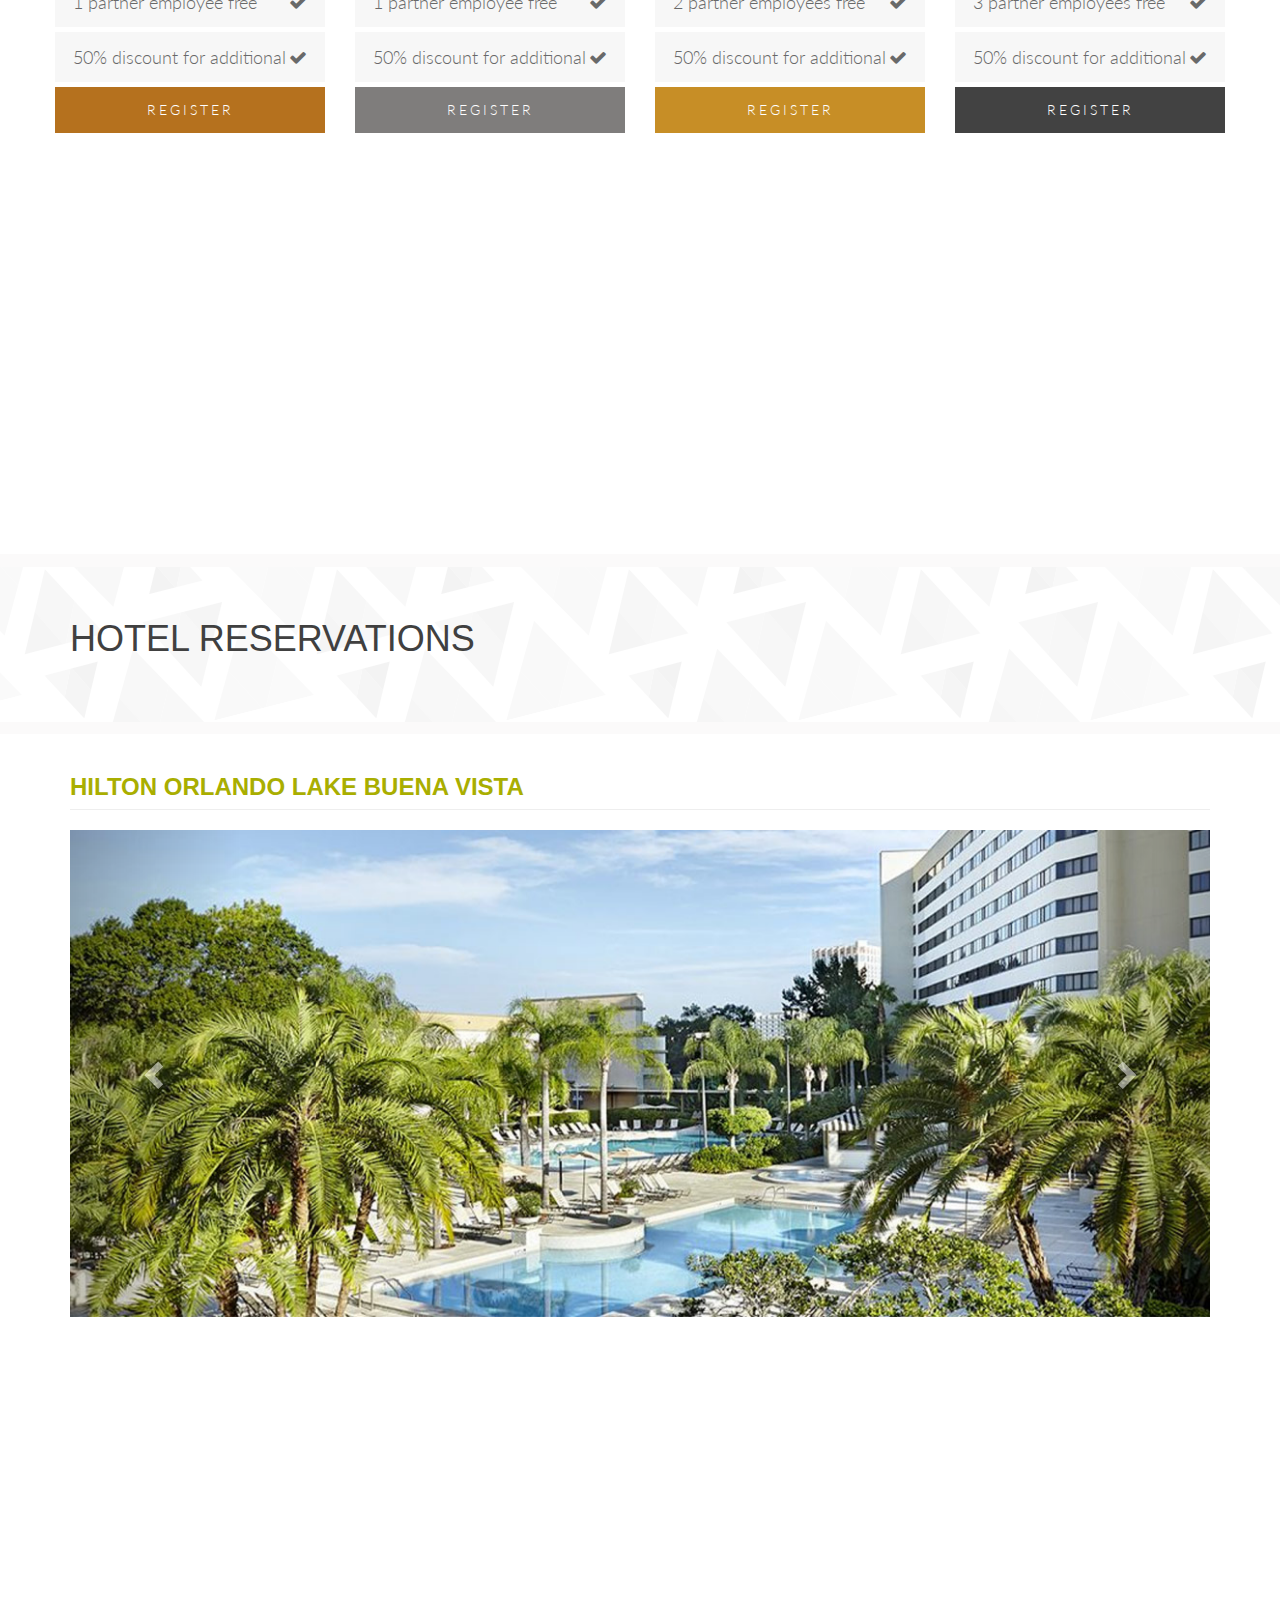
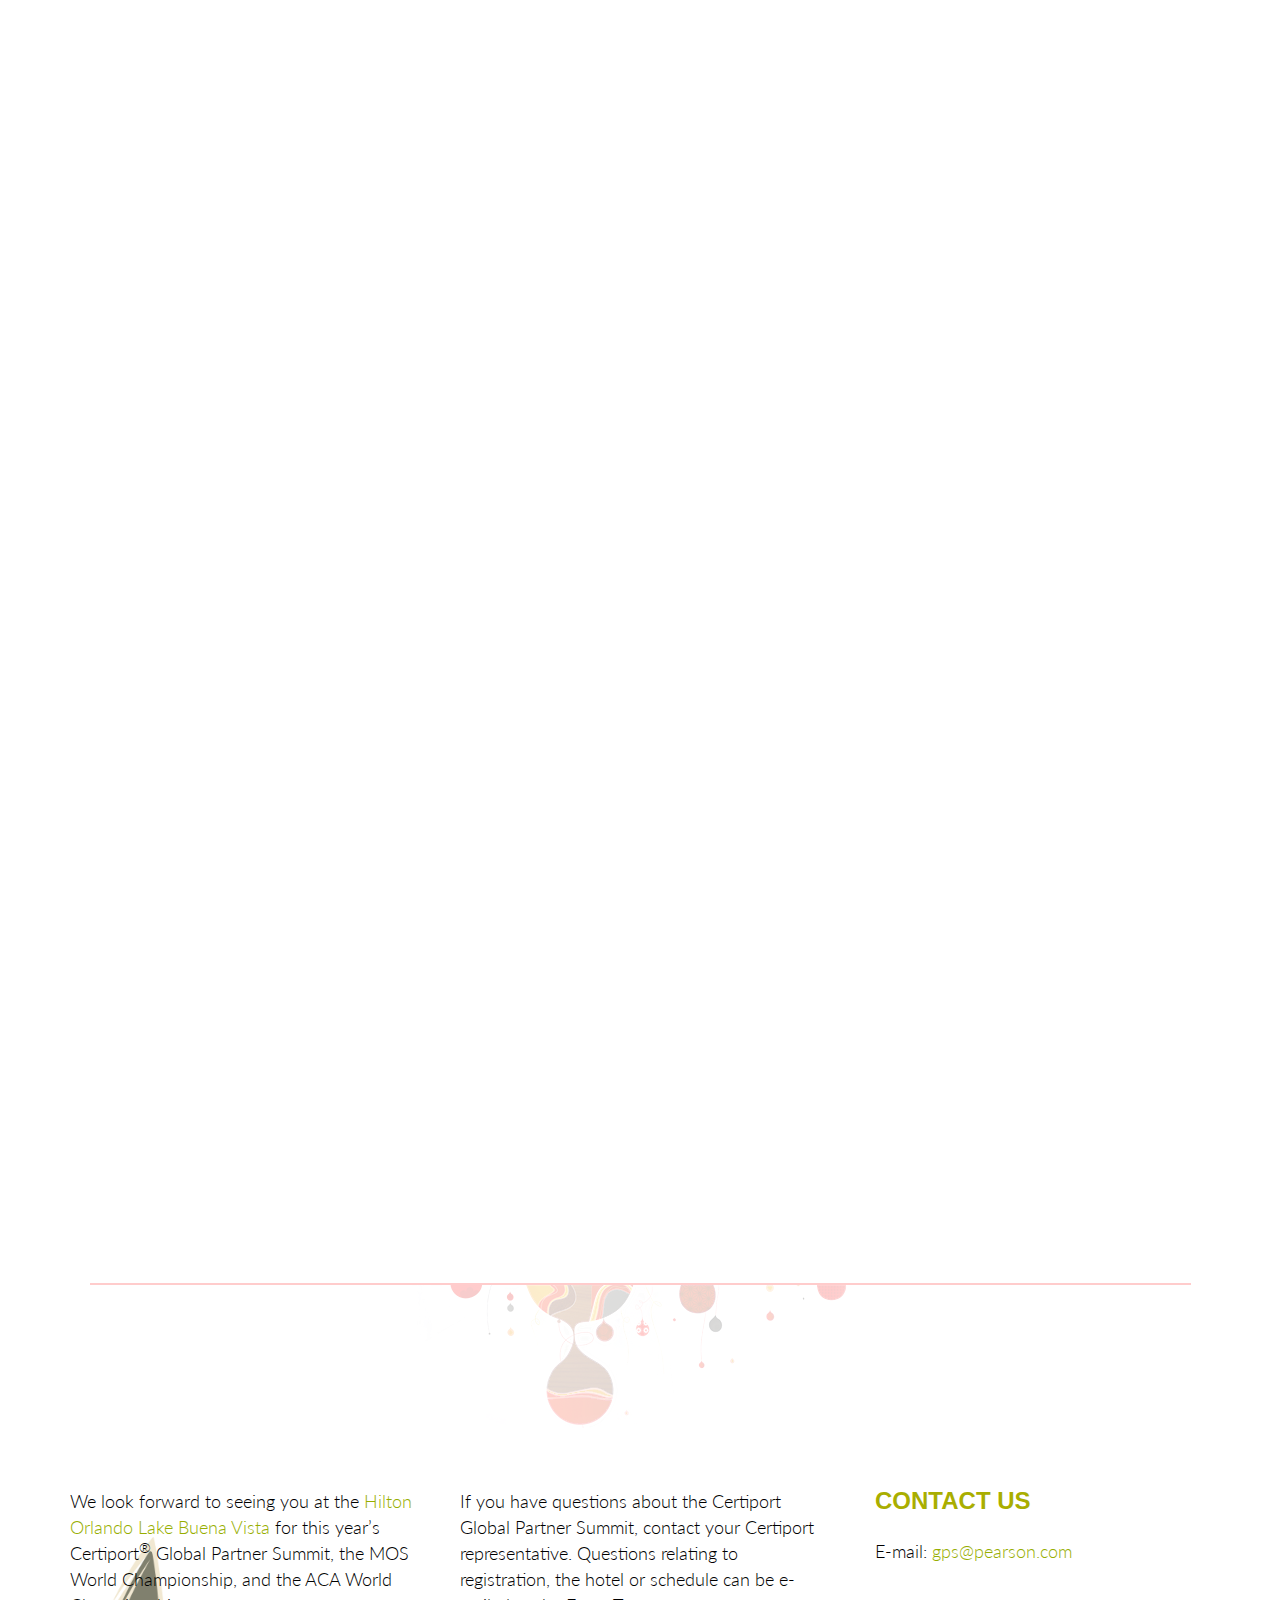
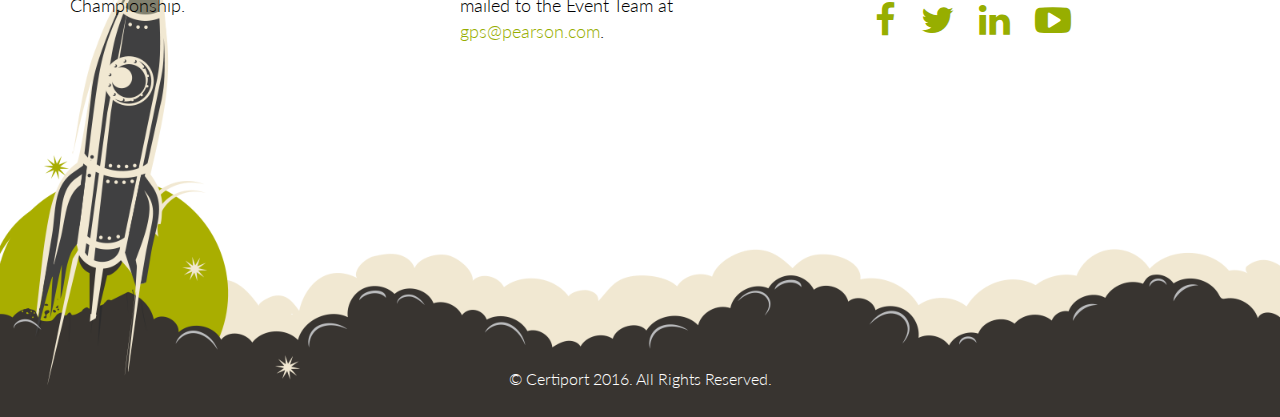
==== commit cfbf52fc: "fixing responsive css" ====
--- a/index.html
+++ b/index.html
@@ -12,7 +12,7 @@
     <link href="css/lightbox.css" rel="stylesheet"> 
 	<link href="css/main.css" rel="stylesheet">
 	<link href="css/responsive.css" rel="stylesheet">
-    <link href='https://fonts.googleapis.com/css?family=Roboto+Condensed:400,700' rel='stylesheet' type='text/css'>
+    <link href="https://fonts.googleapis.com/css?family=Roboto+Condensed:400,700" rel="stylesheet" type="text/css">
     
 	    <script src="js/html5shiv.js"></script>
 	    <script src="js/respond.min.js"></script>   
@@ -727,9 +727,9 @@
                                                 <div class="clients text-center wow fadeInUp" data-wow-duration="500ms" data-wow-delay="300ms">
                                                     <!--<p><img src="images/home/clients.png" class="img-responsive" alt=""></p>
                                                     <h1 class="title">Benefits and Discounts</h1>-->
-                                                    <p>Individuals who register following the early bird registration deadline will be charged the full conference fee of $695.00 (USD). The last day to register for GPS is Wednesday, <strong>7 July 2016</strong>. Any cancellations after <strong>7 July 2016</strong> will result in a $150.00 (USD) cancellation fee. Additionally, registration for one person cannot be exchanged for another.</p>
+                                                    <p>Individuals who register following the early bird registration deadline will be charged the full conference fee of $695.00 (USD). The last day to register for GPS is <strong>Wednesday, 7 July 2016</strong>. Any cancellations after <strong>7 July 2016</strong> will result in a <strong>$150.00 (USD) cancellation fee.</strong> Additionally, registration for one person cannot be exchanged for another.</p>
                                                     <p>A voucher code, specific to your organization, which allows the appropriate number of free registrants according to your partner status, has been sent in a personalized invitation email to one person from your organization. Any attendee from your organization can register using the Web link and the voucher code provided. When the maximum usage for your voucher code has been reached, you will receive an error message. Follow the link in the error message to continue registering additional attendees at the appropriate conference fee rate.</p>
-                                                    <p>The process outlined above is important in order for your organization to qualify for complimentary passes or discounts. If you or someone in your organization has not received a personalized invitation with registration instructions by Friday, <strong>27 May 2016</strong>, please send an email request to <a href="mailto:gps@pearson.com">gps@pearson.com</a>.</p>
+                                                    <p>The process outlined above is important in order for your organization to qualify for complimentary passes or discounts. If you or someone in your organization has not received a personalized invitation with registration instructions by <strong>Friday, 27 May 2016</strong>, please send an email request to <a href="mailto:gps@pearson.com">gps@pearson.com</a>.</p>
                                                 </div>
                                             </div>
                                         </div>
@@ -809,9 +809,9 @@
                                                 <div class="clients text-center wow fadeInUp" data-wow-duration="500ms" data-wow-delay="300ms">
                                                     <!--<p><img src="images/home/clients.png" class="img-responsive" alt=""></p>
                                                     <h1 class="title">Benefits and Discounts</h1>-->
-                                                    <p>Be sure to register your additional chaperone(s) prior to <strong>30 June 2016</strong> to take advantage of the early bird registration discount. The last day to register is Thursday, <strong>7 July 2016</strong>. Any cancellations after <strong>7 July 2016</strong> will result in a $150.00 (USD) cancellation fee. Additionally, registration for one person cannot be exchanged for another.</p>
-                                                    <p>Chaperones are required to be with students during all competition activities. They will not be allowed to participate in GPS. Please plan accordingly. </p>
-                                                    <p>One (1) chaperone is required for every six (6) students under the age of 18. The first chaperone per partner is free. Chaperones can be parents, teachers, partner representatives, etc. Chaperones can be responsible for students participating in both competitions.</p>
+                                                    <p>Be sure to register your additional chaperone(s) prior to <strong>30 June 2016</strong> to take advantage of the early bird registration discount. The last day to register is <strong>Thursday, 7 July 2016</strong>. Any cancellations after <strong>7 July 2016</strong> will result in a <strong>$150.00 (USD) cancellation fee.</strong> Additionally, registration for one person cannot be exchanged for another.</p>
+                                                    <p><strong>Chaperones are required to be with students during all competition activities.</strong> They will not be allowed to participate in GPS. Please plan accordingly. </p>
+                                                    <p><strong>One (1) chaperone is required for every six (6) students under the age of 18.</strong> The first chaperone per partner is free. Chaperones can be parents, teachers, partner representatives, etc. Chaperones can be responsible for students participating in both competitions.</p>
                                                     <p>Parents and other guests who are not registered as chaperones will not be eligible to participate in any event activities. This includes access to meals, receptions, and off-site activities. We will allow family members and additional guests to join the awards ceremony. Competitors (or their respective Partners) simply need to indicate the names of any family or guest members that would like to attend the ceremony by emailing <a href="mailto:gps@pearson.com">gps@pearson.com.</a></p>
                                                     <p>If you are registering on behalf of students and chaperones, please use unique email addresses for each individual.</p>
                                                 </div>
@@ -893,7 +893,7 @@
                     <div class="single-features">
                         <div class="col-sm-6 col-sm-offset-1 align-right wow fadeInLeft" data-wow-duration="500ms" data-wow-delay="300ms">
                             <h2>Hotel Pricing</h2>
-                            <p>Certiport has negotiated a discounted hotel rate of $139.00 (USD) for single/double occupancy; $159.00 for triple occupancy; and $179.00 for quad occupancy. A daily resort fee, currently $24.00 per night, will be waived as part of our group rate – if you book by Friday, July 15 2016. Additionally, Certiport has obtained complimentary guest room and public are internet services for our guests who book rooms with the hotel (a savings of $9.95 per day). </p>                    
+                            <p>Certiport has negotiated a discounted hotel rate of $139.00 (USD) for single/double occupancy; $159.00 for triple occupancy; and $179.00 for quad occupancy. A daily resort fee, currently $24.00 per night, will be waived as part of our group rate – if you book by <strong>Friday, July 15 2016.</strong> Additionally, Certiport has obtained complimentary guest room and public are internet services for our guests who book rooms with the hotel (a savings of $9.95 per day). </p>                    
                         </div>
                         <div class="col-sm-5 wow fadeInRight" data-wow-duration="500ms" data-wow-delay="300ms">
                             <img src="images/hotel/reservations.png" class="img-responsive" alt="">
@@ -908,7 +908,7 @@
                             <p>You are responsible booking your own hotel accommodations. 
                             <br>
                             <br>
-                            The hotel reservation discount deadline is Friday, 15 July 2016. Please note that this time of year is the high-season for tourists and it is extremely likely that the hotel will quickly sell out. 
+                            The hotel reservation discount deadline is <strong>Friday, 15 July 2016.</strong> Please note that this time of year is the high-season for tourists and it is extremely likely that the hotel will quickly sell out. 
                                 <br>
                                 <br>
                             <div class=""><a href="https://resweb.passkey.com/go/Certiport2016" rel="" id="" class="btn btn-common" target="_blank">Reserve Your Room</a></div></p>
@@ -921,7 +921,7 @@
                                 <br>
                                 <br>
                             To learn about the wide variety of transportation options in the Orlando area, <a href="http://www.visitorlando.com/plan-your-trip/transportation/" target="_blank">click here.</a>
-                            </p></p>                    
+                            </p>                    
                         </div>
                         <div class="col-sm-5 wow fadeInRight" data-wow-duration="500ms" data-wow-delay="300ms">
                             <img src="images/hotel/travel.png" class="img-responsive" alt="">
--- a/css/main.css
+++ b/css/main.css
@@ -2722,7 +2722,7 @@
 #countdown {
   display: block;
   max-width: 960px;
-  margin: 80px auto 100px;
+  margin: 30px auto 100px;
 }
 
 
--- a/css/responsive.css
+++ b/css/responsive.css
@@ -204,10 +204,14 @@
     padding: 30px 0;
   }
 
-  #header {
-    /*padding-bottom: 40px;
-    padding-top: 10px;*/
-  }
+  .coming-soon h3 {
+    font-size: 22px;
+  }
+
+  /*#header {
+    padding-bottom: 40px;
+    padding-top: 10px;
+  }*/
 
   .social-icons.pull-right{
     float: left !important;
@@ -451,7 +455,7 @@
   }
 
   .portfolio-filter li a{
-    padding: 0 15px;
+    padding: 0 15px;.coming
   }
 
   /*Coming Soon CSS*/
@@ -583,7 +587,7 @@
   }
 
   #countdown li > span {
-    font-size: 14px;
+    font-size: 32px;
     line-height: 14px;
     margin-top: 10px;
   }
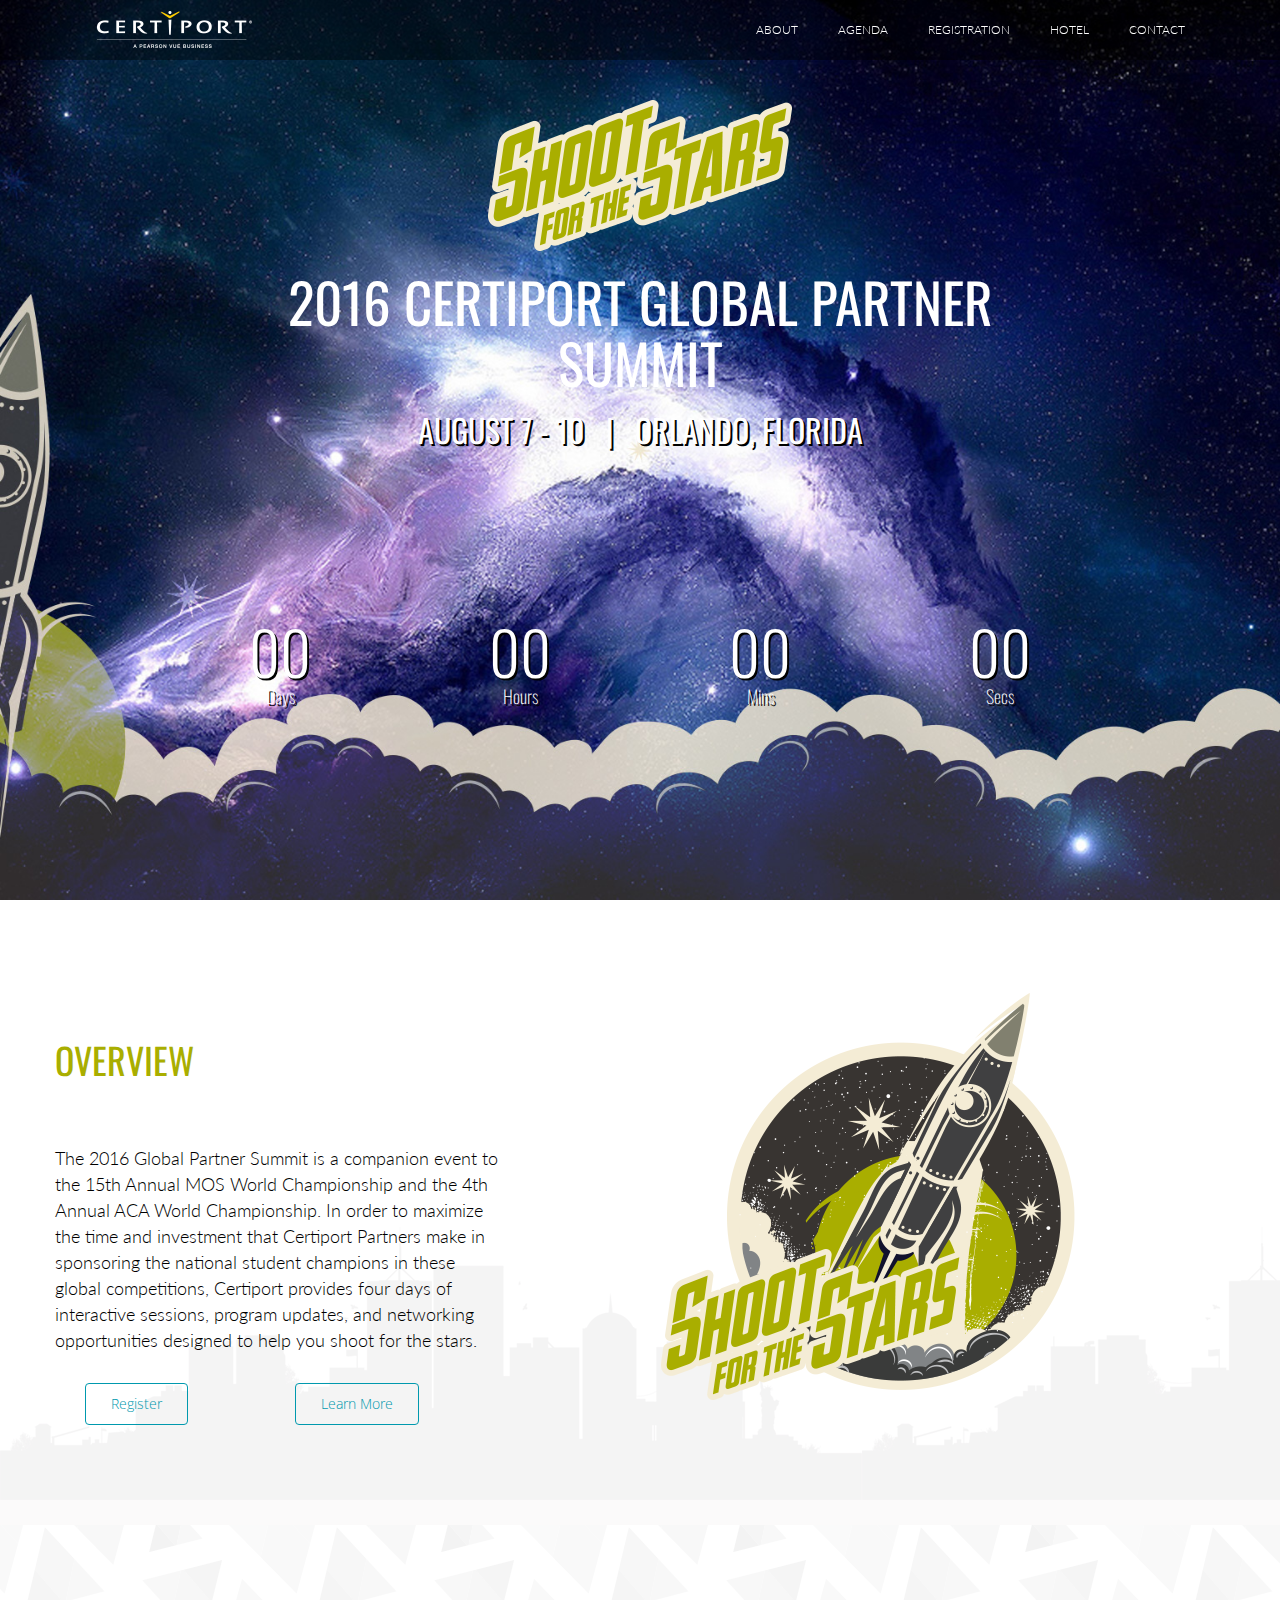
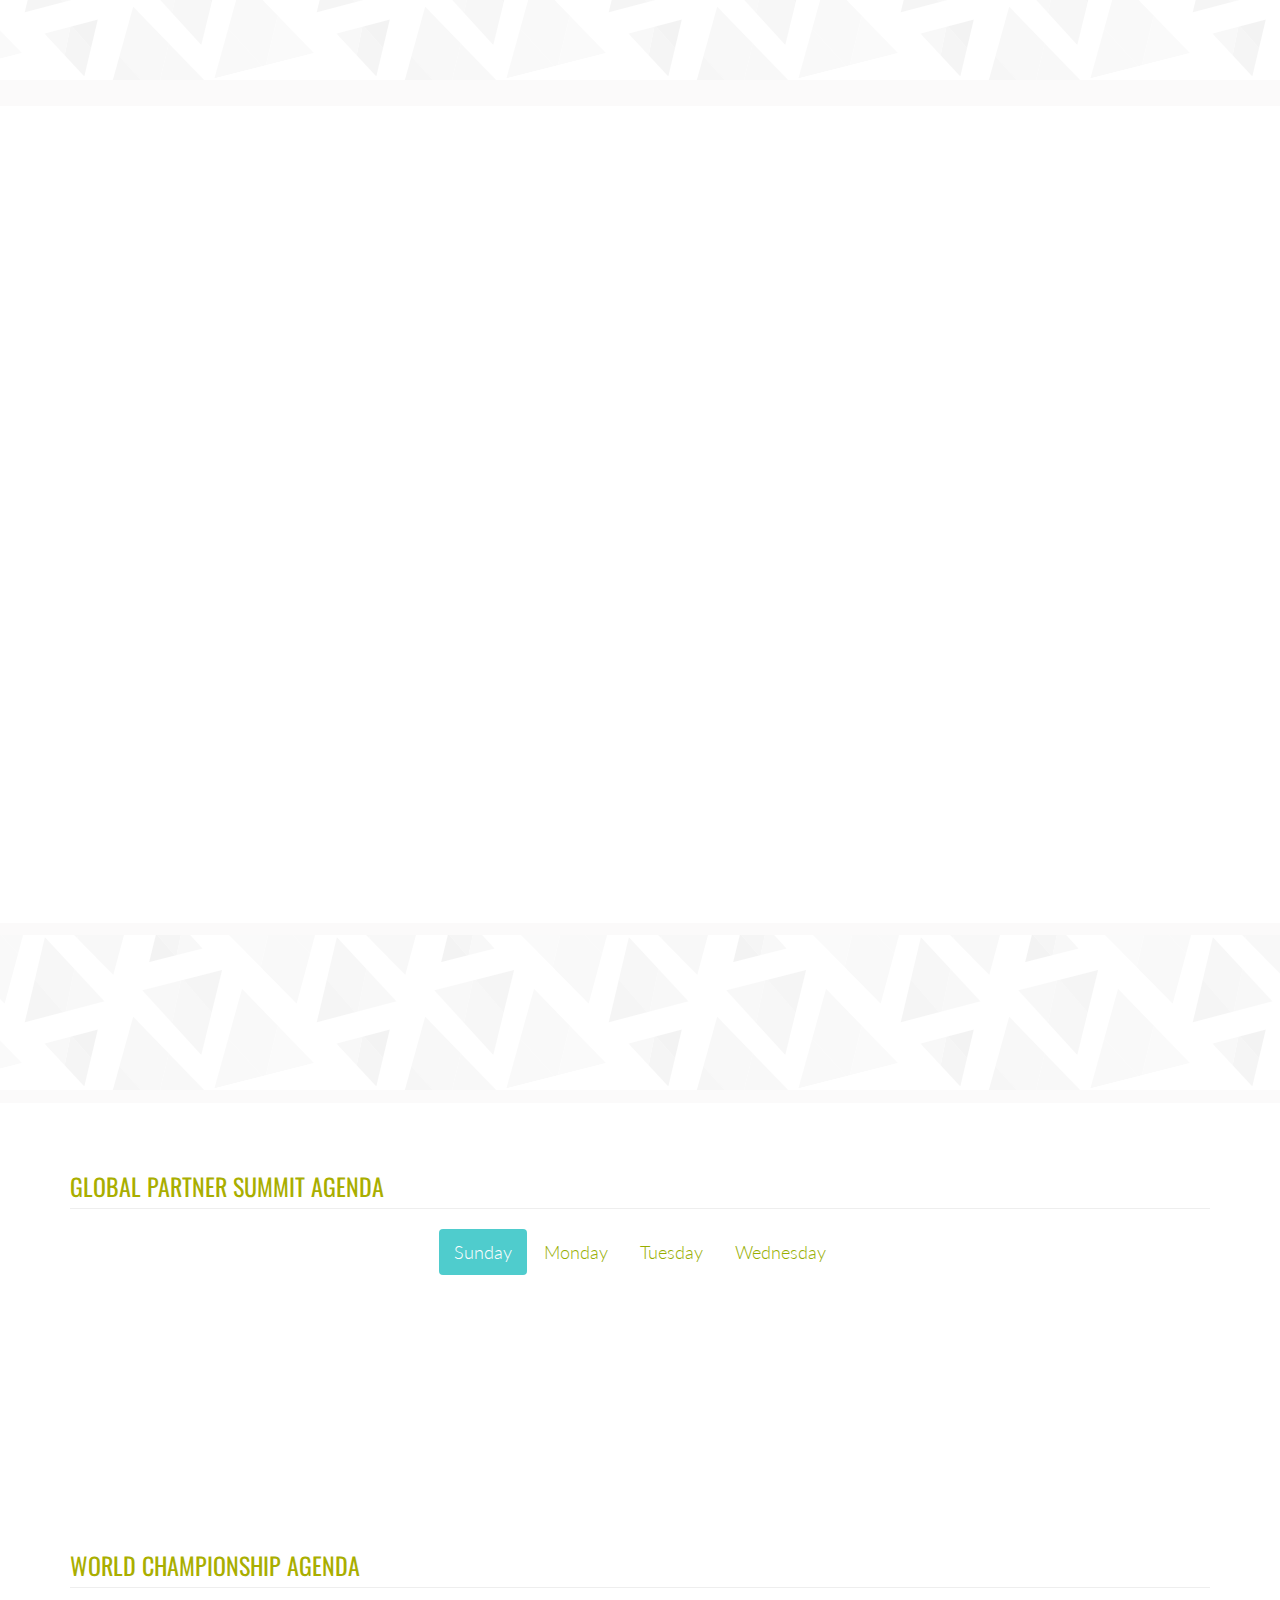
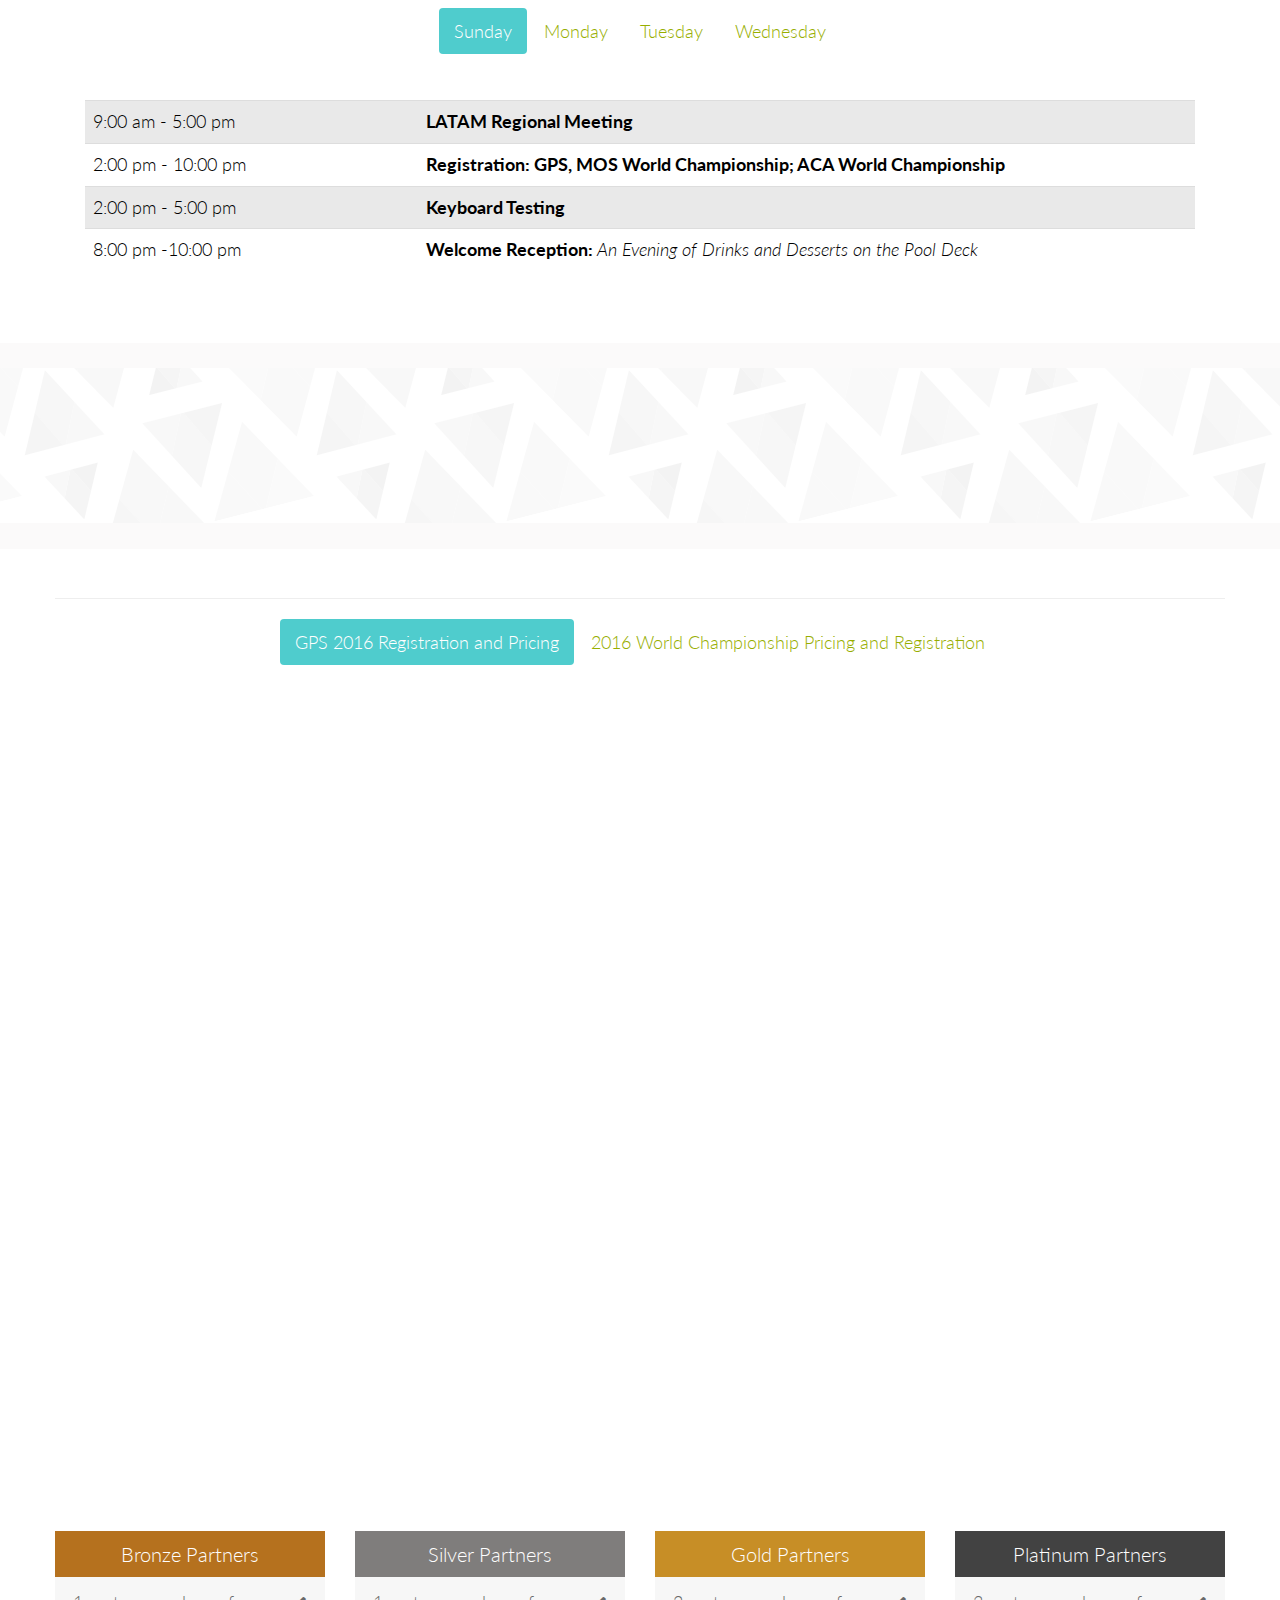
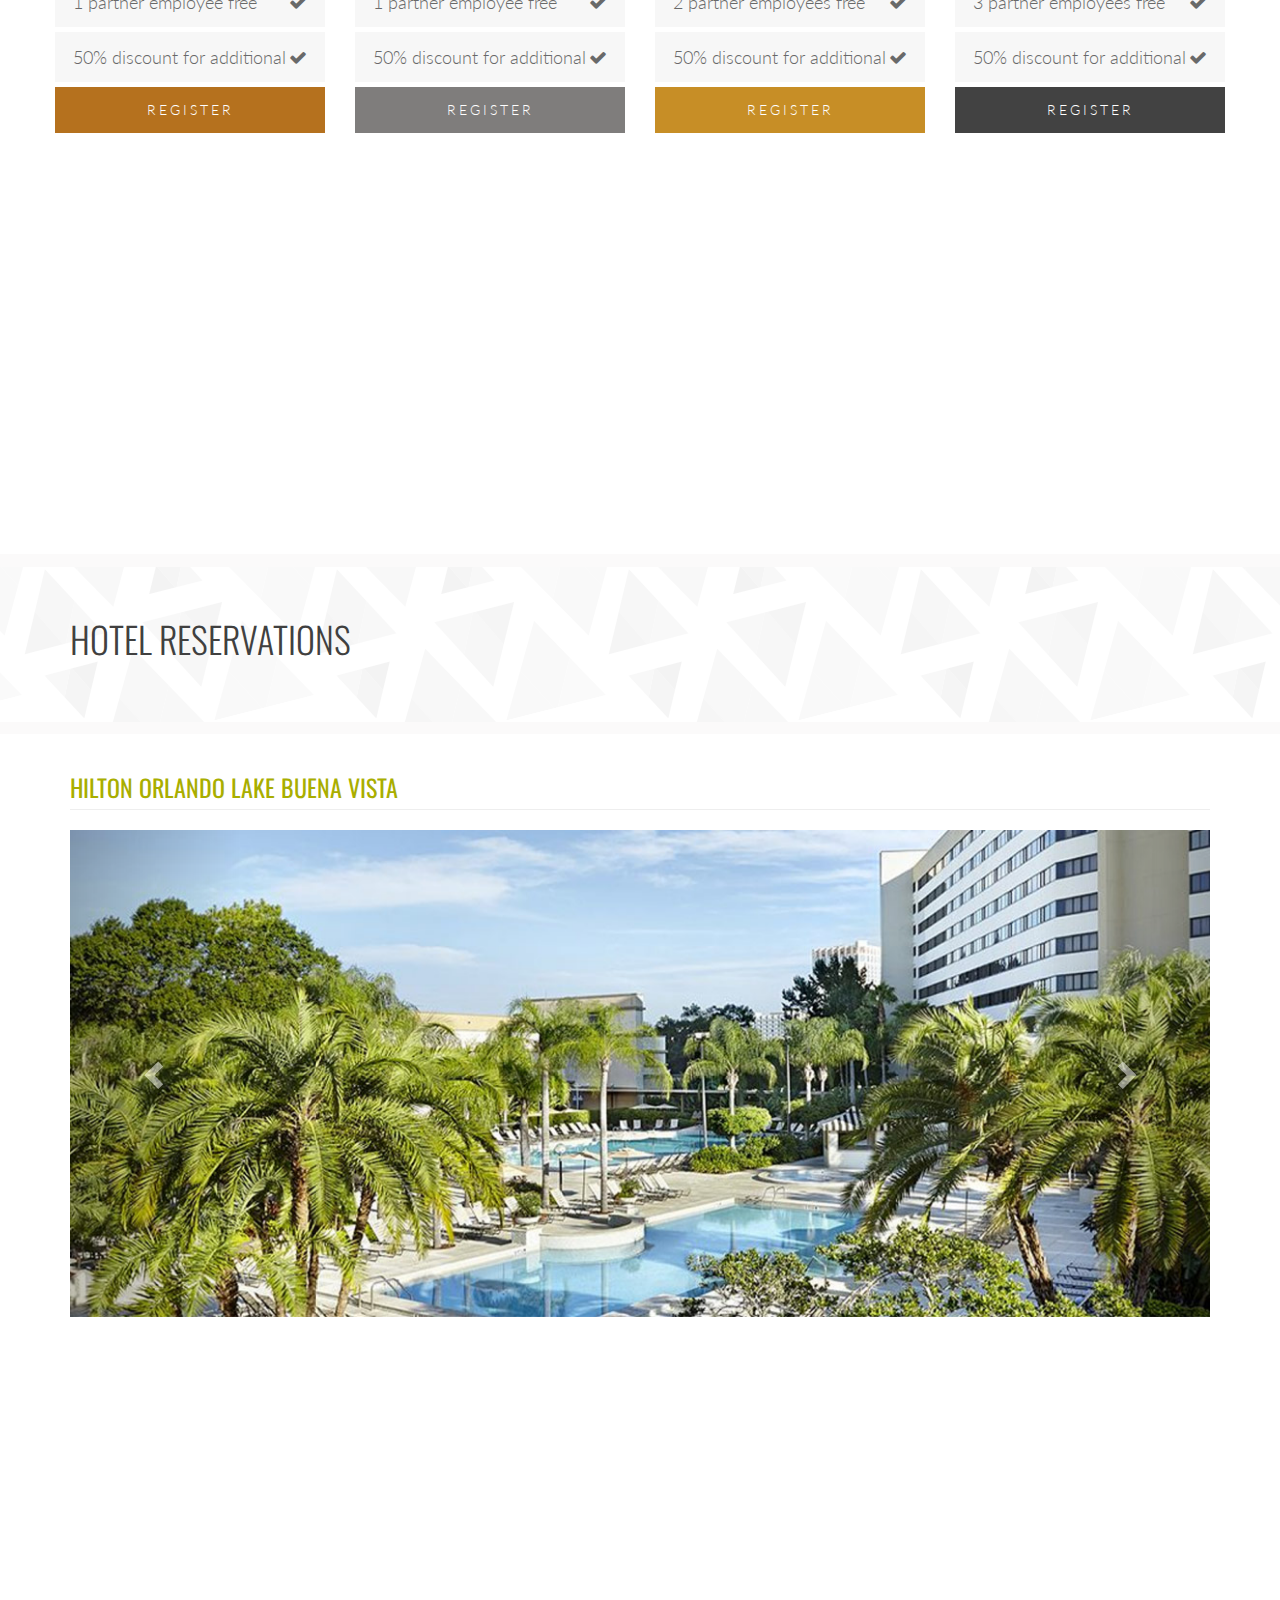
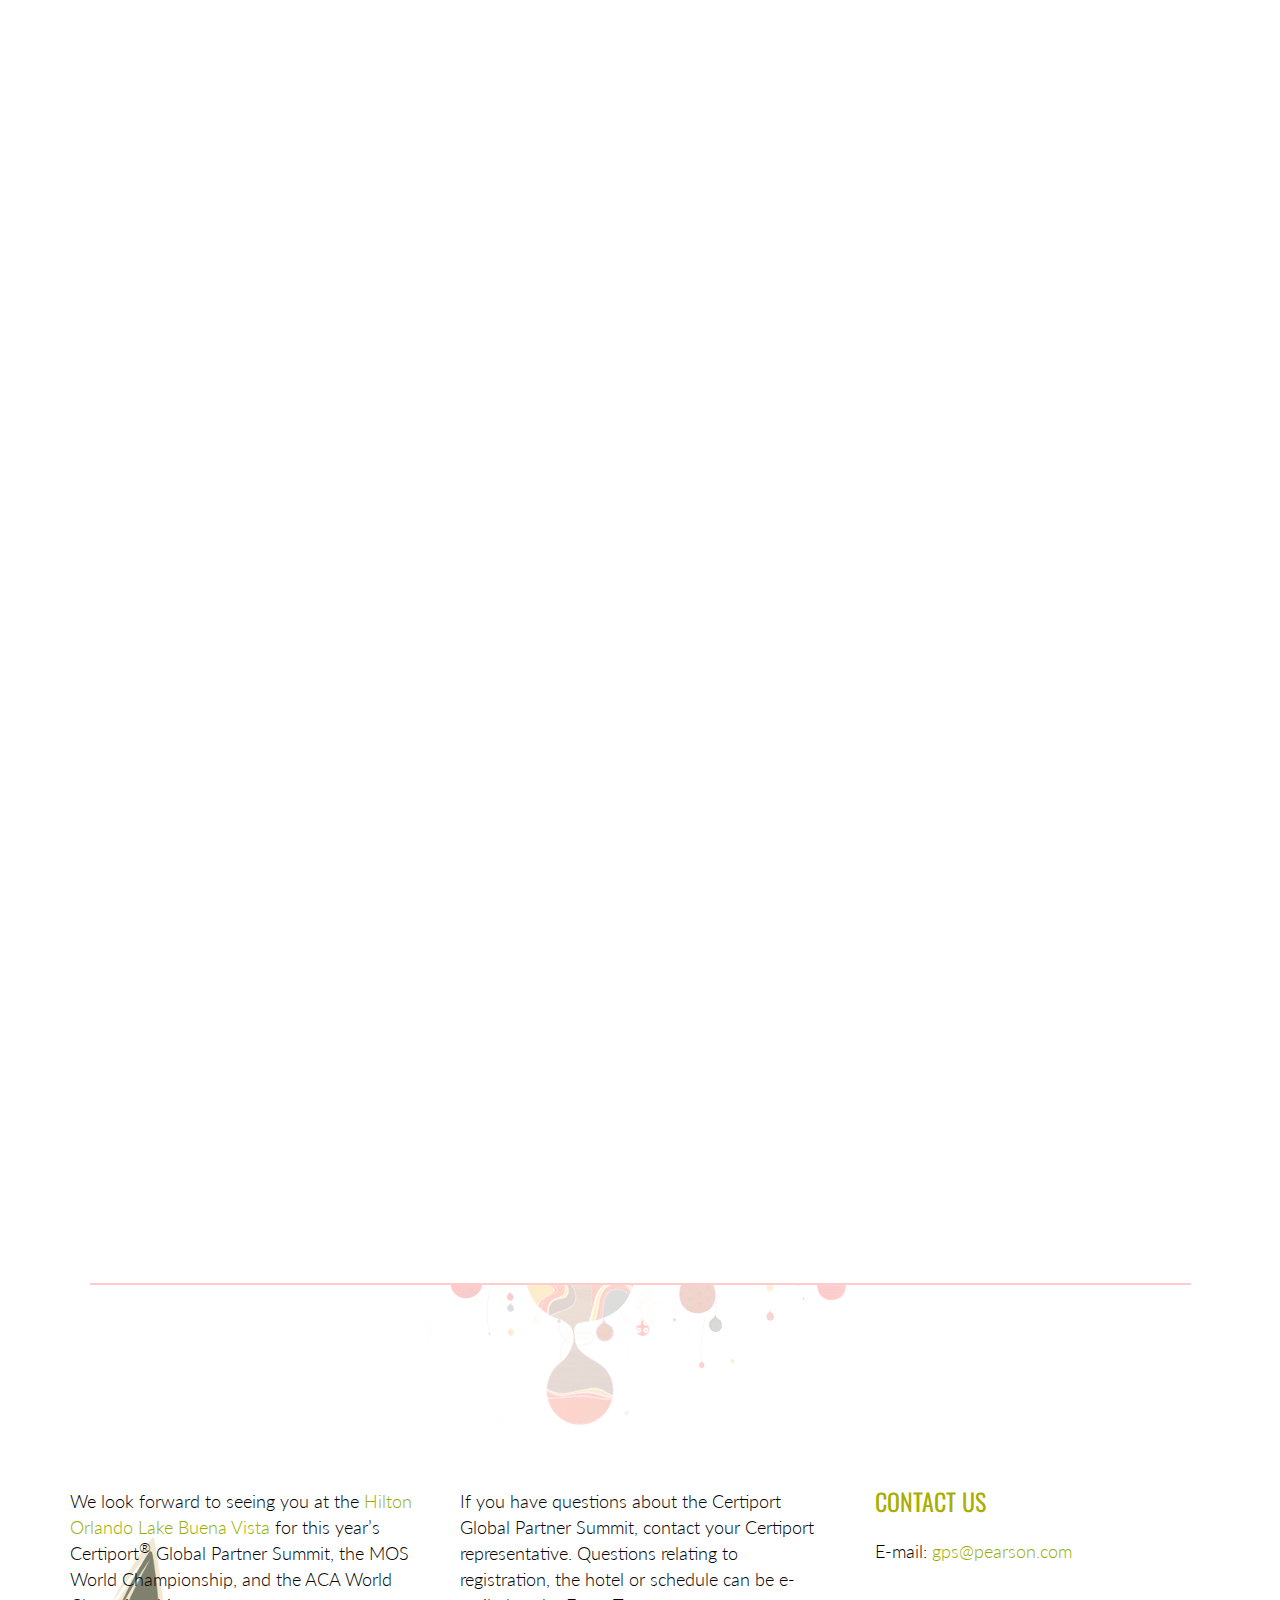
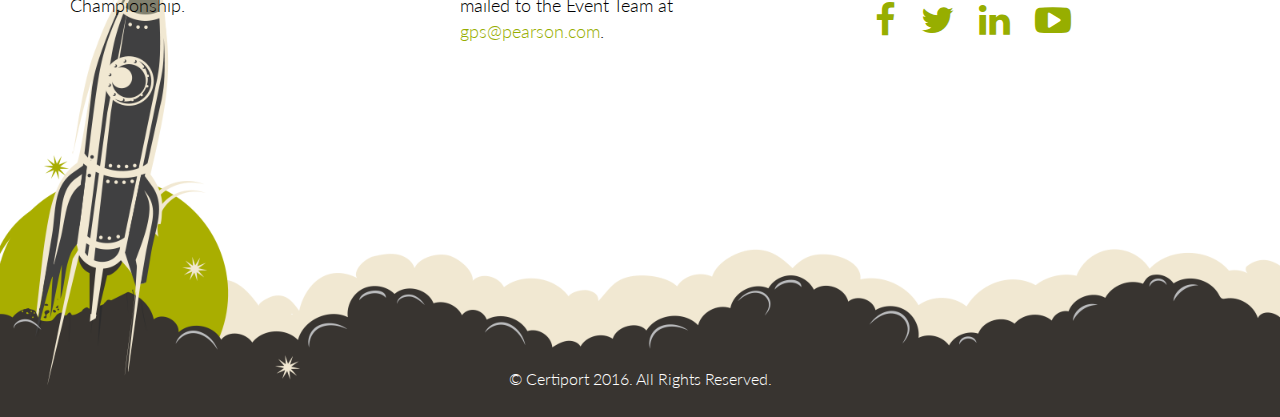
==== commit a5850bec: "merging camilles draft" ====
--- a/index.html
+++ b/index.html
@@ -12,7 +12,7 @@
     <link href="css/lightbox.css" rel="stylesheet"> 
 	<link href="css/main.css" rel="stylesheet">
 	<link href="css/responsive.css" rel="stylesheet">
-    <link href="https://fonts.googleapis.com/css?family=Roboto+Condensed:400,700" rel="stylesheet" type="text/css">
+    <link href='https://fonts.googleapis.com/css?family=Oswald:400,300,700' rel='stylesheet' type='text/css'>
     
 	    <script src="js/html5shiv.js"></script>
 	    <script src="js/respond.min.js"></script>   
@@ -61,7 +61,7 @@
                 <div class="col-sm-8 col-sm-offset-2">                    
                     	<div class="coming-soon  wow fadeInUp animated" data-wow-offset="120" data-wow-duration="1.5s">
                     		<p align="center"><img src="images/home/slider/title.png" alt="Shoot for the Stars"></p>
-                            <h3>2016 CERTIPORT GLOBAL PARTNER SUMMIT</h3>
+                            <h1>2016 CERTIPORT GLOBAL PARTNER SUMMIT</h1>
                             <h3>AUGUST 7 - 10&nbsp;&nbsp;&nbsp;|&nbsp;&nbsp;&nbsp;Orlando, Florida</h3>
                     	</div>                                  
                 </div>
@@ -99,18 +99,20 @@
                 <div class="main-slider">
                     <div class="slide-text">
                         <h1>Overview</h1>
-                        <p>The 2016 Global Partner Summit is a companion event to the 15th Annual MOS World Championship and the 4th Annual ACA World Championship. In order to maximize the time and investment that Certiport Partners make in sponsoring the national student champions in these global competitions, Certiport provides four days of interactive sessions, program updates, and networking opportunities designed to help you on the road to success.</p>
+                        <p>The 2016 Global Partner Summit is a companion event to the 15th Annual MOS World Championship and the 4th Annual ACA World Championship. In order to maximize the time and investment that Certiport Partners make in sponsoring the national student champions in these global competitions, Certiport provides four days of interactive sessions, program updates, and networking opportunities designed to help you shoot for the stars.</p>
                         <div class="col-md-12">
-                            <div class="col-md-6"><a href="#" class="btn btn-common">Register</a></div>
+                            <div class="col-md-6"><a href="#myAnchor3" rel="" id="anchor7" class="btn btn-common">Register</a></div>
                             <div class="col-md-6"><a href="#myAnchor4" rel="" id="anchor4" class="btn btn-common">Learn More</a></div>
                         </div>
                     </div>
-                    <img src="images/home/slider/starry-sky.png" class="slider-starry-sky" alt="slider image">
-                    <img src="images/home/slider/rocket.png" class="slider-rocket" alt="slider image">
-                    <img src="images/home/slider/star-middle.png" class="slider-star-middle" alt="slider image">
-                    <img src="images/home/slider/star-left.png" class="slider-star-left" alt="slider image">
-                    <img src="images/home/slider/star-right.png" class="slider-star-right" alt="slider image">
-                    <img src="images/home/slider/title.png" class="slider-title" alt="slider image">
+                    <div class="sliderImages padding wow fadeIn" data-wow-duration="1000ms" data-wow-delay="300ms">
+                        <img src="images/home/slider/starry-sky.png" class="slider-starry-sky" alt="slider image">
+                        <img src="images/home/slider/rocket.png" class="slider-rocket" alt="slider image">
+                        <img src="images/home/slider/star-middle.png" class="slider-star-middle" alt="slider image">
+                        <img src="images/home/slider/star-left.png" class="slider-star-left" alt="slider image">
+                        <img src="images/home/slider/star-right.png" class="slider-star-right" alt="slider image">
+                        <img src="images/home/slider/title.png" class="slider-title" alt="slider image">
+                    </div>    
                 </div>
             </div>
         </div>
@@ -124,7 +126,7 @@
              <div class="container">
                 <div class="row">
                     <div class="action">
-                        <div class="col-sm-7 wow fadeInLeft" data-wow-duration="500ms" data-wow-delay="300ms">
+                        <div class="col-sm-7 wow fadeInLeft" data-wow-duration="500ms" data-wow-delay="500ms">
                             <h1 class="title">More about GPS</h1>
                             <p>The 2016 Global Partner Summit includes:</p>
                         </div>
@@ -607,7 +609,7 @@
                     <div class="action take-tour">
                         <div class="col-sm-7 wow fadeInLeft" data-wow-duration="500ms" data-wow-delay="300ms">
                             <h1 class="title">Pricing and Registration</h1>
-                            <p>Please click below to Register for your event.</p>
+                            <p>Please click below to register for GPS.</p>
                         </div>
                         <div class="col-sm-5 text-center wow fadeInRight" data-wow-duration="500ms" data-wow-delay="300ms">
                             <div class="tour-button">
@@ -679,7 +681,7 @@
                                                                     <li>1 partner employee free<span><i class="fa fa-check"></i></span></li>
                                                                     <li>50% discount for additional<span><i class="fa fa-check"></i></span></li>
                                                                 </ul>
-                                                                <a href="#" class="btn btn-buynow">Register</a>
+                                                                <a href="http://www.cvent.com/d/ffqf5h" class="btn btn-buynow" target="_blank">Register</a>
                                                             </div>
                                                         </div>
                                                         <div class="col-sm-6 col-md-3">
@@ -692,7 +694,7 @@
                                                                     <li>1 partner employee free<span><i class="fa fa-check"></i></span></li>
                                                                     <li>50% discount for additional<span><i class="fa fa-check"></i></span></li>
                                                                 </ul>
-                                                                <a href="#" class="btn btn-buynow btn-hightlight">Register</a>
+                                                                <a href="http://www.cvent.com/d/ffqf5h" class="btn btn-buynow btn-hightlight" target="_blank">Register</a>
                                                             </div>
                                                         </div>
                                                         <div class="col-sm-6 col-md-3">
@@ -705,7 +707,7 @@
                                                                     <li>2 partner employees free<span><i class="fa fa-check"></i></span></li>
                                                                     <li>50% discount for additional<span><i class="fa fa-check"></i></span></li>
                                                                 </ul>
-                                                                <a href="#" class="btn btn-buynow">Register</a>
+                                                                <a href="http://www.cvent.com/d/ffqf5h" class="btn btn-buynow" target="_blank">Register</a>
                                                             </div>
                                                         </div>
                                                         <div class="col-sm-6 col-md-3">
@@ -718,7 +720,7 @@
                                                                     <li>3 partner employees free<span><i class="fa fa-check"></i></span></li>
                                                                     <li>50% discount for additional<span><i class="fa fa-check"></i></span></li>
                                                                 </ul>
-                                                                <a href="#" class="btn btn-buynow">Register</a>
+                                                                <a href="http://www.cvent.com/d/ffqf5h" class="btn btn-buynow" target="_blank">Register</a>
                                                             </div>
                                                         </div>
                                                     </div>
@@ -739,11 +741,11 @@
                                 <div class="tab-pane fade" id="tab3-item2">
 
 
-                                    <section id="company-information2" class="padding fadeIn" data-wow-duration="1000ms" data-wow-delay="300ms">
+                                    <section id="company-information2" class="padding wow fadeIn" data-wow-duration="1000ms" data-wow-delay="300ms">
                                         <div class="container">
                                             <div class="row">
                                                 <div class="col-sm-6">
-                                                    <!--<img src="images/aboutus/1.png" class="img-responsive" alt="">-->
+                                                    <img src="images/aboutus/2.png" class="img-responsive" alt="">
                                                 </div>
                                                 <div class="col-sm-6">
                                                     <h2>2016 World Championship Pricing and Registration</h2>
@@ -776,7 +778,7 @@
                                                                 <ul>                            
                                                                     <li>Free<span><i class="fa fa-check"></i></span></li>
                                                                 </ul>
-                                                                <a href="#" class="btn btn-buynow">Register</a>
+                                                                <a href="http://www.cvent.com/d/xfqrgb" class="btn btn-buynow" target="_blank">Register</a>
                                                             </div>
                                                         </div>
                                                         <div class="col-sm-6 col-md-4">
@@ -788,7 +790,7 @@
                                                                 <ul>
                                                                     <li>ONE (1) chaperone per partner is free<span><i class="fa fa-check"></i></span></li>
                                                                 </ul>
-                                                                <a href="#" class="btn btn-buynow btn-hightlight">Register</a>
+                                                                <a href="http://www.cvent.com/d/xfqrgb" class="btn btn-buynow btn-hightlight" target="_blank">Register</a>
                                                             </div>
                                                         </div>
                                                         <div class="col-sm-6 col-md-4">
@@ -800,7 +802,7 @@
                                                                 <ul>
                                                                     <li>50% early-bird discount<span><i class="fa fa-check"></i></span></li>
                                                                 </ul>
-                                                                <a href="#" class="btn btn-buynow">Register</a>
+                                                                <a href="http://www.cvent.com/d/xfqrgb" class="btn btn-buynow" target="_blank">Register</a>
                                                             </div>
                                                         </div>
                                                     </div>
--- a/css/main.css
+++ b/css/main.css
@@ -56,7 +56,7 @@
   h1, h2, h3, h4, h5, h6 {
     font-family: 'Oswald', sans-serif;
       text-transform: uppercase;
-    font-weight: 700;
+    font-weight: 400;
   }
 
   h1{
@@ -564,6 +564,7 @@
 /*************************
 *******Home Page******
 **************************/
+
 #home-slider {
   background: url(../images/home/slider-bg.png) 0 100% repeat-x;
   position: relative;
@@ -824,7 +825,7 @@
 }
 
 .tour-button {
-  background-image: url(../images/home/tour-icon2.png);
+  /*background-image: url(../images/home/tour-icon2.png);*/
   height: 100%;
   background-repeat: no-repeat;
   position: absolute;
@@ -2706,7 +2707,7 @@
   color: #FFFFFF;
   font-size: 60px;
   font-weight: 300;
-  font-family: 'Roboto', sans-serif;
+  font-family: 'Oswald', sans-serif;
   display: block;
   text-align: center;
 }
--- a/css/responsive.css
+++ b/css/responsive.css
@@ -84,10 +84,10 @@
   #home-slider {
     margin-top: 30px;
   }
-
+/*
   #home-slider .main-slider {
     height: 250px;
-  }
+  }*/
 
   #home-slider .slide-text {
     top: 0;
@@ -98,7 +98,7 @@
     margin-top: 0;
   }
 
-  #home-slider .slider-hill {
+  #home-slider .slider-starry-sky {
     width: 400px;
   }
 
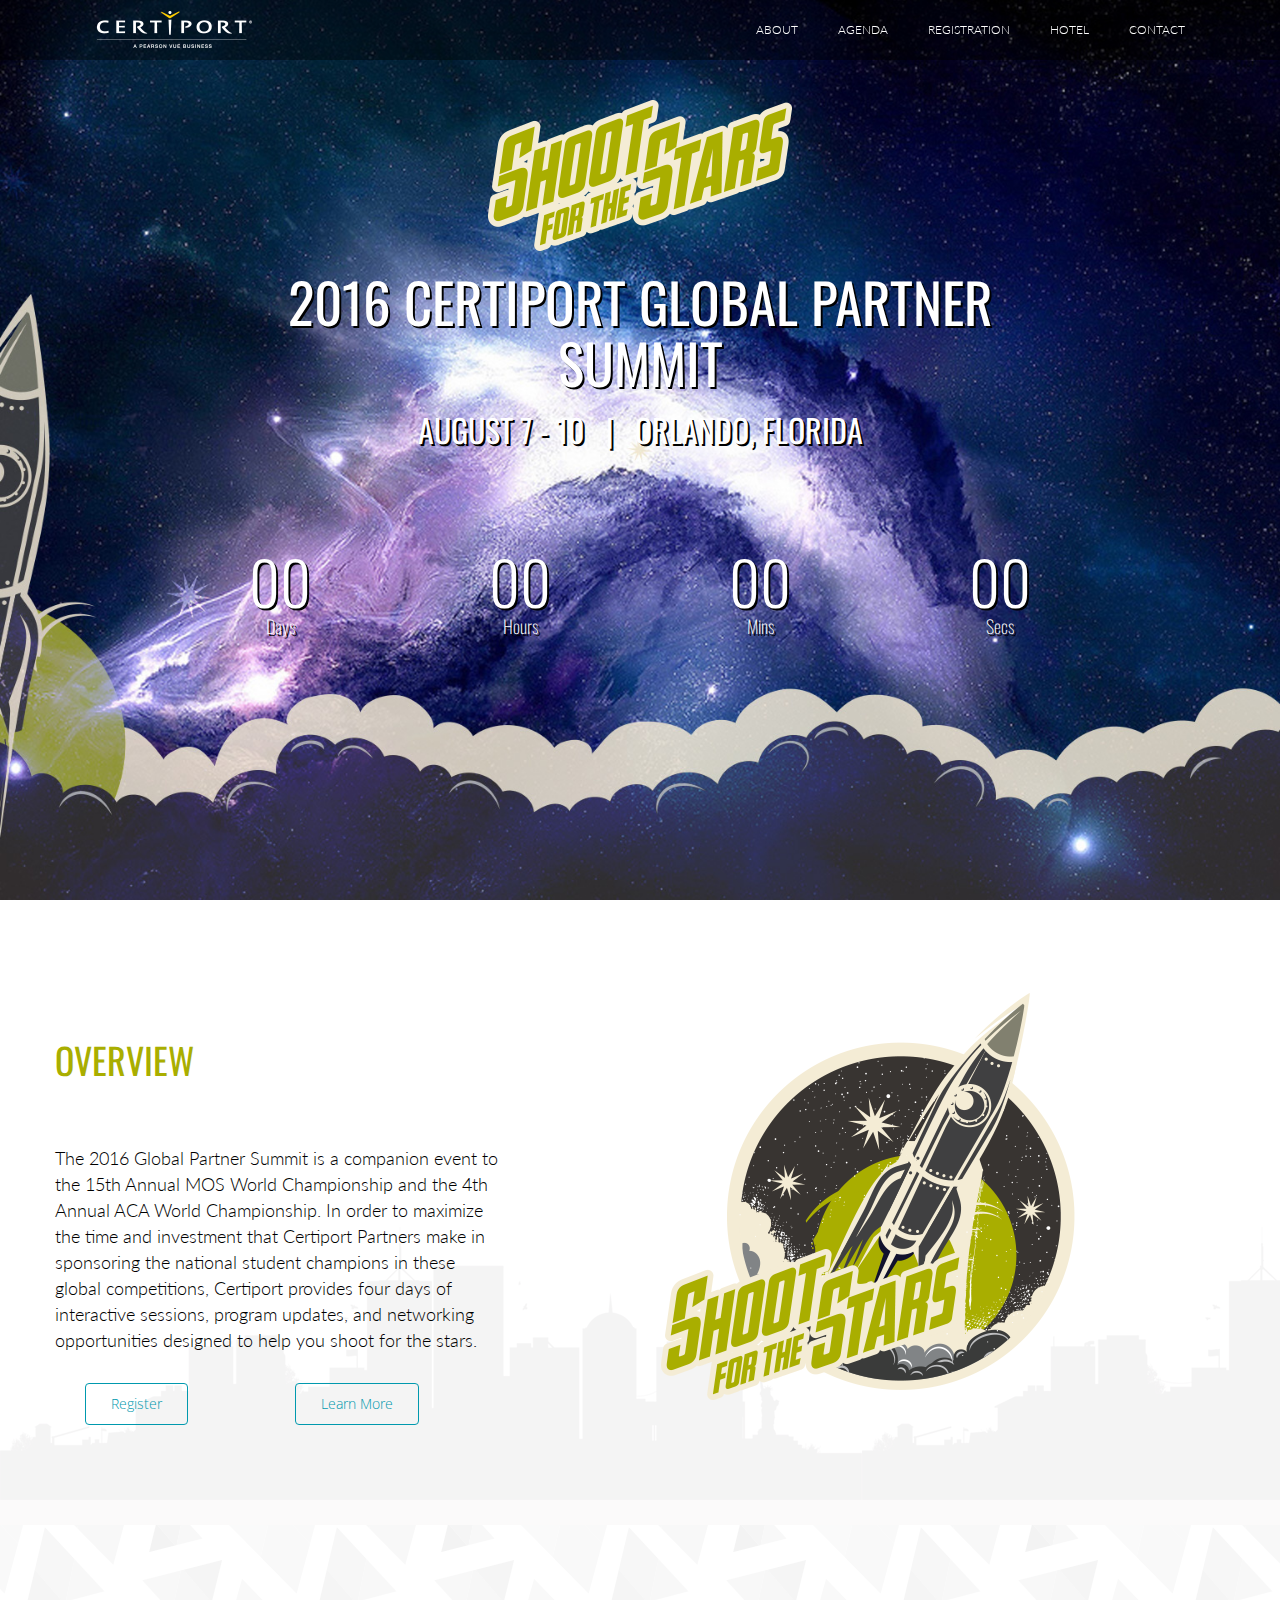
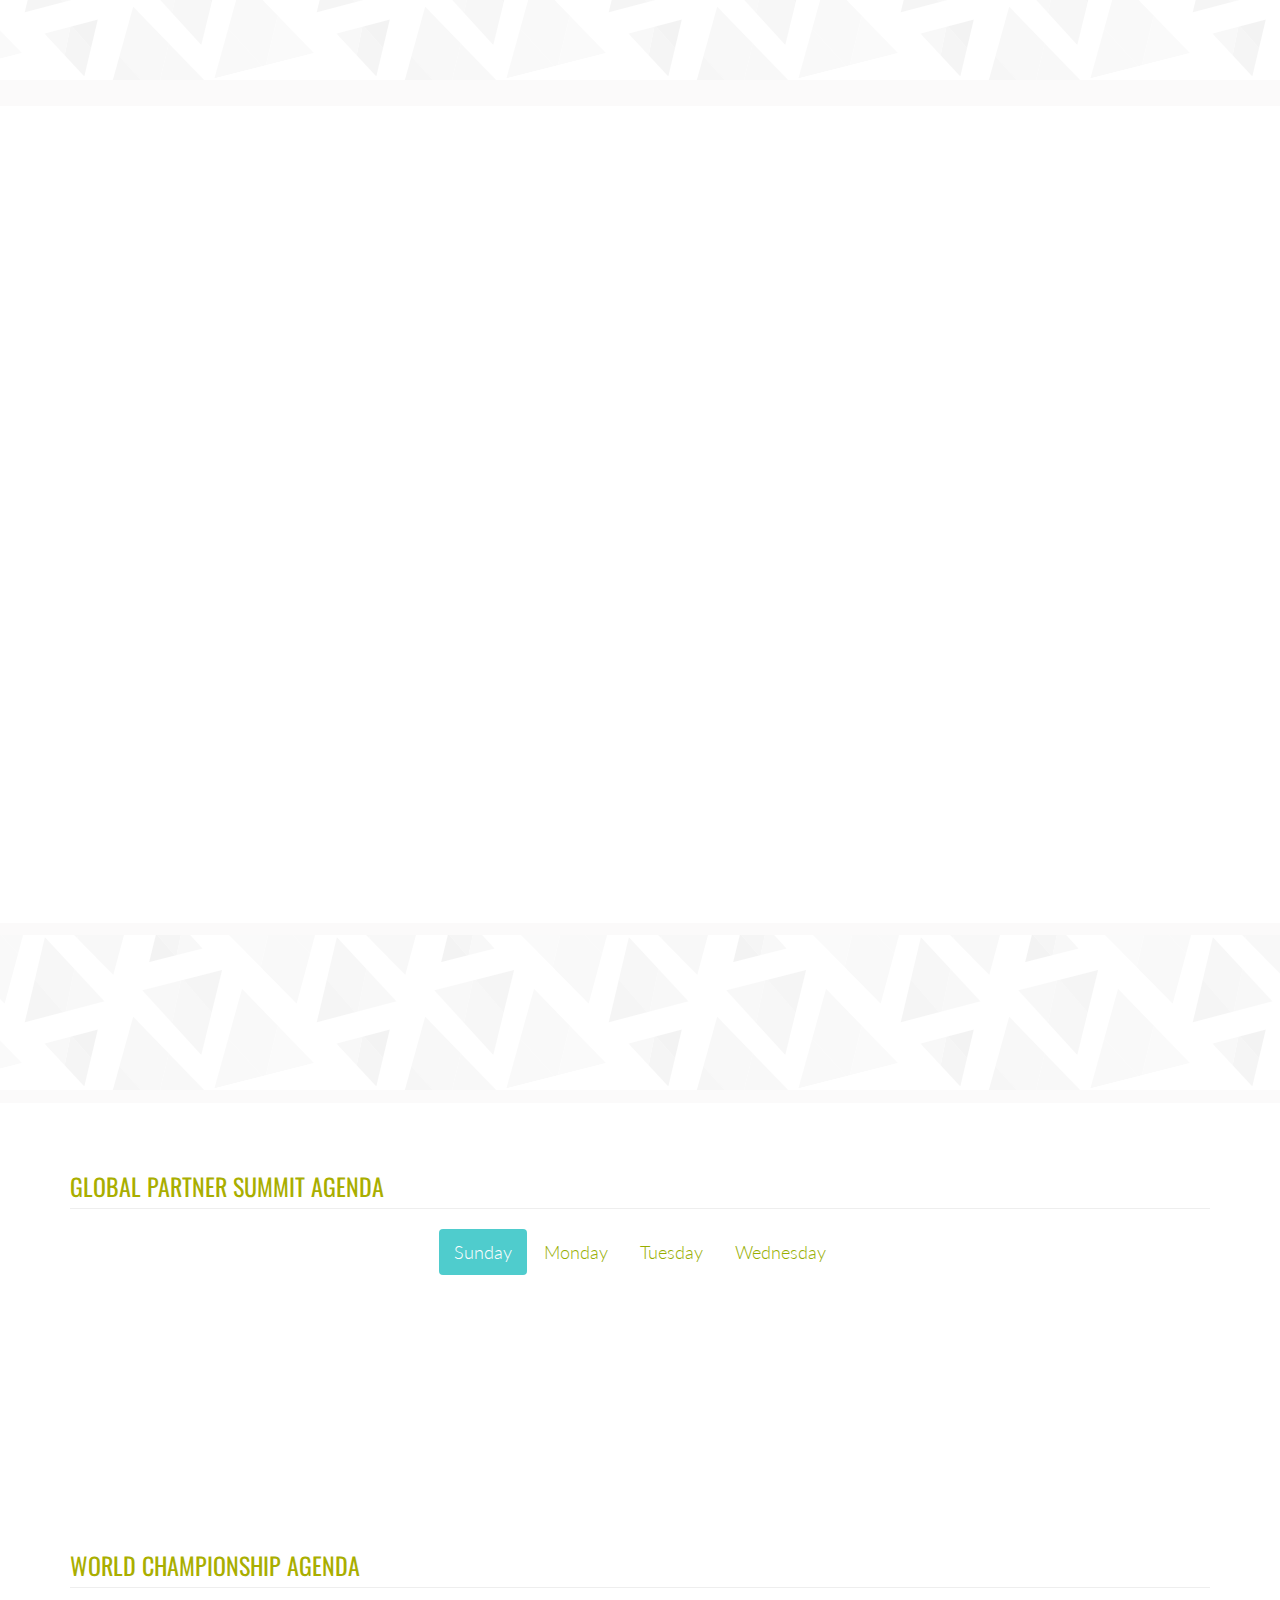
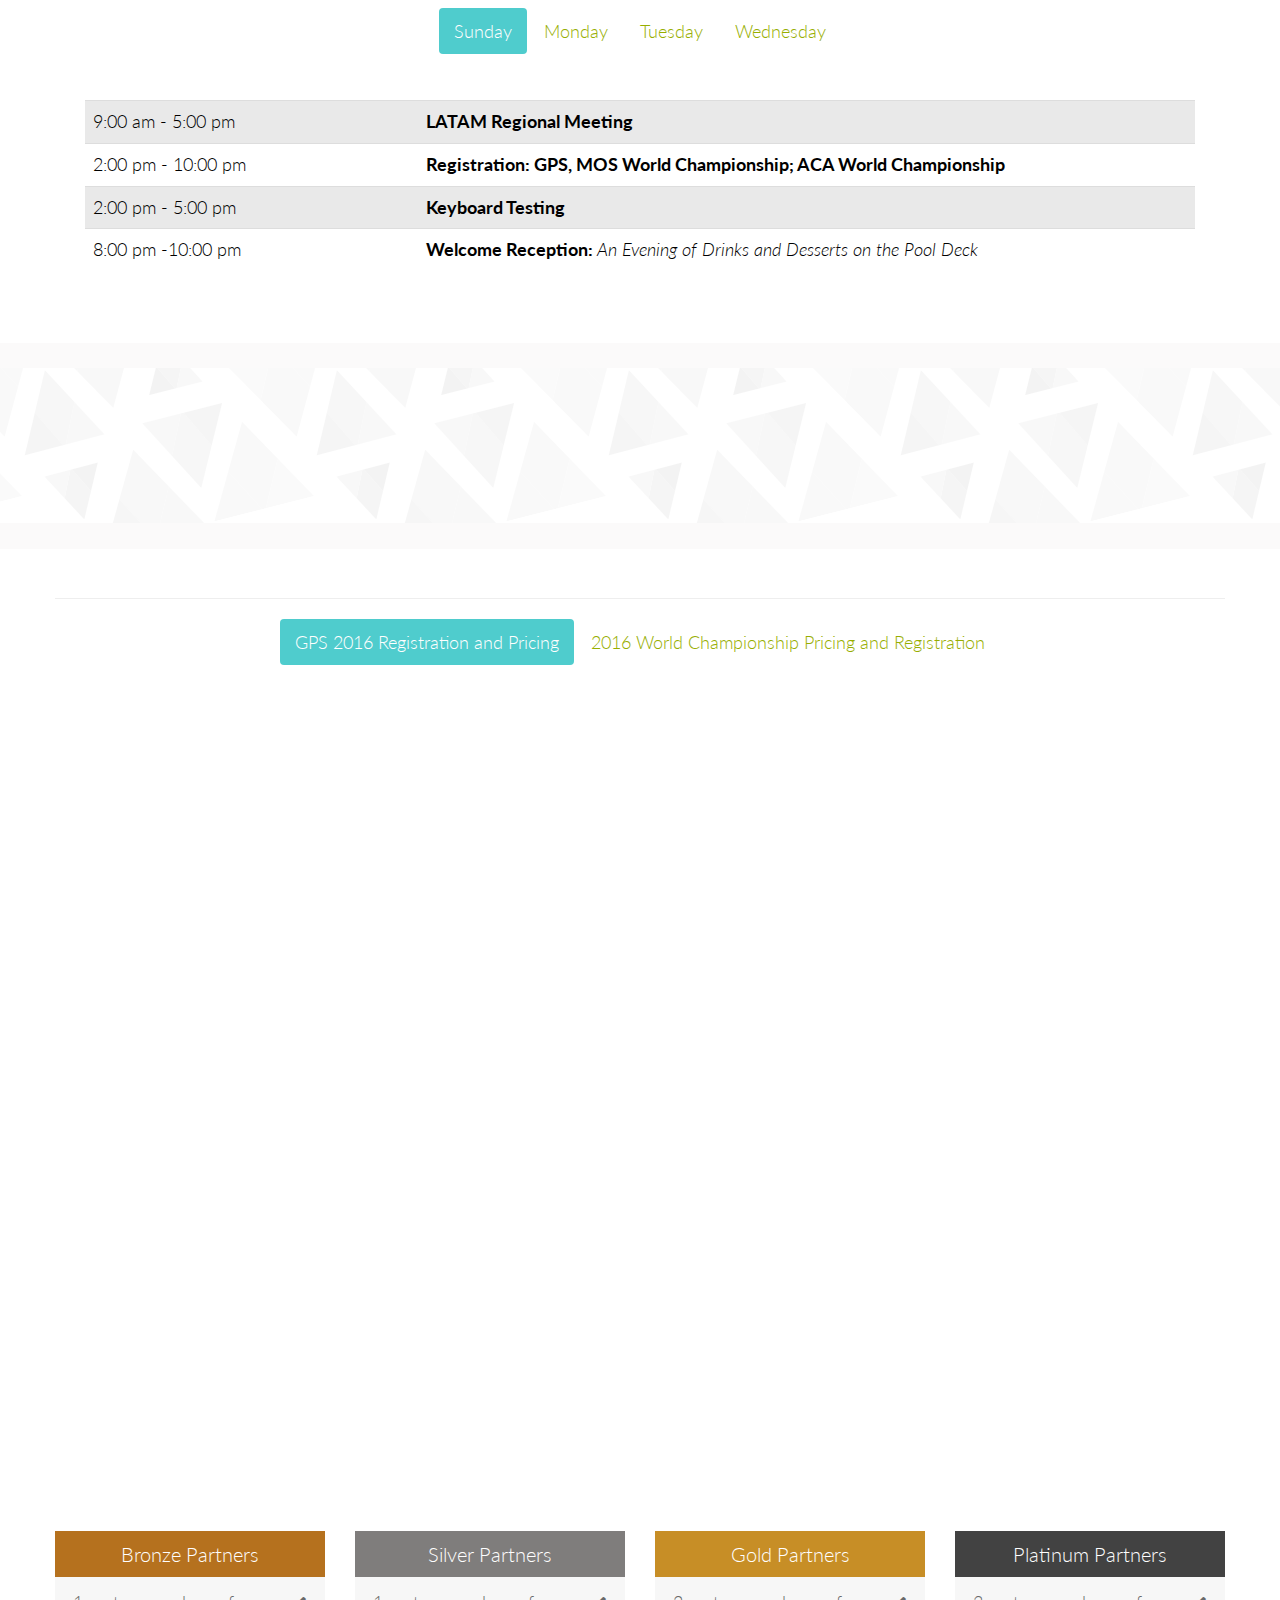
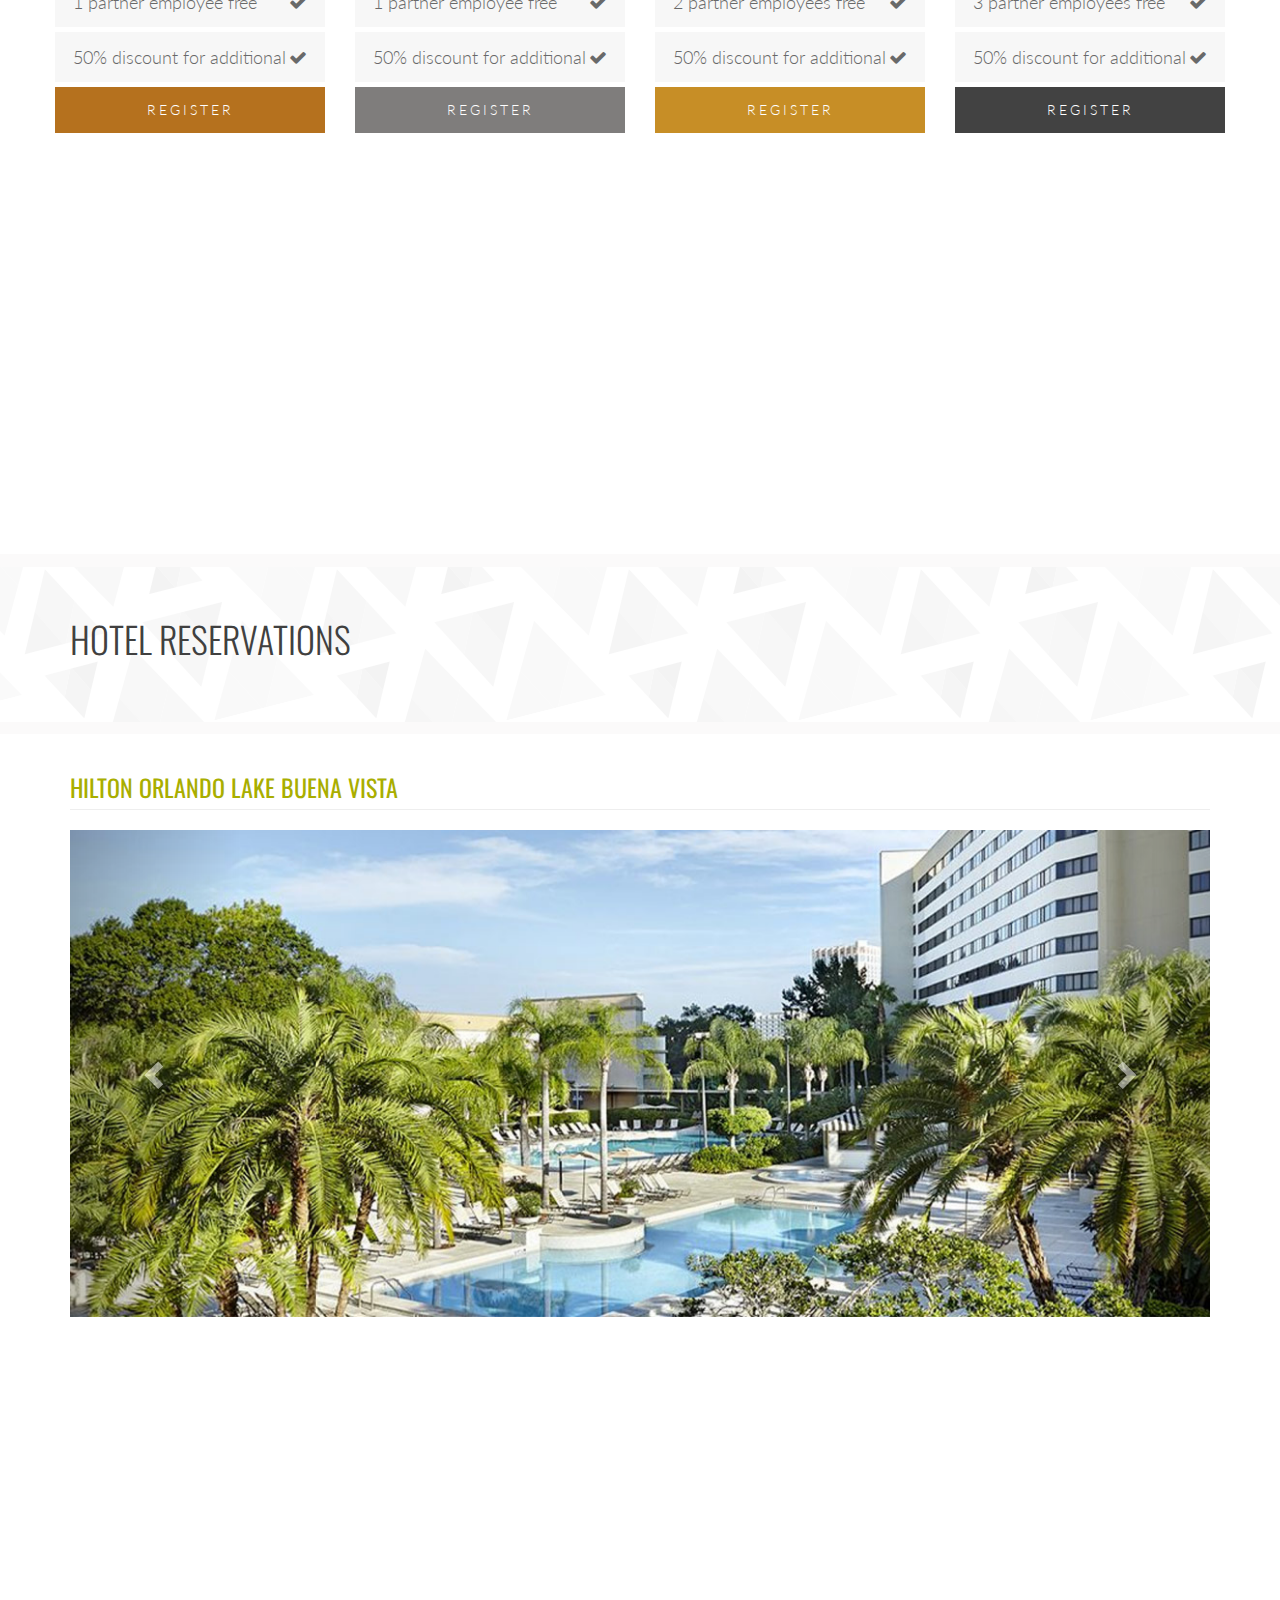
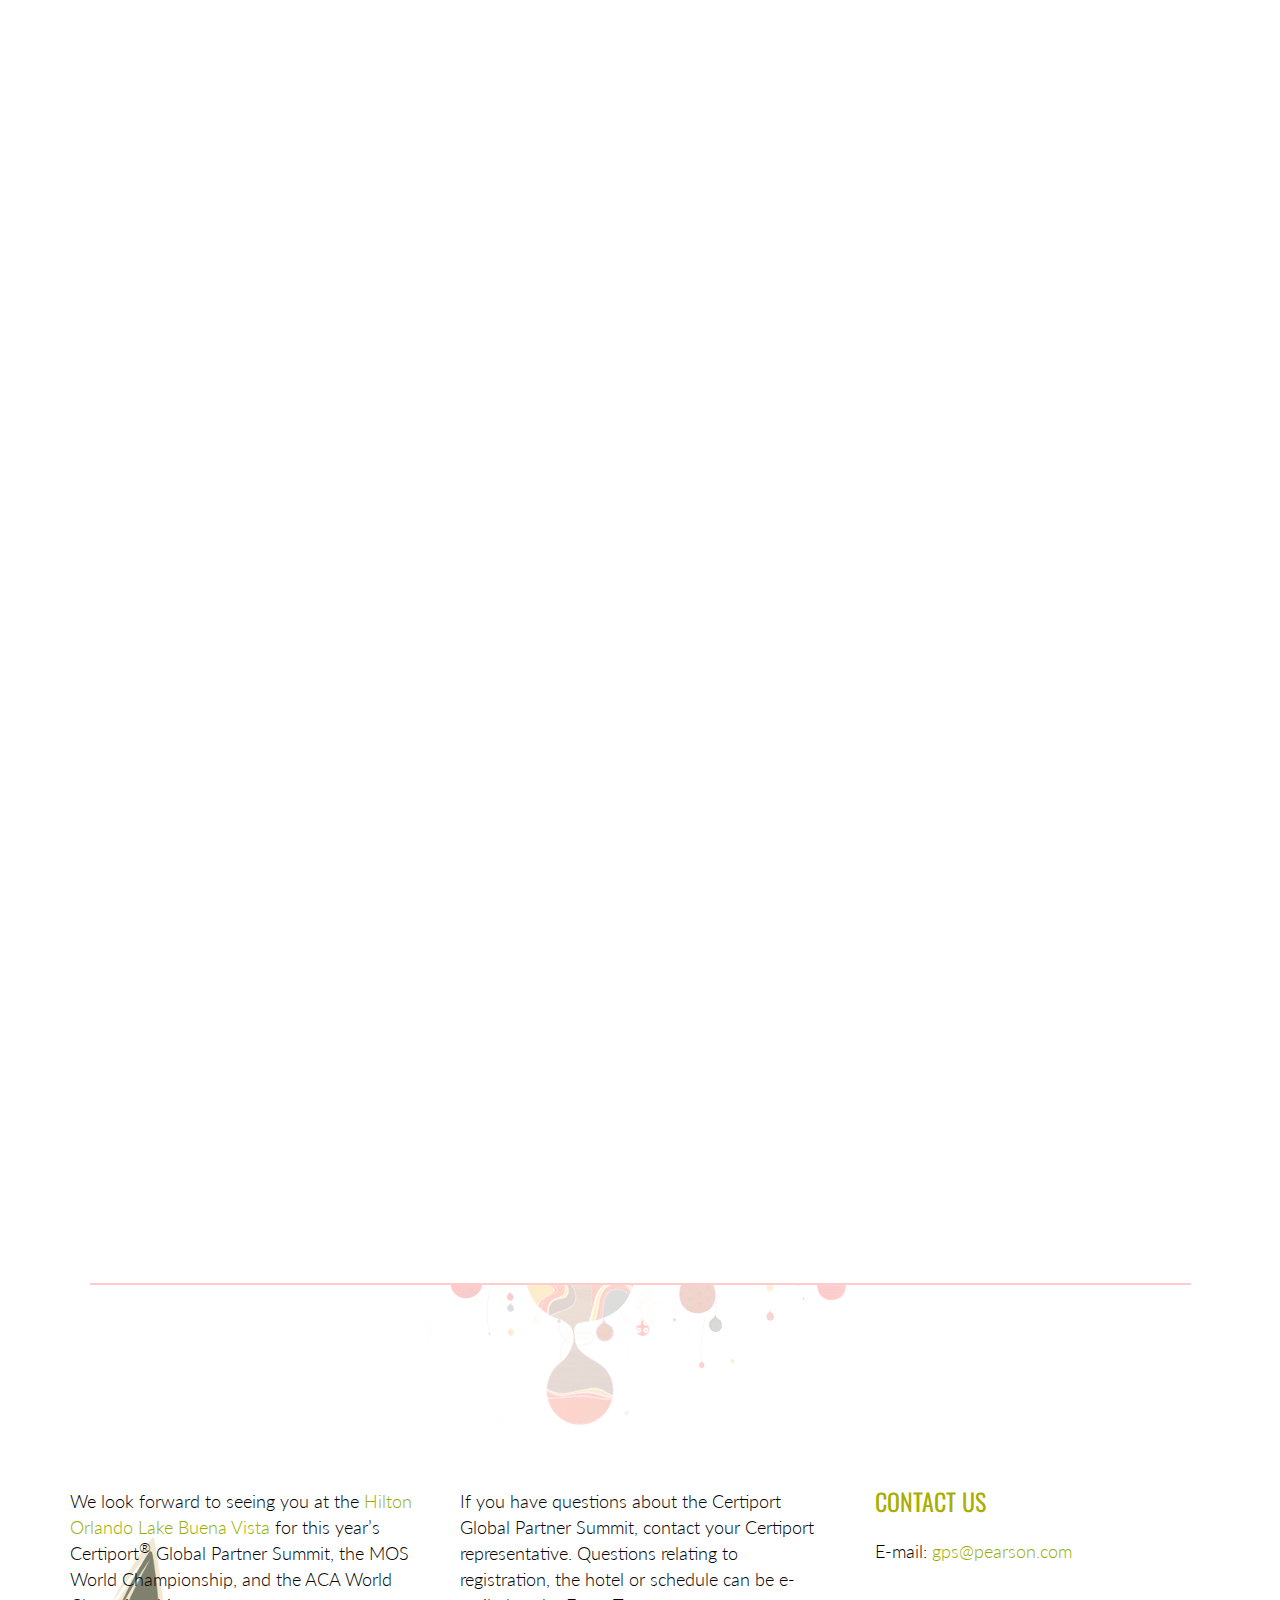
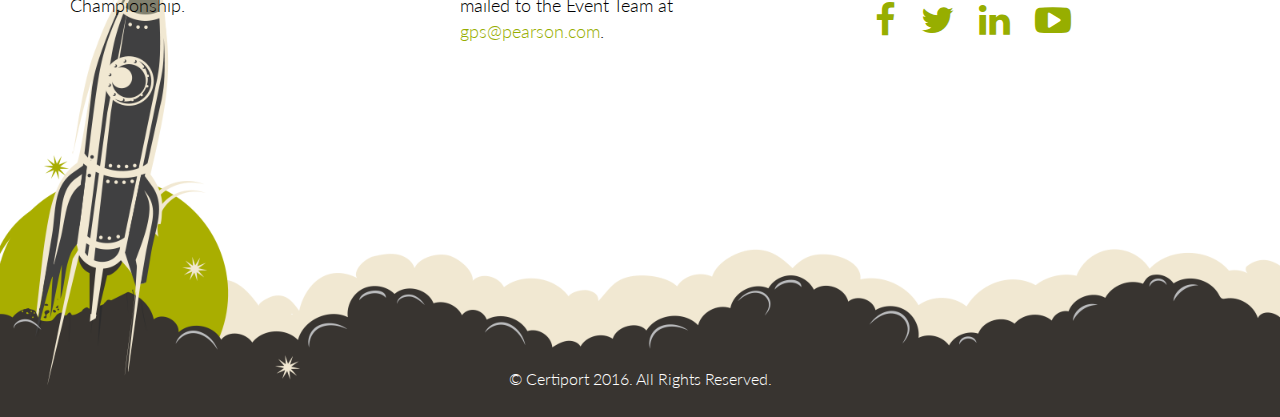
==== commit 4301539d: "small styling issues" ====
--- a/index.html
+++ b/index.html
@@ -105,7 +105,7 @@
                             <div class="col-md-6"><a href="#myAnchor4" rel="" id="anchor4" class="btn btn-common">Learn More</a></div>
                         </div>
                     </div>
-                    <div class="sliderImages padding wow fadeIn" data-wow-duration="1000ms" data-wow-delay="300ms">
+                    <div class="sliderImages">
                         <img src="images/home/slider/starry-sky.png" class="slider-starry-sky" alt="slider image">
                         <img src="images/home/slider/rocket.png" class="slider-rocket" alt="slider image">
                         <img src="images/home/slider/star-middle.png" class="slider-star-middle" alt="slider image">
--- a/css/main.css
+++ b/css/main.css
@@ -2660,6 +2660,7 @@
   color: #FFFFFF;
   text-align: center;
   font-size: 55px;
+  text-shadow: 2px 2px black;
 }
 .coming-soon h2 {
   font-family: 'Oswald', sans-serif;    
@@ -2738,7 +2739,7 @@
   background-size: contain !important;
   position: relative;
   color: #fff;
-  margin-top: 100px;
+  margin-top: 30px;
   font-family: 'Oswald', sans-serif;
   font-weight: 100;
   
--- a/css/responsive.css
+++ b/css/responsive.css
@@ -64,6 +64,42 @@
     border-width:78px 106px 0;
   }
 
+#home-slider .slider-starry-sky {
+    position: absolute;
+    right: 70px;
+    bottom: 110px;
+}
+
+#home-slider .slider-rocket {
+    position: absolute;
+    right: 85px;
+    bottom: 119px;
+}
+
+#home-slider .slider-star-middle {
+    position: absolute;
+    right: 245px;
+    bottom: 350px;
+}
+
+#home-slider .slider-star-left {
+    position: absolute;
+    right: 330px;
+    bottom: 300px;
+}
+
+#home-slider .slider-star-right {
+    position: absolute;
+    right: 100px;
+    bottom: 275px;
+}
+
+#home-slider .slider-title {
+    position: absolute;
+    right: 180px;
+    bottom: 100px;
+}
+
 }
 
 /* sm */
@@ -84,10 +120,6 @@
   #home-slider {
     margin-top: 30px;
   }
-/*
-  #home-slider .main-slider {
-    height: 250px;
-  }*/
 
   #home-slider .slide-text {
     top: 0;
@@ -99,31 +131,39 @@
   }
 
   #home-slider .slider-starry-sky {
-    width: 400px;
-  }
-
-  #home-slider .slider-house {
-    width: 250px;
-    right: 90px;
-    bottom: -20px;
-  }
-
-  #home-slider .slider-sun {
-    right: 255px;
-    bottom: 65px;
-    width: 60px
-  }
-
-  #home-slider .slider-birds1 {
-    right: 320px;
-    bottom: 60px;
-    width: 70px;
-  }
-
-  #home-slider .slider-birds2 {
-    right: 0;
-    bottom: 90px;
-    width: 80px;
+      position: absolute;
+      right: -20px;
+      bottom: 110px;
+  }
+
+  #home-slider .slider-rocket {
+      position: absolute;
+      right: -5px;
+      bottom: 119px;
+  }
+
+  #home-slider .slider-star-middle {
+      position: absolute;
+      right: 159px;
+      bottom: 350px;
+  }
+
+  #home-slider .slider-star-left {
+      position: absolute;
+      right: 240px;
+      bottom: 300px;
+  }
+
+  #home-slider .slider-star-right {
+      position: absolute;
+      right: 17px;
+      bottom: 275px;
+  }
+
+  #home-slider .slider-title {
+      position: absolute;
+      right: 90px;
+      bottom: 100px;
   }
 
   /*Pricing Table*/
@@ -198,6 +238,15 @@
 
   h2{
     font-size:20px;
+  }
+
+  .coming-soon h1 {
+      font-family: 'Oswald', sans-serif;
+      text-transform: uppercase;
+      color: #FFFFFF;
+      text-align: center;
+      font-size: 26px;
+      text-shadow: 2px 2px black;
   }
 
   .padding{
@@ -282,7 +331,7 @@
   }
 
   #home-slider .main-slider {
-    height: 600px;
+    height: 1000px;
   }
 
   #home-slider .slide-text {
@@ -292,31 +341,40 @@
   }
 
 
-  #home-slider .slider-hill {
-    right: 50%;
-    margin-right: -200px;
-  }
-
-  #home-slider .slider-house {
-    right: 50%;
-    margin-right: -125px;
-  }
-
-  #home-slider .slider-sun {
-    right: 50%;
-    margin-right: 60px;
-  }
-
-  #home-slider .slider-birds1 {
-    width: 70px;
-    right: 50%;
-    margin-right: 120px;
-  }
-
-  #home-slider .slider-birds2 {
-    width: 70px;
-    right: 50%;
-    margin-right: -200px;
+  #home-slider .slider-starry-sky {
+      position: absolute;
+      right: 70px;
+      bottom: 110px;
+  }
+
+  #home-slider .slider-rocket {
+      position: absolute;
+      right: 85px;
+      bottom: 119px;
+  }
+
+  #home-slider .slider-star-middle {
+      position: absolute;
+      right: 245px;
+      bottom: 350px;
+  }
+
+  #home-slider .slider-star-left {
+      position: absolute;
+      right: 330px;
+      bottom: 300px;
+  }
+
+  #home-slider .slider-star-right {
+      position: absolute;
+      right: 100px;
+      bottom: 275px;
+  }
+
+  #home-slider .slider-title {
+      position: absolute;
+      right: 180px;
+      bottom: 100px;
   }
 
   /*Pricing Table*/
@@ -544,6 +602,42 @@
 }
 
 @media only screen and (max-width : 480px) {
+  
+  #home-slider .slider-starry-sky {
+      position: absolute;
+      right: 70px;
+      bottom: 110px;
+  }
+
+  #home-slider .slider-rocket {
+      position: absolute;
+      right: 85px;
+      bottom: 119px;
+  }
+
+  #home-slider .slider-star-middle {
+      position: absolute;
+      right: 245px;
+      bottom: 350px;
+  }
+
+  #home-slider .slider-star-left {
+      position: absolute;
+      right: 330px;
+      bottom: 300px;
+  }
+
+  #home-slider .slider-star-right {
+      position: absolute;
+      right: 100px;
+      bottom: 275px;
+  }
+
+  #home-slider .slider-title {
+      position: absolute;
+      right: 180px;
+      bottom: 100px;
+  }
 
   /* Pricing Table*/
 
@@ -645,4 +739,160 @@
     font-size: 10px;
     padding: 12px 11px;
   }
+}
+
+@media only screen and (max-width : 415px) {
+  
+  #home-slider .slider-starry-sky {
+    position: absolute;
+    right: 11px;
+    bottom: 59px;
+  }
+
+  #home-slider .slider-rocket {
+    position: absolute;
+    right: 25px;
+    bottom: 70px;
+  }
+
+  #home-slider .slider-star-middle {
+    position: absolute;
+    right: 166px;
+    bottom: 329px;
+  }
+
+  #home-slider .slider-star-left {
+    position: absolute;
+    right: 266px;
+    bottom: 251px;
+  }
+
+  #home-slider .slider-star-right {
+    position: absolute;
+    right: 41px;
+    bottom: 232px;
+  }
+
+  #home-slider .slider-title {
+    position: absolute;
+    right: 55px;
+    bottom: 52px;
+  }
+}
+
+@media only screen and (max-width : 375px) {
+  
+  #home-slider .slider-starry-sky {
+    position: absolute;
+    right: -7px;
+    bottom: 46px;
+  }
+
+  #home-slider .slider-rocket {
+    position: absolute;
+    right: 7px;
+    bottom: 59px;
+  }
+
+  #home-slider .slider-star-middle {
+    position: absolute;
+    right: 140px;
+    bottom: 317px;
+  }
+
+  #home-slider .slider-star-left {
+    position: absolute;
+    right: 247px;
+    bottom: 240px;
+  }
+
+  #home-slider .slider-star-right {
+    position: absolute;
+    right: 21px;
+    bottom: 213px;
+  }
+
+  #home-slider .slider-title {
+    position: absolute;
+    right: 26px;
+    bottom: 42px;
+  }
+}
+
+@media only screen and (max-width : 360px) {
+  
+  #home-slider .slider-starry-sky {
+    position: absolute;
+    right: -14px;
+    bottom: 20px;
+  }
+
+  #home-slider .slider-rocket {
+    position: absolute;
+    right: 0px;
+    bottom: 33px;
+  }
+
+  #home-slider .slider-star-middle {
+    position: absolute;
+    right: 142px;
+    bottom: 300px;
+  }
+
+  #home-slider .slider-star-left {
+    position: absolute;
+    right: 234px;
+    bottom: 243px;
+  }
+
+  #home-slider .slider-star-right {
+    position: absolute;
+    right: 30px;
+    bottom: 200px;
+  }
+
+  #home-slider .slider-title {
+    position: absolute;
+    right: 20px;
+    bottom: 12px;
+  }
+}
+
+@media only screen and (max-width : 320px) {
+  
+  #home-slider .slider-starry-sky {
+    position: absolute;
+    right: -33px;
+    bottom: 11px;
+  }
+
+  #home-slider .slider-rocket {
+    position: absolute;
+    right: -19px;
+    bottom: 24px;
+  }
+
+  #home-slider .slider-star-middle {
+    position: absolute;
+    right: 128px;
+    bottom: 288px;
+  }
+
+  #home-slider .slider-star-left {
+    position: absolute;
+    right: 204px;
+    bottom: 239px;
+  }
+
+  #home-slider .slider-star-right {
+    position: absolute;
+    right: 11px;
+    bottom: 198px;
+  }
+
+  #home-slider .slider-title {
+    position: absolute;
+    right: -12px;
+    bottom: 19px;
+  }
 }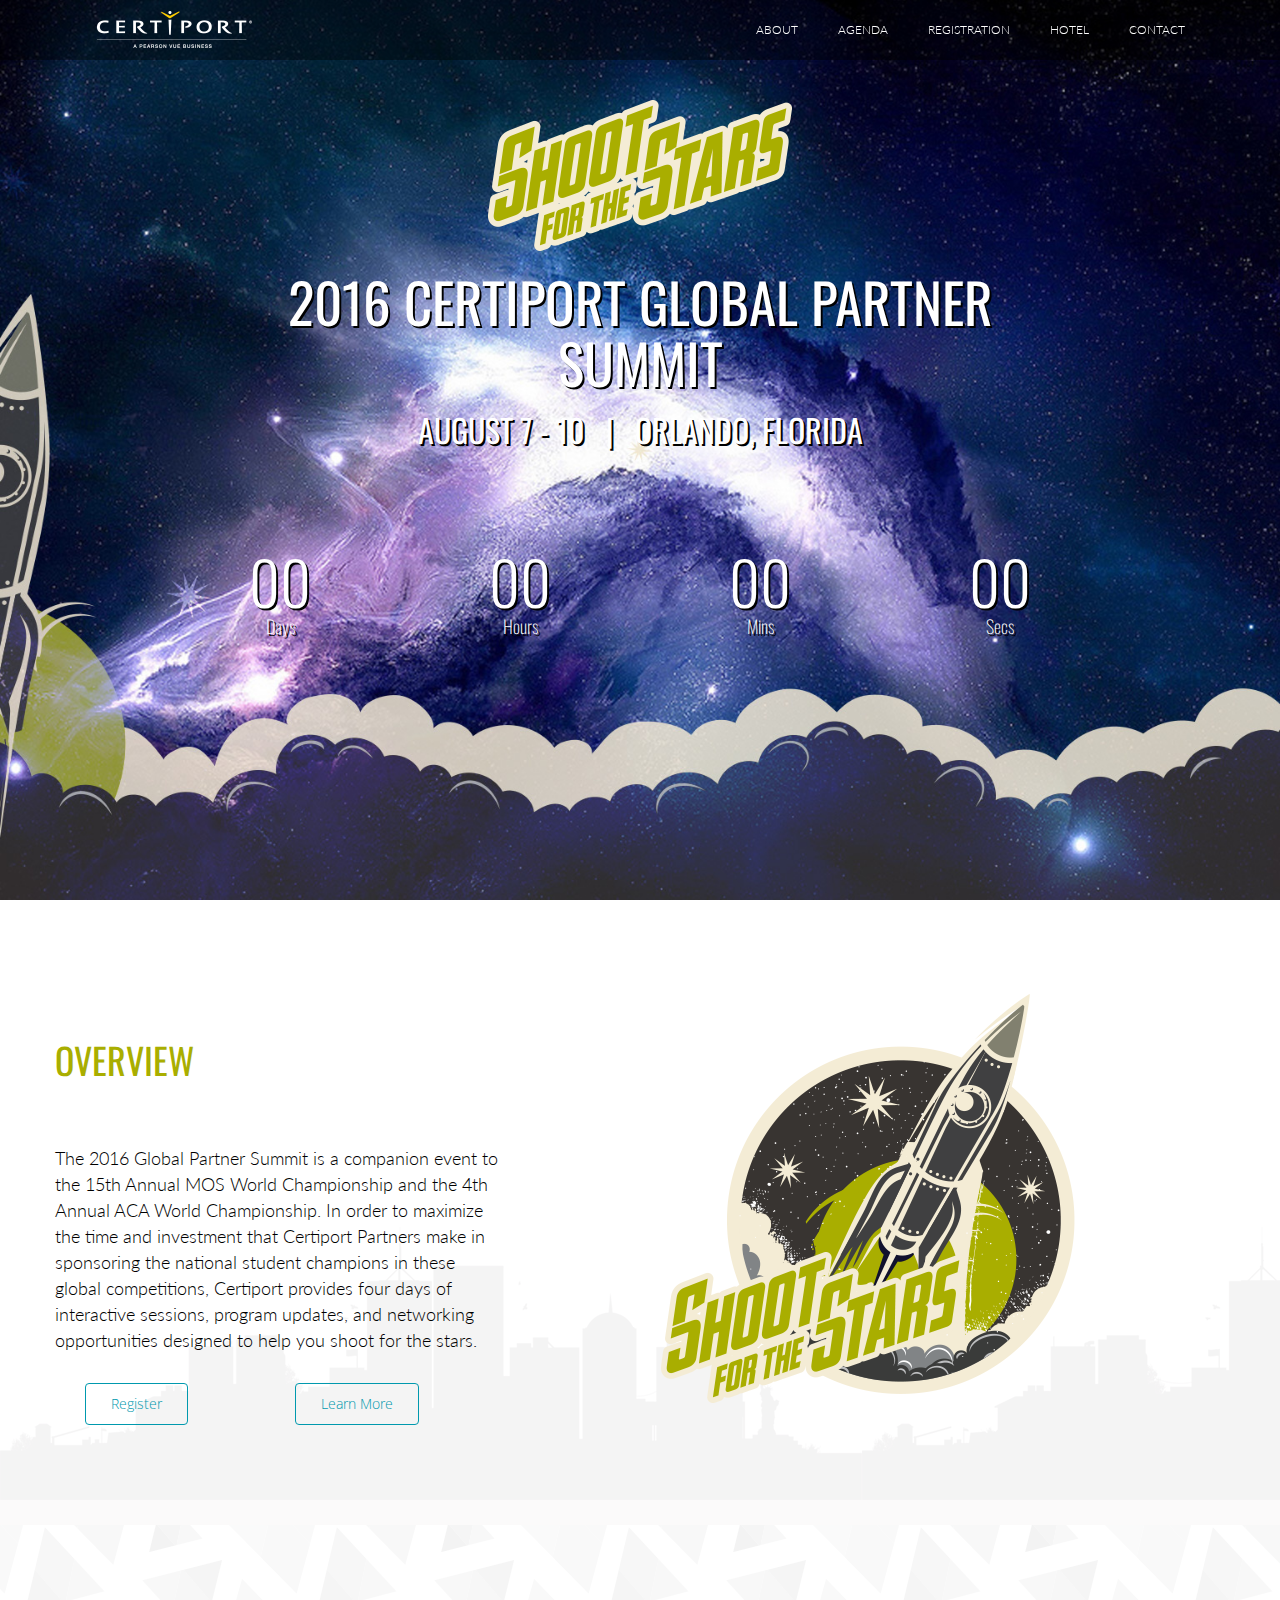
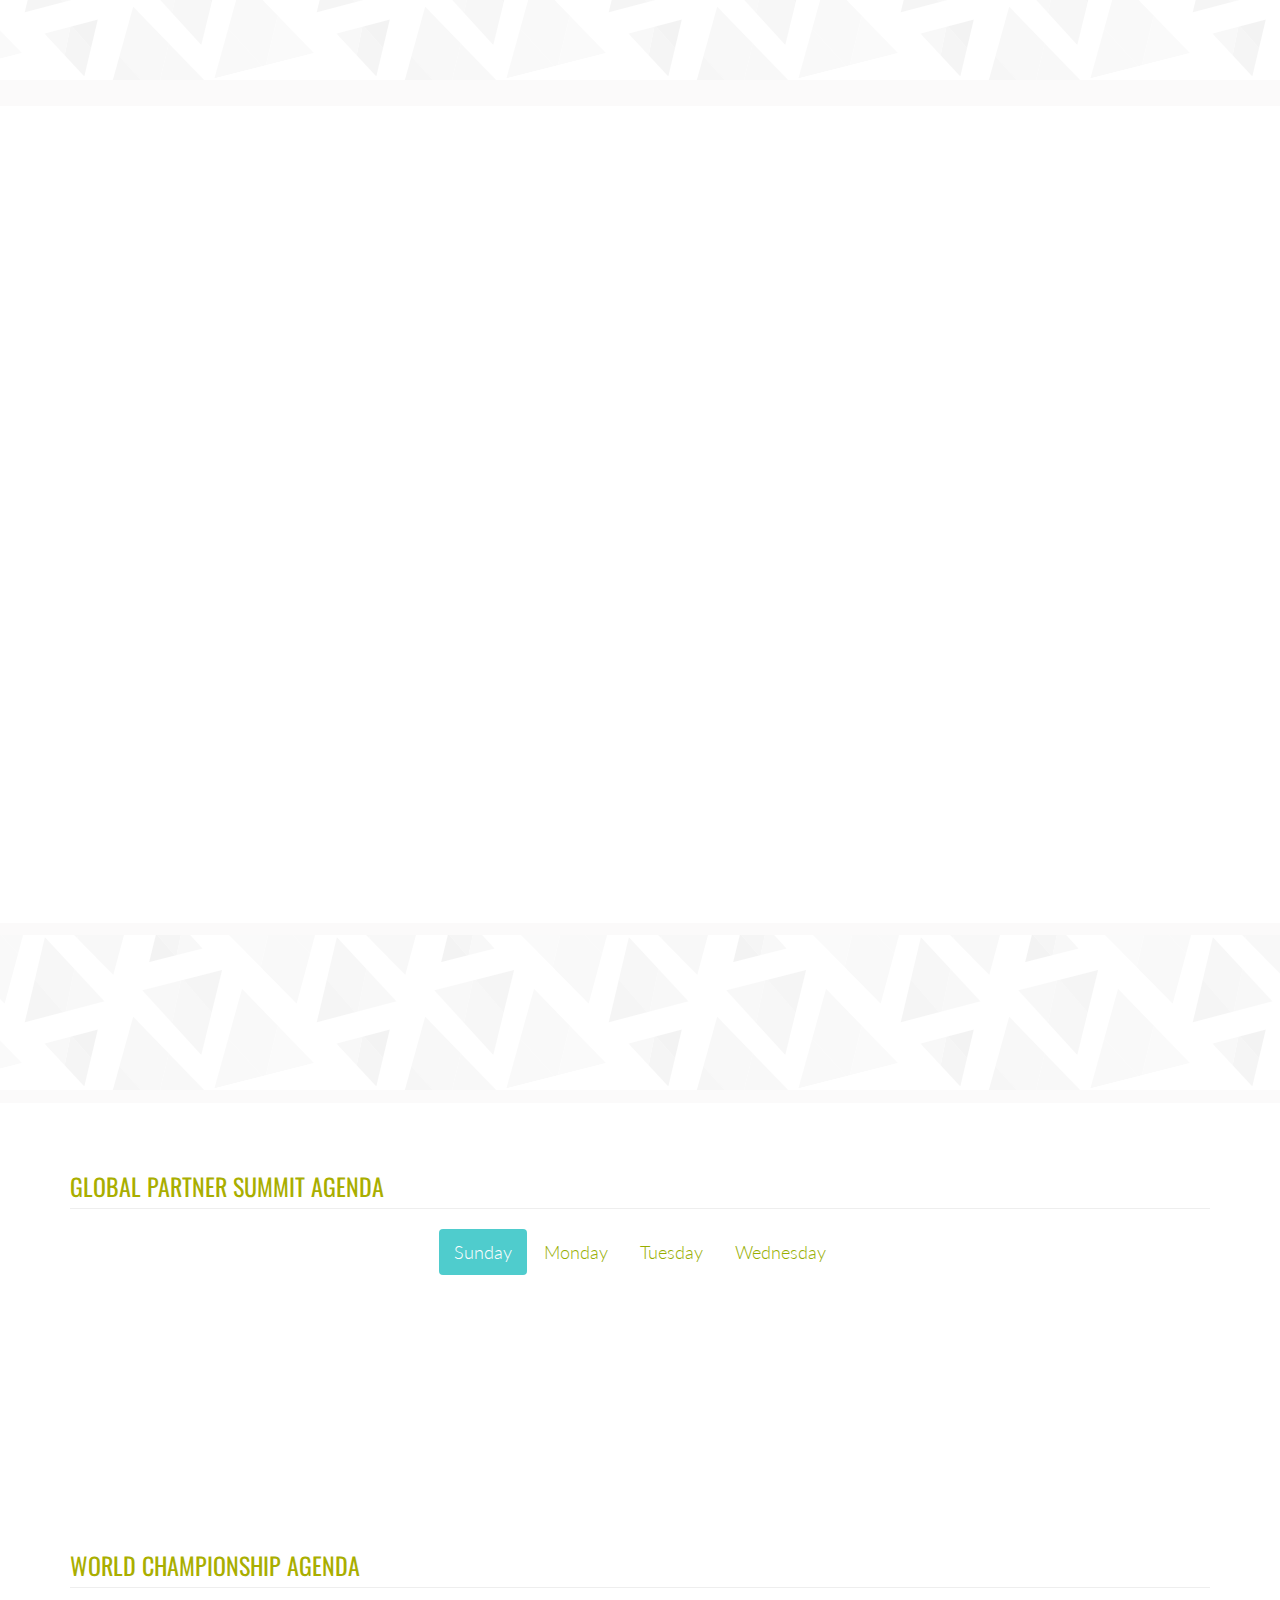
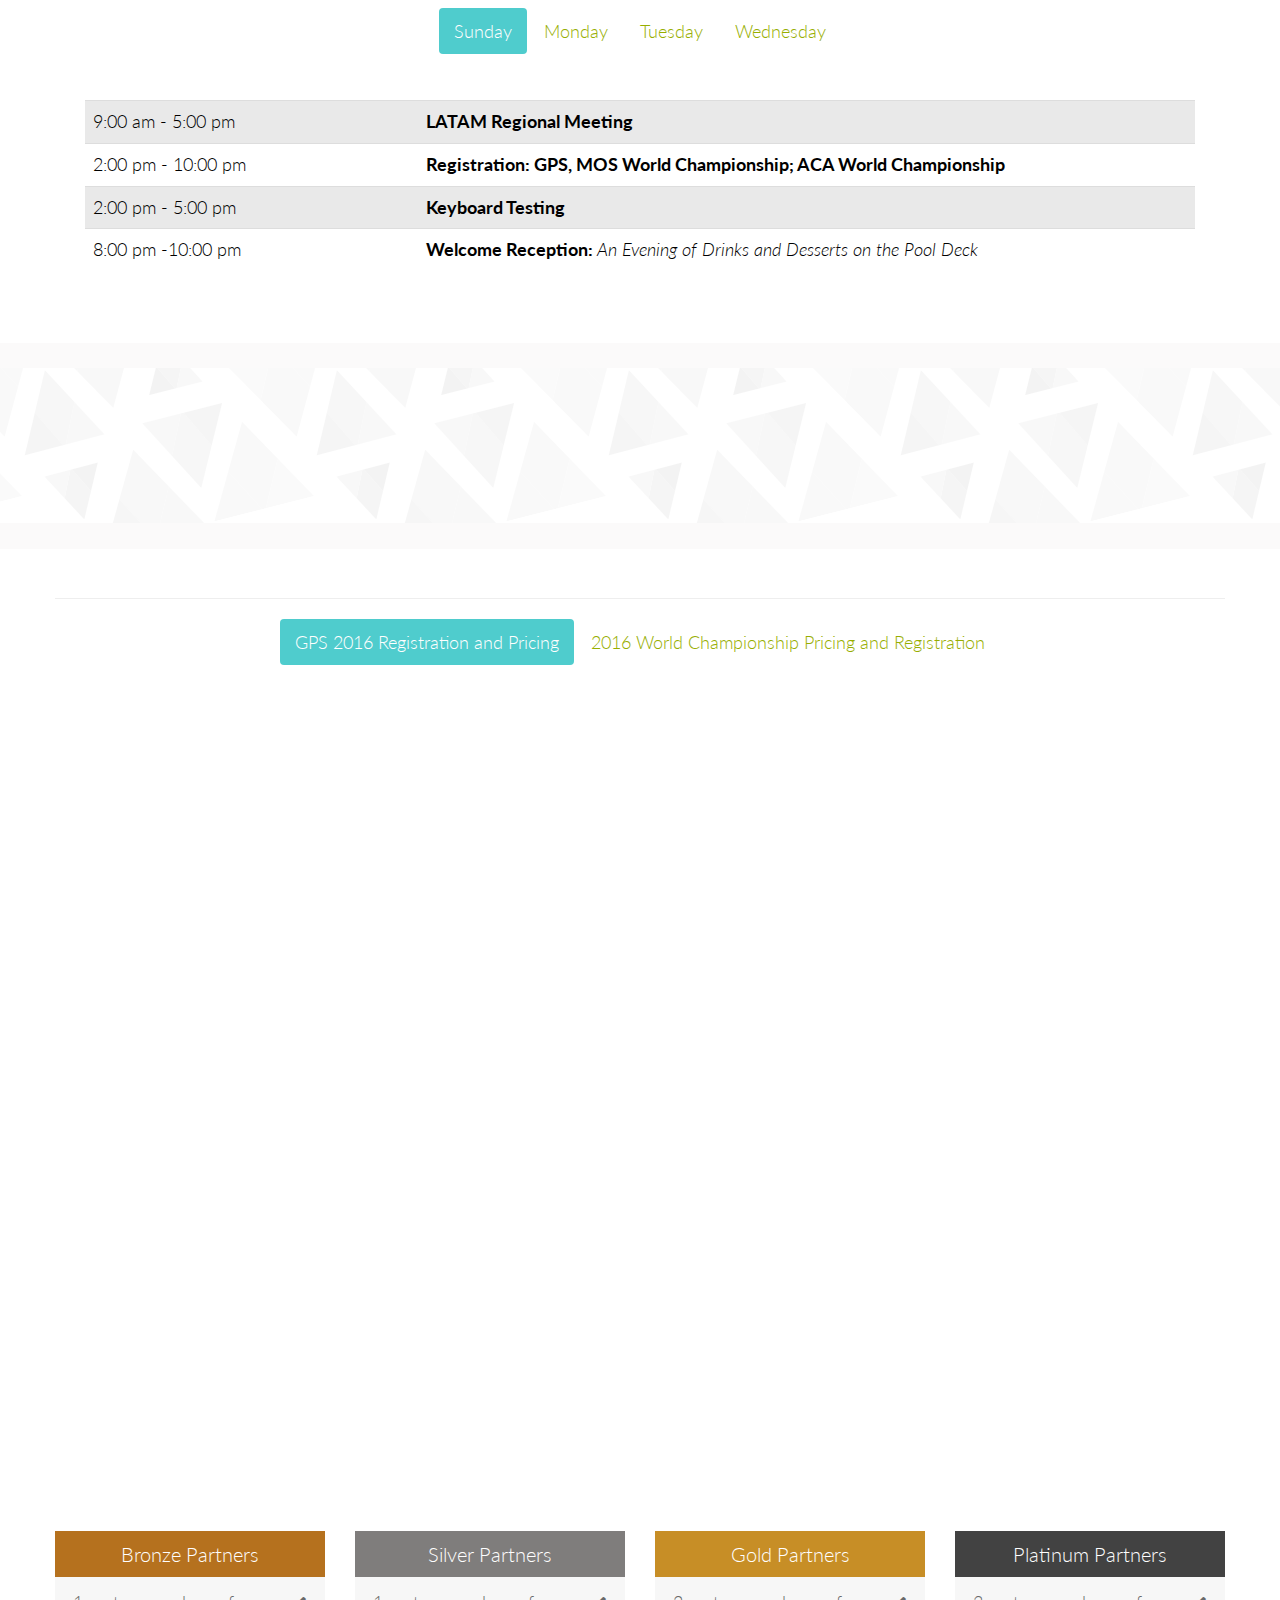
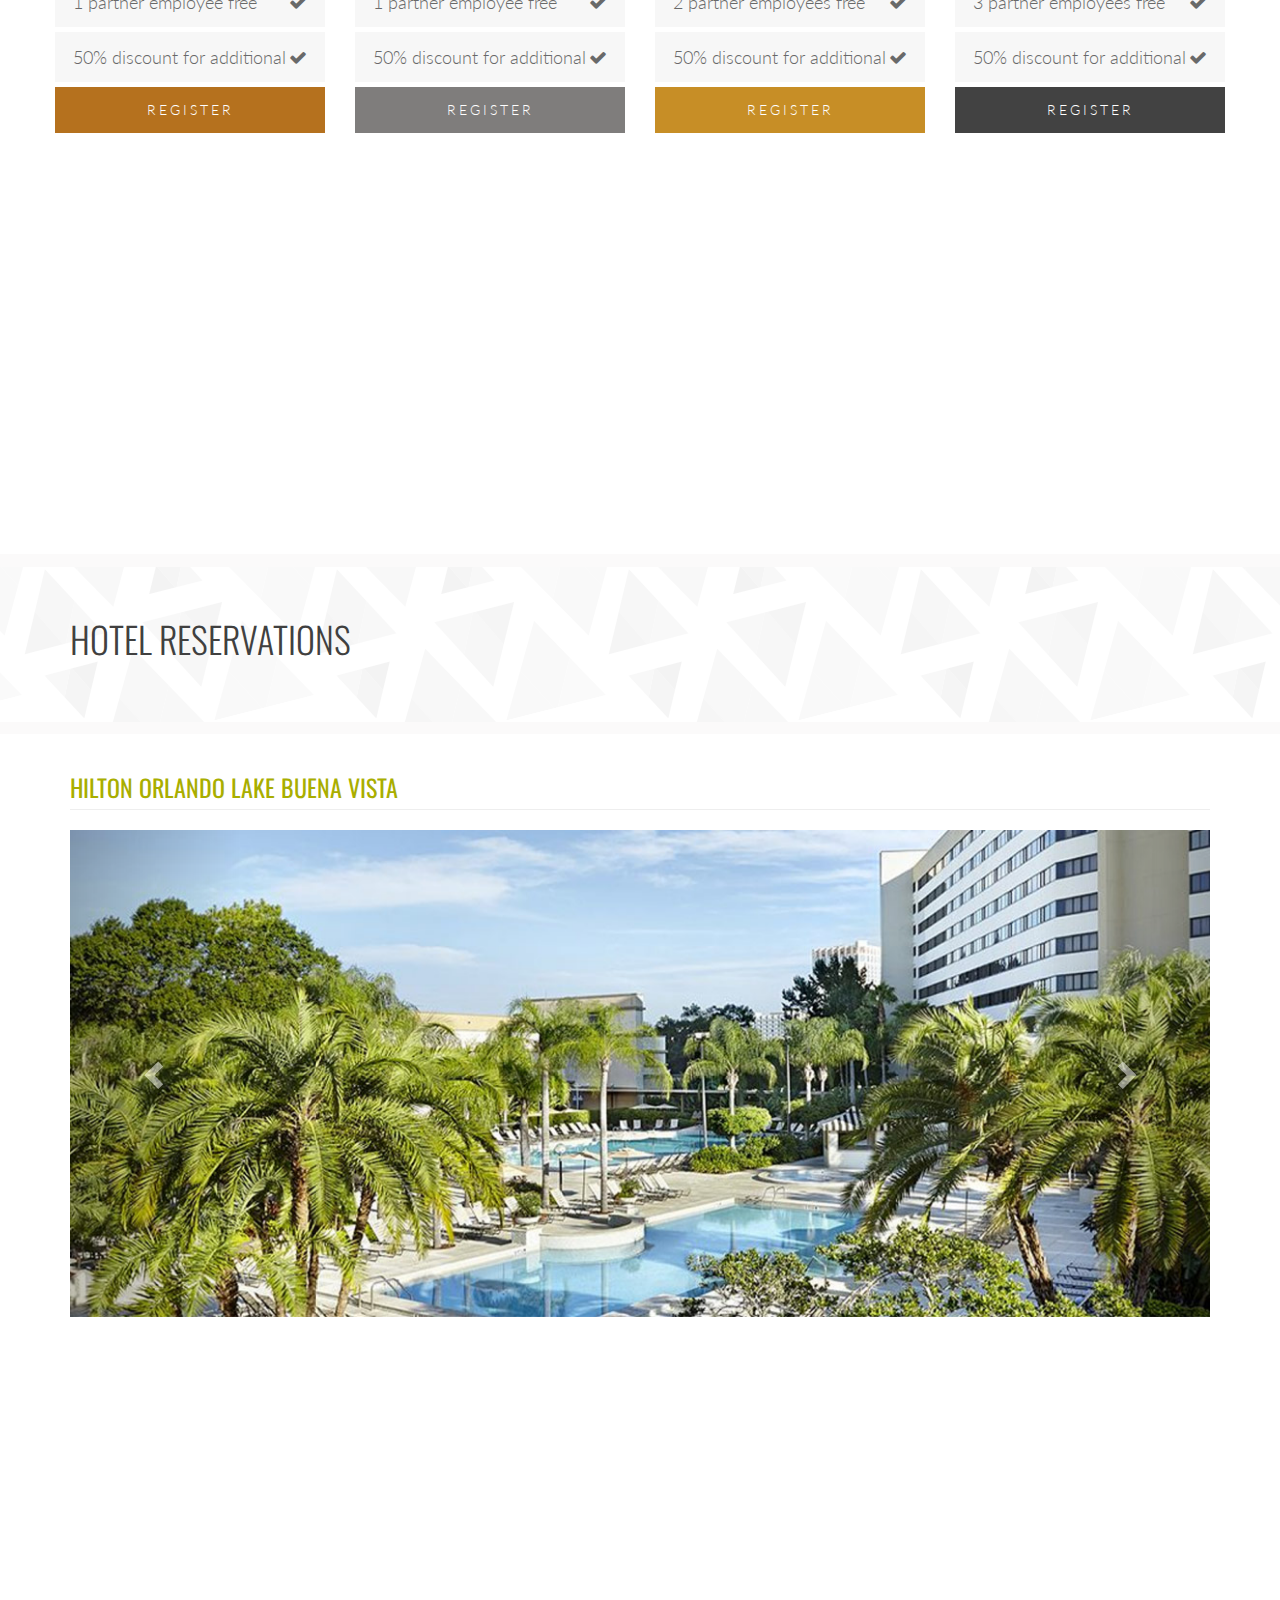
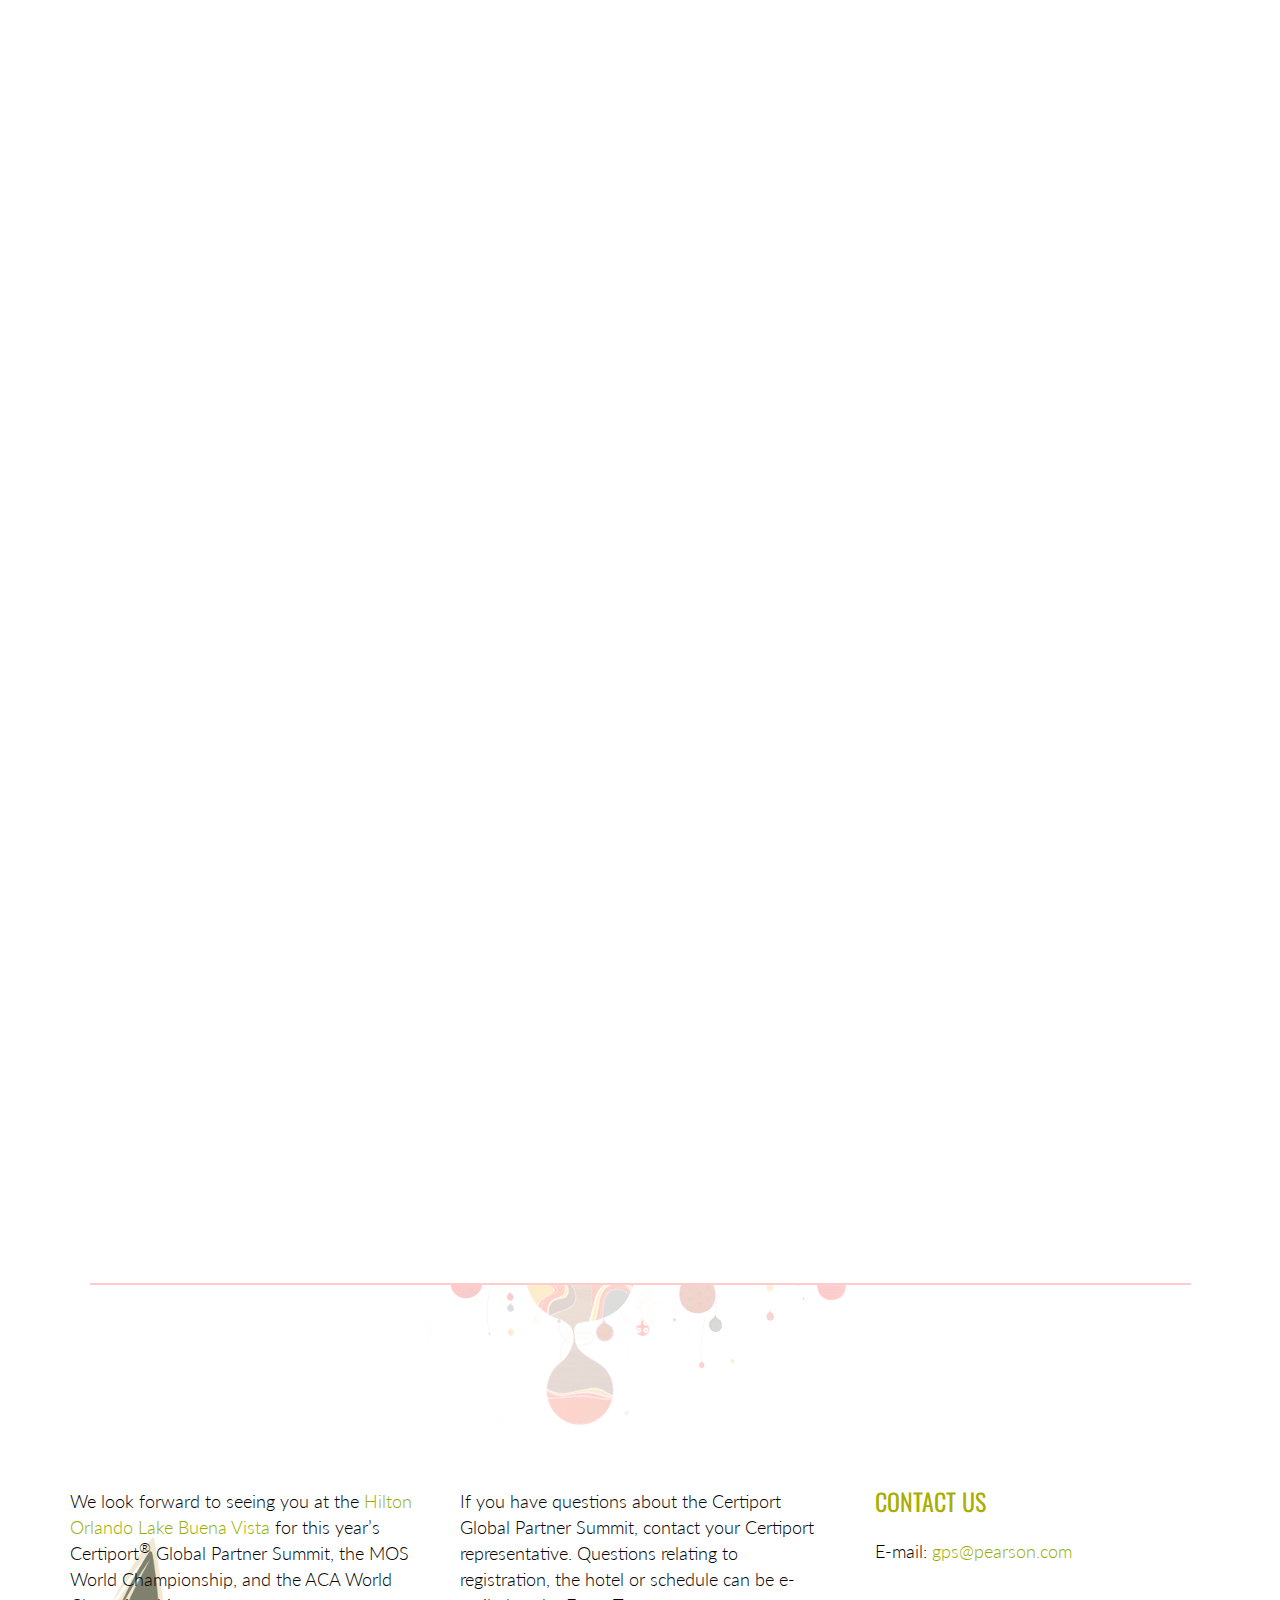
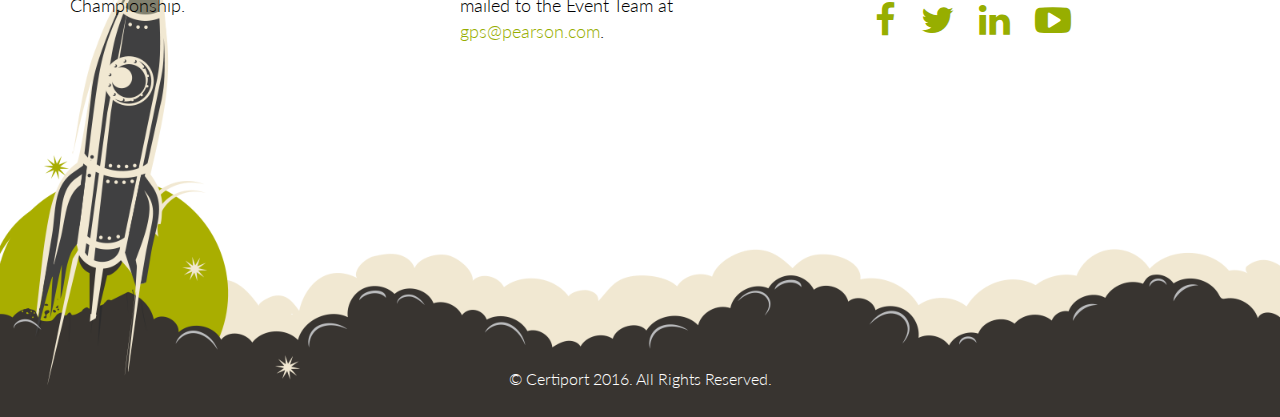
==== commit f3ce2b99: "Finished up styling and fixed double load and logo" ====
--- a/index.html
+++ b/index.html
@@ -12,7 +12,7 @@
     <link href="css/lightbox.css" rel="stylesheet"> 
 	<link href="css/main.css" rel="stylesheet">
 	<link href="css/responsive.css" rel="stylesheet">
-    <link href='https://fonts.googleapis.com/css?family=Oswald:400,300,700' rel='stylesheet' type='text/css'>
+    <link href="https://fonts.googleapis.com/css?family=Oswald:400,300,700" rel="stylesheet" type="text/css">
     
 	    <script src="js/html5shiv.js"></script>
 	    <script src="js/respond.min.js"></script>   
@@ -106,12 +106,12 @@
                         </div>
                     </div>
                     <div class="sliderImages">
-                        <img src="images/home/slider/starry-sky.png" class="slider-starry-sky" alt="slider image">
-                        <img src="images/home/slider/rocket.png" class="slider-rocket" alt="slider image">
-                        <img src="images/home/slider/star-middle.png" class="slider-star-middle" alt="slider image">
-                        <img src="images/home/slider/star-left.png" class="slider-star-left" alt="slider image">
-                        <img src="images/home/slider/star-right.png" class="slider-star-right" alt="slider image">
-                        <img src="images/home/slider/title.png" class="slider-title" alt="slider image">
+                        <div class="wow bounceInRight" data-wow-duration="600ms" data-wow-delay="600ms"><img src="images/home/slider/starry-sky.png" class="slider-starry-sky" alt="slider image"></div>
+                        <div class="wow bounceInLeft" data-wow-duration="600ms" data-wow-delay="600ms"><img src="images/home/slider/rocket.png" class="slider-rocket" alt="slider image"></div>
+                        <div class="wow fadeIn" data-wow-duration="600ms" data-wow-delay="600ms"><img src="images/home/slider/star-middle.png" class="slider-star-middle" alt="slider image"></div>
+                        <div class="wow fadeIn" data-wow-duration="600ms" data-wow-delay="600ms"><img src="images/home/slider/star-left.png" class="slider-star-left" alt="slider image"></div>
+                        <div class="wow fadeIn" data-wow-duration="600ms" data-wow-delay="600ms"><img src="images/home/slider/star-right.png" class="slider-star-right" alt="slider image"></div>
+                        <div class="wow bounceInDown" data-wow-duration="600ms" data-wow-delay="600ms"><img src="images/home/slider/title.png" class="slider-title" alt="slider image"></div>
                     </div>    
                 </div>
             </div>
--- a/css/main.css
+++ b/css/main.css
@@ -96,7 +96,6 @@
     height: 100%;
     right: 0;
   }
-
 
   .btn-common:hover, 
   .btn-common:focus{
@@ -161,6 +160,9 @@
     background: rgba(210, 153, 72, 0.7);
   }
 
+.wow {
+  visibility: hidden;
+}
 
 /*************************
 *******Ken Burns******
@@ -590,67 +592,67 @@
 #home-slider .slider-starry-sky {
   position: absolute;
   right: 150px;
-  bottom: 110px;
+  top: 146px;
 }
 
 .animate-in .slider-starry-sky {
-  -webkit-animation: bounceInRight 1000ms ease-in-out 200ms both;
-  animation: bounceInRight 1000ms ease-in-out 200ms both;
+  -webkit-animation: bounceInRight 1000ms ease-in-out 3000ms both;
+  animation: bounceInRight 1000ms ease-in-out 3000ms both;
 }
 
 #home-slider .slider-rocket {
   position: absolute;
   right: 164px;
-  bottom: 119px;
+  top: 94px;
 }
 
 .animate-in .slider-rocket {
-  -webkit-animation: bounceInLeft 500ms ease-in-out 800ms both;
-  animation: bounceInLeft 500ms ease-in-out 800ms both;
+  -webkit-animation: bounceInLeft 500ms ease-in-out 3000ms both;
+  animation: bounceInLeft 500ms ease-in-out 3000ms both;
 }
 
 #home-slider .slider-star-middle {
   position: absolute;
   right: 325px;
-  bottom: 350px;
+  top: 176px;
 }
 
 .animate-in .slider-star-middle {
-  -webkit-animation: scaleIn 500ms ease-in-out 1200ms both;
-  animation: scaleIn 500ms ease-in-out 1200ms both;
+  -webkit-animation: fadeIn 500ms ease-in-out 3200ms both;
+  animation: fadeIn 500ms ease-in-out 3200ms both;
 }
 
 #home-slider .slider-star-left {
   position: absolute;
   right: 420px;
-  bottom: 300px;
+  top: 253px;
 }
 
 .animate-in .slider-star-left {
-  -webkit-animation: fadeInLeft 500ms ease-in-out 1200ms both;
-  animation: fadeInLeft 500ms ease-in-out 1200ms both;
+  -webkit-animation: fadeIn 500ms ease-in-out 3200ms both;
+  animation: fadeIn 500ms ease-in-out 3200ms both;
 }
 
 #home-slider .slider-star-right {
   position: absolute;
   right: 180px;
-  bottom: 275px;
+  top: 275px;
 }
 
 .animate-in .slider-star-right {
-  -webkit-animation: fadeInRight 500ms ease-in-out 1200ms both;
-  animation: fadeInRight 500ms ease-in-out 1200ms both;
+  -webkit-animation: fadeIn 500ms ease-in-out 3200ms both;
+  animation: fadeIn 500ms ease-in-out 3200ms both;
 }
 
 #home-slider .slider-title {
   position: absolute;
   right: 260px;
-  bottom: 100px;
+  top: 352px;
 }
 
 .animate-in .slider-title {
-  -webkit-animation: fadeInRight 500ms ease-in-out 1200ms both;
-  animation: fadeInRight 500ms ease-in-out 1200ms both;
+  -webkit-animation: bounceInDown 500ms ease-in-out 3200ms both;
+  animation: bounceInDown 500ms ease-in-out 3200ms both;
 }
 
 
@@ -846,8 +848,8 @@
   position: relative;
 }
 
-.person-thumb img {
-}
+/*.person-thumb img {
+}*/
 
 
 .social-profile {
@@ -2605,7 +2607,6 @@
   background-image: url("../images/bg.jpg");
   /* can change to gif http://4.bp.blogspot.com/-c6ukFCcbdvs/UsDIinKzJcI/AAAAAAAAEcw/Qe9Blb82GWw/s1600/Hubble_Spys_Supersonic_Jets_From_Newborn_Stars___Hubblecast_49___Space_Telescope_HD_Video_hd720.gif */
   background-position: center top;
-  background-repeat: repeat-x;
   padding: 100px 0;
   overflow: hidden;
   background-repeat: no-repeat;
--- a/css/responsive.css
+++ b/css/responsive.css
@@ -343,38 +343,38 @@
 
   #home-slider .slider-starry-sky {
       position: absolute;
-      right: 70px;
-      bottom: 110px;
+      right: 176px;
+      top: 461px;
   }
 
   #home-slider .slider-rocket {
-      position: absolute;
-      right: 85px;
-      bottom: 119px;
+    position: absolute;
+    right: 190px;
+    top: 410px;
   }
 
   #home-slider .slider-star-middle {
-      position: absolute;
-      right: 245px;
-      bottom: 350px;
+    position: absolute;
+    right: 347px;
+    top: 488px;
   }
 
   #home-slider .slider-star-left {
-      position: absolute;
-      right: 330px;
-      bottom: 300px;
+    position: absolute;
+    right: 428px;
+    top: 562px;
   }
 
   #home-slider .slider-star-right {
-      position: absolute;
-      right: 100px;
-      bottom: 275px;
+    position: absolute;
+    right: 225px;
+    top: 568px;
   }
 
   #home-slider .slider-title {
-      position: absolute;
-      right: 180px;
-      bottom: 100px;
+    position: absolute;
+    right: 232px;
+    top: 678px;
   }
 
   /*Pricing Table*/
@@ -513,7 +513,7 @@
   }
 
   .portfolio-filter li a{
-    padding: 0 15px;.coming
+    padding: 0 15px;
   }
 
   /*Coming Soon CSS*/
@@ -604,39 +604,39 @@
 @media only screen and (max-width : 480px) {
   
   #home-slider .slider-starry-sky {
-      position: absolute;
-      right: 70px;
-      bottom: 110px;
+    position: absolute;
+    right: 43px;
+    top: 545px;
   }
 
   #home-slider .slider-rocket {
-      position: absolute;
-      right: 85px;
-      bottom: 119px;
+    position: absolute;
+    right: 58px;
+    top: 496px;
   }
 
   #home-slider .slider-star-middle {
-      position: absolute;
-      right: 245px;
-      bottom: 350px;
+    position: absolute;
+    right: 205px;
+    top: 570px;
   }
 
   #home-slider .slider-star-left {
-      position: absolute;
-      right: 330px;
-      bottom: 300px;
+    position: absolute;
+    right: 298px;
+    top: 650px;
   }
 
   #home-slider .slider-star-right {
-      position: absolute;
-      right: 100px;
-      bottom: 275px;
+    position: absolute;
+    right: 84px;
+    top: 653px;
   }
 
   #home-slider .slider-title {
-      position: absolute;
-      right: 180px;
-      bottom: 100px;
+    position: absolute;
+    right: 114px;
+    top: 767px;
   }
 
   /* Pricing Table*/
@@ -746,37 +746,37 @@
   #home-slider .slider-starry-sky {
     position: absolute;
     right: 11px;
-    bottom: 59px;
+    top: 580px;
   }
 
   #home-slider .slider-rocket {
     position: absolute;
     right: 25px;
-    bottom: 70px;
+    top: 528px;
   }
 
   #home-slider .slider-star-middle {
     position: absolute;
     right: 166px;
-    bottom: 329px;
+    top: 603px;
   }
 
   #home-slider .slider-star-left {
     position: absolute;
     right: 266px;
-    bottom: 251px;
+    top: 666px;
   }
 
   #home-slider .slider-star-right {
     position: absolute;
     right: 41px;
-    bottom: 232px;
+    top: 740px;
   }
 
   #home-slider .slider-title {
     position: absolute;
     right: 55px;
-    bottom: 52px;
+    top: 782px;
   }
 }
 
@@ -823,26 +823,26 @@
   
   #home-slider .slider-starry-sky {
     position: absolute;
-    right: -14px;
-    bottom: 20px;
+    left: -2px;
+    top: 643px;
   }
 
   #home-slider .slider-rocket {
     position: absolute;
-    right: 0px;
-    bottom: 33px;
+    right: -11px;
+    top: 593px;
   }
 
   #home-slider .slider-star-middle {
     position: absolute;
-    right: 142px;
-    bottom: 300px;
+    right: 135px;
+    top: 666px;
   }
 
   #home-slider .slider-star-left {
     position: absolute;
     right: 234px;
-    bottom: 243px;
+    top: 741px;
   }
 
   #home-slider .slider-star-right {
@@ -854,7 +854,7 @@
   #home-slider .slider-title {
     position: absolute;
     right: 20px;
-    bottom: 12px;
+    top: 866px;
   }
 }
 
@@ -862,20 +862,20 @@
   
   #home-slider .slider-starry-sky {
     position: absolute;
-    right: -33px;
-    bottom: 11px;
+    left: -26px;
+    top: 652px;
   }
 
   #home-slider .slider-rocket {
     position: absolute;
-    right: -19px;
-    bottom: 24px;
+    right: -28px;
+    top: 599px;
   }
 
   #home-slider .slider-star-middle {
     position: absolute;
     right: 128px;
-    bottom: 288px;
+    top: 675px;
   }
 
   #home-slider .slider-star-left {
@@ -892,7 +892,7 @@
 
   #home-slider .slider-title {
     position: absolute;
-    right: -12px;
+    right: -19px;
     bottom: 19px;
   }
 }